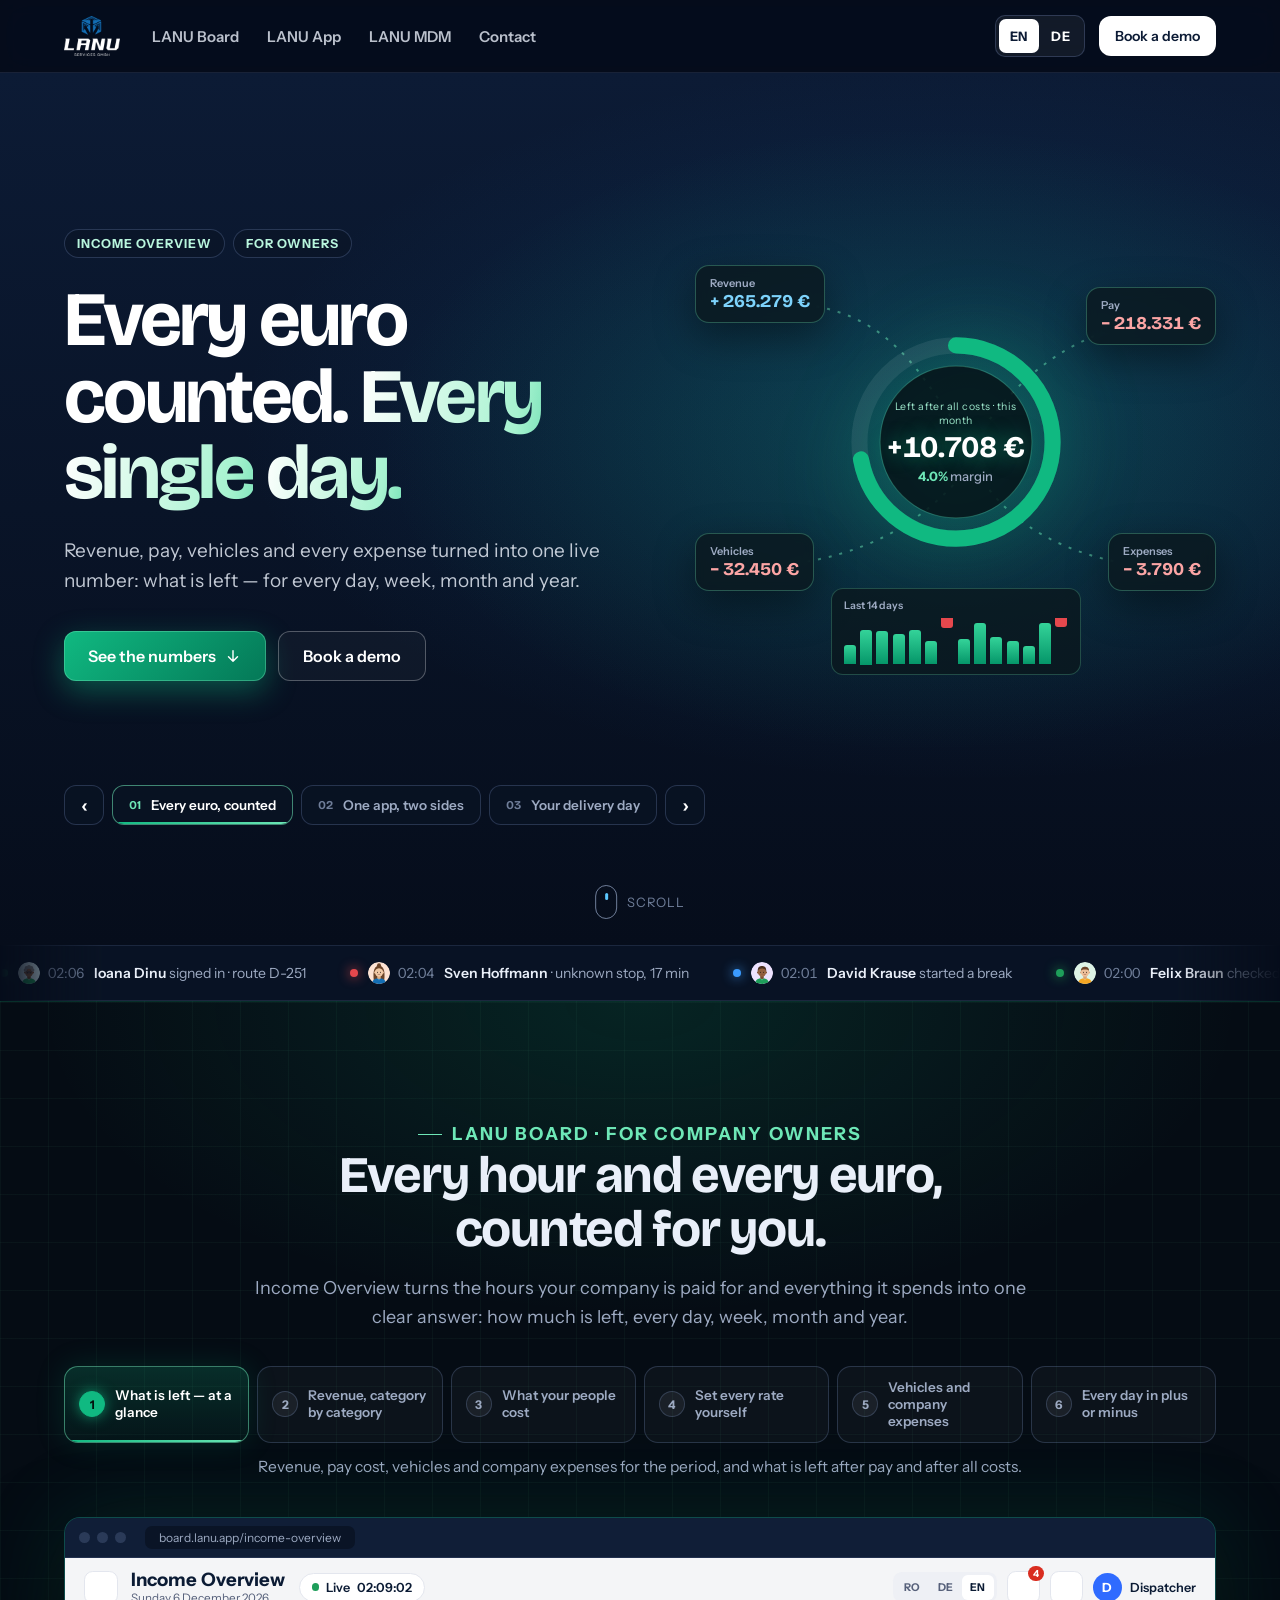
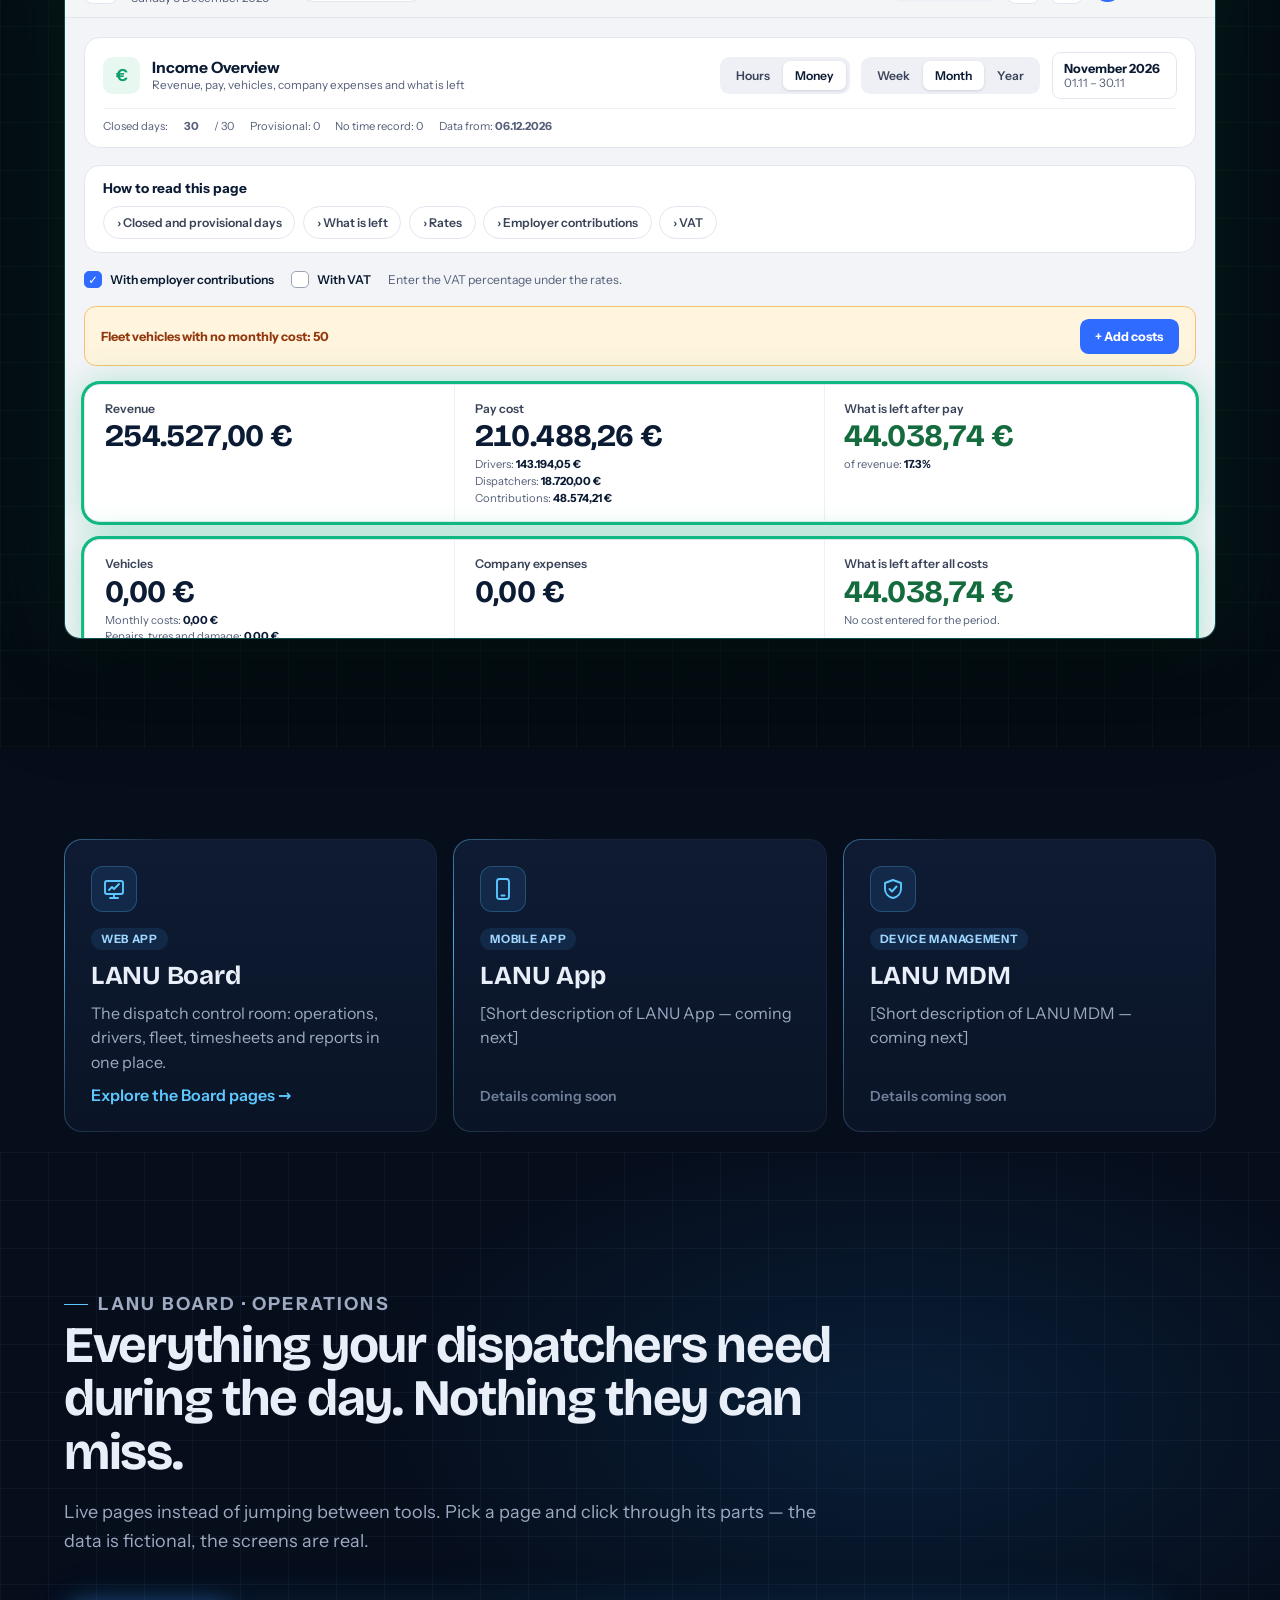
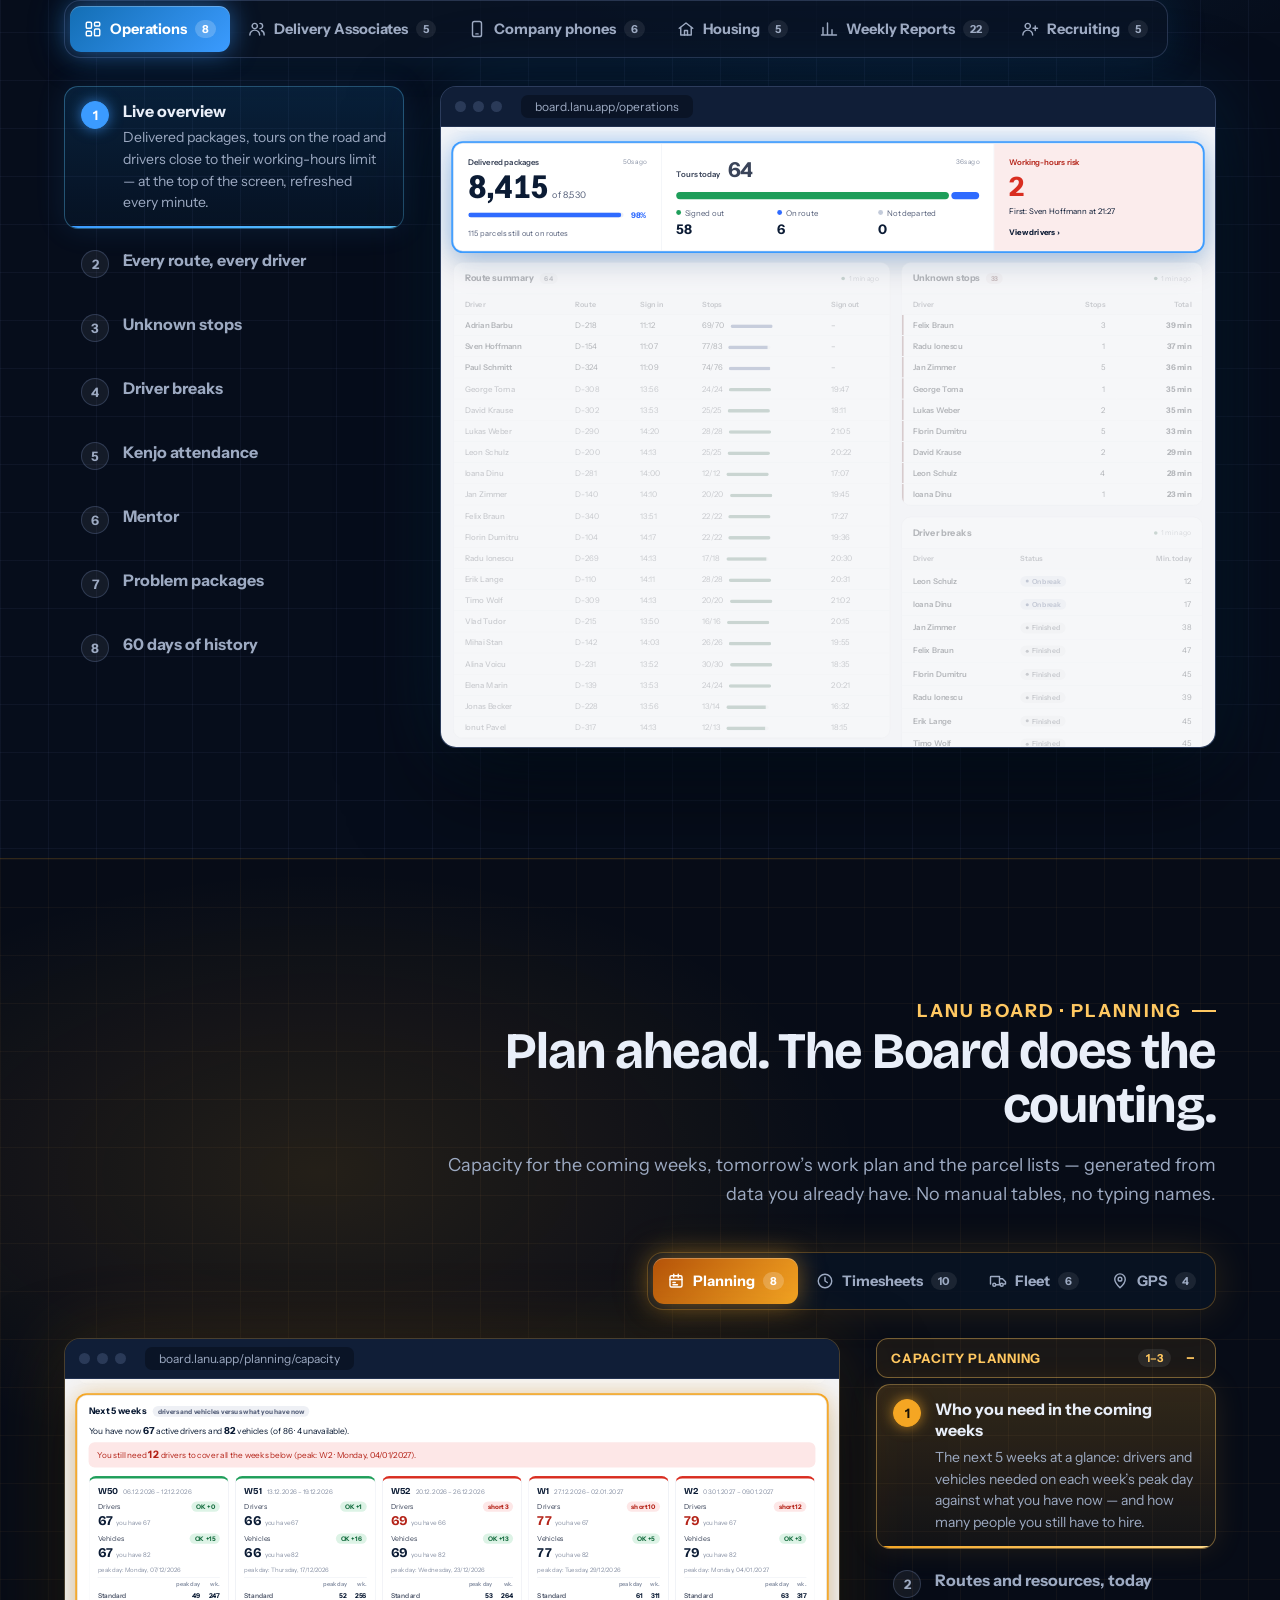
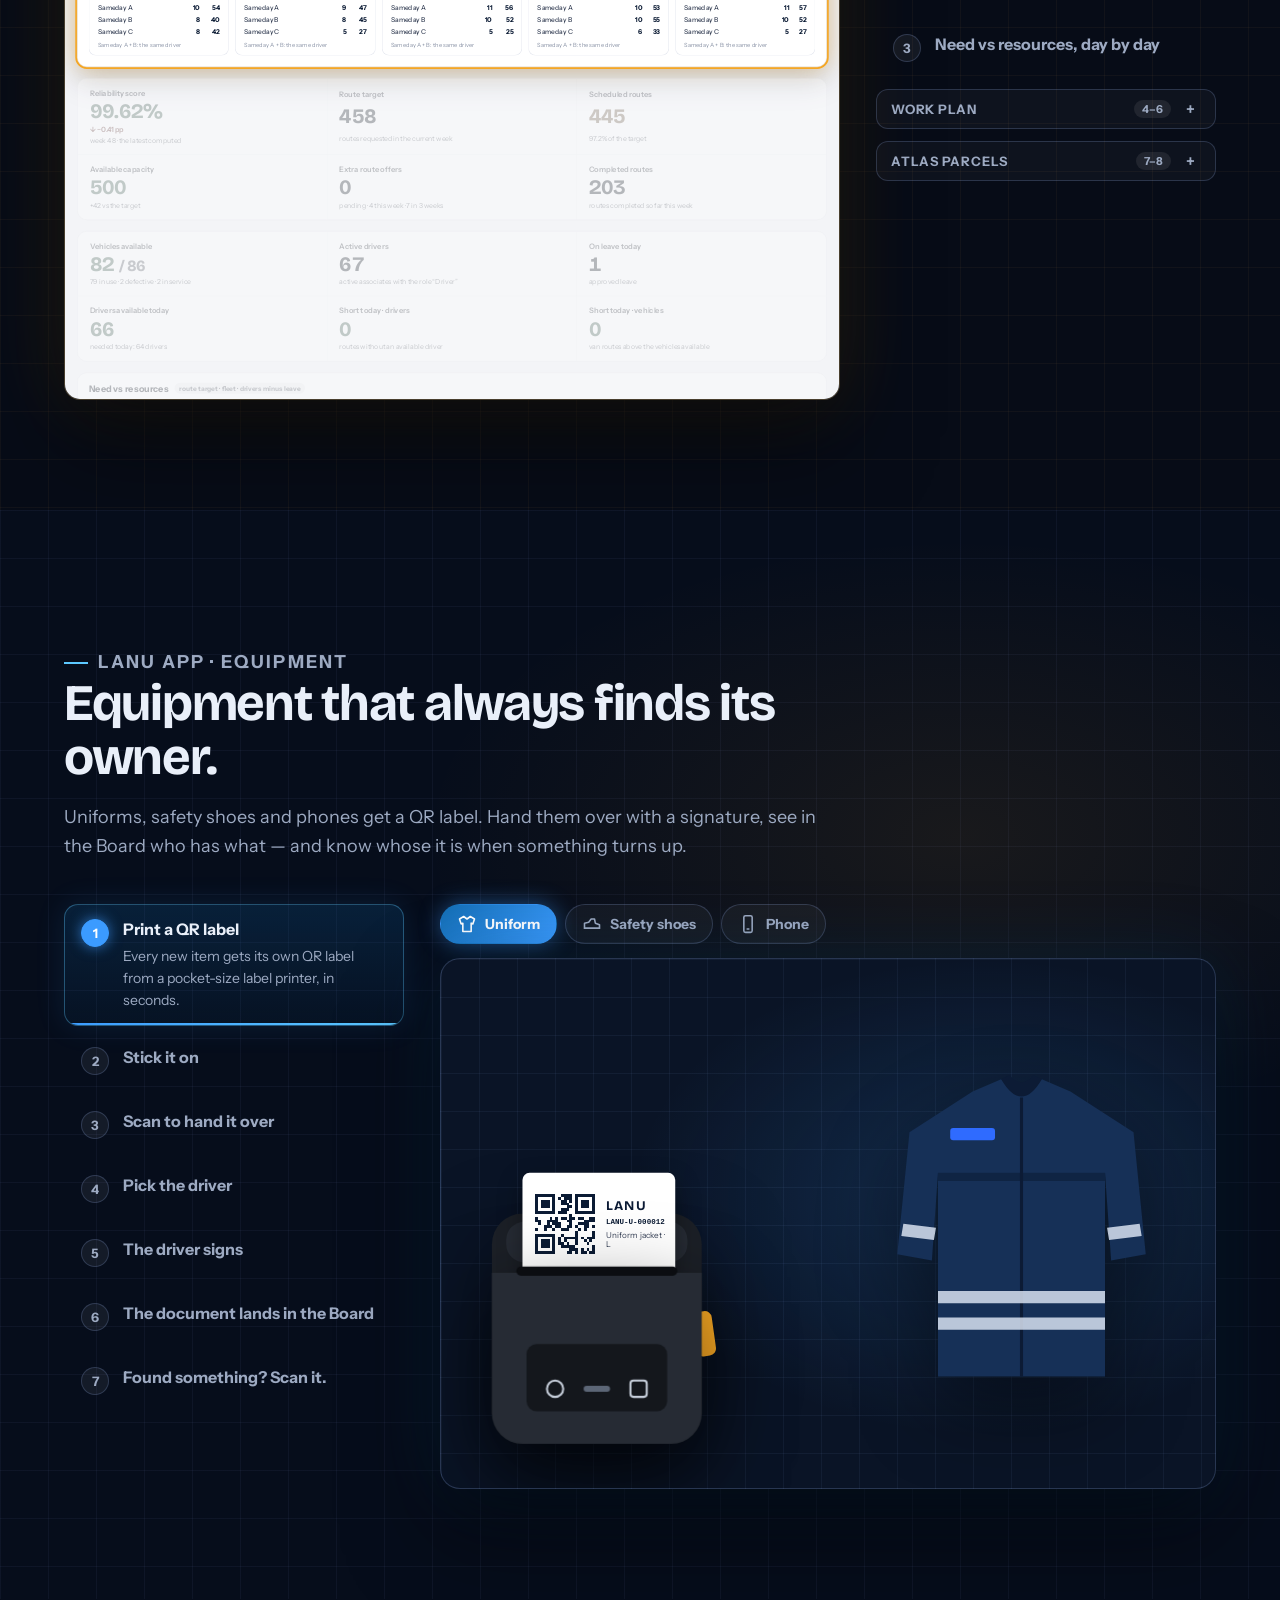
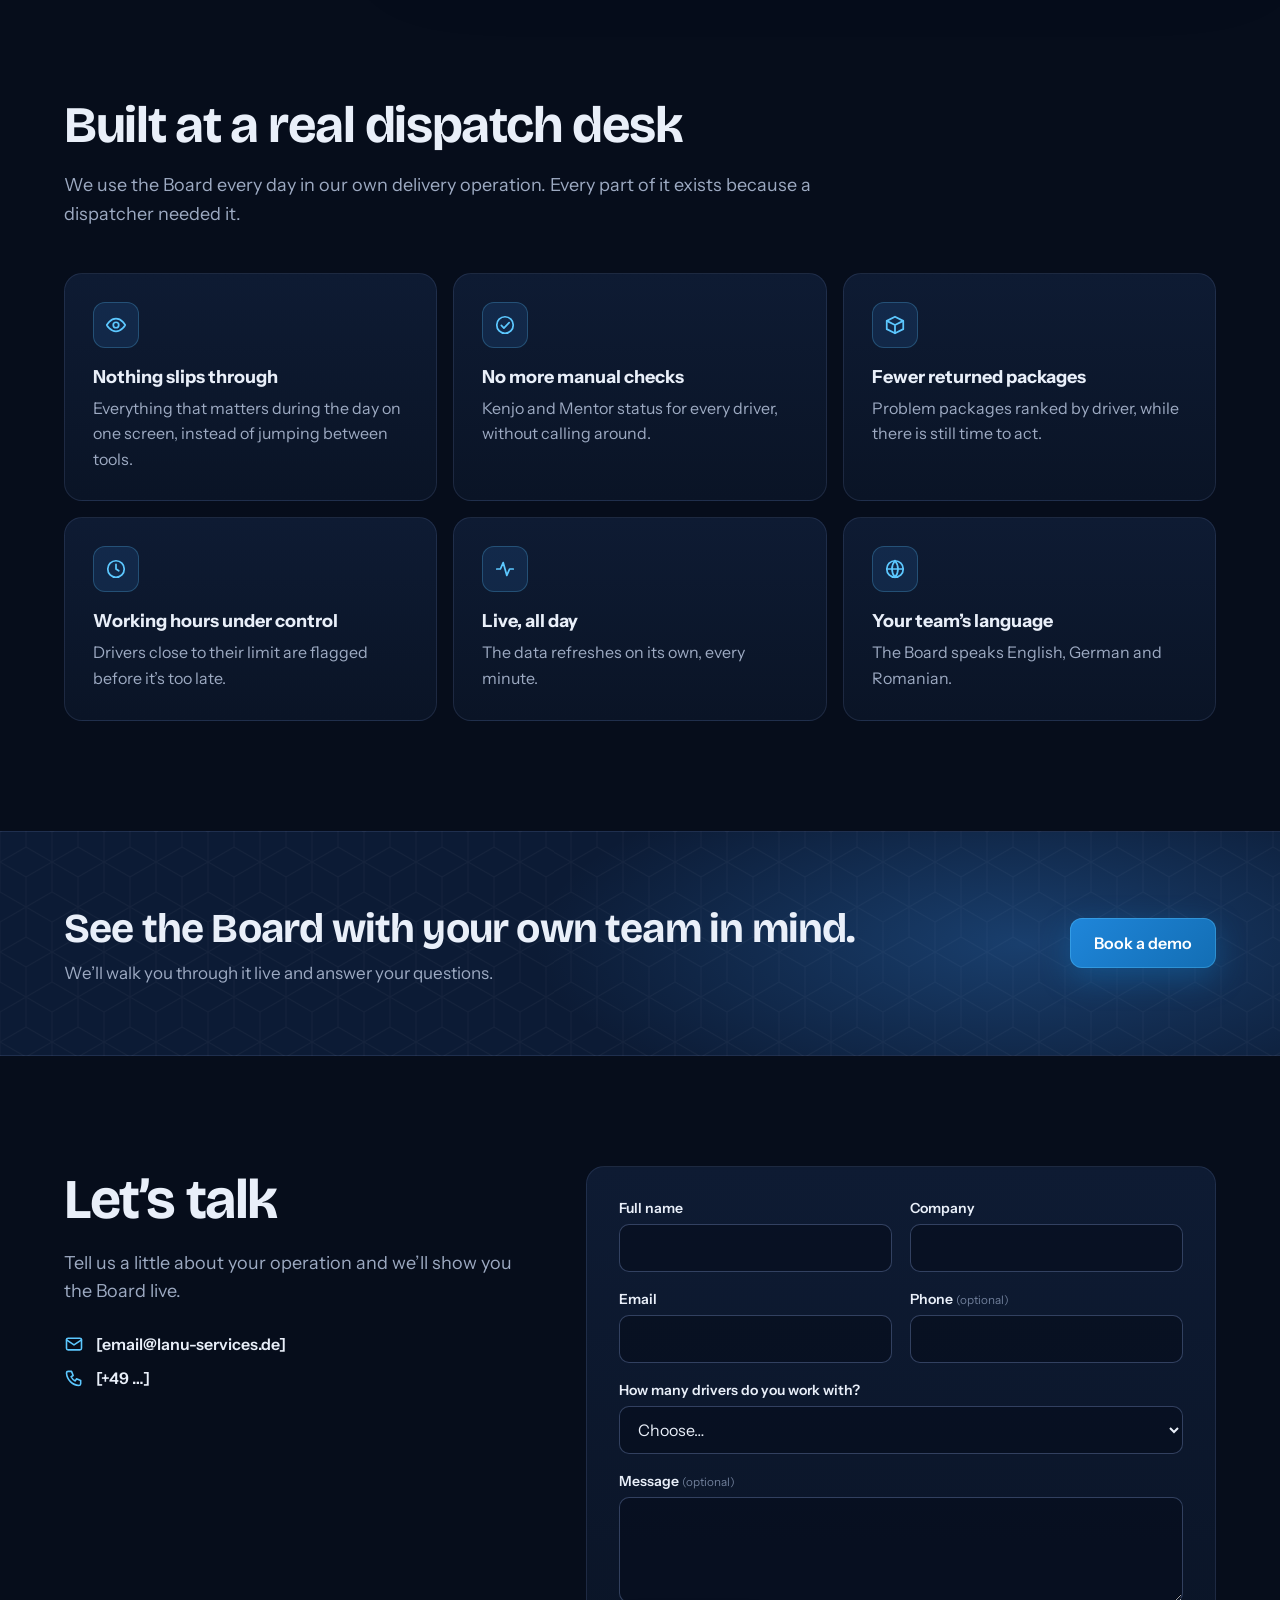
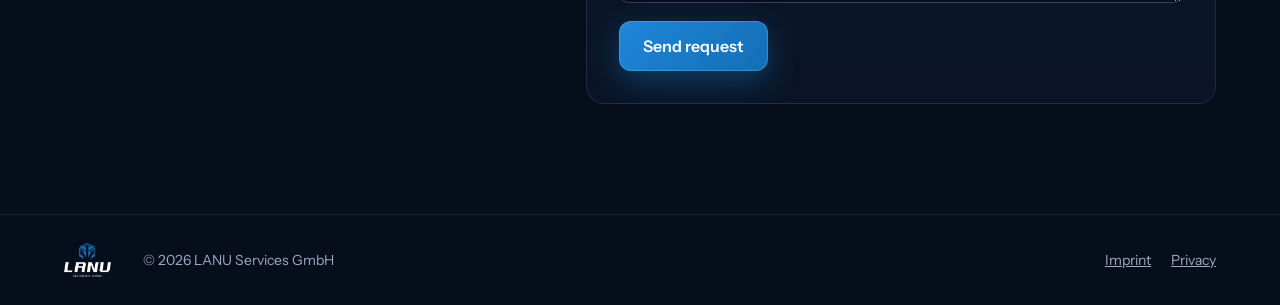
==== website/index.html @ 05e5f286 "Website: reorder hero slides to Income Overview, LANU App, delivery day Slides are now driven by a k" ====
<!doctype html>
<html lang="en">
<head>
<meta charset="utf-8">
<meta name="viewport" content="width=device-width, initial-scale=1">
<title>LANU Board — your whole delivery day on one screen</title>
<meta name="description" content="LANU Board, LANU App and LANU MDM: the software LANU Services GmbH uses to run delivery operations, now for your company.">
<link rel="stylesheet" href="assets/fonts/fonts.css">
<link rel="stylesheet" href="assets/site.css">
</head>
<body>
<a class="skip" href="#main" data-i18n="skip">Skip to content</a>

<header class="nav" id="top">
  <div class="wrap nav-in">
    <a href="#top" class="nav-logo" aria-label="LANU Services GmbH"><img src="assets/img/lanu-logo-on-dark.png" width="640" height="459" alt="LANU Services GmbH"></a>
    <nav class="nav-links" aria-label="Main">
      <a href="#board" data-i18n="navBoard">LANU Board</a>
      <a href="#equipment" data-i18n="navApp">LANU App</a>
      <a href="#products" data-i18n="navMdm">LANU MDM</a>
      <a href="#contact" data-i18n="navContact">Contact</a>
    </nav>
    <div class="nav-right">
      <div class="lang" role="group" aria-label="Language">
        <button type="button" data-lang="en" aria-pressed="true">EN</button>
        <button type="button" data-lang="de" aria-pressed="false">DE</button>
      </div>
      <a href="#contact" class="btn btn-light nav-cta" data-i18n="ctaDemo">Book a demo</a>
    </div>
  </div>
</header>

<main id="main">
<section class="hero money">
  <canvas class="city" id="city" aria-hidden="true"></canvas>
  <div class="wrap hero-in">
   <div class="hero-slides">
    <div class="hero-slide hs-money on" data-hs="0" data-key="money">
    <div class="hero-copy">
      <p class="eyebrow"><span data-i18n-idx="hs2E" data-k="0">Income Overview</span><span data-i18n-idx="hs2E" data-k="1">For owners</span></p>
      <h2 id="hero-title2" class="h1">Every euro counted. Every single day.</h2>
      <p class="hero-sub" data-i18n="hs2Sub"></p>
      <div class="hero-ctas">
        <a href="#owners" class="btn btn-primary btn-emer"><span data-i18n="hs2Cta">See the numbers</span> <svg class="ic" width="18" height="18" viewBox="0 0 24 24" aria-hidden="true"><path d="M12 5v14M6 13l6 6 6-6"/></svg></a>
        <a href="#contact" class="btn btn-ghost-light" data-i18n="ctaDemo">Book a demo</a>
      </div>
    </div>
    <div class="hero-visual hv2" aria-hidden="true">
      <svg class="hv2-flow" viewBox="0 0 520 440"><path d="M110 70 C200 80,230 150,262 190"/><path d="M430 90 C360 110,320 150,290 190"/><path d="M90 330 C170 320,220 290,258 250"/><path d="M440 330 C370 320,320 290,292 252"/></svg>
      <div class="hv2-gauge"><svg viewBox="0 0 200 200"><circle cx="100" cy="100" r="84" class="tr"/><circle cx="100" cy="100" r="84" class="val" id="hv2-arc"/><circle cx="100" cy="100" r="66" class="in"/></svg>
        <div class="hv2-c"><small data-i18n="hv2Left">Left after all costs</small><b id="hv2-left">+0 €</b><span><i id="hv2-pct">0</i>% <em data-i18n="hv2Margin">margin</em></span></div></div>
      <div class="hv2-chip c1"><small data-i18n="hv2Rev">Revenue</small><b data-hv2="265279" data-sg="+">265.279 €</b></div>
      <div class="hv2-chip c2"><small data-i18n="hv2Pay">Pay</small><b data-hv2="218331" data-sg="−">218.331 €</b></div>
      <div class="hv2-chip c3"><small data-i18n="hv2Veh">Vehicles</small><b data-hv2="32450" data-sg="−">32.450 €</b></div>
      <div class="hv2-chip c4"><small data-i18n="hv2Exp">Expenses</small><b data-hv2="3790" data-sg="−">3.790 €</b></div>
      <div class="hv2-days"><small data-i18n="hv2Days">Last 14 days</small><div id="hv2-bars"></div></div>
      <div class="hv2-eur" id="hv2-eur"></div>
    </div>
    </div>
    <div class="hero-slide hs-app" data-hs="1" data-key="app" aria-hidden="true">
    <div class="hero-copy">
      <p class="eyebrow"><span>LANU App</span><span data-i18n-idx="hs3E" data-k="0">For drivers</span><span data-i18n-idx="hs3E" data-k="1">For the office</span></p>
      <h2 id="hero-title3" class="h1">One app for the road and the office.</h2>
      <p class="hero-sub" data-i18n="hs3Sub"></p>
      <div class="hero-ctas">
        <a href="#contact" class="btn btn-primary btn-vio" data-i18n="ctaDemo">Book a demo</a>
        <a href="#equipment" class="btn btn-ghost-light"><span data-i18n="hs3Cta">See the app at work</span> <svg class="ic" width="18" height="18" viewBox="0 0 24 24" aria-hidden="true"><path d="M12 5v14M6 13l6 6 6-6"/></svg></a>
      </div>
    </div>
    <div class="hero-visual hv3" id="hv3" aria-hidden="true"></div>
    </div>
    <div class="hero-slide" data-hs="2" data-key="day" aria-hidden="true">
    <div class="hero-copy">
      <p class="eyebrow"><span>LANU Board</span><span>LANU App</span><span>LANU MDM</span></p>
      <h1 id="hero-title">Your whole delivery day on one screen.</h1>
      <p class="hero-sub" data-i18n="heroSub">The software we built to run our own delivery operations — now for yours. Routes, drivers, breaks and packages live, so your dispatchers never miss a thing.</p>
      <div class="hero-ctas">
        <a href="#contact" class="btn btn-primary" data-i18n="ctaDemo">Book a demo</a>
        <a href="#board" class="btn btn-ghost-light"><span data-i18n="ctaSee">See it in action</span> <svg class="ic" width="18" height="18" viewBox="0 0 24 24" aria-hidden="true"><path d="M12 5v14M6 13l6 6 6-6"/></svg></a>
      </div>
    </div>
    <div class="hero-visual" id="hero-visual" aria-hidden="true">
      <svg class="hv-links" viewBox="0 0 100 100" preserveAspectRatio="none"><path d="M46 22 C62 30,70 44,80 52"/><path d="M24 26 C18 44,14 58,12 72"/><path d="M58 64 C46 70,34 72,22 76"/></svg>
      <div class="hv-card hv-delivered">
        <div class="hv-row"><span class="hv-label" data-i18n="mDelivered">Delivered packages</span><span class="hv-live"><i></i><b id="hv-clock">--:--:--</b></span></div>
        <div class="hv-big"><span id="hv-count">8,412</span><small data-i18n-tpl="mOf" data-n="8,530">of 8,530</small></div>
        <div class="hv-bar"><span id="hv-bar" style="width:98.6%"></span></div>
        <svg class="hv-spark" viewBox="0 0 200 40" preserveAspectRatio="none"><path id="hv-spark-a" d=""/><polyline id="hv-spark" points=""/></svg>
      </div>
      <div class="hv-card hv-tours">
        <div class="hv-row"><span class="hv-label" data-i18n="mToursToday">Tours today</span><b class="hv-num">64</b></div>
        <div class="hv-split"><span style="width:90%"></span><span style="width:10%"></span></div>
        <div class="hv-legend"><span><i class="g"></i><span data-i18n="mSignedOut">Signed out</span> <b>58</b></span><span><i class="b"></i><span data-i18n="mOnRoute">On route</span> <b>6</b></span></div>
      </div>
      <div class="hv-card hv-risk">
        <span class="hv-label" data-i18n="mRisk">Working-hours risk</span>
        <b class="hv-risknum">2</b><i class="hv-ring"></i>
        <span class="hv-small" data-i18n="hvRiskNote">Flagged before it’s too late</span>
      </div>
    </div>
      </div>
   </div>
   <div class="hsl-nav" id="hs-nav">
     <button type="button" class="hs-arr" data-hs-go="-1" data-i18n-aria="hsPrev" aria-label="Previous slide">‹</button>
     <button type="button" class="hs-tab on" data-hs-to="0"><b>01</b><span data-i18n-idx="hsTabs" data-k="1">Every euro, counted</span><i></i></button>
     <button type="button" class="hs-tab" data-hs-to="1"><b>02</b><span data-i18n-idx="hsTabs" data-k="2">One app, two sides</span><i></i></button>
     <button type="button" class="hs-tab" data-hs-to="2"><b>03</b><span data-i18n-idx="hsTabs" data-k="0">Your delivery day</span><i></i></button>
     <button type="button" class="hs-arr" data-hs-go="1" data-i18n-aria="hsNext" aria-label="Next slide">›</button>
   </div>
  </div>
  <div class="hero-scan" id="hero-scan" aria-hidden="true"></div>
  <a href="#owners" class="hero-hint" aria-hidden="true" tabindex="-1"><i></i><span data-i18n="scroll">Scroll</span></a>
</section>

<section class="ticker" aria-label="Live activity (fictional)" data-i18n-aria="tickerLabel">
  <div class="ticker-track" id="ticker"></div>
</section>

<section class="owner" id="owners" aria-labelledby="ow-title">
  <div class="wrap">
    <div class="sec-head" data-reveal>
      <p class="kicker" data-i18n="owKicker">LANU Board · For company owners</p>
      <h2 id="ow-title" data-i18n="owTitle">Every hour and every euro, counted for you.</h2>
      <p data-i18n="owSub"></p>
    </div>
    <ol class="ow-steps" id="ow-steps" data-reveal></ol>
    <div class="ow-frame" data-reveal style="--d:.1s">
      <div class="browser ow-browser">
        <div class="browser-bar" aria-hidden="true"><i></i><i></i><i></i><span>board.lanu.app/income-overview</span></div>
        <div class="ow-scroll" id="ow-scroll"><div class="ow-z" id="ow-z"></div></div>
      </div>
    </div>
  </div>
</section>

<section class="products" id="products" aria-labelledby="products-title">
  <div class="wrap">
    <h2 class="sr" id="products-title" data-i18n="productsTitle">Products</h2>
    <div class="prod-grid">
      <a class="prod glow" href="#board" data-reveal>
        <span class="prod-ico"><svg class="ic" width="24" height="24" viewBox="0 0 24 24" aria-hidden="true"><rect x="3" y="4" width="18" height="13" rx="2"/><path d="M8 21h8M12 17v4M7 13l3-3 2 2 5-5"/></svg></span>
        <span class="prod-tag" data-i18n="prodWeb">Web app</span>
        <h3>LANU Board</h3>
        <p data-i18n="prodBoard">The dispatch control room: operations, drivers, fleet, timesheets and reports in one place.</p>
        <span class="prod-more"><span data-i18n="prodSee">See the Operations page</span> →</span>
      </a>
      <div class="prod glow" data-reveal style="--d:.1s">
        <span class="prod-ico"><svg class="ic" width="24" height="24" viewBox="0 0 24 24" aria-hidden="true"><rect x="6" y="2" width="12" height="20" rx="2.5"/><path d="M10.5 18.5h3"/></svg></span>
        <span class="prod-tag" data-i18n="prodMobile">Mobile app</span>
        <h3>LANU App</h3>
        <p data-i18n="prodApp">[Short description of LANU App — coming next]</p>
        <span class="prod-soon" data-i18n="soon">Details coming soon</span>
      </div>
      <div class="prod glow" data-reveal style="--d:.2s">
        <span class="prod-ico"><svg class="ic" width="24" height="24" viewBox="0 0 24 24" aria-hidden="true"><path d="M12 3l8 3v6c0 4.5-3.4 8-8 9-4.6-1-8-4.5-8-9V6z"/><path d="M8.5 12l2.5 2.5 4.5-5"/></svg></span>
        <span class="prod-tag" data-i18n="prodDevices">Device management</span>
        <h3>LANU MDM</h3>
        <p data-i18n="prodMdm">[Short description of LANU MDM — coming next]</p>
        <span class="prod-soon" data-i18n="soon">Details coming soon</span>
      </div>
    </div>
  </div>
</section>

<section class="tour" id="board" aria-labelledby="tour-title">
  <div class="wrap">
    <div class="sec-head" data-reveal>
      <p class="kicker" id="tour-kicker">LANU Board · Operations</p>
      <h2 id="tour-title" data-i18n="tourTitle">Everything your dispatchers need during the day. Nothing they can miss.</h2>
      <p data-i18n="tourSub">One live page instead of jumping between tools. Click through the parts of the Operations page — the data is fictional, the screen is real.</p>
    </div>
    <div class="pages" role="tablist" data-i18n-aria="pagesLabel" aria-label="Board pages" data-reveal>
      <span class="pages-ind" aria-hidden="true"></span>
      <button type="button" role="tab" data-page="ops" aria-selected="true"><svg class="ic" width="18" height="18" viewBox="0 0 24 24" aria-hidden="true"><rect x="3" y="3" width="7" height="8" rx="1.5"/><rect x="14" y="3" width="7" height="5" rx="1.5"/><rect x="14" y="12" width="7" height="9" rx="1.5"/><rect x="3" y="15" width="7" height="6" rx="1.5"/></svg><span class="pl" data-i18n="pageOps">Operations</span><span class="ps" data-i18n="pageOpsShort">Operations</span><em>8</em></button>
      <button type="button" role="tab" data-page="da" aria-selected="false"><svg class="ic" width="18" height="18" viewBox="0 0 24 24" aria-hidden="true"><circle cx="9" cy="8" r="3.5"/><path d="M2.5 20a6.5 6.5 0 0 1 13 0"/><path d="M16 4.5a3.5 3.5 0 0 1 0 7M18 14a6 6 0 0 1 3.5 6"/></svg><span class="pl" data-i18n="pageDa">Delivery Associates</span><span class="ps" data-i18n="pageDaShort">Associates</span><em>5</em></button>
      <button type="button" role="tab" data-page="cp" aria-selected="false"><svg class="ic" width="18" height="18" viewBox="0 0 24 24" aria-hidden="true"><rect x="6" y="2" width="12" height="20" rx="2.5"/><path d="M10.5 18.5h3"/></svg><span class="pl" data-i18n="pageCp">Company phones</span><span class="ps" data-i18n="pageCpShort">Phones</span><em>6</em></button>
      <button type="button" role="tab" data-page="hs" aria-selected="false"><svg class="ic" width="18" height="18" viewBox="0 0 24 24" aria-hidden="true"><path d="M3 11l9-7 9 7"/><path d="M5 10v10h14V10"/><path d="M10 20v-6h4v6"/></svg><span class="pl" data-i18n="pageHs">Housing</span><span class="ps" data-i18n="pageHsShort">Housing</span><em>5</em></button>
      <button type="button" role="tab" data-page="wr" aria-selected="false"><svg class="ic" width="18" height="18" viewBox="0 0 24 24" aria-hidden="true"><path d="M4 20V10M10 20V4M16 20v-7M22 20H2"/></svg><span class="pl" data-i18n="pageWr">Weekly Reports</span><span class="ps" data-i18n="pageWrShort">Reports</span><em>22</em></button>
      <button type="button" role="tab" data-page="rc" aria-selected="false"><svg class="ic" width="18" height="18" viewBox="0 0 24 24" aria-hidden="true"><circle cx="9" cy="8" r="3.5"/><path d="M2.5 20a6.5 6.5 0 0 1 13 0M19 8v6M16 11h6"/></svg><span class="pl" data-i18n="pageRc">Recruiting</span><span class="ps" data-i18n="pageRcShort">Recruiting</span><em>5</em></button>
    </div>
    <div class="tour-grid" data-reveal style="--d:.1s">
      <ol class="steps" id="steps"></ol>
      <div class="screen-col">
        <div class="browser">
          <div class="browser-bar" aria-hidden="true"><i></i><i></i><i></i><span id="url">board.lanu.app/operations</span></div>
          <div class="screen" id="screen"><div class="m" id="mock"></div><div class="fx" aria-hidden="true"><div class="fx-c"><small data-i18n="pageLoading">Loading page</small><b id="fx-t"></b><span class="fx-bar"><i></i></span></div></div></div>
        </div>
        <div class="step-now" id="step-now" aria-live="polite"></div>
      </div>
    </div>
  </div>
</section>

<section class="tour tour2" id="planning" aria-labelledby="pl-title">
  <div class="wrap">
    <div class="sec-head" data-reveal>
      <p class="kicker" data-i18n="plKicker">LANU Board · Planning</p>
      <h2 id="pl-title" data-i18n="plTitle">Plan ahead. The Board does the counting.</h2>
      <p data-i18n="plSub"></p>
    </div>
    <div class="pages" role="tablist" id="pages2" data-i18n-aria="plPagesLabel" aria-label="Planning pages" data-reveal>
      <span class="pages-ind" id="pages2-ind" aria-hidden="true"></span>
      <button type="button" role="tab" data-page2="pl" aria-selected="true"><svg class="ic" width="18" height="18" viewBox="0 0 24 24" aria-hidden="true"><rect x="4" y="5" width="16" height="15" rx="2"/><path d="M4 10h16M9 3v4M15 3v4M8 14h3M8 17h6"/></svg><span class="pl" data-i18n="pageP">Planning</span><span class="ps" data-i18n="pageP">Planning</span><em>8</em></button>
      <button type="button" role="tab" data-page2="ts" aria-selected="false"><svg class="ic" width="18" height="18" viewBox="0 0 24 24" aria-hidden="true"><circle cx="12" cy="12" r="9"/><path d="M12 7v5l3 2"/></svg><span class="pl" data-i18n="pageTs">Timesheets</span><span class="ps" data-i18n="pageTs">Timesheets</span><em>10</em></button>
      <button type="button" role="tab" data-page2="fl" aria-selected="false"><svg class="ic" width="18" height="18" viewBox="0 0 24 24" aria-hidden="true"><path d="M2 16V7a1 1 0 0 1 1-1h11v10M14 9h4l4 4v3h-2"/><circle cx="7" cy="17" r="2"/><circle cx="17" cy="17" r="2"/><path d="M9 17h6"/></svg><span class="pl" data-i18n="pageFl">Fleet</span><span class="ps" data-i18n="pageFl">Fleet</span><em>6</em></button>
      <button type="button" role="tab" data-page2="gp" aria-selected="false"><svg class="ic" width="18" height="18" viewBox="0 0 24 24" aria-hidden="true"><path d="M12 21s-7-6.2-7-11.5a7 7 0 0 1 14 0C19 14.8 12 21 12 21z"/><circle cx="12" cy="9.5" r="2.5"/></svg><span class="pl" data-i18n="pageGp">GPS</span><span class="ps" data-i18n="pageGp">GPS</span><em>4</em></button>
    </div>
    <div class="tour-grid" data-reveal style="--d:.1s">
      <div class="screen-col">
        <div class="browser">
          <div class="browser-bar" aria-hidden="true"><i></i><i></i><i></i><span id="url2">board.lanu.app/planning/capacity</span></div>
          <div class="screen" id="screen2"><div class="m" id="mock2"></div><div class="fx" aria-hidden="true"><div class="fx-c"><small data-i18n="pageLoading">Loading page</small><b id="fx2-t"></b><span class="fx-bar"><i></i></span></div></div></div>
        </div>
        <div class="step-now" id="step-now2" aria-live="polite"></div>
      </div>
      <ol class="steps" id="steps2"></ol>
    </div>
  </div>
</section>

<section class="tour equip" id="equipment" aria-labelledby="eq-title">
  <div class="wrap">
    <div class="sec-head" data-reveal>
      <p class="kicker" data-i18n="eqKicker">LANU App · Equipment</p>
      <h2 id="eq-title" data-i18n="eqTitle">Equipment that always finds its owner.</h2>
      <p data-i18n="eqSub"></p>
    </div>
    <div class="tour-grid" data-reveal style="--d:.1s">
      <ol class="steps" id="eq-steps"></ol>
      <div class="eq-col">
        <div class="eq-picks" role="group" data-i18n-aria="eqPickLabel" aria-label="Choose an item" id="eq-picks"></div>
        <div class="eq-wrap" id="eq-wrap"><div class="eq-stage s1" id="eq-stage" aria-hidden="true"></div></div>
        <div class="step-now" id="eq-now" aria-live="polite"></div>
      </div>
    </div>
  </div>
</section>

<section class="benefits" aria-labelledby="ben-title">
  <div class="wrap">
    <div class="sec-head" data-reveal>
      <h2 id="ben-title" data-i18n="benTitle">Built at a real dispatch desk</h2>
      <p data-i18n="benSub">We use the Board every day in our own delivery operation. Every part of it exists because a dispatcher needed it.</p>
    </div>
    <div class="ben-grid" id="benefits"></div>
  </div>
</section>

<section class="cta-band">
  <div class="wrap cta-in" data-reveal>
    <div>
      <h2 data-i18n="ctaTitle">See the Board with your own team in mind.</h2>
      <p data-i18n="ctaSub">We’ll walk you through it live and answer your questions.</p>
    </div>
    <a href="#contact" class="btn btn-primary" data-i18n="ctaDemo">Book a demo</a>
  </div>
</section>

<section class="contact" id="contact" aria-labelledby="contact-title">
  <div class="wrap contact-in">
    <div class="contact-copy" data-reveal>
      <h2 id="contact-title" data-i18n="contactTitle">Let’s talk</h2>
      <p data-i18n="contactSub">Tell us a little about your operation and we’ll show you the Board live.</p>
      <ul class="contact-list">
        <li><svg class="ic" width="20" height="20" viewBox="0 0 24 24" aria-hidden="true"><rect x="3" y="5" width="18" height="14" rx="2"/><path d="M3 7l9 6 9-6"/></svg><span>[email@lanu-services.de]</span></li>
        <li><svg class="ic" width="20" height="20" viewBox="0 0 24 24" aria-hidden="true"><path d="M5 4h4l2 5-2.5 1.5a11 11 0 0 0 5 5L15 13l5 2v4a2 2 0 0 1-2 2A16 16 0 0 1 3 6a2 2 0 0 1 2-2"/></svg><span>[+49 …]</span></li>
      </ul>
    </div>
    <form class="form glow" id="form" novalidate data-reveal style="--d:.1s">
      <div class="f2">
        <div class="field"><label for="f-name" data-i18n="fName">Full name</label><input id="f-name" name="name" autocomplete="name" required><span class="err" data-i18n="eName">Please enter your name.</span></div>
        <div class="field"><label for="f-company" data-i18n="fCompany">Company</label><input id="f-company" name="company" autocomplete="organization" required><span class="err" data-i18n="eCompany">Please enter your company.</span></div>
      </div>
      <div class="f2">
        <div class="field"><label for="f-email" data-i18n="fEmail">Email</label><input id="f-email" name="email" type="email" autocomplete="email" required><span class="err" data-i18n="eEmail">Please enter an email address, like name@company.com.</span></div>
        <div class="field"><label for="f-phone"><span data-i18n="fPhone">Phone</span> <small data-i18n="optional">(optional)</small></label><input id="f-phone" name="phone" type="tel" autocomplete="tel"></div>
      </div>
      <div class="field"><label for="f-size" data-i18n="fSize">How many drivers do you work with?</label>
        <select id="f-size" name="size"><option value="" data-i18n="fSizePick">Choose…</option><option>1–20</option><option>21–50</option><option>51–100</option><option>100+</option></select></div>
      <div class="field"><label for="f-msg"><span data-i18n="fMsg">Message</span> <small data-i18n="optional">(optional)</small></label><textarea id="f-msg" name="message" rows="4"></textarea></div>
      <button type="submit" class="btn btn-primary" data-i18n="fSend">Send request</button>
      <p class="form-ok" id="form-ok" role="status" hidden data-i18n="fOk">Thank you! We’ll get back to you shortly.</p>
    </form>
  </div>
</section>
</main>

<footer class="foot">
  <div class="wrap foot-in">
    <img src="assets/img/lanu-logo-on-dark.png" width="640" height="459" alt="LANU Services GmbH">
    <span>© 2026 LANU Services GmbH</span>
    <nav aria-label="Legal"><a href="#" data-i18n="imprint">Imprint</a><a href="#" data-i18n="privacy">Privacy</a></nav>
  </div>
</footer>

<script src="assets/i18n.js"></script>
<script src="assets/site.js"></script>
</body>
</html>
---- website/assets/fonts/fonts.css ----
/* Self-hosted Google Fonts (SIL Open Font License 1.1): Bricolage Grotesque, Instrument Sans.
   Subsets: latin + latin-ext (covers Romanian ă â î ș ț and German ä ö ü ß). */

/* Bricolage Grotesque — latin-ext */
@font-face {
  font-family: 'Bricolage Grotesque';
  font-style: normal;
  font-weight: 600;
  font-stretch: 100%;
  font-display: swap;
  src: url(bricolage-grotesque-latin-ext.woff2) format('woff2');
  unicode-range: U+0100-02BA, U+02BD-02C5, U+02C7-02CC, U+02CE-02D7, U+02DD-02FF, U+0304, U+0308, U+0329, U+1D00-1DBF, U+1E00-1E9F, U+1EF2-1EFF, U+2020, U+20A0-20AB, U+20AD-20C4, U+2113, U+2C60-2C7F, U+A720-A7FF;
}

/* Bricolage Grotesque — latin */
@font-face {
  font-family: 'Bricolage Grotesque';
  font-style: normal;
  font-weight: 600;
  font-stretch: 100%;
  font-display: swap;
  src: url(bricolage-grotesque-latin.woff2) format('woff2');
  unicode-range: U+0000-00FF, U+0131, U+0152-0153, U+02BB-02BC, U+02C6, U+02DA, U+02DC, U+0304, U+0308, U+0329, U+2000-206F, U+20AC, U+2122, U+2191, U+2193, U+2212, U+2215, U+FEFF, U+FFFD;
}

/* Bricolage Grotesque — latin-ext */
@font-face {
  font-family: 'Bricolage Grotesque';
  font-style: normal;
  font-weight: 700;
  font-stretch: 100%;
  font-display: swap;
  src: url(bricolage-grotesque-latin-ext.woff2) format('woff2');
  unicode-range: U+0100-02BA, U+02BD-02C5, U+02C7-02CC, U+02CE-02D7, U+02DD-02FF, U+0304, U+0308, U+0329, U+1D00-1DBF, U+1E00-1E9F, U+1EF2-1EFF, U+2020, U+20A0-20AB, U+20AD-20C4, U+2113, U+2C60-2C7F, U+A720-A7FF;
}

/* Bricolage Grotesque — latin */
@font-face {
  font-family: 'Bricolage Grotesque';
  font-style: normal;
  font-weight: 700;
  font-stretch: 100%;
  font-display: swap;
  src: url(bricolage-grotesque-latin.woff2) format('woff2');
  unicode-range: U+0000-00FF, U+0131, U+0152-0153, U+02BB-02BC, U+02C6, U+02DA, U+02DC, U+0304, U+0308, U+0329, U+2000-206F, U+20AC, U+2122, U+2191, U+2193, U+2212, U+2215, U+FEFF, U+FFFD;
}

/* Instrument Sans — latin-ext */
@font-face {
  font-family: 'Instrument Sans';
  font-style: normal;
  font-weight: 400;
  font-stretch: 100%;
  font-display: swap;
  src: url(instrument-sans-latin-ext.woff2) format('woff2');
  unicode-range: U+0100-02BA, U+02BD-02C5, U+02C7-02CC, U+02CE-02D7, U+02DD-02FF, U+0304, U+0308, U+0329, U+1D00-1DBF, U+1E00-1E9F, U+1EF2-1EFF, U+2020, U+20A0-20AB, U+20AD-20C4, U+2113, U+2C60-2C7F, U+A720-A7FF;
}

/* Instrument Sans — latin */
@font-face {
  font-family: 'Instrument Sans';
  font-style: normal;
  font-weight: 400;
  font-stretch: 100%;
  font-display: swap;
  src: url(instrument-sans-latin.woff2) format('woff2');
  unicode-range: U+0000-00FF, U+0131, U+0152-0153, U+02BB-02BC, U+02C6, U+02DA, U+02DC, U+0304, U+0308, U+0329, U+2000-206F, U+20AC, U+2122, U+2191, U+2193, U+2212, U+2215, U+FEFF, U+FFFD;
}

/* Instrument Sans — latin-ext */
@font-face {
  font-family: 'Instrument Sans';
  font-style: normal;
  font-weight: 500;
  font-stretch: 100%;
  font-display: swap;
  src: url(instrument-sans-latin-ext.woff2) format('woff2');
  unicode-range: U+0100-02BA, U+02BD-02C5, U+02C7-02CC, U+02CE-02D7, U+02DD-02FF, U+0304, U+0308, U+0329, U+1D00-1DBF, U+1E00-1E9F, U+1EF2-1EFF, U+2020, U+20A0-20AB, U+20AD-20C4, U+2113, U+2C60-2C7F, U+A720-A7FF;
}

/* Instrument Sans — latin */
@font-face {
  font-family: 'Instrument Sans';
  font-style: normal;
  font-weight: 500;
  font-stretch: 100%;
  font-display: swap;
  src: url(instrument-sans-latin.woff2) format('woff2');
  unicode-range: U+0000-00FF, U+0131, U+0152-0153, U+02BB-02BC, U+02C6, U+02DA, U+02DC, U+0304, U+0308, U+0329, U+2000-206F, U+20AC, U+2122, U+2191, U+2193, U+2212, U+2215, U+FEFF, U+FFFD;
}

/* Instrument Sans — latin-ext */
@font-face {
  font-family: 'Instrument Sans';
  font-style: normal;
  font-weight: 600;
  font-stretch: 100%;
  font-display: swap;
  src: url(instrument-sans-latin-ext.woff2) format('woff2');
  unicode-range: U+0100-02BA, U+02BD-02C5, U+02C7-02CC, U+02CE-02D7, U+02DD-02FF, U+0304, U+0308, U+0329, U+1D00-1DBF, U+1E00-1E9F, U+1EF2-1EFF, U+2020, U+20A0-20AB, U+20AD-20C4, U+2113, U+2C60-2C7F, U+A720-A7FF;
}

/* Instrument Sans — latin */
@font-face {
  font-family: 'Instrument Sans';
  font-style: normal;
  font-weight: 600;
  font-stretch: 100%;
  font-display: swap;
  src: url(instrument-sans-latin.woff2) format('woff2');
  unicode-range: U+0000-00FF, U+0131, U+0152-0153, U+02BB-02BC, U+02C6, U+02DA, U+02DC, U+0304, U+0308, U+0329, U+2000-206F, U+20AC, U+2122, U+2191, U+2193, U+2212, U+2215, U+FEFF, U+FFFD;
}

/* Instrument Sans — latin-ext */
@font-face {
  font-family: 'Instrument Sans';
  font-style: normal;
  font-weight: 700;
  font-stretch: 100%;
  font-display: swap;
  src: url(instrument-sans-latin-ext.woff2) format('woff2');
  unicode-range: U+0100-02BA, U+02BD-02C5, U+02C7-02CC, U+02CE-02D7, U+02DD-02FF, U+0304, U+0308, U+0329, U+1D00-1DBF, U+1E00-1E9F, U+1EF2-1EFF, U+2020, U+20A0-20AB, U+20AD-20C4, U+2113, U+2C60-2C7F, U+A720-A7FF;
}

/* Instrument Sans — latin */
@font-face {
  font-family: 'Instrument Sans';
  font-style: normal;
  font-weight: 700;
  font-stretch: 100%;
  font-display: swap;
  src: url(instrument-sans-latin.woff2) format('woff2');
  unicode-range: U+0000-00FF, U+0131, U+0152-0153, U+02BB-02BC, U+02C6, U+02DA, U+02DC, U+0304, U+0308, U+0329, U+2000-206F, U+20AC, U+2122, U+2191, U+2193, U+2212, U+2215, U+FEFF, U+FFFD;
}
---- website/assets/site.css ----
/* LANU presentation website — dark, futuristic */
:root{
  --bg:#060D1B; --bg-2:#0A1426; --navy:#0C1B35; --surface:#0E1B33; --surface-2:#122343;
  --line:rgba(160,190,255,.12); --line-2:rgba(160,190,255,.2);
  --text:#E9EFF9; --muted:#9DAAC2; --dim:#6F7E99;
  --blue:#136EB4; --blue-hi:#3B9BFF; --cyan:#5CC8FF; --ink:#0B1B34;
  --display:'Bricolage Grotesque', system-ui, sans-serif; --body:'Instrument Sans', system-ui, sans-serif;
  --ease:cubic-bezier(.2,.8,.2,1);
}
*{box-sizing:border-box}
html{scroll-behavior:smooth;scroll-padding-top:84px}
body{margin:0;font-family:var(--body);color:var(--text);background:var(--bg);-webkit-font-smoothing:antialiased}
img{display:block;max-width:100%}
a{color:var(--blue-hi)}
.wrap{max-width:1200px;margin:0 auto;padding:0 24px}
.sr{position:absolute;width:1px;height:1px;overflow:hidden;clip:rect(0 0 0 0);white-space:nowrap}
.skip{position:absolute;left:16px;top:-60px;z-index:100;background:#fff;color:var(--ink);padding:10px 14px;border-radius:8px}
.skip:focus{top:12px}
.ic{fill:none;stroke:currentColor;stroke-width:1.9;stroke-linecap:round;stroke-linejoin:round}
:focus-visible{outline:2px solid var(--cyan);outline-offset:3px}

/* reveal on scroll */
[data-reveal]{opacity:0;transform:translateY(28px);transition:opacity .8s var(--ease),transform .8s var(--ease);transition-delay:var(--d,0s)}
[data-reveal].in{opacity:1;transform:none}

/* buttons */
.btn{position:relative;display:inline-flex;align-items:center;justify-content:center;gap:8px;min-height:50px;padding:0 24px;border-radius:12px;font:600 16px/1 var(--body);text-decoration:none;border:0;cursor:pointer;transition:transform .15s ease,background-color .2s ease,box-shadow .25s ease}
.btn-primary{background:linear-gradient(135deg,#1F86DA,#136EB4);color:#fff;box-shadow:0 0 0 1px rgba(92,200,255,.35) inset,0 10px 30px rgba(19,110,180,.45)}
.btn-primary:hover{transform:translateY(-2px);box-shadow:0 0 0 1px rgba(92,200,255,.6) inset,0 14px 40px rgba(59,155,255,.55)}
.btn-light{background:#fff;color:var(--navy)}
.btn-light:hover{background:#DCE8F7}
.btn-ghost-light{color:#fff;border:1px solid rgba(255,255,255,.28);background:rgba(255,255,255,.03)}
.btn-ghost-light:hover{background:rgba(255,255,255,.09);border-color:rgba(255,255,255,.5)}

/* nav */
.nav{position:sticky;top:0;z-index:40;background:rgba(6,13,27,.72);backdrop-filter:saturate(1.5) blur(14px);border-bottom:1px solid var(--line)}
.nav-in{display:flex;align-items:center;gap:32px;height:72px}
.nav-logo img{height:40px;width:auto}
.nav-links{display:flex;gap:28px;margin-right:auto}
.nav-links a{position:relative;color:rgba(233,239,249,.8);text-decoration:none;font-weight:600;font-size:15px}
.nav-links a::after{content:"";position:absolute;left:0;right:0;bottom:-6px;height:2px;border-radius:2px;background:var(--cyan);transform:scaleX(0);transition:transform .25s var(--ease)}
.nav-links a:hover{color:#fff}.nav-links a:hover::after{transform:scaleX(1)}
.nav-right{display:flex;align-items:center;gap:14px}
.lang{display:inline-flex;padding:3px;gap:2px;border-radius:10px;background:rgba(255,255,255,.06);border:1px solid var(--line-2)}
.lang button{min-width:40px;height:34px;border:0;border-radius:7px;background:transparent;color:#fff;font:700 13px/1 var(--body);letter-spacing:.04em;cursor:pointer;transition:background-color .2s}
.lang button[aria-pressed=true]{background:#fff;color:var(--navy)}
.nav-cta{min-height:40px;padding:0 16px;font-size:14px}
@media (max-width:900px){.nav-links{display:none}.nav-in{justify-content:space-between}}
@media (max-width:520px){.nav-cta{display:none}}

/* hero */
.hero{position:relative;overflow:hidden;background:radial-gradient(1200px 600px at 75% 40%,rgba(19,110,180,.22),transparent 60%),linear-gradient(180deg,#0C1B35 0%,var(--bg) 100%);color:#fff;min-height:calc(100vh - 72px)}
.city{position:absolute;inset:0;width:100%;height:100%;-webkit-mask-image:linear-gradient(to right,transparent 0%,rgba(0,0,0,.35) 30%,#000 55%);mask-image:linear-gradient(to right,transparent 0%,rgba(0,0,0,.35) 30%,#000 55%)}
.hero-in{position:relative;z-index:1;padding-top:96px;padding-bottom:120px;pointer-events:none}
.hero-slides{display:grid}
.hero-slide{grid-area:1/1;display:grid;grid-template-columns:1.05fr .95fr;gap:56px;align-items:center;opacity:0;visibility:hidden;transform:translateX(40px);filter:blur(8px);transition:opacity .6s ease,transform .8s var(--ease),filter .6s ease,visibility 0s .8s}
.hero-slide.on{opacity:1;visibility:visible;transform:none;filter:none;transition:opacity .7s ease .15s,transform .9s var(--ease) .15s,filter .7s ease .15s,visibility 0s}
.hero-slide.leave{transform:translateX(-50px);filter:blur(10px)}
.hero-in a,.hero-in button{pointer-events:auto}
.eyebrow{display:flex;flex-wrap:wrap;gap:8px;margin:0 0 24px}
.eyebrow span{padding:6px 12px;border-radius:999px;border:1px solid var(--line-2);background:rgba(10,20,38,.6);font-size:12.5px;font-weight:700;letter-spacing:.08em;text-transform:uppercase;color:#CFE3FF}
.hero h1,.hero .h1{margin:0;font-family:var(--display);font-weight:700;font-size:clamp(42px,6vw,80px);line-height:1;letter-spacing:-.035em}
.hero .h1 .w,.hero h1 .w{display:inline-block;opacity:0;transform:translateY(.4em);filter:blur(8px);animation:wordIn .9s var(--ease) forwards;animation-delay:calc(var(--i) * 70ms + 150ms)}
.hero h1 .hl,.hero .h1 .hl{background:linear-gradient(100deg,#fff 0%,#9FD6FF 30%,#3B9BFF 50%,#fff 62%,#9FD6FF 80%,#3B9BFF 100%);background-size:300% 100%;-webkit-background-clip:text;background-clip:text;color:transparent;animation:wordIn .9s var(--ease) forwards,hlShine 5s linear infinite;animation-delay:calc(var(--i) * 70ms + 150ms),1.4s}
@keyframes hlShine{to{background-position:-300% 0}}
.hs-money .h1 .hl{background-image:linear-gradient(100deg,#fff 0%,#A7F3D0 30%,#10B981 50%,#fff 62%,#A7F3D0 80%,#10B981 100%)}
@keyframes wordIn{to{opacity:1;transform:none;filter:none}}
.hero-sub{margin:24px 0 0;max-width:560px;font-size:19px;line-height:1.55;color:rgba(233,239,249,.82)}
.hero-ctas{display:flex;flex-wrap:wrap;gap:12px;margin-top:36px}
.hero-visual{position:relative;height:440px;pointer-events:none;transition:transform .8s var(--ease)}
.hv-card{position:absolute;background:rgba(255,255,255,.97);color:var(--ink);border-radius:18px;padding:22px 24px;box-shadow:0 30px 70px rgba(0,0,0,.5),0 0 0 1px rgba(255,255,255,.4);font-family:var(--body)}
.hv-delivered{left:6%;top:10px;width:min(400px,90%);animation:hvFloat 7s ease-in-out infinite}
.hv-tours{right:0;top:210px;width:min(320px,74%);animation:hvFloat 8s ease-in-out 1s infinite}
.hv-risk{left:0;top:300px;width:190px;background:#FBECEC;animation:hvFloat 6.5s ease-in-out .5s infinite}
.hv-row{display:flex;align-items:center;justify-content:space-between;gap:12px}
.hv-label{font-size:14px;font-weight:600;color:#3A4459}
.hv-live{display:inline-flex;align-items:center;gap:6px;padding:4px 10px;border-radius:999px;border:1px solid #E3E6EE;font-size:12px}
.hv-live i{width:7px;height:7px;border-radius:50%;background:#1E9E5A;animation:hvPulse 1.6s ease-in-out infinite}
.hv-big{display:flex;align-items:baseline;gap:10px;margin:14px 0 16px}
.hv-big span{font-family:var(--display);font-weight:700;font-size:56px;letter-spacing:-.03em;line-height:1}
.hv-big small{font-size:16px;color:#56607A}
.hv-bar{height:8px;border-radius:4px;background:#EEF0F5;overflow:hidden}
.hv-bar span{display:block;height:100%;background:#2F6BFF;border-radius:4px;transition:width .6s var(--ease)}
.hv-num{font-family:var(--display);font-size:34px}
.hv-split{display:flex;gap:4px;height:10px;margin:14px 0 12px}
.hv-split span{border-radius:5px;background:#1E9E5A}.hv-split span+span{background:#2F6BFF}
.hv-legend{display:flex;gap:18px;font-size:13px;color:#56607A}
.hv-legend i{display:inline-block;width:8px;height:8px;border-radius:50%;margin-right:6px}.hv-legend .g{background:#1E9E5A}.hv-legend .b{background:#2F6BFF}
.hv-legend b{color:var(--ink);margin-left:4px}
.hv-risk .hv-label{color:#B42318}
.hv-risknum{display:block;font-family:var(--display);font-size:46px;color:#D92D20;line-height:1.1;margin:6px 0 4px}
.hv-small{font-size:13px;color:#7A2E2A}
.hero-hint{text-decoration:none;position:absolute;left:50%;bottom:26px;z-index:1;transform:translateX(-50%);display:flex;align-items:center;gap:10px;color:var(--dim);font-size:13px;letter-spacing:.06em;text-transform:uppercase}
.hero-hint i{width:22px;height:34px;border:1.5px solid var(--dim);border-radius:12px;position:relative}
.hero-hint i::after{content:"";position:absolute;left:50%;top:7px;width:3px;height:7px;margin-left:-1.5px;border-radius:2px;background:var(--cyan);animation:wheel 1.8s ease-in-out infinite}
@keyframes wheel{0%{opacity:0;transform:translateY(-3px)}40%{opacity:1}100%{opacity:0;transform:translateY(9px)}}
@keyframes hvFloat{0%,100%{transform:translateY(0)}50%{transform:translateY(-10px)}}
@keyframes hvPulse{0%,100%{opacity:1}50%{opacity:.35}}
@media (max-width:960px){.hero{min-height:0}.hero-slide{grid-template-columns:1fr;gap:30px}.hero-in{padding-top:56px;padding-bottom:70px}.hero-visual{height:420px}.city{-webkit-mask-image:linear-gradient(to bottom,rgba(0,0,0,.25),#000 60%);mask-image:linear-gradient(to bottom,rgba(0,0,0,.25),#000 60%)}.hero-hint{display:none}}
@media (max-width:520px){.hero-visual{height:470px}.hv-delivered{left:0}.hv-tours{top:200px}.hv-risk{top:340px;left:0}}

/* hero: extra motion, slide 2 (money analyzer), slider nav, scan line */
.hero::before{content:"";position:absolute;inset:0;background:radial-gradient(900px 520px at 72% 42%,rgba(16,185,129,.2),transparent 60%);opacity:0;transition:opacity 1s ease;pointer-events:none}
.hero.money::before{opacity:1}
.eyebrow span{animation:chipGlow 6s ease-in-out infinite}.eyebrow span:nth-child(2){animation-delay:2s}.eyebrow span:nth-child(3){animation-delay:4s}
@keyframes chipGlow{0%,70%,100%{box-shadow:none;border-color:var(--line-2)}80%{box-shadow:0 0 18px rgba(92,200,255,.45);border-color:rgba(92,200,255,.7)}}
.hs-money .eyebrow span{color:#B8F5DD;animation-name:chipGlowE}
@keyframes chipGlowE{0%,70%,100%{box-shadow:none;border-color:var(--line-2)}80%{box-shadow:0 0 18px rgba(16,185,129,.45);border-color:rgba(110,231,183,.7)}}
.hv-links{position:absolute;inset:0;width:100%;height:100%;overflow:visible}
.hv-links path{fill:none;stroke:rgba(92,200,255,.5);stroke-width:1.6;stroke-dasharray:4 7;vector-effect:non-scaling-stroke;animation:flowDash 1.6s linear infinite}
@keyframes flowDash{to{stroke-dashoffset:-22}}
.hv-spark{display:block;width:100%;height:38px;margin-top:12px;overflow:visible}
.hv-spark polyline{fill:none;stroke:#2F6BFF;stroke-width:2.2;stroke-linejoin:round;vector-effect:non-scaling-stroke}
.hv-spark path{fill:rgba(47,107,255,.12)}
.hv-split span{position:relative;overflow:hidden}.hv-split span::after{content:"";position:absolute;inset:0;background:linear-gradient(90deg,transparent,rgba(255,255,255,.55),transparent);transform:translateX(-100%);animation:shimmer 2.8s ease-in-out infinite}
@keyframes shimmer{60%,100%{transform:translateX(100%)}}
.hv-ring{position:absolute;left:18px;top:40px;width:48px;height:48px;border-radius:50%;border:2px solid #E5484D;opacity:0;animation:ringOut 2.2s ease-out infinite}
@keyframes ringOut{0%{transform:scale(.6);opacity:.8}100%{transform:scale(1.8);opacity:0}}
.btn-emer{background:linear-gradient(135deg,#10B981,#047857);box-shadow:0 0 0 1px rgba(110,231,183,.4) inset,0 10px 30px rgba(16,185,129,.4)}
.btn-emer:hover{box-shadow:0 0 0 1px rgba(110,231,183,.7) inset,0 14px 40px rgba(16,185,129,.55)}
.hv2{height:440px}
.hv2-flow{position:absolute;inset:0;width:100%;height:100%}
.hv2-flow path{fill:none;stroke:rgba(110,231,183,.5);stroke-width:2;stroke-dasharray:3 8;animation:flowDash 1.2s linear infinite}
.hv2-gauge{position:absolute;left:50%;top:50%;width:230px;height:230px;margin:-128px 0 0 -115px;filter:drop-shadow(0 0 40px rgba(16,185,129,.35))}
.hv2-gauge svg{width:100%;height:100%;transform:rotate(-90deg)}
.hv2-gauge .tr{fill:none;stroke:rgba(255,255,255,.08);stroke-width:14}
.hv2-gauge .val{fill:none;stroke:#10B981;stroke-width:14;stroke-linecap:round}
.hv2-gauge .in{fill:rgba(6,18,24,.85);stroke:rgba(110,231,183,.25);stroke-width:1}
.hv2-c{position:absolute;inset:0;display:flex;flex-direction:column;align-items:center;justify-content:center;text-align:center;padding:0 40px}
.hv2-c small{color:#9DE7CB;font-size:10.5px;line-height:1.3;letter-spacing:.04em}
.hv2-c b{font:800 30px/1.1 var(--display);color:#fff;letter-spacing:-.02em;margin:4px 0;font-variant-numeric:tabular-nums;text-shadow:0 0 20px rgba(16,185,129,.6);white-space:nowrap}
.hv2-c span{color:#6EE7B7;font-weight:700;font-size:13px}.hv2-c em,.hv2-c i{font-style:normal}.hv2-c em{color:#9DAAC2;font-weight:500}
.hv2-chip{position:absolute;padding:10px 14px;border-radius:14px;background:rgba(10,24,30,.8);border:1px solid rgba(110,231,183,.3);box-shadow:0 14px 40px rgba(0,0,0,.4);backdrop-filter:blur(6px);animation:hvFloat 7s ease-in-out infinite}
.hv2-chip small{display:block;color:#9DAAC2;font-size:11px;font-weight:600}.hv2-chip b{font:800 18px var(--display);color:#fff;font-variant-numeric:tabular-nums;white-space:nowrap}
.hv2-chip.c1{left:0;top:30px}.hv2-chip.c1 b{color:#7DD3FC}
.hv2-chip.c2{right:0;top:52px;animation-delay:1s}.hv2-chip.c3{left:0;bottom:84px;animation-delay:.5s}.hv2-chip.c4{right:0;bottom:84px;animation-delay:1.5s}
.hv2-chip.c2 b,.hv2-chip.c3 b,.hv2-chip.c4 b{color:#FCA5A5}
.hv2-days{position:absolute;left:50%;bottom:0;width:250px;margin-left:-125px;padding:10px 12px;border-radius:12px;background:rgba(10,24,30,.8);border:1px solid rgba(110,231,183,.25)}
.hv2-days small{display:block;color:#9DAAC2;font-size:10.5px;font-weight:600;margin-bottom:6px}
#hv2-bars{display:flex;align-items:flex-end;gap:4px;height:46px}
#hv2-bars i{flex:1;height:var(--h);border-radius:3px 3px 0 0;transform-origin:50% 100%;animation:barUp .7s var(--ease) both;animation-delay:calc(var(--i) * 60ms + .3s)}
#hv2-bars i.p{background:linear-gradient(180deg,#34D399,#059669)}#hv2-bars i.n{background:#E5484D;align-self:flex-start;border-radius:0 0 3px 3px;transform-origin:50% 0}
.hv2-eur{position:absolute;inset:0;pointer-events:none;overflow:hidden}
.hv2-eur i{position:absolute;left:var(--x);bottom:-30px;font:800 calc(16px * var(--s)) var(--display);font-style:normal;color:rgba(110,231,183,.55);animation:eurUp 6s linear infinite;animation-delay:var(--d)}
@keyframes eurUp{0%{transform:translateY(0);opacity:0}15%{opacity:1}100%{transform:translateY(-480px);opacity:0}}
.hsl-nav{position:relative;display:flex;align-items:center;gap:8px;margin-top:44px;pointer-events:auto}
.hs-arr{width:40px;height:40px;border-radius:12px;border:1px solid var(--line-2);background:rgba(10,20,38,.6);color:#fff;font:600 20px/1 var(--body);cursor:pointer;transition:all .2s}
.hs-arr:hover{border-color:rgba(92,200,255,.6);background:rgba(59,155,255,.15)}
.hs-tab{position:relative;overflow:hidden;display:flex;align-items:center;gap:10px;height:40px;padding:0 16px;border-radius:12px;border:1px solid var(--line-2);background:rgba(10,20,38,.6);color:var(--muted);font:600 13.5px var(--body);cursor:pointer;transition:all .3s}
.hs-tab b{font:800 12px var(--display);color:var(--dim)}
.hs-tab.on{color:#fff;border-color:rgba(92,200,255,.5)}.hs-tab.on b{color:var(--cyan)}
.hero.money .hs-tab.on{border-color:rgba(110,231,183,.55)}.hero.money .hs-tab.on b{color:#6EE7B7}
.hs-tab i{position:absolute;left:0;bottom:0;height:2px;width:0;background:linear-gradient(90deg,#3B9BFF,#5CC8FF)}
.hero.money .hs-tab i{background:linear-gradient(90deg,#10B981,#6EE7B7)}
.hs-tab.run i{animation:prog var(--hs-dur,9s) linear forwards}
.hero-scan{position:absolute;top:0;bottom:0;left:-20%;width:18%;z-index:2;pointer-events:none;background:linear-gradient(90deg,transparent,rgba(92,200,255,.08),rgba(200,240,255,.35),rgba(92,200,255,.08),transparent);opacity:0}
.hero.money .hero-scan{background:linear-gradient(90deg,transparent,rgba(16,185,129,.08),rgba(200,255,230,.35),rgba(16,185,129,.08),transparent)}
.hero-scan.run{animation:heroScan 1s cubic-bezier(.5,0,.3,1)}
@keyframes heroScan{0%{left:-20%;opacity:1}100%{left:105%;opacity:.6}}
@media (max-width:960px){.hs-tab span{display:none}.hv2{height:400px}.hsl-nav{margin-top:28px}}
@media (max-width:520px){.hv2-gauge{transform:scale(.82)}.hv2-chip{padding:8px 10px}.hv2-chip b{font-size:15px}.hv2-chip.c3,.hv2-chip.c4{bottom:96px}}

/* the rest of the page: more motion */
@property --ang{syntax:'<angle>';inherits:false;initial-value:0deg}
.prod.glow{border:1px solid transparent;background:linear-gradient(180deg,var(--surface),var(--bg-2)) padding-box,conic-gradient(from var(--ang),rgba(160,190,255,.12) 0deg,rgba(160,190,255,.12) 220deg,rgba(92,200,255,.85) 285deg,rgba(160,190,255,.12) 330deg) border-box;animation:spinAng 7s linear infinite}
.prod.glow:nth-child(2){animation-delay:-2.3s}.prod.glow:nth-child(3){animation-delay:-4.6s}
@keyframes spinAng{to{--ang:360deg}}
.prod-ico{animation:icoFloat 4s ease-in-out infinite}.prod:nth-child(2) .prod-ico{animation-delay:.6s}.prod:nth-child(3) .prod-ico{animation-delay:1.2s}
@keyframes icoFloat{0%,100%{transform:translateY(0);box-shadow:0 0 0 rgba(92,200,255,0)}50%{transform:translateY(-4px);box-shadow:0 0 22px rgba(92,200,255,.35)}}
.ben .bi{animation:biPulse 6s ease-in-out infinite}.ben:nth-child(2) .bi{animation-delay:1s}.ben:nth-child(3) .bi{animation-delay:2s}.ben:nth-child(4) .bi{animation-delay:3s}.ben:nth-child(5) .bi{animation-delay:4s}.ben:nth-child(6) .bi{animation-delay:5s}
@keyframes biPulse{0%,80%,100%{box-shadow:none;transform:none}88%{box-shadow:0 0 24px rgba(92,200,255,.5);transform:translateY(-3px) rotate(-6deg)}}
.cta-band{animation:cubesPan 40s linear infinite}
@keyframes cubesPan{to{background-position:519.615px 900px}}
.cta-band::before{animation:ctaLight 9s ease-in-out infinite alternate}
@keyframes ctaLight{from{transform:translateX(-30%)}to{transform:translateX(10%)}}
.sec-head[data-reveal] .kicker::before{width:0;transition:width .9s var(--ease) .3s}.sec-head.in .kicker::before{width:24px}
.contact-list .ic{animation:icoFloat 5s ease-in-out infinite;border-radius:6px}

/* live ticker */
.ticker{position:relative;border-top:1px solid var(--line);border-bottom:1px solid var(--line);background:rgba(10,20,38,.85);overflow:hidden;-webkit-mask-image:linear-gradient(to right,transparent,#000 8%,#000 92%,transparent);mask-image:linear-gradient(to right,transparent,#000 8%,#000 92%,transparent)}
.ticker-track{display:flex;gap:44px;width:max-content;padding:16px 0;animation:tick 55s linear infinite}
.ticker:hover .ticker-track{animation-play-state:paused}
.tk{display:inline-flex;align-items:center;gap:10px;white-space:nowrap;font-size:14px;color:var(--muted)}
.tk b{color:var(--text);font-weight:600}
.tk time{font-variant-numeric:tabular-nums;color:var(--dim)}
.tk i{width:8px;height:8px;border-radius:50%;background:var(--c);box-shadow:0 0 12px var(--c)}
@keyframes tick{to{transform:translateX(-50%)}}

/* glow cards (cursor-following highlight) */
.glow{position:relative;background:linear-gradient(180deg,var(--surface),var(--bg-2));border:1px solid var(--line);border-radius:18px;overflow:hidden;isolation:isolate}
.glow::before{content:"";position:absolute;inset:0;z-index:-1;background:radial-gradient(420px circle at var(--mx,50%) var(--my,-20%),rgba(59,155,255,.16),transparent 45%);opacity:0;transition:opacity .3s}
.glow:hover::before{opacity:1}
.glow:hover{border-color:var(--line-2)}

/* products */
.products{padding:90px 0 20px}
.prod-grid{display:grid;grid-template-columns:repeat(3,minmax(0,1fr));gap:16px}
.prod{display:flex;flex-direction:column;gap:10px;padding:26px;color:var(--text);text-decoration:none;transition:transform .3s var(--ease),border-color .3s}
a.prod:hover{transform:translateY(-4px)}
.prod h3{margin:0;font-family:var(--display);font-size:26px;letter-spacing:-.01em}
.prod p{margin:0;color:var(--muted);line-height:1.55}
.prod-ico{width:46px;height:46px;border-radius:12px;display:flex;align-items:center;justify-content:center;background:rgba(59,155,255,.12);color:var(--cyan);border:1px solid rgba(92,200,255,.25);margin-bottom:6px}
.prod-tag{align-self:flex-start;padding:4px 10px;border-radius:999px;background:rgba(59,155,255,.12);color:#9FD6FF;font-size:11.5px;font-weight:700;letter-spacing:.06em;text-transform:uppercase}
.prod-more{margin-top:auto;color:var(--cyan);font-weight:600}
.prod-soon{margin-top:auto;color:var(--dim);font-size:14px;font-weight:600}
@media (max-width:860px){.prod-grid{grid-template-columns:1fr}}

/* section heads */
.sec-head{max-width:780px;margin:0 0 44px}
.kicker{display:inline-flex;align-items:center;gap:10px;margin:0 0 14px;color:var(--cyan);font-weight:700;font-size:13px;letter-spacing:.12em;text-transform:uppercase}
.kicker::before{content:"";width:24px;height:1.5px;background:var(--cyan)}
.sec-head h2{margin:0;font-family:var(--display);font-size:clamp(32px,4vw,52px);line-height:1.05;letter-spacing:-.025em}
.sec-head p{margin:18px 0 0;font-size:18px;line-height:1.6;color:var(--muted)}

/* tour */
.tour{position:relative;padding:120px 0 110px;background:
  radial-gradient(900px 500px at 70% 20%,rgba(19,110,180,.18),transparent 60%),
  linear-gradient(rgba(160,190,255,.05) 1px,transparent 1px) 0 0/48px 48px,
  linear-gradient(90deg,rgba(160,190,255,.05) 1px,transparent 1px) 0 0/48px 48px,var(--bg)}
.tour-grid{display:grid;grid-template-columns:340px minmax(0,1fr);gap:36px;align-items:start}
.steps{list-style:none;margin:0;padding:0;display:flex;flex-direction:column;gap:6px;position:sticky;top:96px}
.step button{width:100%;display:flex;gap:14px;align-items:flex-start;text-align:left;padding:14px 16px;border-radius:14px;border:1px solid transparent;background:transparent;font:inherit;color:var(--muted);cursor:pointer;position:relative;overflow:hidden;transition:background-color .25s,border-color .25s,color .25s}
.step button:hover{background:rgba(255,255,255,.04);color:var(--text)}
.step .n{flex:none;width:28px;height:28px;border-radius:50%;display:flex;align-items:center;justify-content:center;background:rgba(255,255,255,.06);border:1px solid var(--line-2);color:var(--muted);font-weight:700;font-size:13px;transition:all .25s}
.step .t{display:block;font-weight:700;font-size:16px;line-height:1.3}
.step .d{display:none;margin-top:6px;font-size:14px;line-height:1.55;color:var(--muted)}
.step.on button{background:linear-gradient(180deg,rgba(19,110,180,.2),rgba(19,110,180,.06));border-color:rgba(92,200,255,.35);color:var(--text);box-shadow:0 0 30px rgba(59,155,255,.12)}
.step.on .n{background:var(--blue-hi);border-color:var(--blue-hi);color:#fff;box-shadow:0 0 14px rgba(59,155,255,.7)}
.step.on .d{display:block}
.step .prog{position:absolute;left:0;bottom:0;height:2px;width:0;background:linear-gradient(90deg,var(--blue-hi),var(--cyan))}
.step.on.auto .prog{animation:prog var(--dur,7s) linear forwards}
@keyframes prog{to{width:100%}}
.step-grp button{width:100%;display:flex;align-items:center;gap:10px;margin-top:6px;padding:10px 14px;border-radius:12px;border:1px solid var(--line-2);background:rgba(255,255,255,.03);font:700 13px var(--body);letter-spacing:.06em;text-transform:uppercase;color:var(--muted);cursor:pointer;transition:all .25s}
.step-grp:first-child button{margin-top:0}
.step-grp button:hover{color:var(--text);border-color:rgba(92,200,255,.4)}
.step-grp.on button{color:var(--cyan);border-color:rgba(92,200,255,.35);background:rgba(59,155,255,.08)}
.step-grp em{font-style:normal;padding:2px 8px;border-radius:999px;background:rgba(255,255,255,.08);font-size:11px;letter-spacing:0}
.step-grp .g-t{flex:1;text-align:left}
.step-grp .g-c{width:20px;text-align:center;font-size:16px;line-height:1}
@media (max-width:980px){.step-grp{flex:none}.step-grp button{margin-top:0;height:100%;white-space:nowrap}}
.screen-col{perspective:1600px}
.browser{border-radius:16px;background:#0F1C33;border:1px solid var(--line-2);box-shadow:0 40px 90px rgba(0,0,0,.55),0 0 80px rgba(19,110,180,.22);overflow:hidden;transform:rotateX(var(--rx,0deg)) rotateY(var(--ry,0deg));transition:transform .4s var(--ease);transform-style:preserve-3d}
.browser-bar{display:flex;align-items:center;gap:7px;height:40px;padding:0 14px;background:#101E37;border-bottom:1px solid var(--line)}
.browser-bar i{width:11px;height:11px;border-radius:50%;background:#2A3A58}
.browser-bar span{margin-left:12px;padding:4px 14px;border-radius:7px;background:#0A1426;font-size:12px;color:var(--muted)}
.screen{position:relative;height:620px;overflow:hidden;background:#F3F4F7}
.step-now{display:none}
@media (max-width:980px){
  .tour{padding:96px 0 72px}
  .tour-grid{grid-template-columns:1fr}
  .steps{position:static;flex-direction:row;overflow-x:auto;gap:8px;padding-bottom:6px;scrollbar-width:none}
  .step{flex:none}
  .step button{padding:10px 14px;align-items:center;white-space:nowrap}
  .step .d{display:none!important}
  .screen{height:420px}
  .browser{transform:none}
  .step-now{display:block;margin-top:16px;padding:18px 20px;border-radius:14px;background:var(--surface);border:1px solid var(--line)}
  .step-now b{display:block;font-size:17px;margin-bottom:6px}
  .step-now p{margin:0;color:var(--muted);line-height:1.5}
}
@media (max-width:520px){.screen{height:340px}}

/* page menu + switch transition */
.pages{position:relative;display:inline-flex;flex-wrap:wrap;gap:4px;max-width:100%;margin:0 0 28px;padding:5px;border-radius:16px;background:rgba(10,20,38,.75);border:1px solid var(--line-2);box-shadow:0 0 40px rgba(19,110,180,.18);scrollbar-width:none}
.pages::-webkit-scrollbar{display:none}
.pages button{position:relative;z-index:1;display:inline-flex;align-items:center;gap:8px;height:46px;padding:0 14px;border:0;border-radius:11px;background:transparent;color:var(--muted);font:700 14.5px var(--body);cursor:pointer;white-space:nowrap;transition:color .3s}
.pages button:hover{color:var(--text)}
.pages button[aria-selected=true]{color:#fff}
.pages em{font-style:normal;font-size:11px;padding:2px 7px;border-radius:999px;background:rgba(255,255,255,.08);color:var(--muted);transition:all .3s}
.pages button[aria-selected=true] em{background:rgba(255,255,255,.2);color:#fff}
.pages-ind{position:absolute;top:5px;height:46px;left:5px;width:0;border-radius:11px;background:linear-gradient(135deg,#136EB4,#3B9BFF);box-shadow:0 0 26px rgba(59,155,255,.55),inset 0 1px 0 rgba(255,255,255,.25);transition:left .55s var(--ease),width .55s var(--ease),top .55s var(--ease)}
.steps.leave{opacity:0;transform:translateX(-14px);transition:opacity .3s,transform .3s}
.steps.enter .step{animation:stepIn .6s var(--ease) both;animation-delay:calc(var(--i) * 70ms + 100ms)}
@keyframes stepIn{from{opacity:0;transform:translateX(-20px);filter:blur(5px)}}
.screen .fx{position:absolute;inset:0;z-index:5;pointer-events:none;opacity:0;display:flex;align-items:center;justify-content:center;background:radial-gradient(circle at 50% 50%,rgba(19,110,180,.4),transparent 60%),linear-gradient(rgba(92,200,255,.13) 1px,transparent 1px) 0 0/32px 32px,linear-gradient(90deg,rgba(92,200,255,.13) 1px,transparent 1px) 0 0/32px 32px,rgba(6,13,27,.9)}
.screen .fx::after{content:"";position:absolute;left:0;right:0;top:0;height:2px;background:var(--cyan);box-shadow:0 0 22px 5px rgba(92,200,255,.7);opacity:0}
.screen.warp .fx{animation:fxShow 1.3s var(--ease) forwards}
.screen.warp .fx::after{animation:scan 1.1s cubic-bezier(.6,0,.3,1) forwards}
@keyframes fxShow{0%{opacity:0}22%,62%{opacity:1}100%{opacity:0}}
@keyframes scan{0%{top:0;opacity:1}100%{top:100%;opacity:.15}}
.fx-c{display:flex;flex-direction:column;align-items:center;gap:12px;color:#fff;text-align:center}
.screen.warp .fx-c{animation:fxC 1.3s var(--ease) forwards}
@keyframes fxC{0%{transform:scale(.9);opacity:0;filter:blur(6px)}25%,62%{transform:none;opacity:1;filter:none}100%{transform:scale(1.08);opacity:0;filter:blur(4px)}}
.fx-c small{font-size:12px;font-weight:700;letter-spacing:.26em;text-transform:uppercase;color:var(--cyan)}
.fx-c b{font-family:var(--display);font-size:clamp(22px,3vw,34px);letter-spacing:-.01em;text-shadow:0 0 30px rgba(59,155,255,.8)}
.fx-bar{width:200px;height:3px;border-radius:2px;background:rgba(255,255,255,.12);overflow:hidden}
.fx-bar i{display:block;height:100%;width:0;background:linear-gradient(90deg,#3B9BFF,#5CC8FF);box-shadow:0 0 10px #5CC8FF}
.screen.warp .fx-bar i{animation:fxBar .75s .1s var(--ease) forwards}
@keyframes fxBar{to{width:100%}}
.pages .ps{display:none}
@media (max-width:1180px) and (min-width:601px){.pages{display:grid;grid-template-columns:repeat(3,auto)}}
@media (max-width:600px){.pages{display:grid;grid-template-columns:1fr 1fr;width:100%}.pages em,.pages .ic,.pages .pl{display:none}.pages .ps{display:inline}.pages button{justify-content:center;height:44px;padding:0 10px;font-size:14px;gap:8px}}

/* equipment story */
.equip{background:radial-gradient(900px 500px at 75% 30%,rgba(245,166,35,.08),transparent 60%),linear-gradient(rgba(160,190,255,.05) 1px,transparent 1px) 0 0/48px 48px,linear-gradient(90deg,rgba(160,190,255,.05) 1px,transparent 1px) 0 0/48px 48px,var(--bg)}
.eq-col{min-width:0}
.eq-picks{display:flex;flex-wrap:wrap;gap:8px;margin-bottom:14px}
.eq-picks button{display:inline-flex;align-items:center;gap:8px;height:40px;padding:0 16px;border-radius:999px;border:1px solid var(--line-2);background:rgba(255,255,255,.04);color:var(--muted);font:700 14px var(--body);cursor:pointer;transition:all .25s}
.eq-picks button:hover{color:var(--text);border-color:rgba(92,200,255,.4)}
.eq-picks button[aria-pressed=true]{background:linear-gradient(135deg,#136EB4,#3B9BFF);border-color:transparent;color:#fff;box-shadow:0 0 22px rgba(59,155,255,.45)}
.eq-wrap{position:relative;aspect-ratio:760/520;border-radius:20px;overflow:hidden;border:1px solid var(--line-2);background:radial-gradient(500px 340px at 70% 45%,rgba(59,155,255,.18),transparent 70%),linear-gradient(rgba(160,190,255,.06) 1px,transparent 1px) 0 0/38px 38px,linear-gradient(90deg,rgba(160,190,255,.06) 1px,transparent 1px) 0 0/38px 38px,#0A1426;box-shadow:0 40px 90px rgba(0,0,0,.5),0 0 80px rgba(19,110,180,.18)}
.eq-stage{position:absolute;left:0;top:0;width:760px;height:520px;transform-origin:0 0;font-family:var(--body);color:#0B1B34;font-size:11px}
.eq-stage *{box-sizing:border-box}
.eq-stage svg{display:block}
/* printer + label */
.pr{position:absolute;left:40px;top:250px;width:230px;height:230px;transition:transform .8s var(--ease),opacity .6s}
.pr-back,.pr-front{position:absolute;inset:0;width:230px;height:230px;filter:drop-shadow(0 30px 40px rgba(0,0,0,.5))}
.pr-back{z-index:1}.pr-front{z-index:3}
.pr-led{fill:#5C6676}
.s1 .pr-led{animation:led .5s steps(2) 6 .4s}
@keyframes led{50%{fill:#5CC8FF;filter:drop-shadow(0 0 4px #5CC8FF)}}
.lb-fly{position:absolute;left:40px;top:-40px;z-index:2;transform-origin:0 0}
.s1 .lb-fly{animation:printOut 2.2s steps(14) .5s both}
@keyframes printOut{from{transform:translateY(105px)}}
.s2 .lb-fly{z-index:6;transform:translate(calc(350px + var(--tx)),calc(-120px + var(--ty))) rotate(-4deg) scale(.42);animation:stick 1.7s cubic-bezier(.5,0,.2,1) .3s both}
@keyframes stick{0%{transform:none}35%{transform:translate(70px,-70px) rotate(-12deg) scale(.95)}100%{transform:translate(calc(350px + var(--tx)),calc(-120px + var(--ty))) rotate(-4deg) scale(.42)}}
.eq-stage:not(.s1):not(.s2) .lb-fly{opacity:0}
.eq-stage:not(.s1):not(.s2) .pr{transform:translateX(-360px) rotate(-10deg);opacity:0}
.lbl{width:150px;height:100px;display:flex;align-items:center;gap:8px;padding:10px;border-radius:7px;background:#fff;box-shadow:0 10px 24px rgba(0,0,0,.35)}
.lbl-qr{width:64px;height:64px;flex:none}.lbl-qr .qr{width:100%;height:100%}
.lbl-t{display:flex;flex-direction:column;gap:4px;min-width:0}
.lbl-t b{font:800 13px var(--display);letter-spacing:.08em;color:#0C1B35}
.lbl-t code{font:700 7.4px/1.2 ui-monospace,Menlo,monospace;color:#0B1B34;white-space:nowrap}
.lbl-t small{font-size:8px;line-height:1.2;color:#3A4459}
/* item */
.it{position:absolute;left:430px;top:90px;width:280px;height:340px;z-index:2;transition:transform .9s var(--ease)}
.it>svg{width:280px;height:340px;filter:drop-shadow(0 30px 40px rgba(0,0,0,.45))}
.lb-on{position:absolute;left:var(--tx);top:var(--ty);transform-origin:0 0;transform:rotate(-4deg) scale(.42);opacity:0}
.eq-stage:not(.s1):not(.s2) .lb-on{opacity:1}
.lb-on .lbl{box-shadow:0 3px 8px rgba(0,0,0,.3)}
.s3 .lb-on::after,.s7 .lb-on::after{content:"";position:absolute;inset:-18px;border:6px solid #5CC8FF;border-radius:22px;box-shadow:0 0 30px #5CC8FF;opacity:0;animation:ring 1.1s ease-out .6s 3}
.s7 .lb-on::after{animation-delay:1.4s}
@keyframes ring{0%{opacity:1;transform:scale(.9)}100%{opacity:0;transform:scale(1.25)}}
.pop{position:absolute;left:calc(var(--tx) - 8px);top:calc(var(--ty) - 8px);width:79px;height:58px;border:3px solid #5CC8FF;border-radius:12px;opacity:0;pointer-events:none}
.s2 .pop{animation:popRing .7s ease-out 1.95s}
@keyframes popRing{0%{opacity:1;transform:scale(.8)}100%{opacity:0;transform:scale(1.6)}}
.s6 .it{transform:translate(40px,-14px) scale(.8)}
.s7 .it{transform:translate(20px,74px) rotate(14deg) scale(.7)}
.ow{position:absolute;left:520px;top:420px;z-index:4;display:flex;align-items:center;gap:8px;padding:5px 16px 5px 5px;border-radius:999px;background:#fff;box-shadow:0 14px 30px rgba(0,0,0,.4),0 0 0 3px rgba(92,200,255,.5);opacity:0}
.ow small{display:block;color:#56607A;font-size:9.5px}.ow b{font-size:12.5px}
.s6 .ow{opacity:1;animation:owIn 4s var(--ease) both}
@keyframes owIn{0%,82%{opacity:0;transform:translateY(14px) scale(.9)}100%{opacity:1;transform:none}}
/* van (found) */
.van{position:absolute;left:340px;top:0;width:420px;height:520px;opacity:0;transition:opacity .7s;border-left:12px solid #263147;background:repeating-linear-gradient(90deg,rgba(255,255,255,.04) 0 2px,transparent 2px 46px) 0 340px/100% 180px no-repeat,linear-gradient(180deg,#1A2335 0%,#111A2B 62%,#0B111D 100%)}
.s7 .van{opacity:1}
.van-chip{position:absolute;top:18px;right:20px;padding:6px 14px;border-radius:999px;background:#FEF0C7;color:#93370D;font-weight:700;font-size:12px}
/* phone with the LANU App */
.ph{position:absolute;left:40px;top:14px;z-index:5;width:252px;height:492px;padding:10px;border-radius:42px;background:#0E1116;box-shadow:0 40px 80px rgba(0,0,0,.55),inset 0 0 0 2px #2A303A;transform:translateX(-380px);opacity:0;transition:transform .8s var(--ease),opacity .5s}
.s3 .ph,.s4 .ph,.s5 .ph{transform:none;opacity:1}
.s7 .ph{transform:none;opacity:1;transition-delay:.7s}
.ph-scr{position:relative;width:100%;height:100%;border-radius:32px;overflow:hidden;background:#F1F3F7}
.ph-scr .ps{position:absolute;inset:0;display:flex;flex-direction:column;opacity:0;transition:opacity .35s}
.s3 .ps-scan,.s4 .ps-driver,.s5 .ps-sign,.s7 .ps-found{opacity:1}
.ap-h{display:flex;align-items:center;gap:10px;padding:22px 16px 10px}
.ap-h>span{font-size:18px;line-height:1}.ap-h small{display:block;font-size:8.5px;font-weight:700;letter-spacing:.12em;color:#56607A}.ap-h b{font:800 16px var(--display)}
.ap-h i{margin-left:auto;width:16px;height:16px;border:2px solid #0B1B34;border-radius:6px 6px 3px 3px}
.ap-tabs{display:flex;gap:5px;padding:0 14px 10px}
.ap-tabs span{padding:5px 9px;border-radius:999px;background:#fff;font-weight:700;font-size:9.5px;color:#3A4459}
.ap-tabs span.on{background:#0C1B35;color:#fff}.ap-tabs em{font-style:normal;opacity:.6}
.vf{position:relative;margin:0 14px;height:186px;border-radius:16px;background:#05070B;overflow:hidden;flex:none}
.vf.mini{height:120px}
.vf i{position:absolute;width:24px;height:24px;border:3px solid #fff}
.vf .c1{left:28%;top:16%;border-right:0;border-bottom:0;border-radius:8px 0 0 0}.vf .c2{right:28%;top:16%;border-left:0;border-bottom:0;border-radius:0 8px 0 0}
.vf .c3{left:28%;bottom:22%;border-right:0;border-top:0;border-radius:0 0 0 8px}.vf .c4{right:28%;bottom:22%;border-left:0;border-top:0;border-radius:0 0 8px 0}
.vf.mini .c1,.vf.mini .c2{top:12%}.vf.mini .c3,.vf.mini .c4{bottom:12%}
.vf-qr{position:absolute;left:50%;top:44%;width:66px;height:66px;margin:-33px 0 0 -33px;padding:4px;border-radius:4px;background:#fff;transform:rotate(-6deg)}
.vf.mini .vf-qr{top:50%;width:52px;height:52px;margin:-26px 0 0 -26px}
.vf-qr .qr{width:100%;height:100%}
.s3 .vf-qr,.s7 .vf-qr{animation:camIn 1.4s var(--ease) both}
.s7 .vf-qr{animation-delay:1s}
@keyframes camIn{from{transform:translate(30px,40px) rotate(-20deg) scale(.6);opacity:0}}
.vf-line{position:absolute;left:28%;right:28%;top:20%;height:2px;background:#5CC8FF;box-shadow:0 0 12px 2px #5CC8FF;animation:vfScan 1.3s ease-in-out infinite alternate}
@keyframes vfScan{to{top:76%}}
.vf small{position:absolute;left:0;right:0;bottom:10px;text-align:center;color:#fff;font-weight:700;font-size:9.5px}
.ap-found{display:flex;flex-direction:column;align-items:flex-start;gap:8px;margin:12px 14px 0}
.s3 .ap-found{animation:upIn 2.4s var(--ease) both}
@keyframes upIn{0%,70%{opacity:0;transform:translateY(24px)}100%{opacity:1;transform:none}}
.ap-ok{color:#146C3E;font-weight:800;font-size:11px}
.ap-card{position:relative;display:flex;align-items:center;gap:10px;width:100%;padding:10px;border-radius:14px;background:#fff;box-shadow:0 2px 8px rgba(12,27,53,.08)}
.ps-sign .ap-card,.ps-found .ap-card{width:auto;margin:0 14px 8px}
.ap-card b{display:block;font-size:12px}.ap-card small{display:block;color:#56607A;font-size:9.5px}
.ap-ico{flex:none;width:36px;height:36px;border-radius:11px;background:#0E7C66;color:#fff;display:flex;align-items:center;justify-content:center}
.ap-ico.sm{width:28px;height:28px;border-radius:8px}.ap-ico.sm .ic{width:15px;height:15px}
.ap-btn{display:flex;align-items:center;justify-content:center;height:40px;margin:auto 14px 16px;border-radius:12px;background:#2F6BFF;color:#fff;font-weight:800;font-size:12px}
.ap-btn.sm{height:32px;margin:0;flex:1;font-size:11px}.ap-btn.red{background:#FDE7E7;color:#B42318}
.ap-search{margin:0 14px 10px;height:32px;padding:0 12px;display:flex;align-items:center;border-radius:10px;background:#fff;border:1px solid #E3E6EE;color:#8A93A6;font-size:10.5px}
.ap-drv{position:relative;display:flex;align-items:center;gap:10px;margin:0 14px 7px;padding:7px 10px;border-radius:12px;background:#fff;border:2px solid transparent;overflow:hidden}
.ap-drv b{flex:1;font-size:11.5px}
.ap-chk{width:20px;height:20px;border-radius:50%;background:#2F6BFF;color:#fff;font-size:11px;font-weight:800;display:flex;align-items:center;justify-content:center;opacity:0}
.ap-drv.pick{background:#EAF0FF;border-color:#2F6BFF}.ap-drv.pick .ap-chk{opacity:1}
.s4 .ap-drv.pick{animation:pickIn 2.2s both}.s4 .ap-drv.pick .ap-chk{animation:chkIn 2.3s both}
@keyframes pickIn{0%,70%{background:#fff;border-color:transparent}100%{background:#EAF0FF;border-color:#2F6BFF}}
@keyframes chkIn{0%,75%{opacity:0;transform:scale(.4)}100%{opacity:1;transform:none}}
.tap{position:absolute;left:60%;top:50%;width:40px;height:40px;margin:-20px;border-radius:50%;background:rgba(47,107,255,.35);opacity:0}
.s4 .tap{animation:tapR .7s ease-out 1.45s}
@keyframes tapR{0%{opacity:1;transform:scale(.2)}100%{opacity:0;transform:scale(2.4)}}
.ap-txt{margin:2px 14px 6px;font-size:8.8px;line-height:1.4;color:#56607A}
.ap-lb{margin:0 14px 4px;font-size:9.5px;color:#3A4459}
.ap-sig{margin:0 14px 10px;height:84px;border-radius:12px;background:#fff;border:1px solid #E3E6EE;position:relative}
.ap-sig::after{content:"";position:absolute;left:14px;right:14px;bottom:16px;height:1px;background:#D6DCE8}
.ap-sig svg{width:100%;height:100%}
.ap-sig path,.bd-sig path{fill:none;stroke:#0B1B34;stroke-width:2.6;stroke-linecap:round;stroke-linejoin:round;stroke-dasharray:520;stroke-dashoffset:0}
.s5 .ap-sig path{animation:draw 2.4s ease both}
@keyframes draw{0%,25%{stroke-dashoffset:520}100%{stroke-dashoffset:0}}
.ps-sign .ap-btn{margin-top:0}
.s5 .press{animation:press 3.3s both}
@keyframes press{0%,88%{transform:none;box-shadow:none}94%{transform:scale(.95);box-shadow:0 0 0 6px rgba(47,107,255,.25)}100%{transform:none}}
.ap-done{position:absolute;inset:0;display:flex;flex-direction:column;align-items:center;justify-content:center;gap:8px;background:rgba(241,243,247,.97)}
.ap-done span{width:64px;height:64px;border-radius:50%;background:#1E9E5A;color:#fff;font-size:30px;font-weight:800;display:flex;align-items:center;justify-content:center;box-shadow:0 0 0 10px #DDF3E6}
.ap-done b{font:800 15px var(--display)}.ap-done small{color:#56607A}
.s5 .ap-done{animation:doneIn 3.9s var(--ease) both}
@keyframes doneIn{0%,86%{opacity:0;transform:scale(1.04)}100%{opacity:1;transform:none}}
.ap-res{display:flex;flex-direction:column;gap:8px;margin-top:10px}
.s7 .ap-res{animation:upIn 3.4s var(--ease) both}
.ap-big{display:flex;flex-direction:column;align-items:center;gap:3px;margin:0 14px;padding:12px;border-radius:14px;background:#fff}
.ap-big b{font:800 14px var(--display)}.ap-big small{color:#56607A;font-size:9.5px}
.ap-bl{position:absolute;top:-7px;left:10px;padding:1px 7px;border-radius:999px;background:#0C1B35;color:#fff!important;font-size:8.5px!important;font-weight:700}
.ap-acts{display:flex;gap:8px;margin:0 14px}
/* board window */
.bd{position:absolute;left:24px;top:34px;z-index:3;width:470px;height:452px;border-radius:14px;overflow:hidden;background:#fff;box-shadow:0 40px 80px rgba(0,0,0,.5);opacity:0;transform:translateY(30px) scale(.96);transition:transform .8s var(--ease) .15s,opacity .6s .15s}
.s6 .bd{opacity:1;transform:none}
.bd-bar{display:flex;align-items:center;gap:6px;height:30px;padding:0 12px;background:#101E37}
.bd-bar i{width:9px;height:9px;border-radius:50%;background:#2A3A58}.bd-bar span{margin-left:10px;padding:3px 10px;border-radius:6px;background:#0A1426;color:#9DAAC2;font-size:9.5px}
.bd-in{padding:14px 16px}
.bd-t{display:flex;align-items:center;justify-content:space-between}.bd-t b{font:800 17px var(--display)}
.bd-t .m-livepill{font-size:10px;padding:4px 10px}
.bd-k{display:grid;grid-template-columns:repeat(3,1fr);gap:8px;margin:12px 0}
.bd-k div{padding:8px 12px;border-radius:10px;background:#F6F8FB}
.bd-k small{display:block;color:#56607A;font-size:9.5px}
.bd-k b{position:relative;display:block;height:26px;font-size:22px;font-weight:800}
.bd-k s{position:absolute;left:0;top:0;text-decoration:none;opacity:0}
.s6 .bd-k s{animation:oldOut 3s both}.s6 .bd-k b span{display:inline-block;animation:newIn 3.3s var(--ease) both}
@keyframes oldOut{0%,85%{opacity:1}100%{opacity:0;transform:translateY(-10px)}}
@keyframes newIn{0%,88%{opacity:0;transform:translateY(10px)}100%{opacity:1;transform:none}}
.bd-doc{display:flex;align-items:center;gap:10px;padding:10px 12px;border-radius:12px;background:#F3F7FF;border:1px solid #D6E2FF}
.s6 .bd-doc{animation:docIn 1.8s var(--ease) both}
@keyframes docIn{0%,40%{opacity:0;transform:translateX(40px)}75%{box-shadow:0 0 0 6px rgba(47,107,255,.2)}100%{opacity:1;transform:none}}
.bd-di{flex:none;width:34px;height:34px;border-radius:10px;background:#6941C6;color:#fff;display:flex;align-items:center;justify-content:center}
.bd-doc>div{flex:1}.bd-doc b{display:block;font-size:12px}.bd-doc small{color:#56607A;font-size:9.5px}
.bd-sig{width:90px;height:34px}.bd-sig path{stroke-width:4}
.s6 .bd-sig path{animation:draw 2.6s ease both}
.bd-h4{margin:14px 0 4px;color:#56607A;font-size:10px;font-weight:700;letter-spacing:.08em;text-transform:uppercase}
.bd-row{display:flex;align-items:center;gap:10px;padding:8px 6px;border-top:1px solid #EDF0F5;border-radius:8px}
.bd-n{flex:1}.bd-n b{display:block;font-size:11.5px}.bd-n small{color:#8A93A6;font-size:9.5px}
.bd-h{position:relative;display:flex;align-items:center;justify-content:flex-end;gap:6px;min-width:190px}.bd-h b{font-size:11px}
.bd-h .old,.bd-h .new{display:flex;align-items:center;gap:6px}
.bd-h .old{position:absolute;right:0;opacity:0}
.s6 .bd-h .old{animation:oldOut 3.4s both}.s6 .bd-h .new{animation:newIn 3.7s var(--ease) both}
.s6 .bd-row.cur{animation:rowGlow 4.6s ease both}
@keyframes rowGlow{0%,72%{background:transparent}80%{background:#E2EAFF}100%{background:#F3F7FF}}
.bd-row.cur{background:#F3F7FF}

/* Income Overview: owner section, emerald accent, steps on top */
.owner{position:relative;padding:100px 0 110px;--acc:#10B981;--acc2:#6EE7B7;background:radial-gradient(1000px 520px at 50% 0%,rgba(16,185,129,.14),transparent 60%),linear-gradient(rgba(110,231,183,.04) 1px,transparent 1px) 0 0/48px 48px,linear-gradient(90deg,rgba(110,231,183,.04) 1px,transparent 1px) 0 0/48px 48px,#050C14;border-top:1px solid rgba(16,185,129,.2)}
.owner .sec-head{margin:0 auto 34px;text-align:center}.owner .kicker{color:var(--acc2)}.owner .kicker::before{background:var(--acc2)}
.ow-steps{list-style:none;margin:0 0 18px;padding:0;display:grid;grid-template-columns:repeat(6,1fr);gap:8px}
.ow-steps button{position:relative;overflow:hidden;width:100%;height:100%;display:flex;align-items:center;gap:10px;padding:12px 14px;border:1px solid var(--line-2);border-radius:14px;background:rgba(255,255,255,.03);color:var(--muted);font:600 13.5px/1.25 var(--body);text-align:left;cursor:pointer;transition:all .25s}
.ow-steps button:hover{color:var(--text);border-color:rgba(110,231,183,.4)}
.ow-steps .n{flex:none;width:26px;height:26px;border-radius:50%;display:flex;align-items:center;justify-content:center;background:rgba(255,255,255,.06);border:1px solid var(--line-2);font-size:12px;font-weight:800}
.ow-steps li.on button{color:#fff;border-color:rgba(110,231,183,.5);background:linear-gradient(180deg,rgba(16,185,129,.2),rgba(16,185,129,.05));box-shadow:0 0 30px rgba(16,185,129,.15)}
.ow-steps li.on .n{background:var(--acc);border-color:var(--acc);color:#04130D;box-shadow:0 0 14px rgba(16,185,129,.7)}
.ow-steps .prog{position:absolute;left:0;bottom:0;height:2px;width:0;background:linear-gradient(90deg,#10B981,#6EE7B7)}.ow-steps li.on.auto .prog{animation:prog var(--dur,7s) linear forwards}
.ow-steps .ow-desc{grid-column:1/-1;padding:4px 4px 0;color:var(--muted);font-size:15.5px;line-height:1.5;text-align:center;min-height:48px}
.ow-browser{transform:none!important;border-color:rgba(16,185,129,.3);box-shadow:0 40px 90px rgba(0,0,0,.55),0 0 90px rgba(16,185,129,.16)}
.ow-scroll{height:680px;overflow-y:auto;overflow-x:auto;background:#F3F4F7;scrollbar-width:thin}
.ow-z{width:1180px}
.ow-m{position:relative!important;width:1180px!important;transform:none!important}
.ow-m .m-panel{transition:box-shadow .45s,border-color .45s}
.ow-m .ow-on{box-shadow:0 0 0 3px #10B981,0 0 36px rgba(16,185,129,.35)!important;border-radius:16px}
.ow-hd{padding:14px 18px}.ow-hd1{display:flex;align-items:center;gap:12px}.ow-hd1>div{flex:1}.ow-hd1 b{display:block;font-size:16px}.ow-hd1>div>span{color:#56607A;font-size:12px}
.ow-hd .ci{width:38px;height:38px;border-radius:10px;background:#E7F8F1;color:#0E9F6E;display:flex;align-items:center;justify-content:center;font-weight:800;font-size:17px}
.ow-seg{display:inline-flex;gap:2px;padding:4px;border-radius:10px;background:#EEF0F5}.ow-seg button{padding:7px 12px;border:0;border-radius:7px;background:none;font:600 12.5px var(--body);color:#3A4459;cursor:pointer}.ow-seg button.on{background:#fff;color:#0B1B34;box-shadow:0 1px 3px rgba(12,27,53,.14)}
.ow-pd{padding:8px 12px;border:1px solid #E3E6EE;border-radius:9px;color:#56607A;font-size:12px}.ow-pd b{color:#0B1B34;font-size:13px;margin-right:4px}
.ow-hd2{display:flex;gap:16px;margin-top:10px;padding-top:10px;border-top:1px solid #EDF0F5;color:#56607A;font-size:11.5px}
.ow-how{padding:14px 18px}.ow-how h4{margin:0 0 10px;font-size:14px}.ow-how .ts-topics{padding:0}.ow-how .ts-topic{margin:10px 0 0!important}
.ow-chk{display:flex;align-items:center;gap:18px;font-size:12.5px;color:#56607A}
.ow-chk button{display:flex;align-items:center;gap:8px;padding:0;border:0;background:none;font:600 12.5px var(--body);color:#0B1B34;cursor:pointer}
.ow-chk i{width:18px;height:18px;border:2px solid #9AA3B1;border-radius:5px;background:#fff;display:flex;align-items:center;justify-content:center;transition:all .2s}.ow-chk .on i{background:#2F6BFF;border-color:#2F6BFF}.ow-chk .on i::after{content:"✓";color:#fff;font-size:12px;font-weight:800;font-style:normal}
.ow-ban{display:flex;align-items:center;justify-content:space-between;padding:12px 16px;border:1px solid #F5C26B;border-radius:12px;background:#FFF4DE;color:#93370D;font-size:13px}.ow-ban.ok{border-color:#9FDCB8;background:#E9F7EF;color:#146C3E;animation:drawerIn .4s var(--ease) both}
.ow-k{display:grid;grid-template-columns:repeat(3,1fr)}
.ow-k>div{display:flex;flex-direction:column;gap:3px;padding:16px 20px;border-right:1px solid #EDF0F5}.ow-k>div:last-child{border-right:0}
.ow-k small{color:#3A4459;font-weight:600;font-size:12.5px}.ow-k>div>b{font:800 32px/1.15 var(--display);letter-spacing:-.02em;font-variant-numeric:tabular-nums;transition:color .3s;border-radius:6px}
.ow-k>div.g>b{color:#146C3E}.ow-k>div.r>b{color:#B42318}
.ow-k span{color:#56607A;font-size:11.5px}.ow-k span b{color:#0B1B34}
.ow-k span.ow-vat{align-self:flex-start;margin-top:4px;padding:2px 8px;border-radius:999px;background:#E2EAFF;color:#1F54D6;font-weight:700;font-size:10.5px}
.ow-k b.chg{animation:chgFlash 1.1s ease}
@keyframes chgFlash{0%{background:transparent}25%{background:#D1FAE5;box-shadow:0 0 0 6px #D1FAE5}100%{background:transparent;box-shadow:none}}
.ow-note{margin:-6px 4px 0;color:#56607A;font-size:11.5px;line-height:1.5}
.ow-tb{padding:14px 18px}.ow-tb h4{display:flex;align-items:center;gap:8px;margin:0 0 8px;font-size:14px}
.ow-tb table{width:100%;border-collapse:collapse;font-size:12.5px}
.ow-tb th{padding:6px 0;border-bottom:1px solid #EDF0F5;color:#56607A;font-weight:600;font-size:11px;text-align:right}.ow-tb th:first-child{text-align:left}
.ow-tb td{padding:8px 0;border-bottom:1px solid #EDF0F5;text-align:right;font-variant-numeric:tabular-nums}.ow-tb td:first-child{text-align:left;font-weight:600}
.ow-tb tr.tot td{font-weight:800;border-bottom:0}
.ow-tb td.pos{color:#146C3E;font-weight:700}.ow-tb td.neg{color:#B42318;font-weight:700}
.ow-tb tr.sunr td{background:#FCEDED}.ow-tb tr.sunr td:first-child b{color:#B42318}
.ow-two{display:grid;grid-template-columns:1.4fr 1fr;gap:16px;align-items:start}
.ow-btns{margin-left:auto;display:flex;gap:6px}.ow-btns .wr-upbtn{height:30px;padding:0 12px;font-size:12px}
.ow-rates{padding:14px 18px}.ow-rates h4{margin:0 0 10px;font-size:14px}
.ow-rg{display:grid;grid-template-columns:repeat(4,1fr);gap:10px}
.ow-r{padding:10px 12px;border:1px solid #E3E6EE;border-radius:12px;background:#FAFBFC;transition:opacity .3s}.ow-r.off{opacity:.55}
.ow-r small{display:block;color:#56607A;font-size:11px;margin-bottom:6px}
.ow-r span{display:flex;align-items:center;justify-content:space-between;gap:6px}.ow-r b{font-size:15px;font-variant-numeric:tabular-nums}
.ow-r button{width:28px;height:28px;border:1px solid #E3E6EE;border-radius:8px;background:#fff;font:700 15px/1 var(--body);color:#0B1B34;cursor:pointer}.ow-r button:hover{border-color:#10B981;color:#0E9F6E;background:#E7F8F1}
.ow-chp{padding:14px 18px}.ow-chp h4{margin:0 0 8px;font-size:14px}
.ow-ch{display:block;font-size:10.5px;fill:#8A93A6}
.ow-bar{cursor:pointer}.ow-bar.hv rect:not(.hit){filter:brightness(1.1)}.ow-bar.hv .hit{fill:rgba(47,107,255,.06)}
.ow-on .ow-bar{animation:barUp .6s var(--ease) both;animation-delay:calc(var(--i) * 18ms);transform-box:fill-box;transform-origin:50% 50%}
.ow-tip{margin:4px 0 6px;font-size:12px;color:#3A4459;min-height:18px}.ow-tip .pos{color:#146C3E}.ow-tip .neg{color:#B42318}
.ow-tb small.blk{display:block;color:#8A93A6;font-size:10.5px;font-weight:500}
@media (max-width:980px){.ow-steps{display:flex;overflow-x:auto;scrollbar-width:none}.ow-steps li{flex:none}.ow-steps button{white-space:nowrap}.ow-steps .ow-desc{position:absolute;opacity:0;pointer-events:none}.ow-scroll{height:520px}.owner .sec-head{text-align:left}}
@media (max-width:980px){.owner .ow-desc-m{display:block}}

/* benefits */
.benefits{padding:100px 0 110px}
.ben-grid{display:grid;grid-template-columns:repeat(3,minmax(0,1fr));gap:16px}
.ben{padding:28px}
.ben .bi{width:46px;height:46px;border-radius:12px;background:rgba(59,155,255,.12);border:1px solid rgba(92,200,255,.25);color:var(--cyan);display:flex;align-items:center;justify-content:center;margin-bottom:18px}
.ben h3{margin:0 0 8px;font-size:18px}
.ben p{margin:0;color:var(--muted);line-height:1.6}
@media (max-width:900px){.ben-grid{grid-template-columns:1fr 1fr}}
@media (max-width:600px){.ben-grid{grid-template-columns:1fr}}

/* cta band */
.cta-band{position:relative;overflow:hidden;background:#0C1B35 url(img/cubes-on-dark.svg);background-size:51.9615px 90px;border-top:1px solid var(--line);border-bottom:1px solid var(--line)}
.cta-band::before{content:"";position:absolute;inset:0;background:radial-gradient(700px 260px at 80% 50%,rgba(59,155,255,.28),transparent 70%)}
.cta-in{position:relative;display:flex;flex-wrap:wrap;align-items:center;justify-content:space-between;gap:24px;padding-top:72px;padding-bottom:72px}
.cta-in h2{margin:0;font-family:var(--display);font-size:clamp(28px,3.2vw,42px);letter-spacing:-.02em}
.cta-in p{margin:10px 0 0;color:var(--muted);font-size:17px}

/* contact */
.contact{padding:110px 0}
.contact-in{display:grid;grid-template-columns:.85fr 1.15fr;gap:56px;align-items:start}
.contact-copy h2{margin:0;font-family:var(--display);font-size:clamp(34px,4.4vw,56px);letter-spacing:-.025em}
.contact-copy p{margin:16px 0 28px;font-size:18px;line-height:1.6;color:var(--muted)}
.contact-list{list-style:none;margin:0;padding:0;display:flex;flex-direction:column;gap:14px}
.contact-list li{display:flex;align-items:center;gap:12px;font-weight:600}
.contact-list .ic{color:var(--cyan)}
.form{display:flex;flex-direction:column;gap:18px;padding:32px}
.f2{display:grid;grid-template-columns:1fr 1fr;gap:18px}
.field{display:flex;flex-direction:column;gap:7px}
.field label{font-weight:600;font-size:14px}
.field small{font-weight:400;color:var(--dim)}
.field input,.field select,.field textarea{width:100%;min-height:48px;padding:12px 14px;border-radius:10px;border:1px solid rgba(160,190,255,.28);font:16px var(--body);color:var(--text);background:rgba(6,13,27,.6);transition:border-color .2s,box-shadow .2s}
.field select option{color:#0B1B34}
.field textarea{resize:vertical}
.field input:focus,.field select:focus,.field textarea:focus{outline:none;border-color:var(--cyan);box-shadow:0 0 0 3px rgba(92,200,255,.18)}
.field .err{display:none;font-size:13px;color:#FF8A80}
.field.bad input{border-color:#FF8A80}
.field.bad .err{display:block}
.form .btn{align-self:flex-start}
.form-ok{margin:0;padding:12px 14px;border-radius:10px;background:rgba(30,158,90,.16);border:1px solid rgba(30,158,90,.4);color:#8EE2B4;font-weight:600}
@media (max-width:900px){.contact-in{grid-template-columns:1fr}.f2{grid-template-columns:1fr}.form{padding:22px}}

/* footer */
.foot{border-top:1px solid var(--line);color:var(--muted);font-size:14px}
.foot-in{display:flex;flex-wrap:wrap;align-items:center;gap:20px 32px;padding-top:28px;padding-bottom:28px}
.foot img{height:34px;width:auto}
.foot nav{margin-left:auto;display:flex;gap:20px}
.foot a{color:var(--muted)}.foot a:hover{color:#fff}

/* fictional avatars */
.av{flex:none;display:block;border-radius:50%;clip-path:circle(50%)}
.tk .av{margin-right:-2px}

/* ------------------------------------------------ Operations mock (recreated app screen, 1280px wide) */
.m{position:absolute;left:0;top:0;width:1280px;transform-origin:0 0;font-family:var(--body);color:#0B1B34;font-size:13px;transition:transform .9s var(--ease),opacity .4s ease,filter .4s ease;padding-bottom:20px}
.m.nocam{transition:opacity .45s ease,filter .45s ease}
.m.leaving{opacity:0;filter:blur(10px) brightness(1.6) saturate(.4)}
.m *{box-sizing:border-box}
.m-top{display:flex;align-items:center;gap:14px;height:62px;padding:0 20px;background:#F4F5F7;border-bottom:1px solid #E3E6EE}
.m-ham{width:34px;height:34px;border:1px solid #E3E6EE;border-radius:9px;background:#fff}
.m-title b{display:block;font-size:19px;line-height:1.1}.m-title span{font-size:12px;color:#56607A}
.m-livepill{display:inline-flex;align-items:center;gap:7px;padding:6px 12px;border-radius:999px;border:1px solid #E3E6EE;background:#fff;font-weight:600}
.m-livepill i{width:8px;height:8px;border-radius:50%;background:#1E9E5A;animation:hvPulse 1.6s infinite}
.m-topr{margin-left:auto;display:flex;align-items:center;gap:10px}
.m-seg{display:inline-flex;padding:3px;border-radius:9px;background:#EEF0F5;font-size:11px;font-weight:700;color:#56607A}.m-seg span{padding:6px 9px;border-radius:6px}.m-seg .on{background:#fff;color:#0B1B34}
.m-ic{width:34px;height:34px;border:1px solid #E3E6EE;border-radius:9px;background:#fff;position:relative}
.m-ic em{position:absolute;right:-5px;top:-6px;min-width:16px;height:16px;border-radius:8px;background:#D92D20;color:#fff;font:700 10px/16px var(--body);text-align:center;font-style:normal}
.m-user{display:flex;align-items:center;gap:8px;font-weight:600}.m-user i{width:30px;height:30px;border-radius:50%;background:#2F6BFF;color:#fff;font-style:normal;display:flex;align-items:center;justify-content:center;font-weight:700}
.m-body{padding:20px;display:flex;flex-direction:column;gap:18px}
.m-panel{position:relative;overflow:hidden;background:#fff;border:1px solid #E3E6EE;border-radius:16px;transition:opacity .45s ease,box-shadow .45s ease,filter .45s ease}
.m.focus .m-panel{opacity:.28;filter:saturate(.3) blur(.6px)}
.m.focus .m-panel.on{opacity:1;filter:none;box-shadow:0 0 0 3px #3B9BFF,0 0 40px rgba(59,155,255,.45),0 24px 50px rgba(12,27,53,.18)}
.m-panel.sweep::after{content:"";position:absolute;top:0;bottom:0;left:-40%;width:35%;background:linear-gradient(100deg,transparent,rgba(59,155,255,.22),rgba(255,255,255,.55),rgba(59,155,255,.22),transparent);transform:skewX(-18deg);animation:sweep 1.1s var(--ease) forwards;pointer-events:none}
@keyframes sweep{to{left:120%}}
.m-date{display:flex;align-items:center;gap:16px;padding:14px 18px}
.m-date .ci{width:38px;height:38px;border-radius:10px;background:#EAF0FF;color:#2F6BFF;display:flex;align-items:center;justify-content:center}
.m-date b{display:block;font-size:16px}.m-date span{color:#56607A;font-size:12.5px}
.m-dnav{display:flex;align-items:center;gap:8px;margin-left:8px}
.m-dnav button{width:34px;height:34px;border:1px solid #E3E6EE;border-radius:9px;background:#fff;color:#0B1B34;cursor:pointer;font:600 16px var(--body)}
.m-dnav button:hover:not(:disabled){border-color:#2F6BFF;color:#2F6BFF}
.m-dnav button:disabled{opacity:.4;cursor:default}
.m-dnav .dv{min-width:126px;height:34px;display:flex;align-items:center;justify-content:space-between;padding:0 12px;border:1px solid #E3E6EE;border-radius:9px;font-weight:600}
.m-kpis{display:grid;grid-template-columns:1fr 1.6fr 1fr}
.m-kpi{padding:22px 24px;border-right:1px solid #EDF0F5}
.m-kpi:last-child{border-right:0;background:#FBECEC}
.m-kh{display:flex;justify-content:space-between;color:#3A4459;font-weight:600}.m-kh small{color:#8A93A6;font-weight:400}
.m-kbig{display:flex;align-items:baseline;gap:8px;margin:8px 0 12px}.m-kbig b{font-size:52px;font-weight:800;letter-spacing:-.03em;line-height:1;font-variant-numeric:tabular-nums}.m-kbig span{color:#56607A;font-size:15px}
.m-prog{display:flex;align-items:center;gap:12px}.m-prog .tr{flex:1;height:8px;border-radius:4px;background:#EEF0F5;overflow:hidden}.m-prog .tr i{display:block;height:100%;background:#2F6BFF;border-radius:4px;transition:width .9s var(--ease)}
.m-prog b{color:#2F6BFF}
.m-note{margin-top:14px;color:#56607A;font-size:12.5px}
.m-tours{display:flex;align-items:baseline;gap:12px}.m-tours b{font-size:34px;font-weight:800}
.m-split{display:flex;gap:4px;height:12px;margin:16px 0 14px}.m-split i{border-radius:6px;background:#1E9E5A}.m-split i+i{background:#2F6BFF}
.m-leg{display:grid;grid-template-columns:repeat(3,1fr)}.m-leg span{display:flex;align-items:center;gap:6px;color:#56607A}.m-leg span::before{content:"";width:8px;height:8px;border-radius:50%;background:var(--c)}.m-leg b{display:block;margin-top:6px;font-size:22px}
.m-risk{color:#B42318;font-weight:600}.m-risk b{display:block;font-size:44px;color:#D92D20;margin:6px 0}.m-risk p{margin:0 0 18px;color:#0B1B34;font-weight:400}.m-risk a{color:#0B1B34;font-weight:700;text-decoration:none}
.m-grid2{display:grid;grid-template-columns:1.45fr 1fr;gap:18px;align-items:start}
.m-col{display:flex;flex-direction:column;gap:18px}
.m-ph{display:flex;align-items:center;gap:10px;padding:16px 18px}
.m-ph h4{margin:0;font-size:15px}
.m-cnt{padding:2px 8px;border-radius:999px;background:#EEF0F5;font-size:11px;font-weight:700;color:#56607A}
.m-cnt.r{background:#FDE7E7;color:#B42318}.m-cnt.g{background:#DDF3E6;color:#146C3E}
.m-ago{margin-left:auto;color:#8A93A6;font-size:11.5px;display:flex;align-items:center;gap:6px}.m-ago::before{content:"";width:6px;height:6px;border-radius:50%;background:#1E9E5A}
.m-search{margin:0 18px 12px;height:34px;width:260px;border:1px solid #E3E6EE;border-radius:9px;background:#F8F9FB;color:#8A93A6;display:flex;align-items:center;padding:0 12px;font-size:12.5px}
.m-t{width:100%;border-collapse:collapse}
.m-t th{background:#FAFBFC;color:#56607A;font-weight:600;font-size:12px;text-align:left;padding:9px 18px;border-top:1px solid #EDF0F5;border-bottom:1px solid #EDF0F5}
.m-t td{padding:9px 18px;border-bottom:1px solid #EDF0F5;white-space:nowrap}
.m-t .r{text-align:right}.m-t .c{text-align:center}
.m-t td.nm{font-weight:600}
.m-t tr.flag td:first-child{box-shadow:inset 3px 0 0 #E5484D}
.m-t tr.warn td:first-child{box-shadow:inset 3px 0 0 #F5A623}
.m-t tr.dim td{color:#56607A}.m-t tr.dim td.nm{font-weight:500}
.m-bar{display:inline-block;width:70px;height:6px;border-radius:3px;background:#EEF0F5;vertical-align:middle;margin-left:10px;overflow:hidden}.m-bar i{display:block;height:100%;background:var(--c,#1E9E5A)}
.m-pill{display:inline-flex;align-items:center;gap:5px;padding:2px 9px;border-radius:999px;font-size:11.5px;font-weight:600;background:#EEF0F5;color:#56607A}
.m-pill::before{content:"";width:5px;height:5px;border-radius:50%;background:currentColor}
.m-pill.g{background:#DDF3E6;color:#146C3E}.m-pill.r{background:#FDE7E7;color:#B42318}.m-pill.o{background:#FEF0C7;color:#93370D}.m-pill.b{background:#E2EAFF;color:#1F54D6}
.m-dot{display:inline-flex;align-items:center;justify-content:center;gap:4px;padding:1px 8px;border-radius:999px;background:#FDE7E7;color:#B42318;font-weight:700}
.m-flag{color:#E5484D}
/* Delivery Associates mock */
.m-week .m-livepill.sm{margin-left:10px;padding:5px 12px;font-size:12px}
.m-week .m-dnav{margin-left:auto}
.m-dk{display:grid;grid-template-columns:1.1fr 2.5fr 1fr}
.dk{display:flex;flex-direction:column;align-items:flex-start;gap:6px;padding:22px 24px;border-right:1px solid #EDF0F5}
.dk:last-child{border-right:0;background:#FBECEC}
.dk-h{color:#3A4459;font-weight:600;font-size:12.5px}
.dk span{color:#56607A;font-size:12px}
.dk-big{font-size:52px;font-weight:800;letter-spacing:-.03em;line-height:1.05;font-variant-numeric:tabular-nums}
.dk-big.red{color:#D92D20}
.dk-3{display:grid;grid-template-columns:repeat(3,1fr);gap:20px;width:100%;margin-top:4px}
.dk-3>div{display:flex;flex-direction:column;align-items:flex-start;gap:4px}
.dk-mid{font-size:32px;font-weight:800;letter-spacing:-.02em;line-height:1.1;font-variant-numeric:tabular-nums}
.dk-mid.amber{color:#93570D}
.dk .dk-d{font-weight:700;font-size:12px}.dk .dk-d.neg{color:#B42318}.dk .dk-d.pos{color:#146C3E}
.dk-att .dk-h{color:#B42318}
.dk-link{margin-top:6px;padding:0;border:0;background:none;font:700 12.5px var(--body);color:#0B1B34;cursor:pointer}
.dk-link:hover{color:#2F6BFF}
.tp{display:flex;align-items:center;gap:14px;padding:13px 18px;border-top:1px solid #EDF0F5}
.tp-r{width:20px;color:#2F6BFF;font-weight:700;font-size:12px}
.tp-n{flex:1;display:flex;flex-direction:column;gap:7px}
.tp-n b{font-weight:600}
.tp-bar{display:block;width:140px;height:4px;border-radius:2px;background:#EEF0F5;overflow:hidden}
.tp-bar i{display:block;height:100%;background:#2F6BFF;border-radius:2px}
.tp-v{font-size:15px;font-variant-numeric:tabular-nums}
.m-ph .rdot{width:7px;height:7px;border-radius:50%;background:#E5484D;box-shadow:0 0 0 3px #FDE7E7}
.m-t.dense td{padding:7px 18px}
.m-t td.mut{color:#8A93A6}
.da{display:flex;align-items:center;gap:10px}
.da b{display:block;font-weight:600}
.da small{display:block;margin-top:1px;color:#8A93A6;font-size:10.5px;letter-spacing:.03em}
.dn{display:inline-flex;justify-content:center;min-width:22px;padding:1px 7px;border-radius:999px;font-weight:700;font-size:11px}
.dn.r{background:#FDE7E7;color:#B42318}.dn.a{background:#FEF0C7;color:#93370D}.dn0{color:#8A93A6}
.m-t th button{display:inline-flex;align-items:center;gap:5px;padding:0;border:0;background:none;font:inherit;color:inherit;cursor:pointer}
.m-t th button:hover{color:#2F6BFF}
.m-t th button.on{color:#0B1B34}
.m-t th .ar{display:inline-block;color:#2F6BFF;font-weight:800}.m-t th .ar.down{transform:rotate(90deg)}.m-t th .ar.up{transform:rotate(-90deg)}
.m-t tr.row-in{animation:rowIn .45s var(--ease) both;animation-delay:calc(var(--i) * 30ms)}
@keyframes rowIn{from{opacity:0;transform:translateX(-10px)}}
.m-foot{padding:12px 18px;border-top:1px solid #EDF0F5;color:#56607A;font-size:12px}

/* Company phones mock */
.cp-big{display:flex;align-items:baseline;gap:10px}.cp-big>span{font-size:15px}
.dk .m-prog{width:100%;margin-top:8px}
.cp-tools{display:flex;align-items:center;gap:16px;padding:0 18px 14px}
.cp-tools .m-search{margin:0 0 0 auto;width:300px}
.cp-seg{display:inline-flex;gap:2px;padding:4px;border-radius:10px;background:#F1F3F7;border:1px solid #E3E6EE}
.cp-seg button{display:inline-flex;align-items:center;gap:6px;padding:7px 12px;border:0;border-radius:7px;background:none;font:600 12.5px var(--body);color:#3A4459;cursor:pointer;transition:background-color .2s,box-shadow .2s}
.cp-seg button:hover{color:#0B1B34}
.cp-seg button.on{background:#fff;color:#0B1B34;box-shadow:0 1px 3px rgba(12,27,53,.14)}
.cp-seg em{font-style:normal;color:#D92D20;font-weight:700}
.m-t tr[data-cp-act]{cursor:pointer}
.m-t tr[data-cp-act]:hover td,.m-t tr.sel td{background:#F3F7FF}
.cp-r{display:flex;align-items:center;gap:12px;padding:10px 18px;border-top:1px solid #EDF0F5;cursor:pointer}
.cp-r:hover{background:#F3F7FF}
.cp-r .da{flex:1}
.cp-r .ph{display:flex;flex-direction:column;align-items:flex-end;gap:5px}
.cp-drawer{position:absolute;top:0;right:0;bottom:0;z-index:2;width:400px;display:flex;flex-direction:column;gap:16px;padding:20px 22px;background:#fff;border-left:1px solid #E3E6EE;box-shadow:-24px 0 50px rgba(12,27,53,.16);animation:drawerIn .45s var(--ease) both}
@keyframes drawerIn{from{opacity:0;transform:translateX(40px)}}
.cp-dh{display:flex;align-items:center;gap:12px}
.cp-dh b{display:block;font-size:17px}.cp-dh small{color:#8A93A6;font-size:11.5px}
.cp-x{margin-left:auto;width:32px;height:32px;border:1px solid #E3E6EE;border-radius:9px;background:#fff;color:#56607A;font-size:18px;line-height:1;cursor:pointer}
.cp-x:hover{border-color:#2F6BFF;color:#2F6BFF}
.cp-facts{display:grid;grid-template-columns:1fr 1fr;gap:10px}
.cp-facts div{display:flex;flex-direction:column;align-items:flex-start;gap:5px;padding:10px 12px;border-radius:10px;background:#F6F8FB}
.cp-facts span:first-child{color:#56607A;font-size:11.5px}.cp-facts b{font-size:14px}
.cp-h5{margin:4px 0 0;font-size:11.5px;letter-spacing:.08em;text-transform:uppercase;color:#56607A}
.cp-tl{list-style:none;margin:0 0 0 6px;padding:0 0 0 18px;border-left:2px solid #E3E6EE;display:flex;flex-direction:column;gap:16px}
.cp-tl li{position:relative}
.cp-tl li::before{content:"";position:absolute;left:-25px;top:3px;width:12px;height:12px;border-radius:50%;background:#C3CBDA;border:2px solid #fff}
.cp-tl li.cur::before{background:#2F6BFF;box-shadow:0 0 0 3px #E2EAFF}.cp-tl li.miss::before{background:#E5484D;box-shadow:0 0 0 3px #FDE7E7}
.cp-tl b{display:block;font-size:14px}.cp-tl span{color:#56607A;font-size:12px}
.m-tag{margin-left:auto;padding:3px 10px;border-radius:999px;background:#EEF0F5;color:#3A4459;font-size:11.5px;font-weight:600}
.sy-row{display:flex;justify-content:space-between;padding:11px 18px;border-top:1px solid #EDF0F5;color:#56607A}
.sy-row b{color:#0B1B34;font-variant-numeric:tabular-nums}.sy-row b.blue{color:#2F6BFF}
.sy-bar{display:block;height:4px;margin:2px 18px 16px;border-radius:2px;background:#EEF0F5;overflow:hidden}
.sy-bar i{display:block;height:100%;background:linear-gradient(90deg,#2F6BFF,#5CC8FF);transition:width 1s linear}
.cp-col{display:flex;flex-direction:column}.cp-col .m-foot{margin-top:auto}
.cp-btn{margin-left:auto;display:inline-flex;align-items:center;gap:6px;height:32px;padding:0 12px;border:1px solid #E3E6EE;border-radius:9px;background:#fff;font:600 12.5px var(--body);color:#0B1B34;cursor:pointer}
.cp-btn:hover{border-color:#2F6BFF;color:#2F6BFF}
.cp-acts{display:flex;justify-content:flex-end;gap:6px}
.cp-ib{display:flex;align-items:center;justify-content:center;width:30px;height:30px;border:1px solid #E3E6EE;border-radius:8px;background:#fff;color:#3A4459;cursor:pointer}
.cp-ib:hover{border-color:#2F6BFF;color:#2F6BFF}.cp-ib.del:hover{border-color:#E5484D;color:#E5484D}
.cp-empty{margin:0;padding:6px 18px 18px;color:#56607A}
.cp-oi{display:flex;align-items:center;justify-content:center;width:30px;height:30px;border-radius:50%;background:#EAF0FF;color:#2F6BFF}
.m-t tr.add-in td{animation:rowAdd 1.2s var(--ease) both}
@keyframes rowAdd{0%{opacity:0;background:#E2EAFF}30%{opacity:1;background:#E2EAFF}100%{background:transparent}}
.m-t tr.del-out{opacity:0;transform:translateX(24px);transition:opacity .3s,transform .3s}
.m-t tr.ho td{animation:hoFlash 3s ease both}
@keyframes hoFlash{0%,45%{background:#E2EAFF}100%{background:transparent}}
.ho-old{display:block;color:#8A93A6;font-size:11px;text-decoration:line-through}

/* Housing mock */
.hs-nav{display:flex;align-items:center;gap:26px;height:46px;padding:0 20px;border-bottom:1px solid #E3E6EE;background:#F4F5F7}
.hs-nav .dim{color:#8A93A6;font-weight:500}
.hs-nav button{position:relative;height:46px;padding:0;border:0;background:none;font:600 14px var(--body);color:#3A4459;cursor:pointer}
.hs-nav button:hover{color:#0B1B34}
.hs-nav button.on{color:#0B1B34}.hs-nav button.on::after{content:"";position:absolute;left:-4px;right:-4px;bottom:-1px;height:2px;border-radius:2px;background:#2F6BFF}
.hs-k{grid-template-columns:1fr 1fr 1fr}
.hs-k .dk:last-child{background:#fff}
.hs-bal{margin-top:4px;padding:4px 10px;border-radius:999px;font-weight:700}
.dk .hs-bal.pos{background:#DDF3E6;color:#146C3E}.dk .hs-bal.neg{background:#FDE7E7;color:#B42318}
.hs-tools{display:flex;align-items:center;gap:8px}
.hs-tools .m-search{margin:0 8px 0 0;width:360px;height:38px}
.hs-f{height:34px;padding:0 13px;border:1px solid #E3E6EE;border-radius:999px;background:#fff;font:600 12.5px var(--body);color:#3A4459;cursor:pointer}
.hs-f:hover{border-color:#2F6BFF;color:#2F6BFF}.hs-f.on{border-color:#2F6BFF;background:#EAF0FF;color:#1F54D6;box-shadow:0 0 0 2px #E2EAFF}
.hs-new{margin-left:auto;display:inline-flex;align-items:center;gap:7px;height:38px;padding:0 16px;border-radius:9px;background:#2F6BFF;color:#fff;font-weight:700}
.hs-alert{border:1.5px solid #F5A623;padding:16px 18px;display:flex;flex-direction:column;gap:12px;transition:border-color .4s}
.hs-alert.ok{border-color:#9FDCB8}
.hs-at{display:flex;gap:12px;align-items:flex-start}.hs-at b{display:block;font-size:14px}.hs-at span{color:#56607A;font-size:12px}
.hs-ai{color:#B54708;flex:none}.hs-ai.ok{width:26px;height:26px;border-radius:50%;background:#DDF3E6;color:#146C3E;display:flex;align-items:center;justify-content:center}
.hs-arow{display:flex;align-items:center;gap:12px;padding:10px 12px;border-radius:12px;background:#FEF0C7}
.hs-an{flex:1}.hs-an b{display:block}.hs-an span{color:#56607A;font-size:12px}.hs-an em{font-style:normal;color:#B54708;font-weight:700;margin-right:12px}
.hs-yes,.hs-no{display:inline-flex;align-items:center;gap:7px;height:34px;padding:0 12px;border-radius:9px;font:600 12.5px var(--body);cursor:pointer}
.hs-yes{border:1px solid #E3E6EE;background:#fff;color:#0B1B34}.hs-yes:hover{border-color:#1E9E5A;color:#146C3E}
.hs-no{border:0;background:none;color:#B42318}.hs-no:hover{background:#FDE7E7}
.hs-grid{display:grid;grid-template-columns:repeat(4,1fr);gap:16px;align-items:start}
.hs-colm{display:flex;flex-direction:column;gap:16px}
.hs-card{padding:16px;display:flex;flex-direction:column;gap:12px}
.hs-ch{display:flex;align-items:flex-start;gap:12px}.hs-ch>div{flex:1;min-width:0}
.hs-ch b{display:block;font-size:15px;line-height:1.25}
.hs-addr{display:flex;align-items:center;gap:5px;margin-top:3px;color:#56607A;font-size:11.5px}
.hs-ico{flex:none;width:34px;height:34px;border-radius:9px;background:#EAF0FF;color:#2F6BFF;display:flex;align-items:center;justify-content:center}
.hs-chips{display:flex;flex-wrap:wrap;gap:6px}
.hs-chip{display:inline-flex;align-items:center;gap:5px;padding:3px 9px;border-radius:999px;background:#EEF0F5;color:#3A4459;font-size:11px;font-weight:600}
.hs-chip.g{background:#DDF3E6;color:#146C3E}
.hs-occ{display:flex;align-items:center;gap:8px;font-size:11.5px;color:#56607A}.hs-occ b{color:#0B1B34}
.hs-bar{flex:1;height:6px;border-radius:3px;background:#EEF0F5;overflow:hidden}.hs-bar i{display:block;height:100%;border-radius:3px;background:#2F6BFF;transition:width .6s var(--ease)}
.hs-bar.full i{background:#F5A623}
.hs-room{padding:10px 12px;border:1px solid #EDF0F5;border-radius:12px;background:#F8F9FB}
.hs-rh{display:flex;align-items:center;gap:8px;margin-bottom:8px}.hs-rh b{font-size:12.5px}.hs-rh .cp-ib{margin-left:auto;width:24px;height:24px}
.hs-cnt{padding:1px 7px;border-radius:999px;background:#DDF3E6;color:#146C3E;font-size:10.5px;font-weight:700}.hs-cnt.o{background:#FEF0C7;color:#93370D}
.hs-ppl{display:flex;flex-wrap:wrap;gap:6px}
.hs-p{display:inline-flex;align-items:center;gap:7px;padding:3px 10px 3px 3px;border-radius:999px;border:1px solid #E3E6EE;background:#fff;font-weight:600;font-size:11.5px}
.hs-p.warn{background:#FEF0C7;border-color:#F5A623;color:#93370D}.hs-w{display:inline-flex;font-style:normal}.hs-w .ic{width:12px;height:12px}
.hs-p.add-in,.hs-room.add-in{animation:chipIn 1.4s var(--ease) both}
@keyframes chipIn{0%{opacity:0;transform:scale(.85);box-shadow:0 0 0 4px rgba(47,107,255,.35)}35%{opacity:1;transform:none;box-shadow:0 0 0 4px rgba(47,107,255,.25)}100%{box-shadow:0 0 0 0 rgba(47,107,255,0)}}
.hs-slot{display:inline-flex;align-items:center;height:30px;padding:0 12px;border:1px dashed #C3CBDA;border-radius:999px;background:transparent;font:600 11.5px var(--body);color:#8A93A6;cursor:pointer}
.hs-slot:hover{border-color:#2F6BFF;color:#2F6BFF;background:#F3F7FF}
.hs-addroom{margin-left:0;align-self:flex-start}
.hs-empty{padding:28px;color:#56607A;text-align:center}
.hs-note{color:#8A93A6;font-size:12px}
.hs-mrow{cursor:pointer}.hs-mrow:hover td{background:#F3F7FF}.hs-mrow.sel td{background:#EEF3FF}.hs-mrow.sel td:first-child{box-shadow:inset 3px 0 0 #2F6BFF}
.hs-mrow small{color:#56607A;font-weight:600}
.hs-tot td{background:#FAFBFC}
.hs-mnav{display:flex;align-items:center;gap:14px}
.hs-mnav .m-search{margin:0;width:340px;height:36px}
.hs-mnav .m-dnav{margin:0}.hs-mnav .dv{min-width:170px;background:#fff}
.hs-sumtxt{color:#56607A}.hs-sumtxt b{color:#0B1B34}
.hs-rate{margin-left:auto;color:#8A93A6;font-size:12px}
.hs-hist td{vertical-align:middle}
.hs-pm{display:block;white-space:nowrap}.hs-pm small{color:#8A93A6;font-size:10.5px}
.hs-pm.tot{margin-top:4px;padding-top:4px;border-top:1px solid #EDF0F5}
.m-t tr.add-in td{animation:rowAdd 1.2s var(--ease) both}

/* Weekly Reports mock */
.wr-st{color:#56607A;font-weight:600}
.wr-cpl{margin-left:12px}.wr-imp{margin-left:auto;color:#56607A;font-size:11.5px}
.m-week .wr-imp+.m-dnav{margin-left:14px}
.wr-note{margin:-8px 18px 12px;color:#56607A;font-size:12px;line-height:1.45;max-width:640px}
.wr-drop{display:flex;align-items:center;gap:14px;margin:0 18px;padding:14px 16px;border:1px dashed #C9D3E3;border-radius:12px;background:#F8FAFD}
.wr-drop>div{flex:1}.wr-drop b{display:block;font-size:13.5px}.wr-drop small{display:block;margin-top:3px;color:#56607A;font-size:11.5px}
.wr-di{flex:none;width:38px;height:38px;border-radius:10px;background:#EAF0FF;color:#2F6BFF;display:flex;align-items:center;justify-content:center}
.wr-file{display:flex;align-items:center;gap:10px;margin-top:8px;color:#3A4459;font-size:12px}
.wr-ch-btn{padding:6px 12px;border:1px solid #E3E6EE;border-radius:8px;background:#fff;font-weight:600;color:#0B1B34}
.wr-up-row{display:flex;align-items:center;gap:16px;padding:14px 18px}
.wr-upbtn{display:inline-flex;align-items:center;gap:7px;height:36px;padding:0 16px;border:0;border-radius:9px;background:#2F6BFF;color:#fff;font:700 13px var(--body);cursor:pointer;flex:none}
.wr-upbtn:hover{background:#1F54D6}
.wr-prog{flex:1;display:flex;align-items:center;gap:10px}
.wr-prog b{font-size:12px;white-space:nowrap}.wr-prog .tr{flex:1;height:6px;border-radius:3px;background:#EEF0F5;overflow:hidden}.wr-prog .tr i{display:block;height:100%;background:linear-gradient(90deg,#2F6BFF,#5CC8FF);transition:width .8s var(--ease)}
.wr-spin{width:16px;height:16px;border:2.5px solid #D6E2FF;border-top-color:#2F6BFF;border-radius:50%;animation:spin .8s linear infinite}
@keyframes spin{to{transform:rotate(360deg)}}
.wr-wait{padding:30px!important;text-align:center;color:#56607A}
.wr-dl{display:flex;align-items:center;gap:12px;width:calc(100% - 36px);margin:0 18px 10px;padding:12px 14px;border:1px solid #E3E6EE;border-radius:12px;background:#fff;text-align:left;font:inherit;color:inherit;cursor:pointer;transition:border-color .2s,box-shadow .2s}
.wr-dl:hover,.wr-dl.on{border-color:#2F6BFF;box-shadow:0 0 0 3px #E2EAFF}
.wr-dl b{display:block;font-size:13px}.wr-dl small{color:#56607A;font-size:11.5px}
.wr-prev{margin:2px 18px 14px;display:flex;align-items:center;gap:14px;animation:drawerIn .45s var(--ease) both}
.wr-pi{width:200px;padding:10px;border-radius:10px;background:#0C1B35;color:#fff;box-shadow:0 10px 24px rgba(12,27,53,.25)}
.wr-pi b{display:block;margin-bottom:6px;font-size:11px}
.wr-pi span{display:flex;align-items:center;gap:6px;padding:3px 0;border-top:1px solid rgba(255,255,255,.1);font-size:9.5px}
.wr-pi span i{width:14px;font-style:normal;color:#5CC8FF}.wr-pi span em{margin-left:auto;font-style:normal;color:#8EE2B4}
.wr-pi small{display:block;margin-top:6px;color:#9DAAC2;font-size:8px}
.wr-pages{position:relative;width:90px;height:110px}
.wr-pages span{position:absolute;width:76px;height:100px;border-radius:6px;background:#fff;border:1px solid #D6DCE8;box-shadow:0 6px 14px rgba(12,27,53,.12)}
.wr-pages span:nth-child(1){left:0;top:10px}.wr-pages span:nth-child(2){left:7px;top:5px}.wr-pages span:nth-child(3){left:14px;top:0;background:linear-gradient(#E5484D 0 14px,#fff 14px) ,#fff}
.wr-saved{color:#146C3E;font-weight:700;font-size:12px}
.wr-s{display:inline-flex;padding:3px 10px;border-radius:999px;font-weight:700;font-size:11.5px}
.wr-s.fp{background:#DDF3E6;color:#146C3E}.wr-s.fa{background:#E6F6EC;color:#1E9E5A}.wr-s.gr{background:#E2EAFF;color:#1F54D6}.wr-s.fr{background:#FEF0C7;color:#93370D}.wr-s.po{background:#FDE7E7;color:#B42318}
.m-t td.gr,.m-t .gr{color:#146C3E;font-weight:600}.m-t td.bad{color:#B42318;font-weight:700}
.wr-tot{color:#146C3E;font-size:14px}
.wr-up2{padding:14px 0}
.wr-up2 .wr-drop{border-style:dashed}
.wr-k{display:grid;grid-template-columns:repeat(4,1fr)}
.wr-k>div{display:grid;grid-template-columns:auto 1fr;align-items:center;column-gap:10px;row-gap:4px;padding:16px 20px;border-right:1px solid #EDF0F5;border-bottom:1px solid #EDF0F5}
.wr-k>div:nth-child(4n){border-right:0}.wr-k>div:nth-child(n+5){border-bottom:0}
.wr-k span{grid-column:1/-1;color:#3A4459;font-weight:600;font-size:12.5px}.wr-k small{grid-column:1/-1}
.wr-k b{font:800 34px/1.1 var(--display);letter-spacing:-.02em;font-variant-numeric:tabular-nums}
.wr-k b.neg{color:#B42318}.wr-k b.amb{color:#93570D}
.wr-k small{color:#56607A;font-size:11.5px}
.wr-d{font-weight:700;font-size:12px}.wr-k .wr-d{font-size:12px}
.wr-d.pos{color:#146C3E}.wr-d.neg{color:#B42318}
.wr-chp{padding-bottom:10px}
.wr-ch{display:block;margin:0 auto;font-size:11px;fill:#8A93A6;max-width:100%}
.wr-ch text.tg{font-weight:800;font-size:12px}
.wr-ch .ln{fill:none;stroke-width:2.6;stroke-linejoin:round;stroke-dasharray:1400;stroke-dashoffset:0}
.m-panel.on .wr-ch .ln{animation:lnDraw 1.6s ease both}
.m-panel.on .wr-ch .pt{animation:ptIn .4s ease both;animation-delay:calc(var(--i) * 110ms + .2s)}
@keyframes lnDraw{from{stroke-dashoffset:1400}}
@keyframes ptIn{from{opacity:0;transform:scale(.2)}}
.wr-ch .pt{transform-box:fill-box;transform-origin:center}
.wr-leg{display:flex;gap:18px;padding:4px 18px 4px;color:#56607A;font-size:11.5px}
.wr-leg span{display:flex;align-items:center;gap:6px}.wr-leg span::before{content:"";width:16px;height:3px;border-radius:2px;background:var(--c)}
.wr-leg .sys::before{width:12px;height:10px;background:#FDEFD5}
.wr-ins{margin:0;padding:0 18px 16px 36px;display:flex;flex-direction:column;gap:7px;font-size:12.5px;line-height:1.45}
.m-panel.on .wr-ins li{animation:insIn .5s var(--ease) both;animation-delay:calc(var(--i) * 120ms + .15s)}
@keyframes insIn{from{opacity:0;transform:translateX(-12px)}}
.wr-bar{display:grid;grid-template-columns:18px 170px 1fr 110px;align-items:center;gap:10px;width:100%;padding:9px 18px;border:0;background:none;font:inherit;color:inherit;text-align:left;cursor:pointer}
.wr-bar:hover,.wr-bar.on{background:#F3F7FF}
.wr-bar>b{font-size:13px}.wr-bl{font-size:12.5px}.wr-bl small{color:#8A93A6;font-size:10px;margin-left:4px}
.wr-bt{height:10px;border-radius:5px;background:#EEF0F5;overflow:hidden}.wr-bt i{display:block;height:100%;border-radius:5px;transition:width .8s var(--ease)}
.m-panel.on .wr-bt i{animation:barIn 1s var(--ease) both}
@keyframes barIn{from{width:0!important}}
.wr-bv{text-align:right;font-weight:800;font-size:12.5px}.wr-bv small{color:#8A93A6;font-weight:500;font-size:10.5px}
.wr-reas{display:flex;flex-direction:column;gap:6px;margin:0 18px 8px 46px;padding:10px 12px;border-radius:10px;background:#F6F8FB;animation:drawerIn .35s var(--ease) both}
.wr-reas span{display:flex;align-items:center;gap:8px;font-size:12px}.wr-reas i{width:8px;height:8px;border-radius:2px}.wr-reas b{margin-left:auto}
.wr-hm{border-collapse:separate;border-spacing:3px;margin:0 12px 14px;font-size:11px}
.wr-hm th{font-weight:600;color:#3A4459;font-size:10px;line-height:1.2;padding:2px 4px;text-align:center;vertical-align:bottom}
.wr-hm tbody th{text-align:left;font-size:10.5px;line-height:1.25;max-width:150px;padding-right:6px}.wr-hm tbody th small{display:block;color:#8A93A6;font-size:9px;font-weight:600}
.wr-hm td{min-width:44px;height:34px;border-radius:6px;text-align:center;font-weight:700;color:#1F2A44;background:rgba(47,107,255,var(--a))}
.wr-hm td.dk2{color:#fff}.wr-hm td.tot{background:none;color:#0B1B34}
.m-panel.on .wr-hm td{animation:cellIn .5s ease both;animation-delay:calc(var(--i) * 25ms)}
@keyframes cellIn{from{opacity:0;transform:scale(.7)}}
.wr-fil{display:flex;align-items:center;gap:6px;padding:0 18px 12px}
.wr-fil .m-search{margin:0 8px 0 0;width:260px;height:34px}
.hs-f.sq{min-width:34px;padding:0 10px}
.wr-sep{width:1px;height:22px;margin:0 6px;background:#E3E6EE}
.wr-dt{font-size:11.5px}.wr-dt th{font-size:10.5px}.wr-dt td,.wr-dt th{padding-left:5px;padding-right:5px}.wr-dt td.mono{font-size:10.5px!important}.wr-dt .da{gap:7px}.wr-dt td:first-child,.wr-dt th:first-child{padding-left:18px}.wr-dt td.mono{font:600 11px ui-monospace,Menlo,monospace;color:#3A4459}
.wr-dt td.red{color:#B42318;font-weight:700}
.wr-t{display:inline-flex;padding:2px 8px;border-radius:999px;font-size:10px;font-weight:800;letter-spacing:.03em}
.wr-t.ok{background:#DDF3E6;color:#146C3E}.wr-t.watch{background:#FEF0C7;color:#93370D}.wr-t.critical{background:#FDE7E7;color:#B42318}
.wr-f{display:inline-flex;margin-left:3px;padding:1px 5px;border-radius:5px;color:#fff;font-size:9.5px;font-weight:800}
.wr-f.a{background:#2F6BFF}.wr-f.c{background:#F5A623}.wr-f.d{background:#12B76A}.wr-f.e{background:#06AED4}
.wr-sc{display:inline-flex;min-width:30px;justify-content:center;padding:2px 7px;border-radius:7px;background:#FDE7E7;color:#B42318;font-weight:800}

/* Concessions mock */
.cn-rev{margin-left:10px;padding:3px 10px;border-radius:999px;background:#FEF0C7;color:#93370D;font-weight:700;font-size:11px}
.m-week .cn-rev+.cn-rev{margin-left:6px}
.cn-tg{margin-left:auto;display:flex;align-items:center;gap:6px}
.cn-link{grid-column:1/-1;justify-self:start;padding:0;border:0;background:none;font:600 12px var(--body);color:#2F6BFF;cursor:pointer}
.cn-link:hover{text-decoration:underline}
.cn-zip{display:grid;grid-template-columns:70px 1fr 74px;align-items:center;gap:12px;width:100%;padding:6px 18px;border:0;background:none;font:inherit;color:inherit;cursor:pointer;text-align:left}
.cn-zip:hover,.cn-zip.on{background:#F3F7FF}.cn-zip>b{font-size:12.5px}
.cn-zip .wr-bt{height:9px}
.m-panel.on .cn-zip .wr-bt i{animation:barIn 1s var(--ease) both}
.wr-ch .bar{transform-box:fill-box;transform-origin:50% 100%}
.m-panel.on .wr-ch .bar{animation:barUp .7s var(--ease) both;animation-delay:calc(var(--i) * 30ms)}
@keyframes barUp{from{transform:scaleY(0)}}
.wr-leg.wrap{flex-wrap:wrap;row-gap:6px}.wr-leg b{color:#0B1B34}
.wr-leg .sq::before{width:12px;height:10px;border-radius:2px}.wr-leg .dot::before{width:10px;height:10px;border-radius:50%}
.cn-spark{display:inline-flex;align-items:flex-end;gap:2px;height:18px}.cn-spark i{width:5px;border-radius:1px}
.cn-dom{display:inline-flex;padding:2px 7px;border-radius:6px;color:#fff;font-weight:800;font-size:10.5px}
.cn-fl{display:inline-flex;margin:1px 3px 1px 0;padding:2px 7px;border-radius:6px;background:#EEF0F5;color:#3A4459;font-weight:600;font-size:10px;white-space:nowrap}
.cn-fl.red{background:#FDE7E7;color:#B42318}.cn-fl.ret{background:#0C1B35;color:#fff;white-space:normal}
.cn-app{display:inline-flex;padding:1px 6px;border-radius:5px;background:#FEF0C7;color:#93370D;font-weight:700;font-size:9.5px}
.cn-chip{height:30px;padding:0 12px;border:0;border-radius:999px;background:#0C1B35;color:#fff;font:700 12px var(--body);cursor:pointer}
.wr-dt td.wrp{white-space:normal}.wr-dt td.fl{min-width:96px;max-width:140px}.wr-dt td:first-child{white-space:normal}.wr-dt .da b{max-width:130px;line-height:1.25}.wr-dt td.sg{max-width:170px}.cn-dnr td.wrp:nth-child(3){max-width:84px}.cn-dnr td.lnk{max-width:120px}.cn-dnr{font-size:11px}.cn-dnr th{font-size:10px}.cn-dnr td.lnk{color:#2F6BFF;font-weight:600}
.cn-dnr tr.ret td{color:#8A93A6;background:#FAFBFC}.cn-dnr tr.ret td.lnk{color:#8A93A6;text-decoration:line-through}

/* Contact Compliance + POD Quality mock */
.wr-k3{grid-template-columns:repeat(3,1fr)}
.wr-k3>div:nth-child(4n){border-right:1px solid #EDF0F5}.wr-k3>div:nth-child(3n){border-right:0}
.wr-k3>div:nth-child(n+4){border-bottom:0}.wr-k3>div:nth-child(-n+3){border-bottom:1px solid #EDF0F5}
.wr-k b.pos{color:#146C3E}.wr-k b em{font-style:normal;font-size:26px;color:#56607A}
.tl-r{display:grid;grid-template-columns:170px 1fr 70px;align-items:center;gap:12px;padding:7px 18px}
.m-panel.on .tl-r{animation:insIn .45s var(--ease) both;animation-delay:calc(var(--i) * 60ms)}
.tl-n b{display:block;font-size:12px;white-space:nowrap;overflow:hidden;text-overflow:ellipsis}.tl-n small{color:#8A93A6;font-size:10px}
.tl-b{height:11px;background:#EEF0F5}.tl-s{display:flex;height:100%;border-radius:5px;overflow:hidden}.tl-s i{display:block;height:100%}
.m-panel.on .tl-s{animation:barIn 1s var(--ease) both}
.cc-r{display:grid;grid-template-columns:30px 150px 1fr 70px;align-items:center;gap:10px;width:100%;padding:8px 18px;border:0;background:none;font:inherit;color:inherit;text-align:left;cursor:pointer}
.cc-r:hover,.cc-r.on{background:#F3F7FF}.cc-r.on{box-shadow:inset 3px 0 0 #2F6BFF}
.cc-code{display:inline-flex;justify-content:center;padding:2px 0;border-radius:6px;color:#fff;font-weight:800;font-size:10.5px}
.cc-nm{font-size:12.5px}
.cc-r .wr-bt{height:10px}
.m-panel.on .cc-r .wr-bt i{animation:barIn 1s var(--ease) both}
.wr-sc.amb{background:#FEF0C7;color:#93370D}
.cn-fl.amb{background:#FEF0C7;color:#93370D}
.wr-ch .stk{transform-box:fill-box;transform-origin:50% 100%}
.m-panel.on .wr-ch .stk{animation:barUp .8s var(--ease) both;animation-delay:calc(var(--i) * 90ms)}

/* Recruiting mock */
.rc-head{display:flex;align-items:flex-end;justify-content:space-between}
.rc-head b{display:block;font:800 26px var(--display);letter-spacing:-.01em}.rc-head span{color:#56607A;font-size:13px}
.rc-newb{height:40px;padding:0 18px;font-size:13.5px}
.rc-k{display:grid;grid-template-columns:repeat(5,1fr);gap:12px}
.rc-k .m-panel{padding:16px 18px}
.rc-k small{display:block;color:#3A4459;font-weight:600;font-size:12px}
.rc-k b{display:block;margin-top:4px;font:800 30px/1.1 var(--display)}.rc-k b.amb{color:#93570D}.rc-k b.pos{color:#146C3E}
.rc-who{grid-template-columns:220px 1fr 40px}.rc-who .da b{font-size:12.5px}
.rc-tools{display:flex;align-items:flex-end;gap:14px;padding:0 18px 14px}
.rc-tools label{display:flex;flex-direction:column;gap:5px}.rc-tools small{color:#3A4459;font-weight:600;font-size:11.5px}
.rc-tools .m-search{margin:0;width:300px;height:36px}
.rc-sel{display:flex;align-items:center;justify-content:space-between;gap:20px;height:36px;min-width:150px;padding:0 12px;border:1px solid #E3E6EE;border-radius:9px;background:#fff;font-size:12.5px}
.rc-chips span{display:flex;flex-wrap:wrap;gap:6px}.rc-chips .hs-f b{margin-left:3px}
.rc-t td{vertical-align:middle}
.rc-nm{display:flex;align-items:center;gap:10px;padding:0;border:0;background:none;font:inherit;color:inherit;text-align:left;cursor:pointer}
.rc-nm b{display:block;font-weight:700}.rc-nm small{color:#8A93A6;font-size:11px}.rc-nm:hover b{color:#2F6BFF}
.rc-st{display:inline-flex;align-items:center;gap:6px;padding:3px 10px;border-radius:999px;border:1px solid color-mix(in srgb,var(--c) 30%,transparent);background:color-mix(in srgb,var(--c) 10%,#fff);color:var(--c);font:700 11.5px var(--body);cursor:pointer;transition:transform .15s}
.rc-st::before{content:"";width:6px;height:6px;border-radius:50%;background:currentColor}
.rc-st:hover{transform:scale(1.05);box-shadow:0 0 0 3px color-mix(in srgb,var(--c) 15%,transparent)}
.rc-pp{display:inline-flex;align-items:center;gap:3px}.rc-pp i{width:8px;height:8px;border-radius:2px;background:#E3E6EE}.rc-pp i.on{background:#1E9E5A}.rc-pp b{margin-left:6px;font-size:11.5px}
.rc-tr{display:inline-flex;padding:1px 7px;border-radius:999px;background:#FEF0C7;color:#93370D;font-weight:700;font-size:10.5px}.rc-tr.ok{background:#DDF3E6;color:#146C3E}
.rc-back{position:absolute;inset:0;background:rgba(12,27,53,.28);animation:fadeBack .3s both}
@keyframes fadeBack{from{opacity:0}}
.rc-dr{position:absolute;top:20px;right:20px;width:580px;padding:16px 20px 14px;display:flex;flex-direction:column;gap:10px;box-shadow:-20px 30px 70px rgba(12,27,53,.3)!important;animation:drawerIn .45s var(--ease) both;opacity:1!important;filter:none!important}
.rc-dh{display:flex;align-items:flex-start;gap:12px}.rc-dh>div{flex:1}.rc-dh b{display:block;font:800 19px var(--display)}.rc-dh small{color:#56607A;font-size:12px}
.rc-sec{padding-top:10px;border-top:1px solid #EDF0F5}
.rc-sec h5{display:flex;align-items:center;gap:8px;margin:0 0 6px;color:#8A93A6;font-size:11px;letter-spacing:.08em;text-transform:uppercase}
.rc-how{display:block;color:#2F6BFF;font-weight:700;font-size:11.5px;margin-bottom:6px}
.rc-hint{margin:0 0 10px;padding:9px 12px;border-radius:10px;background:#EEF3FF;color:#3A4459;font-size:11.5px;line-height:1.45}
.rc-g2{display:grid;grid-template-columns:1fr 1fr;gap:10px}
.rc-fl{display:flex;flex-direction:column;gap:4px;margin-bottom:8px}.rc-fl small{color:#3A4459;font-weight:600;font-size:11.5px}
.rc-in{display:flex;align-items:center;min-height:34px;padding:0 12px;border:1px solid #E3E6EE;border-radius:9px;background:#F8F9FB;font-size:12.5px}
.rc-fl.focus .rc-in{border-color:#2F6BFF;box-shadow:0 0 0 3px #E2EAFF;background:#fff}
.rc-fl.area .rc-in{min-height:52px;align-items:flex-start;padding:8px 12px;line-height:1.4}
.rc-in.typing::after{content:"";width:1.5px;height:15px;margin-left:1px;background:#2F6BFF;animation:caret .7s steps(1) infinite}
@keyframes caret{50%{opacity:0}}
.rc-fl.iban{margin-bottom:2px}.rc-fl.iban .rc-in{font-family:ui-monospace,Menlo,monospace}
.rc-ok{display:block;margin-bottom:8px;color:#146C3E;font-weight:700;font-size:11px;opacity:0;transition:opacity .4s}.rc-ok.on{opacity:1}
.rc-yn{display:flex;gap:6px}.rc-yn i{padding:6px 14px;border:1px solid #E3E6EE;border-radius:999px;font-style:normal;font-weight:800;font-size:11px}.rc-yn i.on{background:#0C1B35;border-color:#0C1B35;color:#fff}
.rc-act{display:flex;justify-content:flex-end;gap:8px;padding-top:10px;border-top:1px solid #EDF0F5}.rc-act .hs-f{height:36px}
.rc-fh{display:flex;align-items:center;gap:12px}.rc-fh span{display:block;color:#56607A;font-size:11.5px}
.rc-facts{display:grid;grid-template-columns:1fr 1fr 1.4fr;gap:8px}
.rc-facts div{padding:9px 12px;border-radius:10px;background:#F6F8FB}.rc-facts small{display:block;color:#56607A;font-size:10.5px}.rc-facts b{font-size:12.5px}.rc-facts .mono{font-family:ui-monospace,Menlo,monospace;font-size:11px}
.rc-cnt{padding:1px 8px;border-radius:999px;background:#FEF0C7;color:#93370D;letter-spacing:0;text-transform:none;font-size:10.5px}.rc-cnt.ok{background:#DDF3E6;color:#146C3E}
.rc-chk{display:grid;grid-template-columns:1fr 1fr 1fr;gap:6px}
.rc-chk span{padding:6px 9px;border-radius:8px;background:#FDF3E1;color:#93370D;font-size:11.5px;font-weight:600}.rc-chk span.ok{background:#E9F7EF;color:#146C3E}
.rc-docs{display:flex;flex-wrap:wrap;gap:8px}
.rc-doc{display:inline-flex;align-items:center;gap:8px;padding:6px 10px 6px 6px;border:1px solid #E3E6EE;border-radius:10px;font-size:11.5px;font-weight:600;animation:chipIn .9s var(--ease) both;animation-delay:calc(var(--i) * 80ms)}
.rc-doc i{display:flex;align-items:center;justify-content:center;width:30px;height:34px;border-radius:5px;background:#FDE7E7;color:#B42318;font-style:normal;font-size:8.5px;font-weight:800}
.rc-doc:nth-child(even) i{background:#E2EAFF;color:#1F54D6}
.rc-doc.add{border-style:dashed;color:#2F6BFF;padding:6px 12px;animation:none}
.rc-trl{margin:0;font-size:12.5px}
.rc-tl{margin-left:6px}
.rc-note{display:block;margin-top:10px;padding:9px 12px;border:1px solid #E3E6EE;border-radius:9px;color:#8A93A6;font-size:12px}

/* Planning: second tour, mirrored and amber */
.tour2{--acc:#F5A623;--acc2:#FFC861;background:radial-gradient(900px 500px at 25% 25%,rgba(245,166,35,.12),transparent 60%),linear-gradient(rgba(255,200,97,.045) 1px,transparent 1px) 0 0/48px 48px,linear-gradient(90deg,rgba(255,200,97,.045) 1px,transparent 1px) 0 0/48px 48px,#070C17;border-top:1px solid rgba(245,166,35,.18)}
.tour2 .sec-head{margin-left:auto;text-align:right}
.tour2 .kicker{color:var(--acc2);flex-direction:row-reverse}.tour2 .kicker::before{background:var(--acc2)}
.tour2 .pages{display:flex;width:max-content;margin-left:auto;border-color:rgba(245,166,35,.3);box-shadow:0 0 40px rgba(245,166,35,.15)}
.tour2 .pages-ind{background:linear-gradient(135deg,#B45309,#F5A623);box-shadow:0 0 26px rgba(245,166,35,.5),inset 0 1px 0 rgba(255,255,255,.25)}
.tour2 .tour-grid{grid-template-columns:minmax(0,1fr) 340px}
.tour2 .step.on button{background:linear-gradient(180deg,rgba(245,166,35,.18),rgba(245,166,35,.05));border-color:rgba(255,200,97,.4);box-shadow:0 0 30px rgba(245,166,35,.12)}
.tour2 .step.on .n{background:var(--acc);border-color:var(--acc);color:#1A1205;box-shadow:0 0 14px rgba(245,166,35,.7)}
.tour2 .step .prog{background:linear-gradient(90deg,#F5A623,#FFD98A)}
.tour2 .step-grp.on button{color:var(--acc2);border-color:rgba(255,200,97,.4);background:rgba(245,166,35,.08)}
.tour2 .step-grp button:hover{border-color:rgba(255,200,97,.45)}
.tour2 .browser{box-shadow:0 40px 90px rgba(0,0,0,.55),0 0 80px rgba(245,166,35,.16);border-color:rgba(245,166,35,.25)}
.tour2 .m.focus .m-panel.on{box-shadow:0 0 0 3px #F5A623,0 0 40px rgba(245,166,35,.45),0 24px 50px rgba(12,27,53,.18)}
.tour2 .m-panel.sweep::after{background:linear-gradient(100deg,transparent,rgba(245,166,35,.2),rgba(255,255,255,.55),rgba(245,166,35,.2),transparent)}
.tour2 .screen .fx-c small{color:var(--acc2)}.tour2 .screen .fx::after{background:var(--acc);box-shadow:0 0 22px 5px rgba(245,166,35,.7)}
.tour2 .fx-bar i{background:linear-gradient(90deg,#F5A623,#FFD98A);box-shadow:0 0 10px #F5A623}
@media (max-width:980px){.tour2 .tour-grid{grid-template-columns:1fr}.tour2 .steps{order:-1}.tour2 .sec-head{text-align:left;margin-left:0}.tour2 .kicker{flex-direction:row}.tour2 .pages{margin-left:0}.tour2 .step-now{border-color:rgba(245,166,35,.25)}}
/* capacity planning mock */
.pl-note{margin-left:auto;max-width:400px;text-align:right;color:#56607A;font-size:11px;line-height:1.45}
.pl-have{margin:-4px 18px 10px;font-size:14px}.pl-have b{font-size:16px}
.pl-ban{margin:0 18px 14px;padding:11px 14px;border-radius:10px;background:#FDE7E7;color:#B42318;font-size:13.5px}.pl-ban b{font-size:17px}
.pl-wks{display:grid;grid-template-columns:repeat(5,1fr);gap:10px;padding:0 18px 18px}
.pl-wk{padding:12px 14px;border:1px solid #E3E6EE;border-top:4px solid #1E9E5A;border-radius:12px;background:#fff}
.pl-wk.bad{border-top-color:#D92D20}
.m-panel.on .pl-wk{animation:upIn .7s var(--ease) both;animation-delay:calc(var(--i) * 80ms)}
.pl-wh{display:flex;align-items:baseline;gap:8px;margin-bottom:8px}.pl-wh b{font:800 15px var(--display)}.pl-wh small{color:#8A93A6;font-size:10.5px}
.pl-l{display:flex;align-items:center;justify-content:space-between;font-size:11.5px;color:#3A4459}
.pl-p{padding:2px 8px;border-radius:999px;font-weight:700;font-size:10.5px}.pl-p.g{background:#DDF3E6;color:#146C3E}.pl-p.r{background:#FDE7E7;color:#B42318}
.pl-v{display:flex;align-items:baseline;gap:6px;margin:2px 0 8px}.pl-v b{font:800 22px var(--display)}.pl-v b.neg{color:#B42318}.pl-v small{color:#8A93A6;font-size:10.5px}
.pl-pk{display:block;color:#8A93A6;font-size:10px;margin-bottom:6px}
.pl-tt{width:100%;border-collapse:collapse;font-size:11px;border-top:1px solid #EDF0F5}
.pl-tt th{color:#8A93A6;font-weight:600;font-size:9.5px;text-align:right;padding:5px 0 3px}.pl-tt td{padding:3px 0;text-align:right;font-weight:700}.pl-tt td:first-child{text-align:left;font-weight:500;color:#3A4459}
.pl-rule{display:block;margin-top:6px;color:#8A93A6;font-size:9.5px}
.pl-sub{margin:4px 18px 8px;font-weight:700;font-size:12.5px}
.pl-days td small{display:block;color:#8A93A6;font-size:10px}.pl-days td b+small{display:inline}
.pl-days tr.today td{background:#FFF7E8}.pl-days tr.dim td{color:#8A93A6}
.pl-days td.pos{color:#146C3E}.pl-days td.neg{color:#B42318}.pl-days td.mut{color:#8A93A6}
/* work plan mock */
.wp-sum{display:grid;grid-template-columns:200px 1fr 1fr}
.wp-sum>div{padding:16px 20px;border-right:1px solid #EDF0F5}.wp-sum>div:last-child{border-right:0}
.wp-sum small{display:block;color:#3A4459;font-weight:600;font-size:12px;margin-bottom:8px}
.wp-tot b{font:800 54px/1 var(--display);letter-spacing:-.03em}
.wp-chips{display:flex;gap:8px}
.wp-chip{display:flex;align-items:center;gap:10px;padding:8px 12px;border:1px solid #E3E6EE;border-radius:12px;background:#fff;font:inherit;color:inherit;cursor:pointer;transition:border-color .2s,box-shadow .2s}
.wp-chip:hover{border-color:#F5A623;box-shadow:0 0 0 3px #FEF0C7}
.wp-chip i{width:26px;height:26px;border-radius:8px;border:1px solid rgba(0,0,0,.1);transition:background-color .35s}
.wp-chip span{display:flex;flex-direction:column;line-height:1.1;font-size:11px;color:#56607A}.wp-chip b{font-size:18px;color:#0B1B34}
.wp-hint{display:block;margin-top:8px;color:#8A93A6;font-size:11px}
.wp-sd>div{display:flex;gap:26px}.wp-sd span{display:flex;flex-direction:column;color:#56607A;font-size:11px}.wp-sd b{font:800 22px var(--display);color:#0B1B34}
.wp-btns{margin-left:auto;display:flex;align-items:center;gap:8px}.wp-btns .cp-btn{margin-left:0}
.wp-plan{display:flex;justify-content:center;gap:18px;margin:0 18px 18px;padding:16px;border:1px solid #EDF0F5;border-radius:12px}
.wp-t{width:470px;border-collapse:collapse;border:2px solid #0C1B35;font-size:12.5px;font-weight:700;align-self:flex-start}
.wp-t th{background:#0C1B35;color:#fff;text-align:left;padding:8px 12px;font-size:11px;letter-spacing:.06em}
.wp-t td{padding:7px 12px;border-bottom:1px solid rgba(12,27,53,.35);transition:background-color .35s}.wp-t td+td,.wp-t th+th{border-left:3px solid #0C1B35;width:140px}
.wp-t tr{transition:background-color .4s}
.wp-sbf{display:flex;gap:8px;padding:0 18px 12px}.wp-sbf .rc-in{width:280px}.wp-sbf .rc-in.sm{width:150px}
.wp-sbl{display:flex;flex-wrap:wrap;gap:6px;padding:0 18px 16px}
.wp-x{margin-left:4px;border:0;background:none;color:#8A93A6;font-size:14px;cursor:pointer}.wp-x:hover{color:#B42318}
.wp-sdg{display:grid;grid-template-columns:repeat(3,1fr);gap:14px;margin:0 18px 18px;padding:14px;border:1px solid #EDF0F5;border-radius:12px}
.wp-sdt{border-collapse:collapse;border:2px solid #2F6BFF;font-size:12.5px;font-weight:600}
.wp-sdt th{background:#2F6BFF;color:#fff;text-align:left;padding:8px 12px;font-size:11px;letter-spacing:.06em}
.wp-sdt td{height:32px;padding:0 12px;border-bottom:1px solid #2F6BFF}.wp-sdt td+td{border-left:2px solid #2F6BFF;width:70px}
/* atlas parcels mock */
.at-ta{margin:0 18px 4px;min-height:150px;padding:12px 14px;border:1px solid #E3E6EE;border-radius:12px;background:#F8F9FB;font:12px/1.65 ui-monospace,Menlo,monospace;color:#0B1B34}
.at-ta.ph{color:#8A93A6}
.at-clr{border:0;background:none;color:#B42318;font:700 13px var(--body);cursor:pointer}
.at-bar{width:0;transition:width 1s var(--ease)!important}
.at-sub{color:#56607A;font-size:12px}.at-sub b{color:#93570D}
.at-copy{margin-left:auto}.at-copy:disabled{opacity:.45;cursor:default}
.at-t td{padding:8px 18px}.at-t td.mono{font:600 11px ui-monospace,Menlo,monospace}
.at-drv{padding:0;border:0;border-bottom:1.5px dashed #9AA6BC;background:none;font:inherit;color:inherit;cursor:pointer}.at-drv:hover{color:#2F6BFF;border-color:#2F6BFF}
.at-ch{padding:2px 8px;border-radius:999px;background:#EEF0F5;color:#56607A;font-weight:700;font-size:10.5px}
.at-unk{padding:2px 8px;border-radius:999px;background:#FEF0C7;color:#93370D;font-weight:700;font-size:11px}
.at-t tr.warn td:first-child{box-shadow:inset 3px 0 0 #F5A623}
.at-wait{padding:24px 18px 30px!important;text-align:center}

/* Timesheets mock */
.ts-mon{display:flex;align-items:center;gap:6px;margin-left:18px}
.ts-mon button{width:32px;height:32px;border:1px solid #E3E6EE;border-radius:9px;background:#fff;color:#0B1B34;font:600 15px var(--body)}
.ts-mon .dv{display:flex;align-items:center;gap:10px;height:32px;padding:0 12px;border:1px solid #E3E6EE;border-radius:9px;font-weight:600;background:#F8F9FB}
.m-week .ts-mon+.cp-btn{margin-left:auto}
.cp-btn.ts-blue,.ts-sync{background:#2F6BFF;border-color:#2F6BFF;color:#fff}
.ts-sync{margin-left:auto;display:inline-flex;align-items:center;gap:8px}
.ts-sm{color:#56607A;font-size:12px}
.m-ph .m-livepill.sm{margin-left:auto;padding:4px 10px;font-size:11px}
.ts-g{width:100%;border-collapse:collapse;table-layout:fixed;font-size:11.5px}
.ts-g th{height:40px;padding:2px 0;border-top:1px solid #EDF0F5;border-bottom:1px solid #EDF0F5;background:#FAFBFC;font-weight:700;font-size:11px;text-align:center;color:#3A4459}
.ts-g th small{display:block;font-size:8.5px;color:#8A93A6;font-weight:600}
.ts-g th.nm,.ts-g td.nm{width:200px;padding-left:16px;text-align:left}
.ts-g th.tot,.ts-g td.tot{width:58px;text-align:center;font-weight:800;border-left:1px solid #EDF0F5}
.ts-g td{height:30px;border-bottom:1px solid #EDF0F5;border-left:1px solid #F2F4F8;text-align:center;white-space:nowrap;overflow:hidden}
.ts-g td.nm{font-weight:600;text-overflow:ellipsis}
.ts-g .sun{background:#FCEDED}.ts-g th.sun{color:#B42318}
.ts-g .td{background:#EEF3FF}.ts-g th.td{background:#2F6BFF;color:#fff}.ts-g th.td small{color:#DCE6FF}
.ts-dot{display:inline-block;width:14px;height:14px;border-radius:4px;background:#1E9E5A}
.m-panel.on .ts-dot{animation:chipIn .5s var(--ease) both;animation-delay:calc(var(--i) * 12ms)}
.ts-dot.live{animation:hvPulse 1.4s ease-in-out infinite!important;box-shadow:0 0 0 3px rgba(30,158,90,.2)}
.ts-n{display:inline-flex;justify-content:center;min-width:22px;padding:1px 4px;border-radius:6px;background:#E2EAFF;color:#1F54D6;font-weight:800;font-size:10.5px}
.ts-sort{padding:0;border:0;background:none;font:inherit;color:inherit;cursor:pointer}.ts-sort:hover,.ts-sort.on{color:#2F6BFF}
.ts-rule{max-width:780px;margin-top:14px!important}
.ts-dp td,.ts-ws td{vertical-align:top}.m-t small.blk,.m-t .blk{display:block;color:#8A93A6;font-size:10.5px;font-weight:500}
.ts-dp td small{color:#8A93A6;font-size:10.5px}
.m-t td.mut{color:#8A93A6}.m-t td.neg{color:#B42318;font-weight:700}.m-t td.pos{color:#146C3E;font-weight:700}
.m-t tr.sunr td{background:#FCEDED}.m-t tr.sunr td:first-child b{color:#B42318}
.m-t tr.sel td{background:#FFF7E8}
.ts-flag{padding:3px 10px;border:0;border-radius:999px;background:#FEF0C7;color:#93370D;font:700 11.5px var(--body);cursor:pointer}.ts-flag:hover{box-shadow:0 0 0 3px #FDE3A7}
.ts-det td{background:#FFFBF2!important;padding:10px 18px!important}
.ts-det td{display:table-cell}.ts-det td>*{margin-right:16px;vertical-align:middle}.ts-det .da{display:inline-flex}
.ts-why{color:#56607A;font-size:11.5px}
.ts-topics{display:flex;flex-wrap:wrap;gap:8px;padding:0 18px 14px}.ts-topics .hs-f{height:34px}
.ts-topic{margin:0 18px 16px!important;animation:drawerIn .35s var(--ease) both}
.ts-wtabs{display:flex;gap:8px}
.ts-wt{display:inline-flex;align-items:center;gap:8px;height:38px;padding:0 16px;border:1px solid #E3E6EE;border-radius:999px;background:#fff;font:600 13px var(--body);color:#0B1B34;cursor:pointer}
.ts-wt em{font-style:normal;padding:1px 8px;border-radius:999px;background:#EEF0F5;font-size:11px;font-weight:700}
.ts-wt.on{background:#2F6BFF;border-color:#2F6BFF;color:#fff}.ts-wt.on em{background:rgba(255,255,255,.25)}
.ts-cx{display:inline-flex;justify-content:center;min-width:24px;padding:2px 6px;border-radius:999px;background:#FEF0C7;color:#93370D;font-weight:800;font-size:11px}
.ts-s0{margin:0!important;width:260px}
.ts-ap{table-layout:fixed;font-size:11px}.ts-ap th{font-size:10.5px;white-space:normal}.ts-ap td{padding:7px 6px;vertical-align:top;white-space:normal}
.ts-ap th:first-child,.ts-ap td:first-child{width:160px;padding-left:16px}.ts-ap th:nth-child(2){width:62px}.ts-ap th:nth-child(10){width:150px}
.ts-fill{display:block;min-height:24px;padding:4px 8px;border-radius:6px;background:#FFF7E8;font-weight:600;color:#0B1B34}
.ts-fill.typing-cell{background:#fff;box-shadow:0 0 0 2px #F5A623}
.ts-fill.typing-cell::after{content:"";display:inline-block;width:1.5px;height:12px;margin-left:1px;background:#F5A623;animation:caret .7s steps(1) infinite;vertical-align:middle}
.ts-saved{display:block;color:#146C3E;font-weight:700;font-size:10px;transition:opacity .3s}
.ts-cell{display:block;width:100%;min-height:24px;border:1px dashed transparent;border-radius:6px;background:transparent;cursor:text}
.ts-cell:hover{border-color:#F5A623;background:#FFFBF2}
.ts-tr{color:#0B1B34;font-size:10.5px}
.ts-af td{vertical-align:top}.ts-af .wr-s{margin-top:3px;font-size:10px;padding:1px 8px}.ts-af .wr-s.blk{display:inline-flex}
.ts-af td.r .wr-s{float:right;clear:right}
.ts-avg b{font-size:13px}
.ts-kks{display:grid;grid-template-columns:repeat(4,1fr);gap:12px}
.ts-kk{display:flex;flex-direction:column;align-items:flex-start;gap:2px;padding:14px 18px;border:1px solid #E3E6EE;border-radius:14px;background:#fff;font:inherit;color:inherit;text-align:left;cursor:pointer;transition:all .2s}
.ts-kk small{color:#3A4459;font-weight:600;font-size:12px}.ts-kk b{font:800 30px/1.1 var(--display)}
.ts-kk b.pos{color:#146C3E}.ts-kk b.amb{color:#93570D}.ts-kk b.neg{color:#B42318}
.ts-kk:hover{border-color:#2F6BFF}.ts-kk.on{border-color:#2F6BFF;background:#EEF3FF;box-shadow:0 0 0 2px #C9D8FF}
.ts-ks{font-size:11.5px}.ts-ks td.ts-why{white-space:normal;font-size:11px}
.ts-ks tr.skp td{background:#FFF7E8}.ts-ks td,.ts-ks th{border-right:1px solid #EDF0F5;vertical-align:top}.ts-ks td.ts-why{text-align:right;color:#3A4459;min-width:300px}.ts-ks th:last-child{text-align:left}
.ts-i{display:inline-flex;align-items:center;justify-content:center;width:13px;height:13px;margin-left:4px;border:1px solid #8A93A6;border-radius:50%;font:700 8.5px var(--body);font-style:normal;color:#8A93A6;vertical-align:middle}.ts-ks tr.pend td{color:#8A93A6}
.wr-spin.sm{display:inline-block;width:12px;height:12px;border-width:2px;vertical-align:middle}.wr-spin.w{border-color:rgba(255,255,255,.4);border-top-color:#fff}

/* Fleet mock */
.fl-kk{display:grid;grid-template-columns:repeat(7,1fr);gap:10px}
.fl-kk .ts-kk small{display:flex;align-items:center;gap:6px}.fl-kk .ts-kk small i{width:7px;height:7px;border-radius:50%}
.ts-kk.dash{border-style:dashed}
.fl-t{font-size:12px}.fl-t td{vertical-align:middle}
.fl-pl{font:800 13px var(--display);letter-spacing:.02em;white-space:nowrap}
.fl-st{display:inline-flex;align-items:center;gap:6px;padding:4px 10px;border-radius:999px;background:color-mix(in srgb,var(--c) 12%,#fff);color:color-mix(in srgb,var(--c) 70%,#0B1B34);font-weight:700;font-size:11.5px;white-space:nowrap}
.fl-st i{width:7px;height:7px;border-radius:50%;background:var(--c)}.fl-st small{opacity:.6}
.fl-qr{display:inline-flex;align-items:center;justify-content:center;width:22px;height:22px;margin-left:4px;border:1px solid #E3E6EE;border-radius:6px;color:#8A93A6;vertical-align:middle}
.fl-add{padding:0;border:0;background:none;color:#8A93A6;font:500 12px var(--body);cursor:pointer}button.fl-add:hover{color:#2F6BFF;text-decoration:underline}
.fl-iss{color:#0B1B34;font-weight:500}.fl-iss.typing-cell::after{content:"";display:inline-block;width:1.5px;height:12px;margin-left:1px;background:#F5A623;animation:caret .7s steps(1) infinite;vertical-align:middle}
.fl-key{width:22px;height:22px;border:2px solid #9AA3B1;border-radius:6px;background:#fff;color:#fff;font-weight:800;font-size:12px;cursor:pointer;line-height:1}.fl-key.on{background:#1E9E5A;border-color:#1E9E5A}
.fl-com{padding:3px 8px;border:0;border-radius:8px;background:none;font:600 12px var(--body);color:#0B1B34;cursor:pointer;white-space:nowrap}.fl-com:hover{background:#EEF3FF;color:#2F6BFF}
.fl-dr{width:520px}
.fl-mini{display:block;width:80px;flex:none}.fl-mini svg{width:100%;height:auto}
.fl-drove{display:grid;grid-template-columns:1fr 1fr;gap:6px}
.fl-drove span{display:flex;align-items:center;gap:8px;padding:6px 8px;border-radius:9px;background:#F6F8FB;font-size:11.5px;animation:upIn .6s var(--ease) both;animation-delay:calc(var(--i) * 60ms)}
.fl-drove small{width:62px;color:#56607A;font-size:10.5px}
.fl-wr{display:block;width:100%;text-align:left;cursor:pointer;font:inherit}
.fl-fill{display:inline-flex;margin-top:3px;padding:1px 8px;border:1px dashed #F5A623;border-radius:999px;color:#93370D;font-weight:700;font-size:10.5px}
.fl-back{display:flex;align-items:center;gap:6px;margin-top:4px;padding:5px 10px;border:1px solid #E3E6EE;border-radius:8px;background:#fff;font:600 11.5px var(--body);color:#0B1B34;cursor:pointer}.fl-back:hover{border-color:#1E9E5A;color:#146C3E}
.m-pill.blk2{display:inline-flex;margin-top:4px}
.fl-toast{padding:10px 14px;border-radius:10px;background:#DDF3E6;color:#146C3E;font-weight:700;animation:drawerIn .35s var(--ease) both}
.fl-pre{padding:2px 7px;border-radius:999px;background:#EEF0F5;color:#56607A;font-size:10px;font-weight:700}
.fl-vw{margin-left:0;white-space:nowrap}
.fl-modal{position:absolute;top:30px;left:110px;width:900px;padding:18px 20px;display:flex;flex-direction:column;gap:12px;box-shadow:0 30px 80px rgba(12,27,53,.35)!important;animation:drawerIn .45s var(--ease) both;opacity:1!important;filter:none!important}
.fl-modal .rc-dh .cp-btn{margin-left:auto}
.fl-mf{display:flex;align-items:flex-end;gap:12px}.fl-mf span{display:flex;flex-direction:column;gap:4px}.fl-mf small{color:#3A4459;font-weight:600;font-size:11px}.fl-mf .rc-in{width:160px;font-style:normal;color:#56607A}.fl-mf>b{margin-left:auto;color:#3A4459;font-size:12px}
.fl-mb{display:grid;grid-template-columns:600px 1fr;gap:18px;padding:14px;border:1px solid #EDF0F5;border-radius:14px}
.fl-grid{display:grid;grid-template-columns:repeat(3,1fr);gap:6px}
.fl-tile{position:relative;height:126px;border-radius:9px;overflow:hidden;animation:chipIn .7s var(--ease) both;animation-delay:calc(var(--i) * 70ms)}
.fl-tile.miss{background:repeating-linear-gradient(45deg,#F6F8FB 0 8px,#EEF1F5 8px 16px);border:1px dashed #C3CBDA}
.fl-tile .lb{position:absolute;left:4px;bottom:4px;padding:3px 8px;border-radius:5px;background:#16233A;color:#fff;font-size:10px;font-weight:700}
.fl-tile .tm{position:absolute;right:4px;top:4px;padding:2px 7px;border-radius:5px;background:#16233A;color:#fff;font-size:9.5px;font-weight:700}
.fl-top{display:flex;align-items:center;justify-content:center;border:1px solid #E3E6EE;border-radius:9px;background:#F8F9FB}
.fl-shot{position:absolute;inset:0;background:#C9D6E4}.fl-shot img{width:100%;height:100%;object-fit:cover;display:block}
.fl-tile .lb,.fl-tile .tm{z-index:1}
.fl-appvan{display:block;width:100%;height:auto;mix-blend-mode:multiply}
.fl-v{width:84%;margin-bottom:8%;transform-origin:50% 80%}.fl-v svg{width:100%;height:auto;display:block}
.fl-v.flip svg{transform:scaleX(-1)}
.fl-v.ang-l{transform:rotateY(32deg) scale(.92)}.fl-v.ang-r{transform:rotateY(-32deg) scale(.92)}.fl-v.ang-r2{transform:rotateY(38deg) scale(.88)}.fl-v.ang-l2{transform:rotateY(-38deg) scale(.88)}
.fl-day{display:flex;flex-direction:column;align-items:flex-start;gap:8px}.fl-day b{font-size:14px}.fl-day>span:nth-child(3){color:#3A4459;font-size:12px}
/* LANU App overlay: driver takes the vehicle photos */
.fa-wrap{position:absolute;top:24px;left:50%;width:820px;margin-left:-410px;display:flex;align-items:center;gap:40px;animation:fadeBack .4s both}
.fa-ph{flex:none;width:280px;height:560px;padding:10px;border-radius:42px;background:#0E1116;box-shadow:0 40px 80px rgba(0,0,0,.5),inset 0 0 0 2px #2A303A}
.fa-scr{position:relative;width:100%;height:100%;border-radius:32px;overflow:hidden;background:#F4F6FA;font-size:11px}
.fa-scr>div{position:absolute;inset:0;padding:16px 14px;display:flex;flex-direction:column;gap:10px;opacity:0;transition:opacity .35s,transform .45s var(--ease);transform:translateX(30px);pointer-events:none}
.fa-scr.st-home .fa-home,.fa-scr.st-my .fa-my,.fa-scr.st-done .fa-done{opacity:1;transform:none}
.fa-top{display:flex;align-items:center;gap:8px}.fa-top b{font:800 14px var(--display);letter-spacing:.12em}.fa-top small{color:#56607A}.fa-top i{margin-left:auto;width:14px;height:14px;border:2px solid #0B1B34;border-radius:5px 5px 3px 3px}
.fa-req{display:flex;align-items:center;gap:8px;padding:9px 10px;border-radius:12px;background:#0C1B35;color:#5CC8FF;font-weight:800}.fa-req b{display:block;color:#fff;font-size:11px}.fa-req small{color:#9DAAC2;font-size:9.5px}
.fa-hi{display:flex;align-items:center;gap:10px}.fa-hi small{display:block;color:#56607A;font-size:10px}.fa-hi b{font:800 19px var(--display)}
.fa-score{padding:12px;border-radius:14px;background:#0C1B35;color:#fff}.fa-score small{display:block;color:#9DAAC2;font-size:9.5px}.fa-score b{font:800 32px var(--display)}.fa-score span{float:right;margin-top:14px;color:#5CC8FF;font-weight:800}
.fa-two{display:grid;grid-template-columns:1fr 1fr;gap:8px}.fa-two span{padding:10px;border-radius:12px;background:#fff}.fa-two small{display:block;color:#56607A;font-size:9.5px}.fa-two b{font:800 18px var(--display)}
.fa-veh{position:relative;display:flex;align-items:center;gap:10px;padding:8px 10px;border-radius:12px;background:#fff;font-size:16px;color:#8A93A6;overflow:hidden}.fa-veh .fl-appvan{width:76px;flex:none}.fa-veh span{flex:1}.fa-veh small{display:block;color:#56607A;font-size:9.5px}.fa-veh b{color:#0B1B34;font-size:13px}
.tap{position:absolute;left:50%;top:50%;width:46px;height:46px;margin:-23px;border-radius:50%;background:rgba(47,107,255,.35);opacity:0;pointer-events:none}
.fa-scr.tap1 .fa-veh .tap,.fa-scr.tap2 .fa-btn .tap,.fa-scr.snap .fa-sb .tap{animation:tapR .6s ease-out}
.fa-my h4{margin:2px 0 0;font:800 20px var(--display)}.fa-as{color:#56607A;font-size:10px;margin-top:-6px}
.fa-card{display:flex;flex-direction:column;align-items:center;gap:5px;padding:10px;border-radius:14px;background:#fff;border:1px solid #E3E6EE;transition:all .4s}
.fa-card .fl-appvan{width:170px}.fa-card b{font:800 14px var(--display)}.fa-card small{color:#56607A;font-size:9.5px}.fa-card u{color:#56607A;font-size:9.5px;font-weight:700}
.fa-btn{position:relative;overflow:hidden;padding:12px;border-radius:12px;background:#2F6BFF;color:#fff;font-weight:800;font-size:12px;text-align:center;box-shadow:0 0 0 2px #F5A623}
.fa-stepc{position:relative;display:flex;flex-direction:column;gap:8px;padding:10px;border-radius:14px;background:#fff;border:1px solid #E3E6EE;opacity:0;transform:translateY(16px);transition:all .45s var(--ease);overflow:hidden}
.fa-scr.steps .fa-stepc{opacity:1;transform:none}.fa-scr.steps .fa-card{display:none}
.fa-view{height:120px;border-radius:10px;overflow:hidden;background:#C9D6E4}.fa-view img{width:100%;height:100%;object-fit:cover;display:block;animation:fadeBack .3s both}.fa-view .fl-v{width:62%;margin:0}.fa-view>svg{width:120px}
.fa-stepc p{margin:0;color:#3A4459;font-size:10.5px;line-height:1.4}
.fa-sb{display:flex;align-items:center;justify-content:space-between}.fa-sb span{padding:0 12px;color:#56607A;font-weight:700}.fa-sb b{position:relative;overflow:hidden;padding:9px 16px;border-radius:10px;background:#2F6BFF;color:#fff;font-size:11px}
.fa-flash{position:absolute;inset:0;background:#fff;opacity:0;pointer-events:none}.fa-scr.snap .fa-flash{animation:flash .45s ease-out}
@keyframes flash{0%{opacity:.95}100%{opacity:0}}
.fa-done{align-items:center;justify-content:center;text-align:center}.fa-done>span{width:64px;height:64px;border-radius:50%;background:#1E9E5A;color:#fff;font-size:30px;font-weight:800;display:flex;align-items:center;justify-content:center;box-shadow:0 0 0 10px #DDF3E6}
.fa-done b{font:800 15px var(--display)}.fa-done small{color:#56607A}
.fa-th{display:grid;grid-template-columns:repeat(4,1fr);gap:5px;width:100%;margin-top:6px}.fa-th i{display:block;height:42px;border-radius:7px;overflow:hidden;background:#C9D6E4;animation:chipIn .6s var(--ease) both;animation-delay:calc(var(--i) * 70ms)}.fa-th img{width:100%;height:100%;object-fit:cover;display:block}
.fa-cap{flex:1;padding:22px 24px;border-radius:18px;background:#0C1B35;color:#fff;box-shadow:0 30px 60px rgba(0,0,0,.35)}
.fa-cap small{display:block;color:#FFC861;font-weight:800;font-size:11px;letter-spacing:.12em;text-transform:uppercase}.fa-cap b{display:block;margin:6px 0 14px;font:800 24px var(--display)}
.fa-cap ol{margin:0;padding:0;list-style:none;counter-reset:s;display:flex;flex-direction:column;gap:10px}
.fa-cap li{counter-increment:s;display:flex;gap:10px;align-items:center;color:#9DAAC2;font-size:13px;transition:color .3s}
.fa-cap li::before{content:counter(s);flex:none;width:24px;height:24px;border-radius:50%;border:1px solid rgba(255,255,255,.25);display:flex;align-items:center;justify-content:center;font-weight:800;font-size:11px;transition:all .3s}
.fa-cap li.on{color:#fff}.fa-cap li.on::before{background:#F5A623;border-color:#F5A623;color:#1A1205}

/* GPS mock */
.gp-k{display:grid;grid-template-columns:repeat(4,1fr);gap:12px}
.gp-k .ts-kk small{display:flex;flex-wrap:wrap;align-items:center;gap:0 7px}.gp-k .ts-kk small i{width:9px;height:9px;border-radius:50%}.gp-k .ts-kk em{flex-basis:100%;margin-left:16px;font-style:normal;font-weight:400;color:#8A93A6;font-size:10.5px}
.gp-grid{display:grid;grid-template-columns:884px 1fr;gap:14px;align-items:start}
.gp-mapw{position:relative;padding:0;overflow:hidden;line-height:0}
.gp-map{display:block}
.gp-pl{font:600 11px var(--body);fill:#6B7487;font-style:italic}
.gp-line{fill:none;stroke-width:4;stroke-linejoin:round;stroke-linecap:round;opacity:.9}
.gp-line.draw{stroke-dasharray:3000;animation:gpDraw 2.2s ease-out both}
@keyframes gpDraw{from{stroke-dashoffset:3000}to{stroke-dashoffset:0}}
.gp-m{cursor:pointer;transition:transform .25s linear}
.gp-pulse{opacity:.35;animation:gpPulse 1.6s ease-out infinite;transform-box:fill-box;transform-origin:center}
@keyframes gpPulse{0%{transform:scale(1);opacity:.45}100%{transform:scale(2.6);opacity:0}}
.gp-tag rect{filter:drop-shadow(0 2px 4px rgba(12,27,53,.25))}.gp-tag text{font:700 11px var(--body);fill:#0B1B34}
.gp-refit{position:absolute;top:12px;right:12px;padding:7px 12px;border-radius:9px;background:#fff;box-shadow:0 2px 8px rgba(12,27,53,.15);font:600 12px/1 var(--body)}
.gp-zoom{position:absolute;top:52px;right:12px;display:flex;flex-direction:column;border-radius:9px;background:#fff;box-shadow:0 2px 8px rgba(12,27,53,.15);overflow:hidden}.gp-zoom i{width:34px;height:32px;display:flex;align-items:center;justify-content:center;font:600 16px/1 var(--body);font-style:normal}.gp-zoom i+i{border-top:1px solid #EDF0F5}
.gp-leg{position:absolute;left:12px;bottom:12px;display:flex;gap:14px;padding:7px 12px;border-radius:9px;background:#fff;box-shadow:0 2px 8px rgba(12,27,53,.15);font:500 11px/1 var(--body)}
.gp-leg span{display:flex;align-items:center;gap:6px}.gp-leg i{width:8px;height:8px;border-radius:50%}
.gp-card{position:absolute;top:12px;left:12px;width:300px;padding:14px;display:flex;flex-direction:column;gap:10px;border-radius:14px;background:#fff;box-shadow:0 10px 30px rgba(12,27,53,.22);line-height:1.3;animation:drawerIn .4s var(--ease) both}
.gp-card .rc-dh b{font-size:14px}.gp-card .rc-dh small{display:block;color:#56607A;font-size:11px}
.gp-date{display:flex;align-items:center;gap:8px}.gp-date span{width:30px;height:30px;border:1px solid #E3E6EE;border-radius:8px;display:flex;align-items:center;justify-content:center}.gp-date b{flex:1;height:30px;display:flex;align-items:center;justify-content:center;border:1px solid #E3E6EE;border-radius:8px;background:#F8F9FB;font-weight:600}
.gp-hide{justify-content:center;width:100%}
.gp-st{display:grid;grid-template-columns:.8fr 1.3fr 1fr;border:1px solid #E3E6EE;border-radius:10px}.gp-st span{padding:8px 10px}.gp-st span+span{border-left:1px solid #E3E6EE}.gp-st small{display:block;color:#8A93A6;font-size:9.5px;font-weight:700;text-transform:uppercase;letter-spacing:.05em}.gp-st b{font-size:13px}
.gp-lg{display:flex;gap:14px;font-size:11px;font-weight:600;color:#3A4459}.gp-lg span{display:flex;align-items:center;gap:6px}.gp-lg i{width:10px;height:10px;border-radius:50%;border:2.5px solid #1E9E5A}.gp-lg i.l{border-color:#F5A623}
.gp-chips{display:flex;flex-wrap:wrap;gap:6px}.gp-chips span{display:flex;align-items:center;gap:6px;padding:4px 10px;border-radius:999px;background:#F6F8FB;font-weight:600;font-size:11.5px}.gp-chips i{width:14px;height:4px;border-radius:2px;background:var(--tc)}
.gp-card .hs-f{align-self:flex-start}
.gp-list .m-search{margin:0 14px 10px;width:auto}
.gp-row{display:flex;align-items:center;gap:10px;width:100%;padding:10px 14px;border:0;border-top:1px solid #EDF0F5;background:none;font:inherit;color:inherit;text-align:left;cursor:pointer;transition:background .2s}
.gp-row:hover{background:#F6F8FB}.gp-row.on{background:#F3F7FF;box-shadow:inset 4px 0 0 var(--tc)}
.gp-av{position:relative;flex:none}.gp-av i{position:absolute;right:-1px;bottom:-1px;width:10px;height:10px;border-radius:50%;border:2px solid #fff}
.gp-nm{flex:1;min-width:0}.gp-nm b{display:block;font-size:12.5px;white-space:nowrap;overflow:hidden;text-overflow:ellipsis}.gp-nm small{display:block;font-size:10.5px;font-weight:700}.gp-nm small.g{color:#146C3E}.gp-nm small.o{color:#93570D}.gp-nm small.r{color:#B42318}.gp-nm small.gp-mv{color:#8A93A6;font-weight:500}

@media (prefers-reduced-motion:reduce){.hero-slide{transform:none!important;filter:none!important}*,*::before,*::after{animation:none!important;transition:none!important}html{scroll-behavior:auto}[data-reveal]{opacity:1;transform:none}.hero .h1 .w,.hero h1 .w{opacity:1;transform:none;filter:none}.ticker-track{flex-wrap:wrap;width:auto}}

/* hero slide 3: LANU App — driver phone and office phone (violet accent) */
.hero::after{content:"";position:absolute;inset:0;background:radial-gradient(900px 520px at 72% 42%,rgba(139,92,246,.2),transparent 60%);opacity:0;transition:opacity 1s ease;pointer-events:none}
.hero.app::after{opacity:1}
.hs-app .h1 .hl{background-image:linear-gradient(100deg,#fff 0%,#DDD6FE 30%,#8B5CF6 50%,#fff 62%,#DDD6FE 80%,#8B5CF6 100%)}
.hs-app .eyebrow span{color:#E4DCFF;animation-name:chipGlowV}
@keyframes chipGlowV{0%,70%,100%{box-shadow:none;border-color:var(--line-2)}80%{box-shadow:0 0 18px rgba(139,92,246,.5);border-color:rgba(167,139,250,.75)}}
.btn-vio{background:linear-gradient(135deg,#8B5CF6,#5B3FD6);box-shadow:0 0 0 1px rgba(196,181,253,.4) inset,0 10px 30px rgba(139,92,246,.4)}
.btn-vio:hover{box-shadow:0 0 0 1px rgba(196,181,253,.7) inset,0 14px 40px rgba(139,92,246,.55)}
.hero.app .hs-tab.on{border-color:rgba(167,139,250,.6)}.hero.app .hs-tab.on b{color:#C4B5FD}
.hero.app .hs-tab i{background:linear-gradient(90deg,#8B5CF6,#C4B5FD)}
.hero.app .hero-scan{background:linear-gradient(90deg,transparent,rgba(139,92,246,.08),rgba(225,215,255,.35),rgba(139,92,246,.08),transparent)}
.hv3{--s:.55;--pw:calc(316px * var(--s));--bs:.69;--bw:calc(680px * var(--bs));--ov:26px;height:572px}
.ha-link{position:absolute;inset:0;width:100%;height:100%;overflow:visible}
.ha-link path{fill:none;stroke:rgba(167,139,250,.55);stroke-width:2;stroke-dasharray:3 8;vector-effect:non-scaling-stroke;animation:flowDash 1.2s linear infinite}
.ha-ph{position:absolute;top:0;width:316px;transform-origin:0 0;transform:scale(var(--s)) rotate(var(--r));animation:haFloat 7s ease-in-out infinite}
.ha-d{left:calc(50% - var(--bw) / 2 - var(--ov));top:226px;--r:-4deg;z-index:1}
.ha-o{left:calc(50% + var(--bw) / 2 + var(--ov) - var(--pw));top:206px;--r:4deg;z-index:2;animation-delay:-3.5s}
@keyframes haFloat{0%,100%{transform:scale(var(--s)) rotate(var(--r)) translateY(0)}50%{transform:scale(var(--s)) rotate(var(--r)) translateY(-12px)}}
.ha-lbl{position:absolute;left:50%;top:-20px;transform:translateX(-50%);z-index:3;display:inline-flex;align-items:center;gap:8px;white-space:nowrap;padding:7px 15px;border-radius:999px;background:rgba(18,14,40,.92);border:1px solid rgba(167,139,250,.5);color:#EDE9FE;font:700 21px var(--body);box-shadow:0 8px 24px rgba(0,0,0,.4)}
.ha-lbl i{width:8px;height:8px;border-radius:50%;background:#A78BFA;box-shadow:0 0 10px #A78BFA}
.ha-o .ha-lbl i{background:#5CC8FF;box-shadow:0 0 10px #5CC8FF}
.ha-fr{position:relative;width:316px;height:626px;padding:8px;border-radius:46px;background:linear-gradient(150deg,#2A2F45,#0B0E1A 55%,#2A2F45);box-shadow:0 0 0 1.5px rgba(167,139,250,.35),0 30px 70px rgba(0,0,0,.55),0 0 60px rgba(139,92,246,.25)}
.ha-notch{position:absolute;left:50%;top:16px;width:84px;height:22px;margin-left:-42px;border-radius:12px;background:#05060B;z-index:5}
.ha-scr{position:relative;height:100%;overflow:hidden;border-radius:38px;background:#F2F4F8;color:#0B1B34;font-family:var(--body)}
.ha-feed{padding:44px 12px 70px;transition:transform 1.8s cubic-bezier(.45,.05,.25,1)}
.ha-ic{width:16px;height:16px;fill:none;stroke:currentColor;stroke-width:1.9;stroke-linecap:round;stroke-linejoin:round;flex:none}
.ha-top{position:relative;display:flex;align-items:center;justify-content:space-between;margin-bottom:12px}
.ha-logo{display:flex;align-items:center;gap:6px;font:800 13px var(--display);letter-spacing:.06em}
.ha-logo svg{width:22px;height:22px;padding:3px;border-radius:6px;background:#0B1B34;fill:none;stroke:#fff;stroke-width:1.6;stroke-linejoin:round}
.ha-bell{width:18px;height:18px}
.ha-bdg{position:absolute;right:-2px;top:-3px;width:9px;height:9px;border-radius:50%;background:#E5484D;border:2px solid #F2F4F8;transform:scale(0);transition:transform .3s var(--ease)}
.ha-hi{display:flex;align-items:center;gap:10px;margin-bottom:12px}
.ha-hi .av{border-radius:50%;box-shadow:0 0 0 2px #fff,0 0 0 3.5px #2F6BFF;flex:none}
.ha-hi small{display:block;font-size:10px;color:#5B6B85}
.ha-hi b{font:800 19px/1.15 var(--display);letter-spacing:-.01em}
.ha-hi em{margin-left:6px;padding:2px 7px;border-radius:7px;background:#E4E8F0;color:#3B4A61;font:600 9px var(--body);font-style:normal;vertical-align:4px}
.ha-sc{padding:13px 13px 12px;border-radius:18px;background:#0B1B34;color:#fff;box-shadow:0 12px 26px rgba(11,27,52,.25);margin-bottom:9px}
.ha-sc-h{display:flex;align-items:center;justify-content:space-between;font-size:9.5px;color:#AAB6CC}
.ha-sc-h i{display:grid;place-items:center;width:22px;height:22px;border-radius:50%;background:#1C2D4D;color:#fff}.ha-sc-h .ha-ic{width:12px;height:12px}
.ha-sc-m{display:flex;align-items:center;justify-content:space-between;margin:6px 0 9px}
.ha-scn{font:800 44px/1 var(--display);letter-spacing:-.03em;font-variant-numeric:tabular-nums}
.ha-of{margin-left:4px;color:#AAB6CC;font-weight:600;font-size:13px}
.ha-great{display:table;margin-top:7px;padding:3px 9px;border-radius:7px;background:#D7F5E5;color:#0E7A4A;font:700 10px var(--body);font-style:normal}
.ha-rank{position:relative;width:76px;height:76px}
.ha-rank svg{width:100%;height:100%;transform:rotate(-90deg)}
.ha-rank .tr{fill:none;stroke:#1C2D4D;stroke-width:8}.ha-rank .val{fill:none;stroke:#2F6BFF;stroke-width:8;stroke-linecap:round}
.ha-rank span{position:absolute;inset:0;display:flex;flex-direction:column;align-items:center;justify-content:center}
.ha-rank small{font-size:8.5px;color:#AAB6CC}.ha-rank b{font:800 18px var(--display)}
.ha-sc-f{display:flex;align-items:center;gap:8px;padding:7px 9px;border-radius:11px;background:#16284A;font-size:10.5px;font-weight:700}
.ha-sc-f i{display:grid;place-items:center;width:22px;height:22px;border-radius:50%;background:#1E4D3A;color:#4ADE80}.ha-sc-f .ha-ic{width:12px;height:12px}
.ha-sc-f span{flex:1}.ha-sc-f b{color:#4ADE80}
.ha-c{padding:10px;border-radius:14px;background:#fff;box-shadow:0 2px 8px rgba(11,27,52,.05)}
.ha-c small{display:block;font-size:9px;color:#5B6B85}
.ha-c>b{display:block;font:800 19px var(--display);margin:4px 0}
.ha-g2{display:grid;grid-template-columns:1fr 1fr;gap:8px;margin-bottom:8px}
.ha-dots{display:flex;gap:3px;margin-bottom:6px}.ha-dots i{width:10px;height:4px;border-radius:3px;background:#0F7B6C}
.ha-resc{display:block;width:100%;margin:-4px 0 2px}
.ha-veh{display:flex;align-items:center;gap:10px;margin-bottom:4px}
.ha-veh img{width:72px;border-radius:9px}.ha-veh div{flex:1}.ha-veh b{font:800 14px var(--display)}.ha-veh .ha-ic{color:#98A2B3}
.ha-feed h5{display:flex;justify-content:space-between;align-items:baseline;margin:12px 2px 6px;font:800 12px var(--display);color:#0B1B34}
.ha-feed h5 small{font:600 9px var(--body);color:#5B6B85}
.ha-acts{display:grid;grid-template-columns:repeat(4,1fr);gap:6px}
.ha-act{display:flex;flex-direction:column;align-items:center;gap:6px;padding:9px 2px 8px;border-radius:13px;background:#fff;font-size:9px;font-weight:600;box-shadow:0 2px 8px rgba(11,27,52,.05)}
.ha-act span{position:relative;display:grid;place-items:center;width:30px;height:30px;border-radius:10px;background:#2F6BFF;color:#fff}
.ha-act span.k2{background:#6D4AE8}.ha-act span b{position:absolute;right:-3px;top:-3px;width:8px;height:8px;border-radius:50%;background:#E5484D;border:1.5px solid #fff}
.ha-act span::after{content:"";position:absolute;inset:-4px;border-radius:13px;border:2px solid #8B5CF6;opacity:0}
.s-tap .ha-to span::after{animation:haTap .7s ease-out 2}
.s-tap .ha-to{animation:haPress .3s ease}
@keyframes haTap{0%{transform:scale(.8);opacity:1}100%{transform:scale(1.6);opacity:0}}
@keyframes haPress{50%{transform:scale(.92)}}
.ha-list{padding:6px 10px}
.ha-list div{display:flex;align-items:center;gap:8px;padding:5px 0;font-size:10px;font-weight:600}
.ha-list span{flex:1}.ha-list b{font-size:10px}
.ha-list i{display:grid;place-items:center;width:15px;height:15px;border-radius:50%;background:#C7D7F5;color:#1B3A7A;font:800 8px var(--body);font-style:normal}
.ha-list i.m0{background:#F7C948;color:#7A5200}.ha-list i.m1{background:#D3D9E2;color:#3B4A61}.ha-list i.m2{background:#E7A26B;color:#6B3410}
.ha-live{display:flex;align-items:center;gap:5px;padding:2px 7px 2px 3px;border-radius:999px;background:#163A2E;color:#4ADE80;font:700 9px var(--body);font-style:normal}
.ha-live i{width:9px;height:9px;border-radius:50%;background:#4ADE80;animation:haPulse 1.6s ease infinite}
@keyframes haPulse{50%{box-shadow:0 0 0 4px rgba(74,222,128,.25)}}
.ha-need{display:flex;align-items:flex-end;justify-content:space-between;margin:6px 0 8px}
.ha-need b{font:800 52px/1 var(--display);display:inline-block}
.ha-need span{width:90px;text-align:left;color:#AAB6CC;font-size:13px;line-height:1.25}
.ha-bar{height:5px;border-radius:3px;background:#1C2D4D;margin-bottom:10px;overflow:hidden}.ha-bar i{display:block;height:100%;width:100%;background:#2F6BFF}
.ha-g3{display:grid;grid-template-columns:repeat(3,1fr);gap:6px}
.ha-g3 div{padding:8px;border-radius:12px;background:#16284A}
.ha-g3 span{display:grid;place-items:center;width:24px;height:24px;border-radius:7px;background:#2F6BFF;margin-bottom:6px}
.ha-g3 .k1 span{background:#B4540A}.ha-g3 .k2 span{background:#6D4AE8}
.ha-g3 .ha-ic{width:13px;height:13px}
.ha-g3 b{display:block;font:800 16px var(--display)}.ha-g3 small{font-size:8.5px;color:#AAB6CC}
.ha-res{display:grid;grid-template-columns:1fr 1fr;gap:6px;padding:6px}
.ha-res div{display:grid;grid-template-columns:28px 1fr;column-gap:7px;align-items:center;padding:7px;border-radius:11px;background:#fff;box-shadow:0 1px 5px rgba(11,27,52,.07)}
.ha-res span{grid-row:span 2;display:grid;place-items:center;width:26px;height:26px;border-radius:8px;background:#2F6BFF;color:#fff}
.ha-res .r1{background:#B4540A}.ha-res .r2{background:#6D4AE8}.ha-res .r3{background:#0F7B6C}
.ha-res .ha-ic{width:14px;height:14px}.ha-res b{font:800 14px var(--display)}.ha-res small{font-size:8px;line-height:1.2}
.ha-pend{display:grid;grid-template-columns:repeat(3,1fr);gap:6px}
.ha-pend div{position:relative;padding:8px 9px;border-radius:12px;background:#fff;box-shadow:0 2px 8px rgba(11,27,52,.05);transition:box-shadow .4s,background .4s}
.ha-pend b{display:block;font:800 15px var(--display)}.ha-pend small{font-size:8.5px;color:#5B6B85}
.ha-pend em{position:absolute;right:7px;top:7px;display:grid;place-items:center;width:15px;height:15px;border-radius:50%;background:#E5484D;color:#fff;font:700 8px var(--body);font-style:normal}
.ha-pend em.nw{transform:scale(0);transition:transform .35s var(--ease)}
.ha-fl{display:grid;grid-template-columns:1fr 1fr;gap:7px}
.ha-fl div{position:relative;padding:8px 9px 10px;border-radius:14px;background:#fff;box-shadow:0 2px 8px rgba(11,27,52,.05)}
.ha-fl div.dk{background:#0B1B34;color:#fff}
.ha-fl img{display:block;width:70%;margin-bottom:4px}.ha-fl b{font:800 10.5px var(--display)}
.ha-fl i{position:absolute;right:8px;top:8px;display:grid;place-items:center;width:17px;height:17px;border-radius:50%;background:#2F6BFF;color:#fff;font:700 10px var(--body);font-style:normal}
.ha-fl .dk i{background:#4ADE80;color:#0B1B34}
.ha-task{display:flex;align-items:center;gap:9px;font-size:10px;font-weight:600}
.ha-task>i{width:15px;height:15px;border-radius:50%;border:1.5px solid #98A2B3;flex:none}.ha-task span{flex:1}.ha-task .av{border-radius:50%}
.ha-nav{position:absolute;left:0;right:0;bottom:0;display:grid;grid-template-columns:repeat(4,1fr);padding:8px 6px 16px;background:#fff;border-top:1px solid #E4E8F0;z-index:4}
.ha-nav span{position:relative;display:flex;flex-direction:column;align-items:center;gap:3px;font-size:8.5px;font-weight:600;color:#5B6B85}
.ha-nav span.on{color:#2F6BFF}.ha-nav .ha-ic{width:17px;height:17px}
.ha-nav b{position:absolute;left:calc(50% + 3px);top:-5px;display:grid;place-items:center;width:13px;height:13px;border-radius:50%;background:#E5484D;color:#fff;font:700 7.5px var(--body)}
.ha-toast{position:absolute;left:10px;right:10px;top:42px;z-index:6;display:flex;align-items:center;gap:9px;padding:9px 10px;border-radius:15px;background:rgba(255,255,255,.97);box-shadow:0 14px 34px rgba(11,27,52,.28),0 0 0 1.5px #8B5CF6;transform:translateY(-170%);opacity:0;transition:transform .55s cubic-bezier(.2,.9,.25,1.15),opacity .3s}
.ha-toast>i{display:grid;place-items:center;width:28px;height:28px;border-radius:9px;background:#2F6BFF;color:#fff;flex:none}
.ha-toast.g>i{background:#1E9E5A}.ha-toast.g{box-shadow:0 14px 34px rgba(11,27,52,.28),0 0 0 1.5px #1E9E5A}
.ha-toast div{flex:1;min-width:0}.ha-toast b{display:block;font:800 11px var(--display)}.ha-toast small{display:block;font-size:9px;color:#5B6B85;white-space:nowrap;overflow:hidden;text-overflow:ellipsis}
.ha-toast button{padding:6px 9px;border:0;border-radius:9px;background:#2F6BFF;color:#fff;font:700 9.5px var(--body);transition:background .3s,transform .2s}
.s-new .ha-o .ha-toast,.s-recv .ha-d .ha-toast{transform:none;opacity:1}
.s-ohide .ha-o .ha-toast,.s-dhide .ha-d .ha-toast{transform:translateY(-170%);opacity:0}
.s-new .ha-o .ha-bdg{transform:scale(1)}.s-done .ha-o .ha-bdg{transform:scale(0)}
.s-new #ha-vac{background:#F3EEFF;box-shadow:0 0 0 1.5px #8B5CF6}.s-new #ha-vac em.nw{transform:scale(1)}
.s-done #ha-vac{background:#fff;box-shadow:0 2px 8px rgba(11,27,52,.05)}.s-done #ha-vac em.nw{transform:scale(0)}
.s-ok .ha-o .ha-toast button{transform:scale(.9)}.s-done .ha-o .ha-toast button{background:#1E9E5A;transform:none}
.s-done .ha-o .ha-toast{box-shadow:0 14px 34px rgba(11,27,52,.28),0 0 0 1.5px #1E9E5A}
.ha-scr .bump{animation:haBump .6s var(--ease)}
@keyframes haBump{40%{transform:scale(1.25);color:#A78BFA}}
.ha-fly{position:absolute;left:0;top:0;z-index:7;display:flex;align-items:center;gap:7px;padding:7px 12px;border-radius:999px;background:linear-gradient(135deg,#8B5CF6,#5B3FD6);color:#fff;font:700 12px var(--body);white-space:nowrap;box-shadow:0 0 0 1px rgba(221,214,254,.5) inset,0 10px 30px rgba(139,92,246,.6);opacity:0;pointer-events:none;transform:translate(-50%,-50%)}
.ha-fly .ha-ic{width:15px;height:15px}
.s-fly .ha-fly{animation:haGo .95s cubic-bezier(.5,0,.3,1) forwards}
.hv3.s-back .ha-fly{background:linear-gradient(135deg,#22C55E,#15803D);box-shadow:0 0 0 1px rgba(187,247,208,.5) inset,0 10px 30px rgba(34,197,94,.55);animation:haGo2 .95s cubic-bezier(.5,0,.3,1) forwards}
@keyframes haGo{0%{left:var(--x0);top:var(--y0);opacity:0;transform:translate(-50%,-50%) scale(.5)}15%{opacity:1;transform:translate(-50%,-50%) scale(1)}55%{top:calc(var(--y1) - 40px)}85%{opacity:1}100%{left:var(--x1);top:var(--y1);opacity:0;transform:translate(-50%,-50%) scale(.7)}}
@keyframes haGo2{0%{left:var(--x0);top:var(--y0);opacity:0;transform:translate(-50%,-50%) scale(.5)}15%{opacity:1;transform:translate(-50%,-50%) scale(1)}50%{top:calc(var(--y0) - 50px)}85%{opacity:1}100%{left:var(--x1);top:var(--y1);opacity:0;transform:translate(-50%,-50%) scale(.7)}}
@media (max-width:520px){.hv3{--s:.4;--bs:.5;--ov:2px;height:410px}.ha-d{top:150px}.ha-o{top:134px}.ha-lbl{font-size:24px;top:-28px}.hb .ha-lbl{font-size:20px}.ha-fly{font-size:11px}}

/* LANU Board "App admin" window behind the phones: receives what the app sends and sends things back */
.hb{position:absolute;top:10px;left:calc(50% - var(--bw) / 2);width:680px;transform-origin:0 0;transform:scale(var(--bs));z-index:0}
.hb .ha-lbl{top:-17px}.hb .ha-lbl i{background:#5CC8FF;box-shadow:0 0 10px #5CC8FF}
.hb-scr{height:400px;border-radius:14px;overflow:hidden;background:#F3F5F9;color:#0B1B34;font-family:var(--body);box-shadow:0 0 0 1.5px rgba(92,200,255,.35),0 30px 70px rgba(0,0,0,.5),0 0 60px rgba(59,155,255,.18);transition:box-shadow .5s}
.s-bin .hb-scr{box-shadow:0 0 0 2px rgba(167,139,250,.9),0 30px 70px rgba(0,0,0,.5),0 0 70px rgba(139,92,246,.45)}
.s-ohide .hb-scr{box-shadow:0 0 0 1.5px rgba(92,200,255,.35),0 30px 70px rgba(0,0,0,.5),0 0 60px rgba(59,155,255,.18)}
.hb-bar{display:flex;align-items:center;gap:6px;height:30px;padding:0 12px;background:#0E1A30}
.hb-bar i{width:9px;height:9px;border-radius:50%;background:#2A3A58}
.hb-bar span{margin-left:10px;padding:3px 12px;border-radius:7px;background:#1A2944;color:#9DB0CF;font-size:10px}
.hb-in{padding:12px 16px}
.hb-h{display:flex;align-items:flex-start;justify-content:space-between}
.hb-h b{display:block;font:800 19px var(--display);letter-spacing:-.01em}.hb-h small{font-size:10px;color:#5B6B85}
.hb-sync{display:flex;align-items:center;gap:6px;padding:4px 10px;border-radius:999px;background:#E6F7EE;color:#0E7A4A;font:700 10px var(--body)}
.hb-sync i{width:7px;height:7px;border-radius:50%;background:#1E9E5A;animation:haPulse 1.6s ease infinite}
.hb-tabs{display:flex;gap:16px;margin:10px 0 10px;padding-bottom:7px;border-bottom:1px solid #E4E8F0;font-size:10.5px;font-weight:600;color:#3B4A61}
.hb-tabs span{position:relative;display:flex;align-items:center;gap:5px}
.hb-tabs span.on{color:#0B1B34}.hb-tabs span.on::after{content:"";position:absolute;left:0;right:0;bottom:-8px;height:2px;background:#2F6BFF}
.hb-tabs em{display:grid;place-items:center;min-width:14px;height:14px;border-radius:7px;background:#E5484D;color:#fff;font:700 8px var(--body);font-style:normal}
.hb-warn{display:flex;align-items:center;gap:7px;padding:7px 11px;border-radius:9px;background:#FDF0D5;color:#8A5300;font-size:10.5px;margin-bottom:10px}
.hb-warn .ha-ic{width:13px;height:13px}.hb-warn b{font-weight:700}
.hb-g{display:grid;grid-template-columns:1.2fr 1fr;gap:10px}
.hb-card{padding:10px 12px;border-radius:12px;background:#fff;box-shadow:0 2px 8px rgba(11,27,52,.05)}
.hb-card h6{display:flex;align-items:center;gap:7px;margin:0 0 6px;font:800 12px var(--display)}
.hb-card h6 em{padding:1px 7px;border-radius:7px;background:#EEF1F5;font:700 9.5px var(--body);font-style:normal;display:inline-block}
.hb-row{display:flex;align-items:center;gap:9px;padding:7px 6px;border-bottom:1px solid #EEF1F5;border-radius:8px;transition:background .5s}
.hb-row:last-child{border:0}
.hb-row>span{display:grid;place-items:center;width:26px;height:26px;border-radius:8px;background:#EEF2FA;color:#3B4A61;flex:none}.hb-row .ha-ic{width:14px;height:14px}
.hb-row>div{flex:1;min-width:0}.hb-row b{display:block;font:700 10.5px var(--body)}.hb-row small{font-size:9px;color:#5B6B85}
.hb-row>em{font:700 9px var(--body);font-style:normal;color:#3B4A61}
.hb-nw{max-height:0;opacity:0;padding-top:0;padding-bottom:0;overflow:hidden;border-width:0;transition:max-height .6s var(--ease),opacity .4s,padding .6s,background .5s}
.s-bin .hb-nw{max-height:50px;opacity:1;padding-top:7px;padding-bottom:7px;border-bottom-width:1px;background:#F3EEFF}
.s-bin .hb-nw>span{background:#8B5CF6;color:#fff}
.s-done .hb-nw{background:#EAF8F0}.s-done .hb-nw>span{background:#1E9E5A}
.s-done #hb-vtag,.s-dok #ha-dvtag{background:#D7F5E5;color:#0E7A4A}
.ha-tag{display:inline-block;margin-left:5px;padding:1px 6px;border-radius:6px;font:700 8px var(--body);font-style:normal;vertical-align:1px}
.ha-tag.s{background:#E4E8F0;color:#3B4A61}.ha-tag.ok{background:#D7F5E5;color:#0E7A4A}
.s-bin .hb-nw .ha-tag.s{background:#8B5CF6;color:#fff}
.hb-pay{display:flex;align-items:baseline;gap:8px;margin-top:4px}.hb-pay b{font:800 22px var(--display)}.hb-pay span{flex:1;font-size:10px;font-weight:600}.hb-pay i{font:700 10px var(--body);font-style:normal}
.hb-pbar{height:5px;border-radius:3px;background:#EEF1F5;margin:6px 0 9px;overflow:hidden}.hb-pbar i{display:block;height:100%;background:#1E9E5A;transition:width 1s var(--ease)}
.hb-miss{font-size:9.5px;font-weight:700;color:#C2410C}
.hb-chips{display:flex;flex-wrap:wrap;gap:5px;margin:5px 0 10px}
.hb-chips span{display:flex;align-items:center;gap:5px;max-width:160px;padding:3px 8px 3px 3px;border-radius:999px;border:1px solid #E4E8F0;font-size:9px;font-weight:600;white-space:nowrap;overflow:hidden;transition:max-width .5s,opacity .4s,padding .5s,margin .5s,border-width .5s}
.hb-chips span .av{border-radius:50%}.hb-chips span:last-child{padding-left:8px}
.s-slip #hb-chip{max-width:0;opacity:0;padding:0;margin-right:-5px;border-width:0}
.hb-up{position:relative;display:inline-flex;align-items:center;gap:6px;padding:7px 12px;border-radius:9px;background:#2F6BFF;color:#fff;font:700 10px var(--body)}
.hb-up .ha-ic{width:12px;height:12px}
.hb-up::after{content:"";position:absolute;inset:-4px;border-radius:12px;border:2px solid #8B5CF6;opacity:0}
.s-upl .hb-up{animation:haPress .3s ease}.s-upl .hb-up::after{animation:haTap .7s ease-out 2}
.s-p1 .ha-o .ha-fr{box-shadow:0 0 0 2.5px rgba(167,139,250,.9),0 30px 70px rgba(0,0,0,.55),0 0 70px rgba(139,92,246,.5)}
.s-send .ha-fly{animation:haGo .95s cubic-bezier(.5,0,.3,1) forwards}
/* lower parts of the phones (shown while they scroll) */
.ha-rows{padding:0 10px}
.ha-row{display:flex;align-items:center;gap:9px;padding:8px 4px;margin:0 -4px;border-bottom:1px solid #EEF1F5;border-radius:8px;transition:background .5s}
.ha-row:last-child{border-bottom:0}
.ha-ri{position:relative;display:grid;place-items:center;width:28px;height:28px;border-radius:9px;color:#fff;flex:none}
.ha-ri.b{background:#2F6BFF}.ha-ri.v{background:#6D4AE8}.ha-ri.g{background:#0F7B6C}.ha-ri.o{background:#C2410C}.ha-ri .ha-ic{width:15px;height:15px}
.ha-row>div{flex:1;min-width:0}.ha-row b{display:block;font:700 10.5px var(--body)}
.ha-row small{display:block;font-size:8.5px;color:#5B6B85;white-space:nowrap;overflow:hidden;text-overflow:ellipsis}
.ha-row>em{display:grid;place-items:center;width:15px;height:15px;border-radius:50%;background:#E5484D;color:#fff;font:700 8px var(--body);font-style:normal;flex:none}
.ha-chv{width:12px;height:12px;color:#98A2B3}
.ha-row.nwb>em{transform:scale(0);transition:transform .35s var(--ease)}
.s-doc .ha-d .nwb>em,.s-dmg #ha-dmg>em{transform:scale(1)}
.s-dmg #ha-dmg{background:#FFF1F1}
.s-dok #ha-dvac{background:#EAF8F0}
.ha-ri::after{content:"";position:absolute;inset:-4px;border-radius:12px;border:2px solid #8B5CF6;opacity:0}
.s-ann #ha-ann .ha-ri{animation:haPress .3s ease}.s-ann #ha-ann .ha-ri::after{animation:haTap .7s ease-out 2}
.ha-tasks{padding:0 10px}.ha-tasks .ha-task{padding:9px 0;border-bottom:1px solid #EEF1F5}
.ha-t2{max-height:0;opacity:0;overflow:hidden;padding:0!important;border-bottom-width:0!important;transition:max-height .6s var(--ease),opacity .4s,padding .6s,background .6s}
.s-t2 .ha-t2{max-height:50px;opacity:1;padding:9px 4px!important;margin:0 -4px;border-radius:8px;border-bottom-width:1px!important;background:#F3EEFF}
.ha-new{display:flex;align-items:center;gap:8px;padding:9px 0;color:#2F6BFF;font:700 10.5px var(--body)}
.ha-new span{position:relative;display:grid;place-items:center;width:20px;height:20px;border-radius:50%;background:#E8EFFF}.ha-new .ha-ic{width:12px;height:12px}
.ha-new span::after{content:"";position:absolute;inset:-4px;border-radius:50%;border:2px solid #8B5CF6;opacity:0}
.s-tnew .ha-new span{animation:haPress .3s ease}.s-tnew .ha-new span::after{animation:haTap .7s ease-out 2}
.ha-upd{display:flex;align-items:center;gap:9px;transition:box-shadow .5s,background .5s}
.ha-upd>span{display:grid;place-items:center;width:28px;height:28px;border-radius:50%;background:#E8EFFF;color:#2F6BFF;flex:none}
.ha-upd>div{flex:1}.ha-upd b{display:block;font:700 10.5px var(--body)}
.ha-upd button{border:0;background:none;color:#2F6BFF;font:700 10px var(--body);transition:opacity .4s}
.s-slip #ha-upd{background:#F7F4FF;box-shadow:0 0 0 1.5px #8B5CF6}.s-read #ha-upd button{opacity:.35}
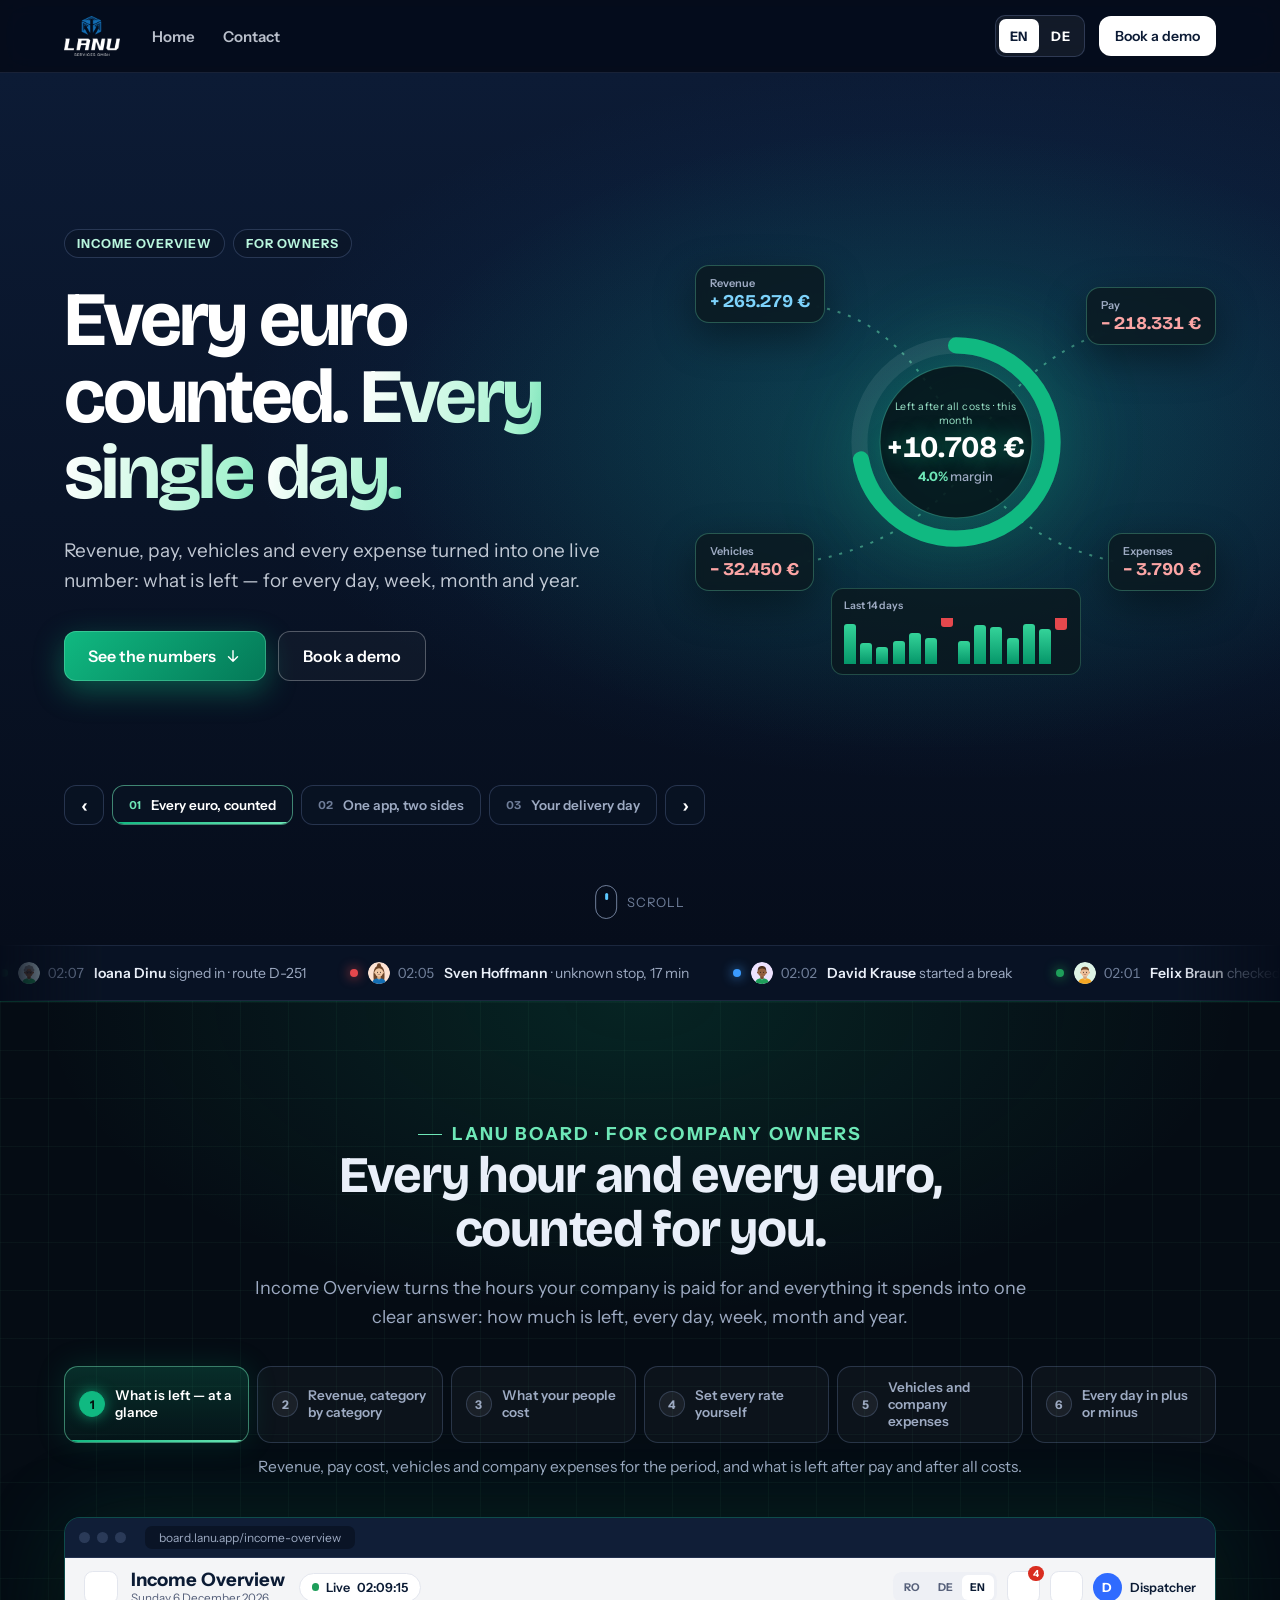
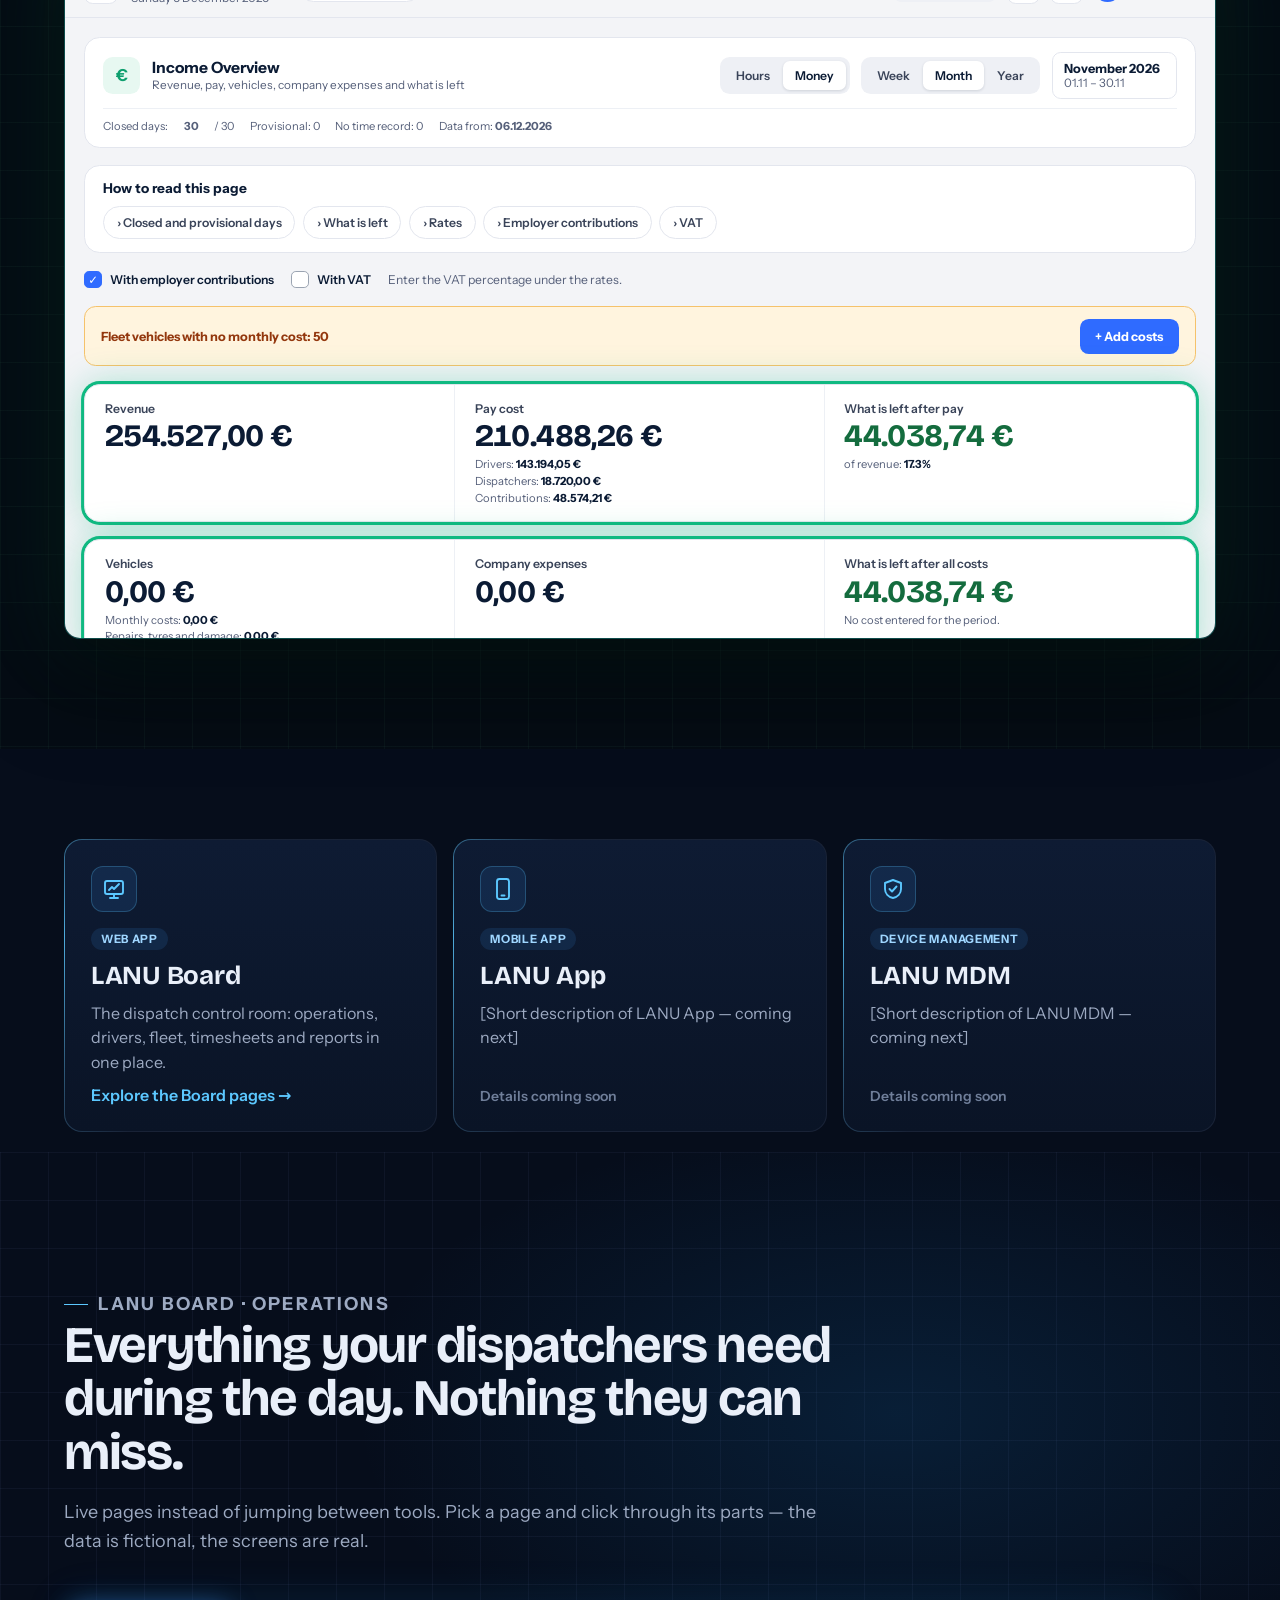
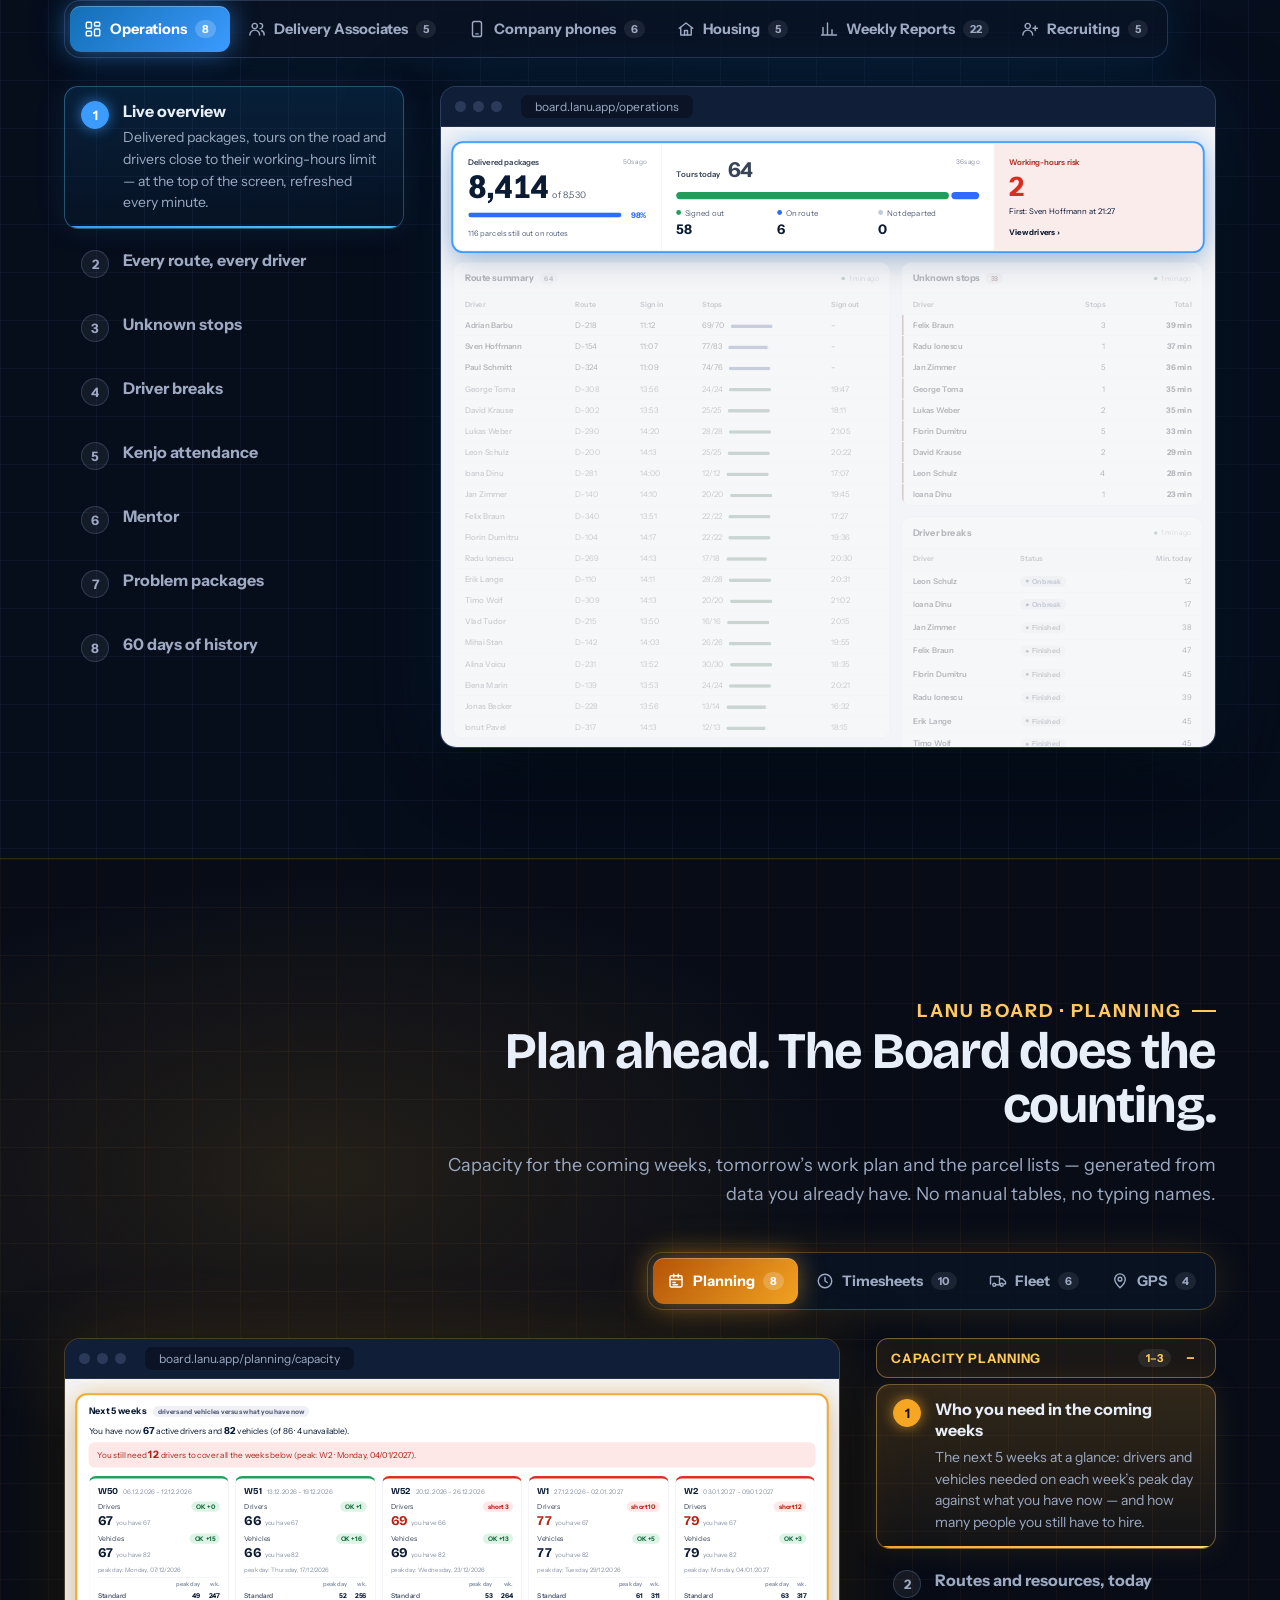
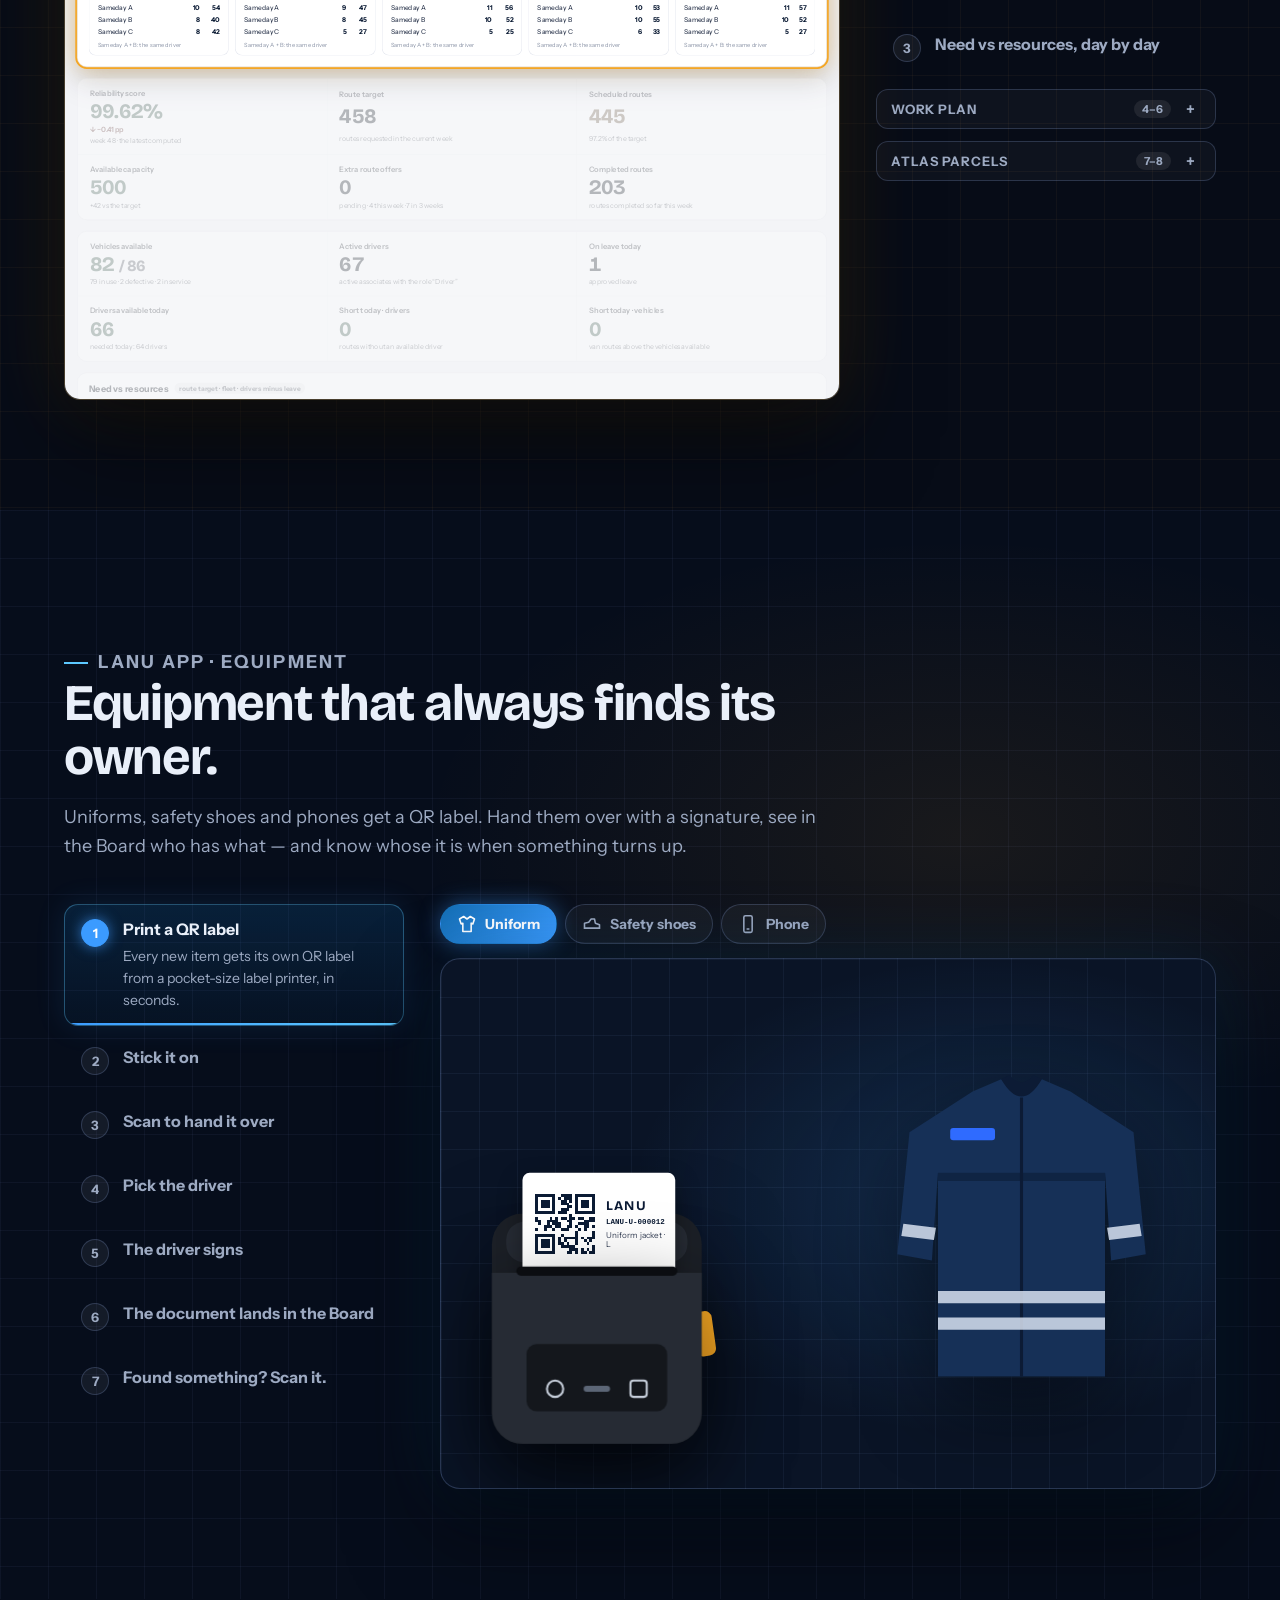
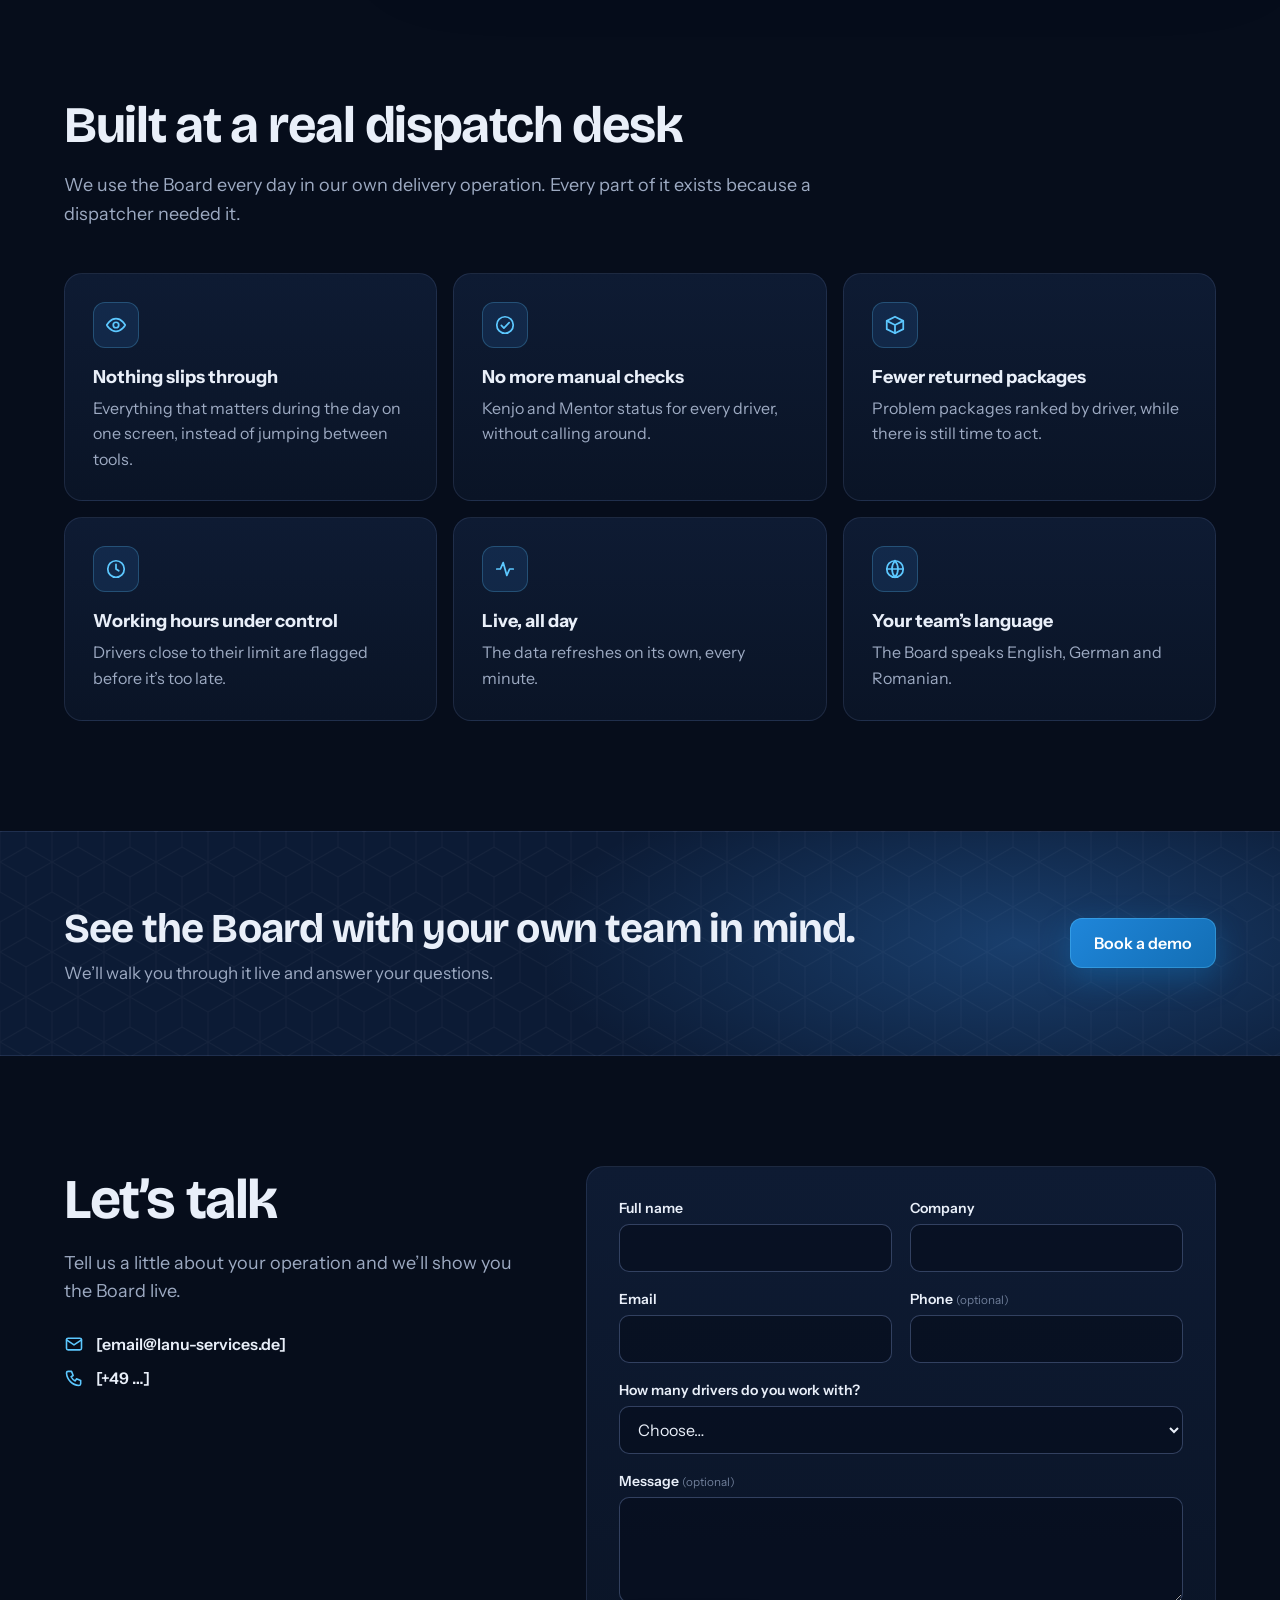
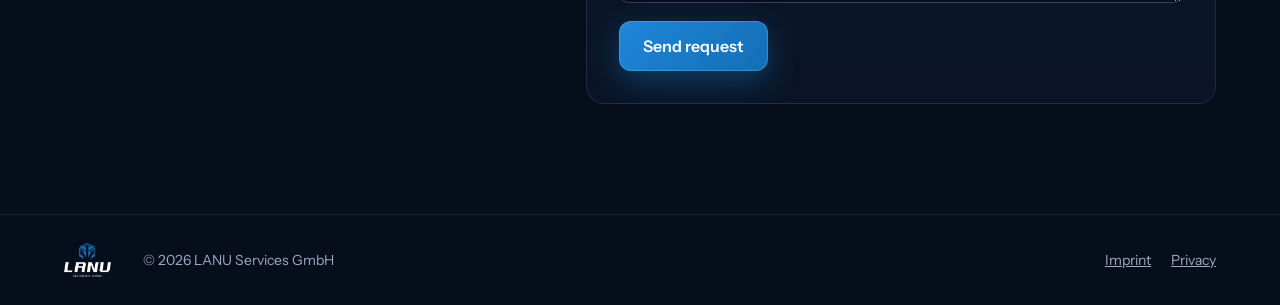
==== commit 19d989fd: "Website: keep only Home and Contact in the header menu Drop the LANU Board, LANU App and LANU MDM li" ====
--- a/website/index.html
+++ b/website/index.html
@@ -8,16 +8,14 @@
 <link rel="stylesheet" href="assets/fonts/fonts.css">
 <link rel="stylesheet" href="assets/site.css">
 </head>
-<body>
+<body id="top">
 <a class="skip" href="#main" data-i18n="skip">Skip to content</a>
 
-<header class="nav" id="top">
+<header class="nav">
   <div class="wrap nav-in">
     <a href="#top" class="nav-logo" aria-label="LANU Services GmbH"><img src="assets/img/lanu-logo-on-dark.png" width="640" height="459" alt="LANU Services GmbH"></a>
     <nav class="nav-links" aria-label="Main">
-      <a href="#board" data-i18n="navBoard">LANU Board</a>
-      <a href="#equipment" data-i18n="navApp">LANU App</a>
-      <a href="#products" data-i18n="navMdm">LANU MDM</a>
+      <a href="#top" data-i18n="navHome">Home</a>
       <a href="#contact" data-i18n="navContact">Contact</a>
     </nav>
     <div class="nav-right">
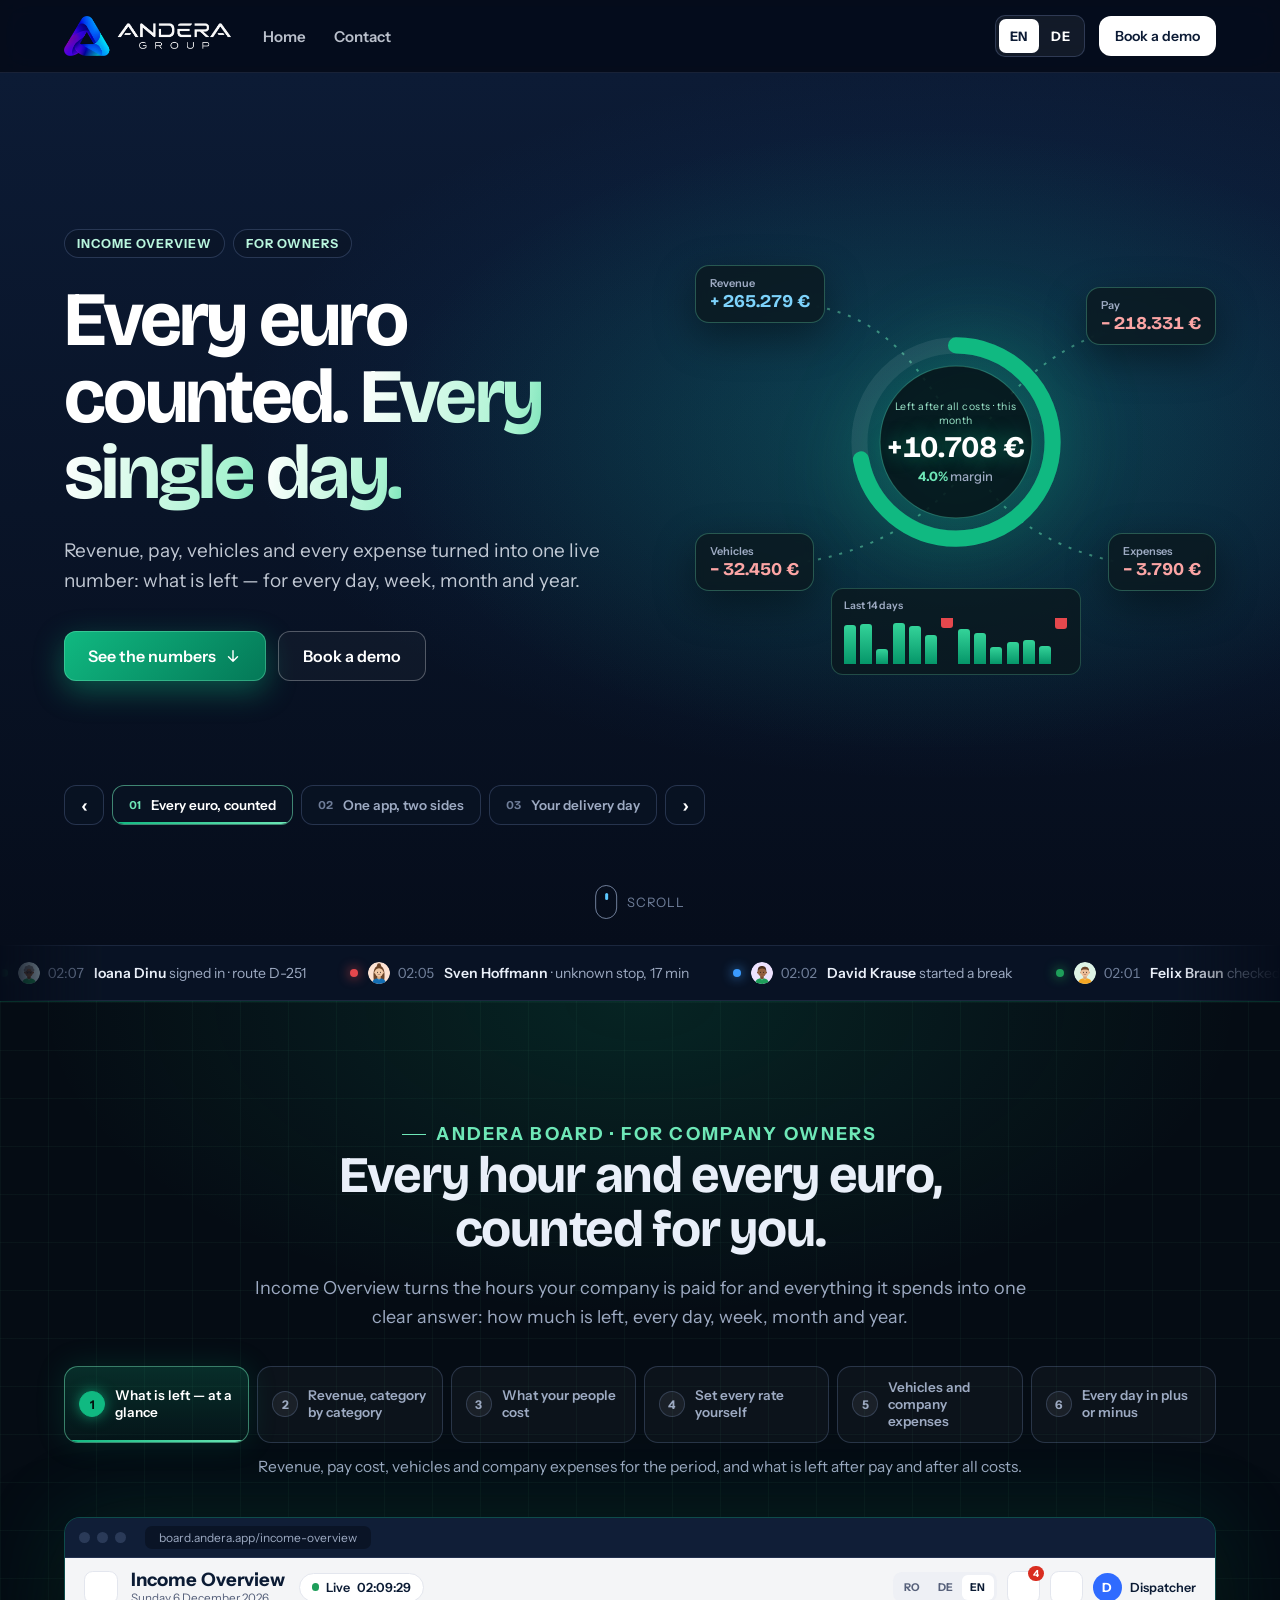
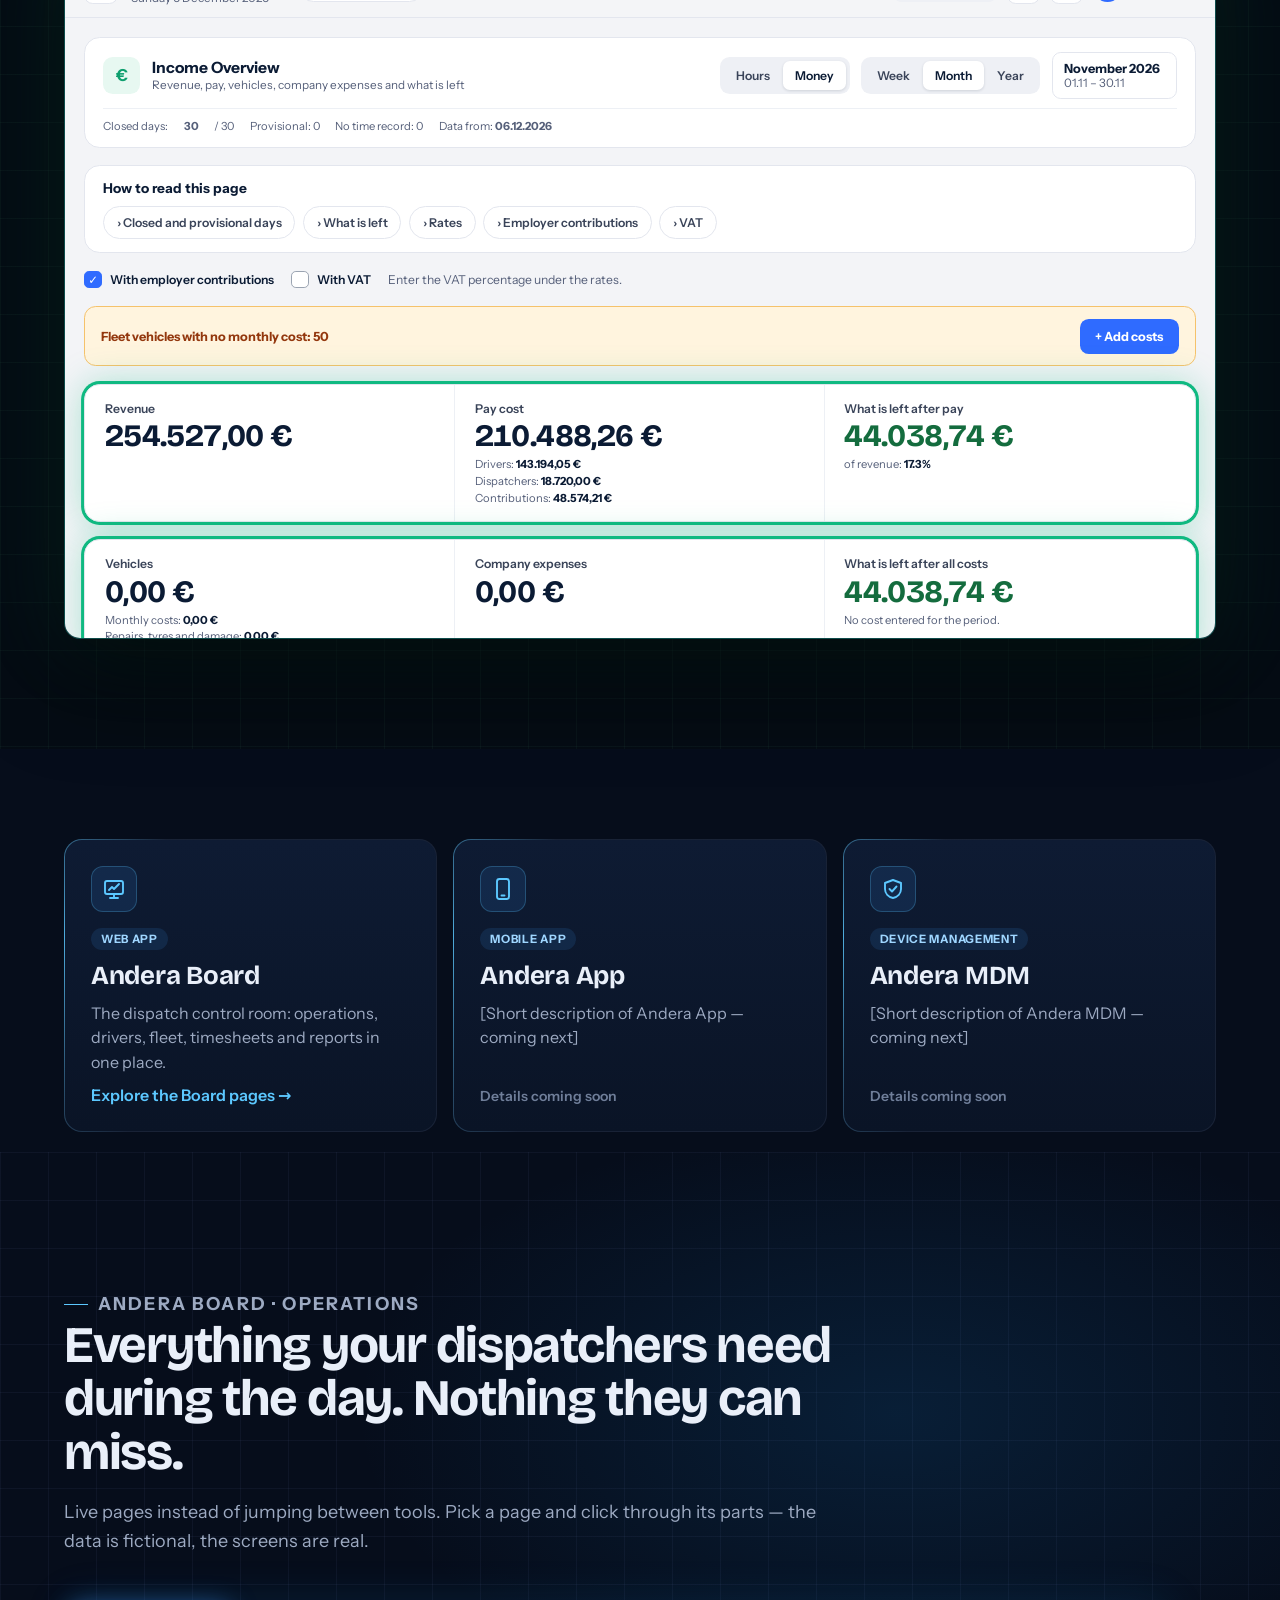
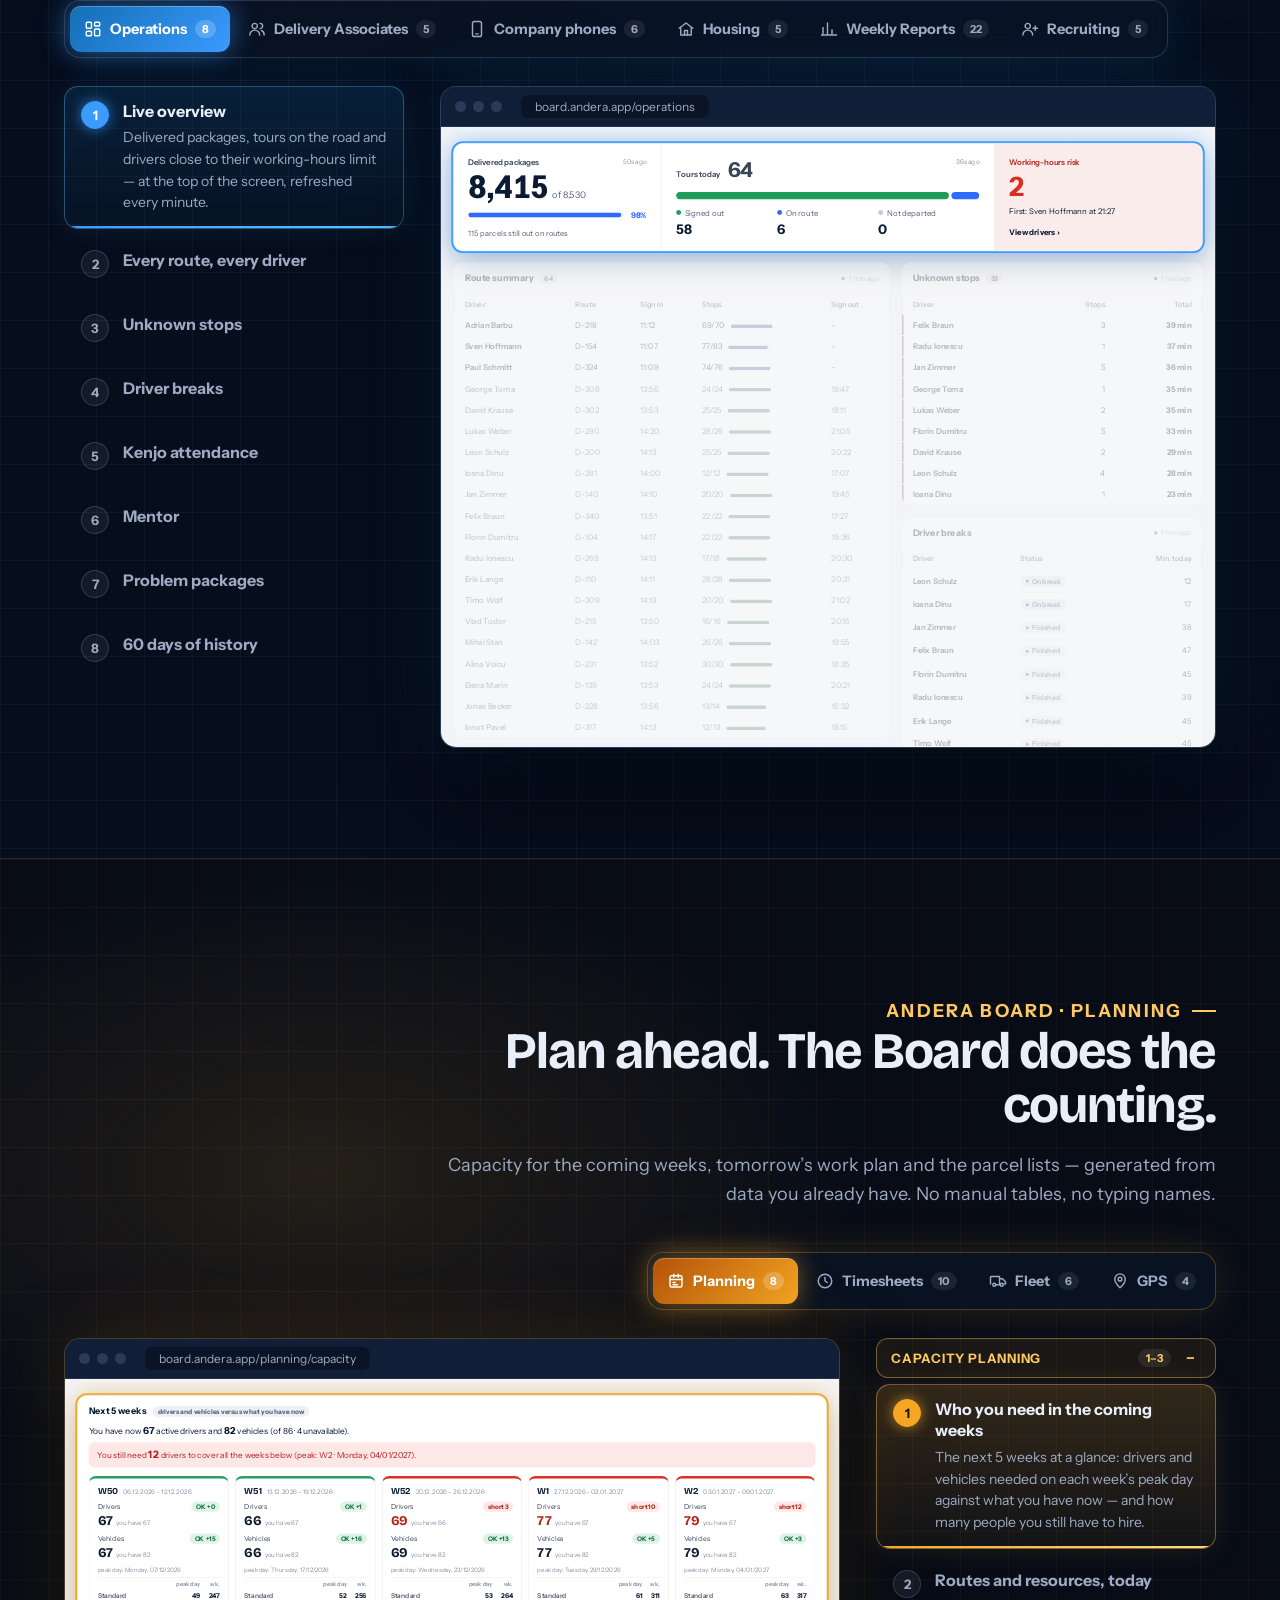
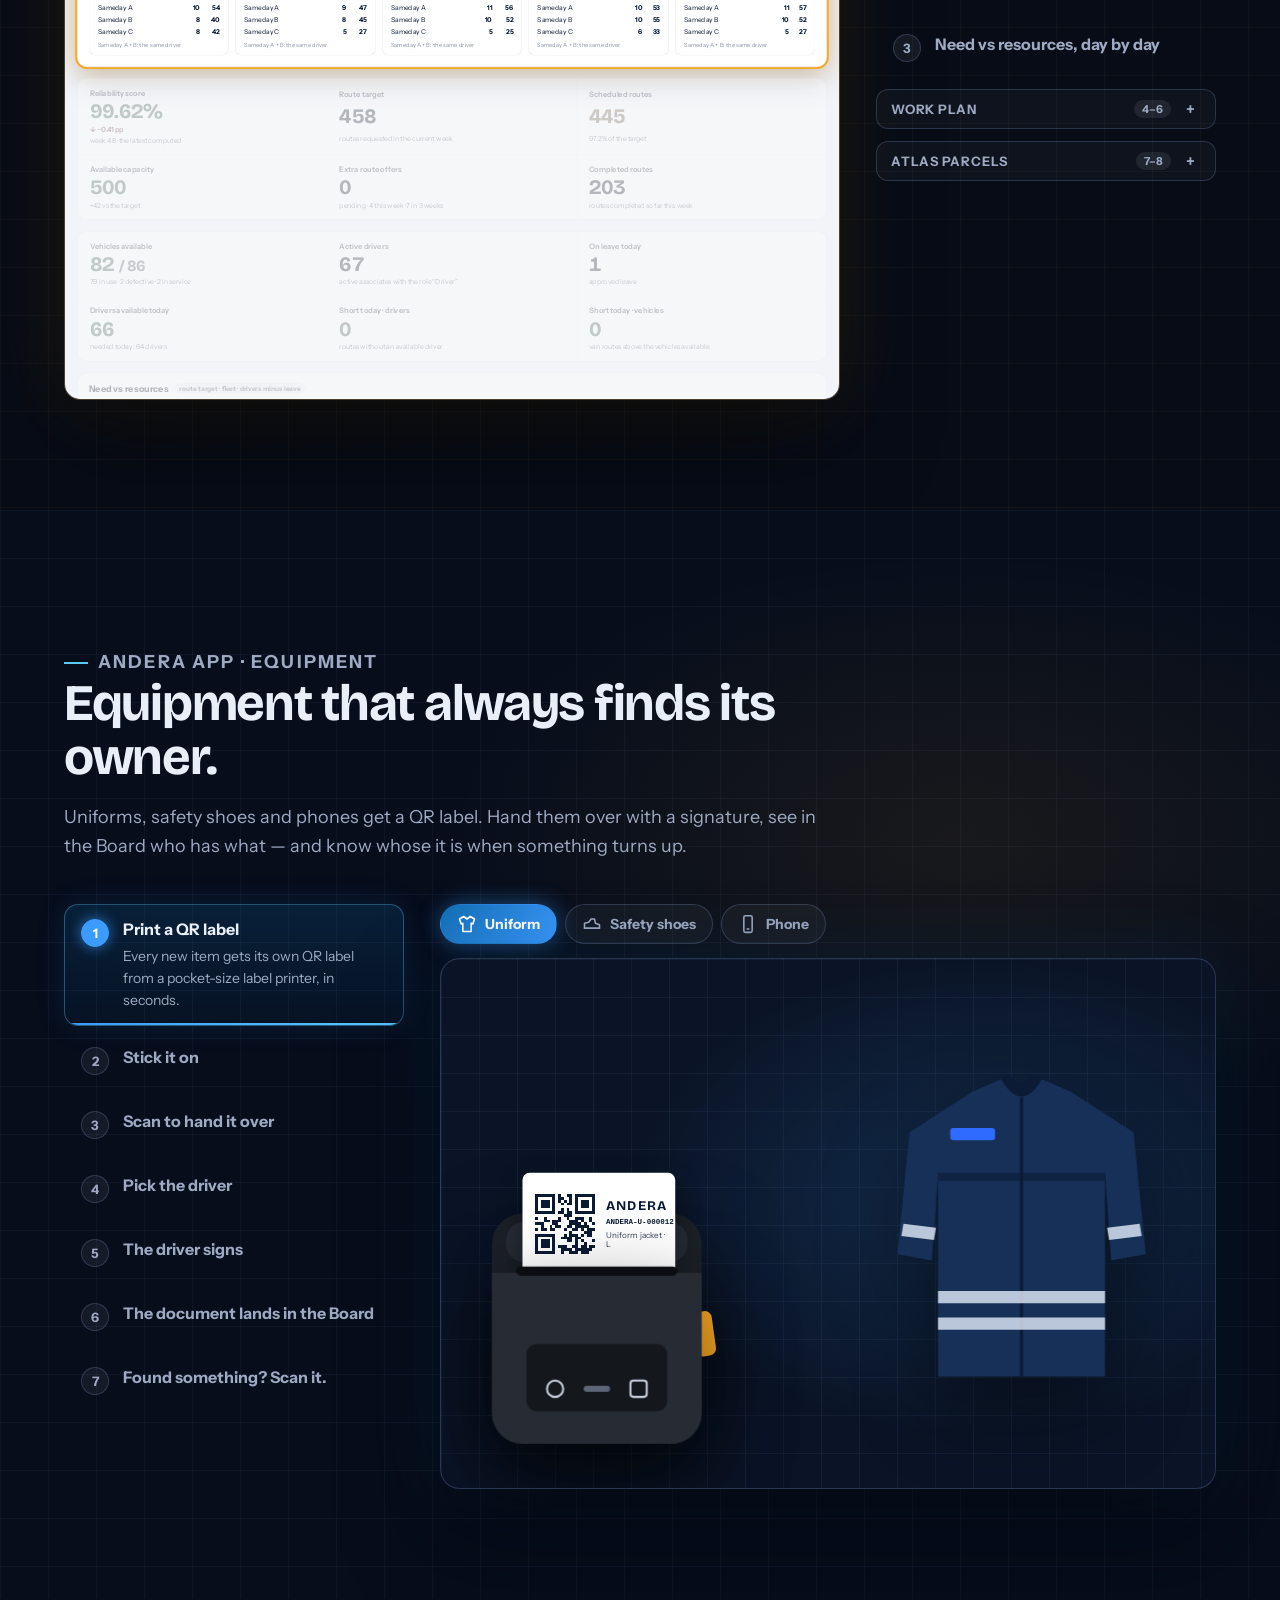
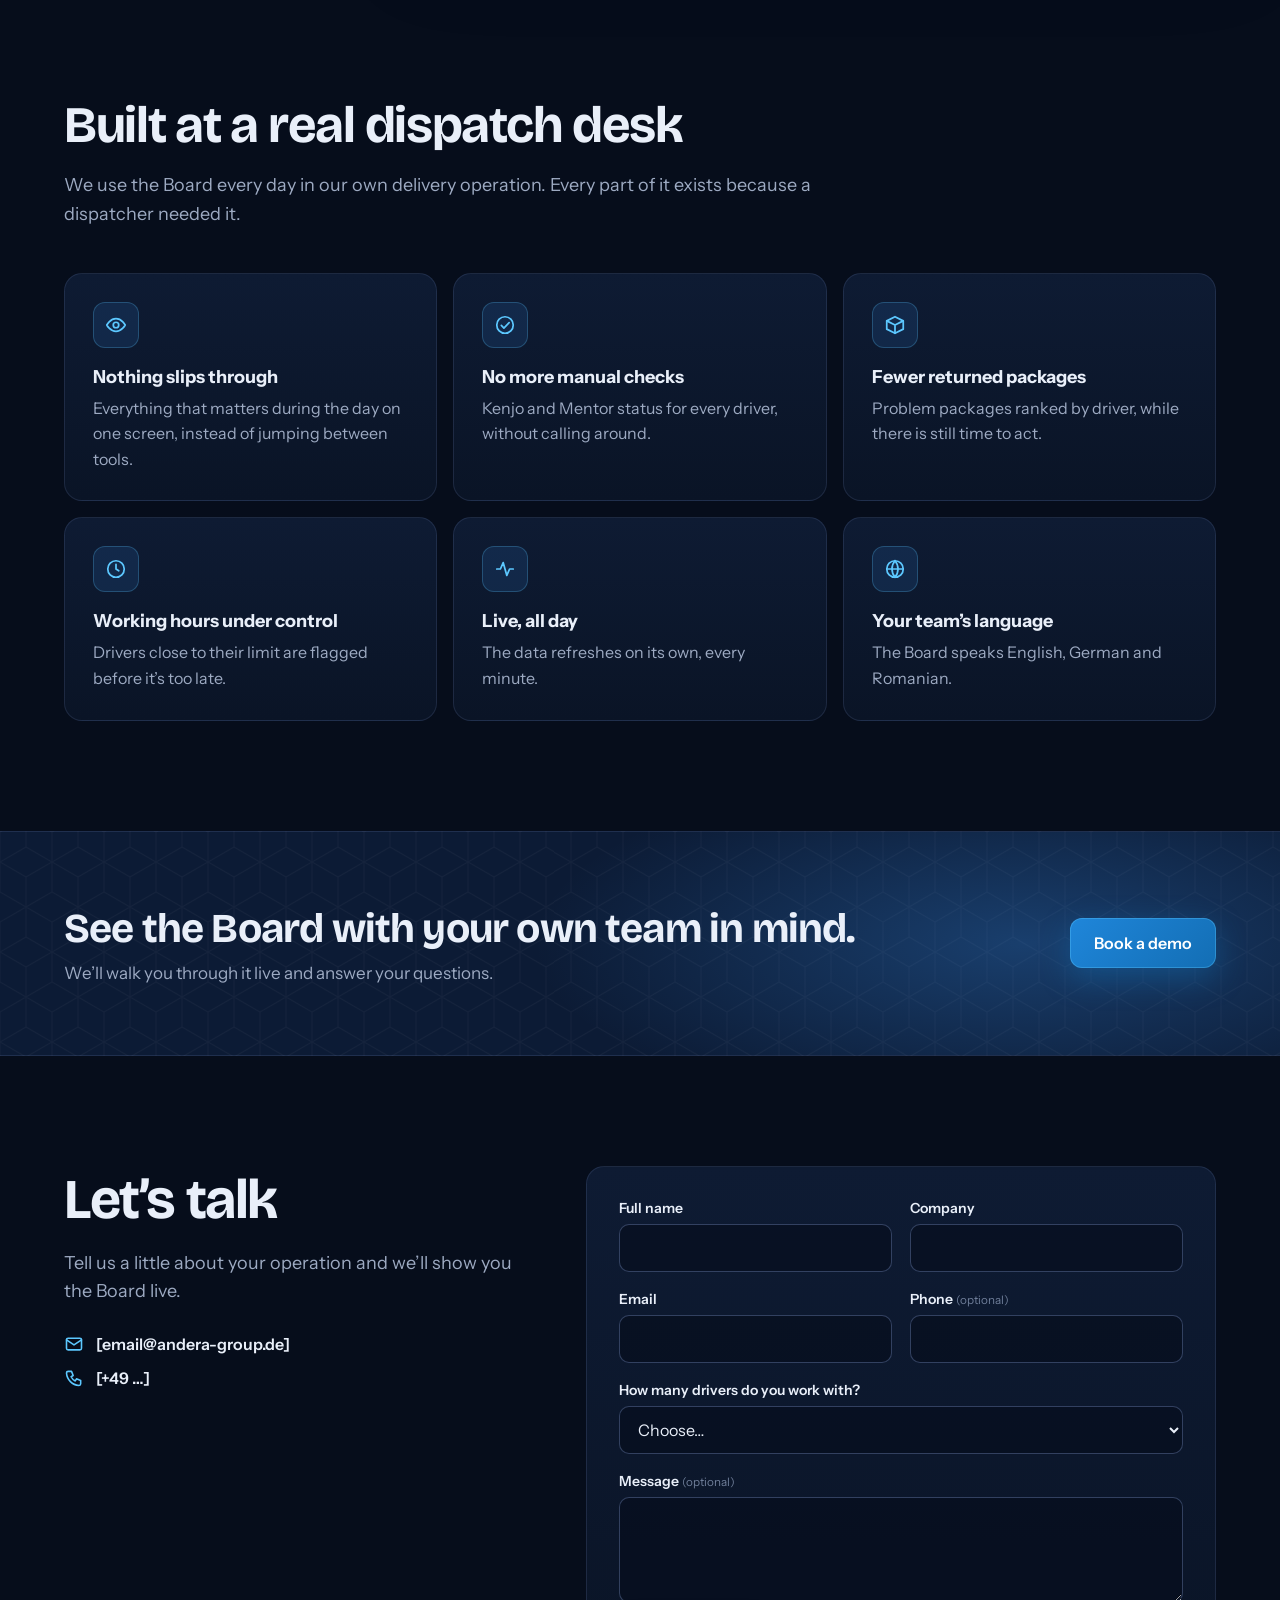
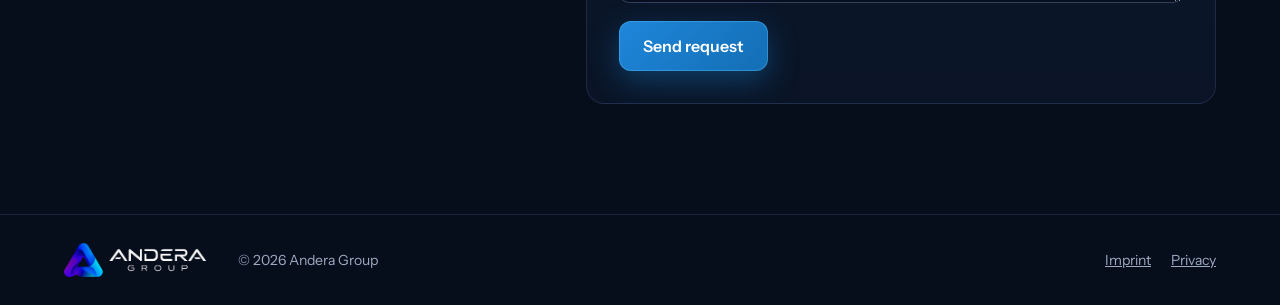
==== commit 16a36942: "Website: rebrand from LANU to Andera Group New Andera Group logo (cut out from the supplied artwork," ====
--- a/website/index.html
+++ b/website/index.html
@@ -3,8 +3,9 @@
 <head>
 <meta charset="utf-8">
 <meta name="viewport" content="width=device-width, initial-scale=1">
-<title>LANU Board — your whole delivery day on one screen</title>
-<meta name="description" content="LANU Board, LANU App and LANU MDM: the software LANU Services GmbH uses to run delivery operations, now for your company.">
+<title>Andera Board — your whole delivery day on one screen</title>
+<meta name="description" content="Andera Board, Andera App and Andera MDM: the software Andera Group uses to run delivery operations, now for your company.">
+<link rel="icon" type="image/png" href="assets/img/andera-favicon.png">
 <link rel="stylesheet" href="assets/fonts/fonts.css">
 <link rel="stylesheet" href="assets/site.css">
 </head>
@@ -13,7 +14,7 @@
 
 <header class="nav">
   <div class="wrap nav-in">
-    <a href="#top" class="nav-logo" aria-label="LANU Services GmbH"><img src="assets/img/lanu-logo-on-dark.png" width="640" height="459" alt="LANU Services GmbH"></a>
+    <a href="#top" class="nav-logo" aria-label="Andera Group"><img src="assets/img/andera-logo-on-dark.png" width="627" height="150" alt="Andera Group"></a>
     <nav class="nav-links" aria-label="Main">
       <a href="#top" data-i18n="navHome">Home</a>
       <a href="#contact" data-i18n="navContact">Contact</a>
@@ -57,7 +58,7 @@
     </div>
     <div class="hero-slide hs-app" data-hs="1" data-key="app" aria-hidden="true">
     <div class="hero-copy">
-      <p class="eyebrow"><span>LANU App</span><span data-i18n-idx="hs3E" data-k="0">For drivers</span><span data-i18n-idx="hs3E" data-k="1">For the office</span></p>
+      <p class="eyebrow"><span>Andera App</span><span data-i18n-idx="hs3E" data-k="0">For drivers</span><span data-i18n-idx="hs3E" data-k="1">For the office</span></p>
       <h2 id="hero-title3" class="h1">One app for the road and the office.</h2>
       <p class="hero-sub" data-i18n="hs3Sub"></p>
       <div class="hero-ctas">
@@ -69,7 +70,7 @@
     </div>
     <div class="hero-slide" data-hs="2" data-key="day" aria-hidden="true">
     <div class="hero-copy">
-      <p class="eyebrow"><span>LANU Board</span><span>LANU App</span><span>LANU MDM</span></p>
+      <p class="eyebrow"><span>Andera Board</span><span>Andera App</span><span>Andera MDM</span></p>
       <h1 id="hero-title">Your whole delivery day on one screen.</h1>
       <p class="hero-sub" data-i18n="heroSub">The software we built to run our own delivery operations — now for yours. Routes, drivers, breaks and packages live, so your dispatchers never miss a thing.</p>
       <div class="hero-ctas">
@@ -117,14 +118,14 @@
 <section class="owner" id="owners" aria-labelledby="ow-title">
   <div class="wrap">
     <div class="sec-head" data-reveal>
-      <p class="kicker" data-i18n="owKicker">LANU Board · For company owners</p>
+      <p class="kicker" data-i18n="owKicker">Andera Board · For company owners</p>
       <h2 id="ow-title" data-i18n="owTitle">Every hour and every euro, counted for you.</h2>
       <p data-i18n="owSub"></p>
     </div>
     <ol class="ow-steps" id="ow-steps" data-reveal></ol>
     <div class="ow-frame" data-reveal style="--d:.1s">
       <div class="browser ow-browser">
-        <div class="browser-bar" aria-hidden="true"><i></i><i></i><i></i><span>board.lanu.app/income-overview</span></div>
+        <div class="browser-bar" aria-hidden="true"><i></i><i></i><i></i><span>board.andera.app/income-overview</span></div>
         <div class="ow-scroll" id="ow-scroll"><div class="ow-z" id="ow-z"></div></div>
       </div>
     </div>
@@ -138,22 +139,22 @@
       <a class="prod glow" href="#board" data-reveal>
         <span class="prod-ico"><svg class="ic" width="24" height="24" viewBox="0 0 24 24" aria-hidden="true"><rect x="3" y="4" width="18" height="13" rx="2"/><path d="M8 21h8M12 17v4M7 13l3-3 2 2 5-5"/></svg></span>
         <span class="prod-tag" data-i18n="prodWeb">Web app</span>
-        <h3>LANU Board</h3>
+        <h3>Andera Board</h3>
         <p data-i18n="prodBoard">The dispatch control room: operations, drivers, fleet, timesheets and reports in one place.</p>
         <span class="prod-more"><span data-i18n="prodSee">See the Operations page</span> →</span>
       </a>
       <div class="prod glow" data-reveal style="--d:.1s">
         <span class="prod-ico"><svg class="ic" width="24" height="24" viewBox="0 0 24 24" aria-hidden="true"><rect x="6" y="2" width="12" height="20" rx="2.5"/><path d="M10.5 18.5h3"/></svg></span>
         <span class="prod-tag" data-i18n="prodMobile">Mobile app</span>
-        <h3>LANU App</h3>
-        <p data-i18n="prodApp">[Short description of LANU App — coming next]</p>
+        <h3>Andera App</h3>
+        <p data-i18n="prodApp">[Short description of Andera App — coming next]</p>
         <span class="prod-soon" data-i18n="soon">Details coming soon</span>
       </div>
       <div class="prod glow" data-reveal style="--d:.2s">
         <span class="prod-ico"><svg class="ic" width="24" height="24" viewBox="0 0 24 24" aria-hidden="true"><path d="M12 3l8 3v6c0 4.5-3.4 8-8 9-4.6-1-8-4.5-8-9V6z"/><path d="M8.5 12l2.5 2.5 4.5-5"/></svg></span>
         <span class="prod-tag" data-i18n="prodDevices">Device management</span>
-        <h3>LANU MDM</h3>
-        <p data-i18n="prodMdm">[Short description of LANU MDM — coming next]</p>
+        <h3>Andera MDM</h3>
+        <p data-i18n="prodMdm">[Short description of Andera MDM — coming next]</p>
         <span class="prod-soon" data-i18n="soon">Details coming soon</span>
       </div>
     </div>
@@ -163,7 +164,7 @@
 <section class="tour" id="board" aria-labelledby="tour-title">
   <div class="wrap">
     <div class="sec-head" data-reveal>
-      <p class="kicker" id="tour-kicker">LANU Board · Operations</p>
+      <p class="kicker" id="tour-kicker">Andera Board · Operations</p>
       <h2 id="tour-title" data-i18n="tourTitle">Everything your dispatchers need during the day. Nothing they can miss.</h2>
       <p data-i18n="tourSub">One live page instead of jumping between tools. Click through the parts of the Operations page — the data is fictional, the screen is real.</p>
     </div>
@@ -180,7 +181,7 @@
       <ol class="steps" id="steps"></ol>
       <div class="screen-col">
         <div class="browser">
-          <div class="browser-bar" aria-hidden="true"><i></i><i></i><i></i><span id="url">board.lanu.app/operations</span></div>
+          <div class="browser-bar" aria-hidden="true"><i></i><i></i><i></i><span id="url">board.andera.app/operations</span></div>
           <div class="screen" id="screen"><div class="m" id="mock"></div><div class="fx" aria-hidden="true"><div class="fx-c"><small data-i18n="pageLoading">Loading page</small><b id="fx-t"></b><span class="fx-bar"><i></i></span></div></div></div>
         </div>
         <div class="step-now" id="step-now" aria-live="polite"></div>
@@ -192,7 +193,7 @@
 <section class="tour tour2" id="planning" aria-labelledby="pl-title">
   <div class="wrap">
     <div class="sec-head" data-reveal>
-      <p class="kicker" data-i18n="plKicker">LANU Board · Planning</p>
+      <p class="kicker" data-i18n="plKicker">Andera Board · Planning</p>
       <h2 id="pl-title" data-i18n="plTitle">Plan ahead. The Board does the counting.</h2>
       <p data-i18n="plSub"></p>
     </div>
@@ -206,7 +207,7 @@
     <div class="tour-grid" data-reveal style="--d:.1s">
       <div class="screen-col">
         <div class="browser">
-          <div class="browser-bar" aria-hidden="true"><i></i><i></i><i></i><span id="url2">board.lanu.app/planning/capacity</span></div>
+          <div class="browser-bar" aria-hidden="true"><i></i><i></i><i></i><span id="url2">board.andera.app/planning/capacity</span></div>
           <div class="screen" id="screen2"><div class="m" id="mock2"></div><div class="fx" aria-hidden="true"><div class="fx-c"><small data-i18n="pageLoading">Loading page</small><b id="fx2-t"></b><span class="fx-bar"><i></i></span></div></div></div>
         </div>
         <div class="step-now" id="step-now2" aria-live="polite"></div>
@@ -219,7 +220,7 @@
 <section class="tour equip" id="equipment" aria-labelledby="eq-title">
   <div class="wrap">
     <div class="sec-head" data-reveal>
-      <p class="kicker" data-i18n="eqKicker">LANU App · Equipment</p>
+      <p class="kicker" data-i18n="eqKicker">Andera App · Equipment</p>
       <h2 id="eq-title" data-i18n="eqTitle">Equipment that always finds its owner.</h2>
       <p data-i18n="eqSub"></p>
     </div>
@@ -260,7 +261,7 @@
       <h2 id="contact-title" data-i18n="contactTitle">Let’s talk</h2>
       <p data-i18n="contactSub">Tell us a little about your operation and we’ll show you the Board live.</p>
       <ul class="contact-list">
-        <li><svg class="ic" width="20" height="20" viewBox="0 0 24 24" aria-hidden="true"><rect x="3" y="5" width="18" height="14" rx="2"/><path d="M3 7l9 6 9-6"/></svg><span>[email@lanu-services.de]</span></li>
+        <li><svg class="ic" width="20" height="20" viewBox="0 0 24 24" aria-hidden="true"><rect x="3" y="5" width="18" height="14" rx="2"/><path d="M3 7l9 6 9-6"/></svg><span>[email@andera-group.de]</span></li>
         <li><svg class="ic" width="20" height="20" viewBox="0 0 24 24" aria-hidden="true"><path d="M5 4h4l2 5-2.5 1.5a11 11 0 0 0 5 5L15 13l5 2v4a2 2 0 0 1-2 2A16 16 0 0 1 3 6a2 2 0 0 1 2-2"/></svg><span>[+49 …]</span></li>
       </ul>
     </div>
@@ -285,8 +286,8 @@
 
 <footer class="foot">
   <div class="wrap foot-in">
-    <img src="assets/img/lanu-logo-on-dark.png" width="640" height="459" alt="LANU Services GmbH">
-    <span>© 2026 LANU Services GmbH</span>
+    <img src="assets/img/andera-logo-on-dark.png" width="627" height="150" alt="Andera Group">
+    <span>© 2026 Andera Group</span>
     <nav aria-label="Legal"><a href="#" data-i18n="imprint">Imprint</a><a href="#" data-i18n="privacy">Privacy</a></nav>
   </div>
 </footer>
--- a/website/assets/site.css
+++ b/website/assets/site.css
@@ -1,4 +1,4 @@
-/* LANU presentation website — dark, futuristic */
+/* Andera presentation website — dark, futuristic */
 :root{
   --bg:#060D1B; --bg-2:#0A1426; --navy:#0C1B35; --surface:#0E1B33; --surface-2:#122343;
   --line:rgba(160,190,255,.12); --line-2:rgba(160,190,255,.2);
@@ -344,7 +344,7 @@
 .van{position:absolute;left:340px;top:0;width:420px;height:520px;opacity:0;transition:opacity .7s;border-left:12px solid #263147;background:repeating-linear-gradient(90deg,rgba(255,255,255,.04) 0 2px,transparent 2px 46px) 0 340px/100% 180px no-repeat,linear-gradient(180deg,#1A2335 0%,#111A2B 62%,#0B111D 100%)}
 .s7 .van{opacity:1}
 .van-chip{position:absolute;top:18px;right:20px;padding:6px 14px;border-radius:999px;background:#FEF0C7;color:#93370D;font-weight:700;font-size:12px}
-/* phone with the LANU App */
+/* phone with the Andera App */
 .ph{position:absolute;left:40px;top:14px;z-index:5;width:252px;height:492px;padding:10px;border-radius:42px;background:#0E1116;box-shadow:0 40px 80px rgba(0,0,0,.55),inset 0 0 0 2px #2A303A;transform:translateX(-380px);opacity:0;transition:transform .8s var(--ease),opacity .5s}
 .s3 .ph,.s4 .ph,.s5 .ph{transform:none;opacity:1}
 .s7 .ph{transform:none;opacity:1;transition-delay:.7s}
@@ -1152,7 +1152,7 @@
 .fl-v.flip svg{transform:scaleX(-1)}
 .fl-v.ang-l{transform:rotateY(32deg) scale(.92)}.fl-v.ang-r{transform:rotateY(-32deg) scale(.92)}.fl-v.ang-r2{transform:rotateY(38deg) scale(.88)}.fl-v.ang-l2{transform:rotateY(-38deg) scale(.88)}
 .fl-day{display:flex;flex-direction:column;align-items:flex-start;gap:8px}.fl-day b{font-size:14px}.fl-day>span:nth-child(3){color:#3A4459;font-size:12px}
-/* LANU App overlay: driver takes the vehicle photos */
+/* Andera App overlay: driver takes the vehicle photos */
 .fa-wrap{position:absolute;top:24px;left:50%;width:820px;margin-left:-410px;display:flex;align-items:center;gap:40px;animation:fadeBack .4s both}
 .fa-ph{flex:none;width:280px;height:560px;padding:10px;border-radius:42px;background:#0E1116;box-shadow:0 40px 80px rgba(0,0,0,.5),inset 0 0 0 2px #2A303A}
 .fa-scr{position:relative;width:100%;height:100%;border-radius:32px;overflow:hidden;background:#F4F6FA;font-size:11px}
@@ -1221,7 +1221,7 @@
 
 @media (prefers-reduced-motion:reduce){.hero-slide{transform:none!important;filter:none!important}*,*::before,*::after{animation:none!important;transition:none!important}html{scroll-behavior:auto}[data-reveal]{opacity:1;transform:none}.hero .h1 .w,.hero h1 .w{opacity:1;transform:none;filter:none}.ticker-track{flex-wrap:wrap;width:auto}}
 
-/* hero slide 3: LANU App — driver phone and office phone (violet accent) */
+/* hero slide 3: Andera App — driver phone and office phone (violet accent) */
 .hero::after{content:"";position:absolute;inset:0;background:radial-gradient(900px 520px at 72% 42%,rgba(139,92,246,.2),transparent 60%);opacity:0;transition:opacity 1s ease;pointer-events:none}
 .hero.app::after{opacity:1}
 .hs-app .h1 .hl{background-image:linear-gradient(100deg,#fff 0%,#DDD6FE 30%,#8B5CF6 50%,#fff 62%,#DDD6FE 80%,#8B5CF6 100%)}
@@ -1249,7 +1249,7 @@
 .ha-ic{width:16px;height:16px;fill:none;stroke:currentColor;stroke-width:1.9;stroke-linecap:round;stroke-linejoin:round;flex:none}
 .ha-top{position:relative;display:flex;align-items:center;justify-content:space-between;margin-bottom:12px}
 .ha-logo{display:flex;align-items:center;gap:6px;font:800 13px var(--display);letter-spacing:.06em}
-.ha-logo svg{width:22px;height:22px;padding:3px;border-radius:6px;background:#0B1B34;fill:none;stroke:#fff;stroke-width:1.6;stroke-linejoin:round}
+.ha-logo img{width:24px;height:auto}
 .ha-bell{width:18px;height:18px}
 .ha-bdg{position:absolute;right:-2px;top:-3px;width:9px;height:9px;border-radius:50%;background:#E5484D;border:2px solid #F2F4F8;transform:scale(0);transition:transform .3s var(--ease)}
 .ha-hi{display:flex;align-items:center;gap:10px;margin-bottom:12px}
@@ -1353,7 +1353,7 @@
 @keyframes haGo2{0%{left:var(--x0);top:var(--y0);opacity:0;transform:translate(-50%,-50%) scale(.5)}15%{opacity:1;transform:translate(-50%,-50%) scale(1)}50%{top:calc(var(--y0) - 50px)}85%{opacity:1}100%{left:var(--x1);top:var(--y1);opacity:0;transform:translate(-50%,-50%) scale(.7)}}
 @media (max-width:520px){.hv3{--s:.4;--bs:.5;--ov:2px;height:410px}.ha-d{top:150px}.ha-o{top:134px}.ha-lbl{font-size:24px;top:-28px}.hb .ha-lbl{font-size:20px}.ha-fly{font-size:11px}}
 
-/* LANU Board "App admin" window behind the phones: receives what the app sends and sends things back */
+/* Andera Board "App admin" window behind the phones: receives what the app sends and sends things back */
 .hb{position:absolute;top:10px;left:calc(50% - var(--bw) / 2);width:680px;transform-origin:0 0;transform:scale(var(--bs));z-index:0}
 .hb .ha-lbl{top:-17px}.hb .ha-lbl i{background:#5CC8FF;box-shadow:0 0 10px #5CC8FF}
 .hb-scr{height:400px;border-radius:14px;overflow:hidden;background:#F3F5F9;color:#0B1B34;font-family:var(--body);box-shadow:0 0 0 1.5px rgba(92,200,255,.35),0 30px 70px rgba(0,0,0,.5),0 0 60px rgba(59,155,255,.18);transition:box-shadow .5s}
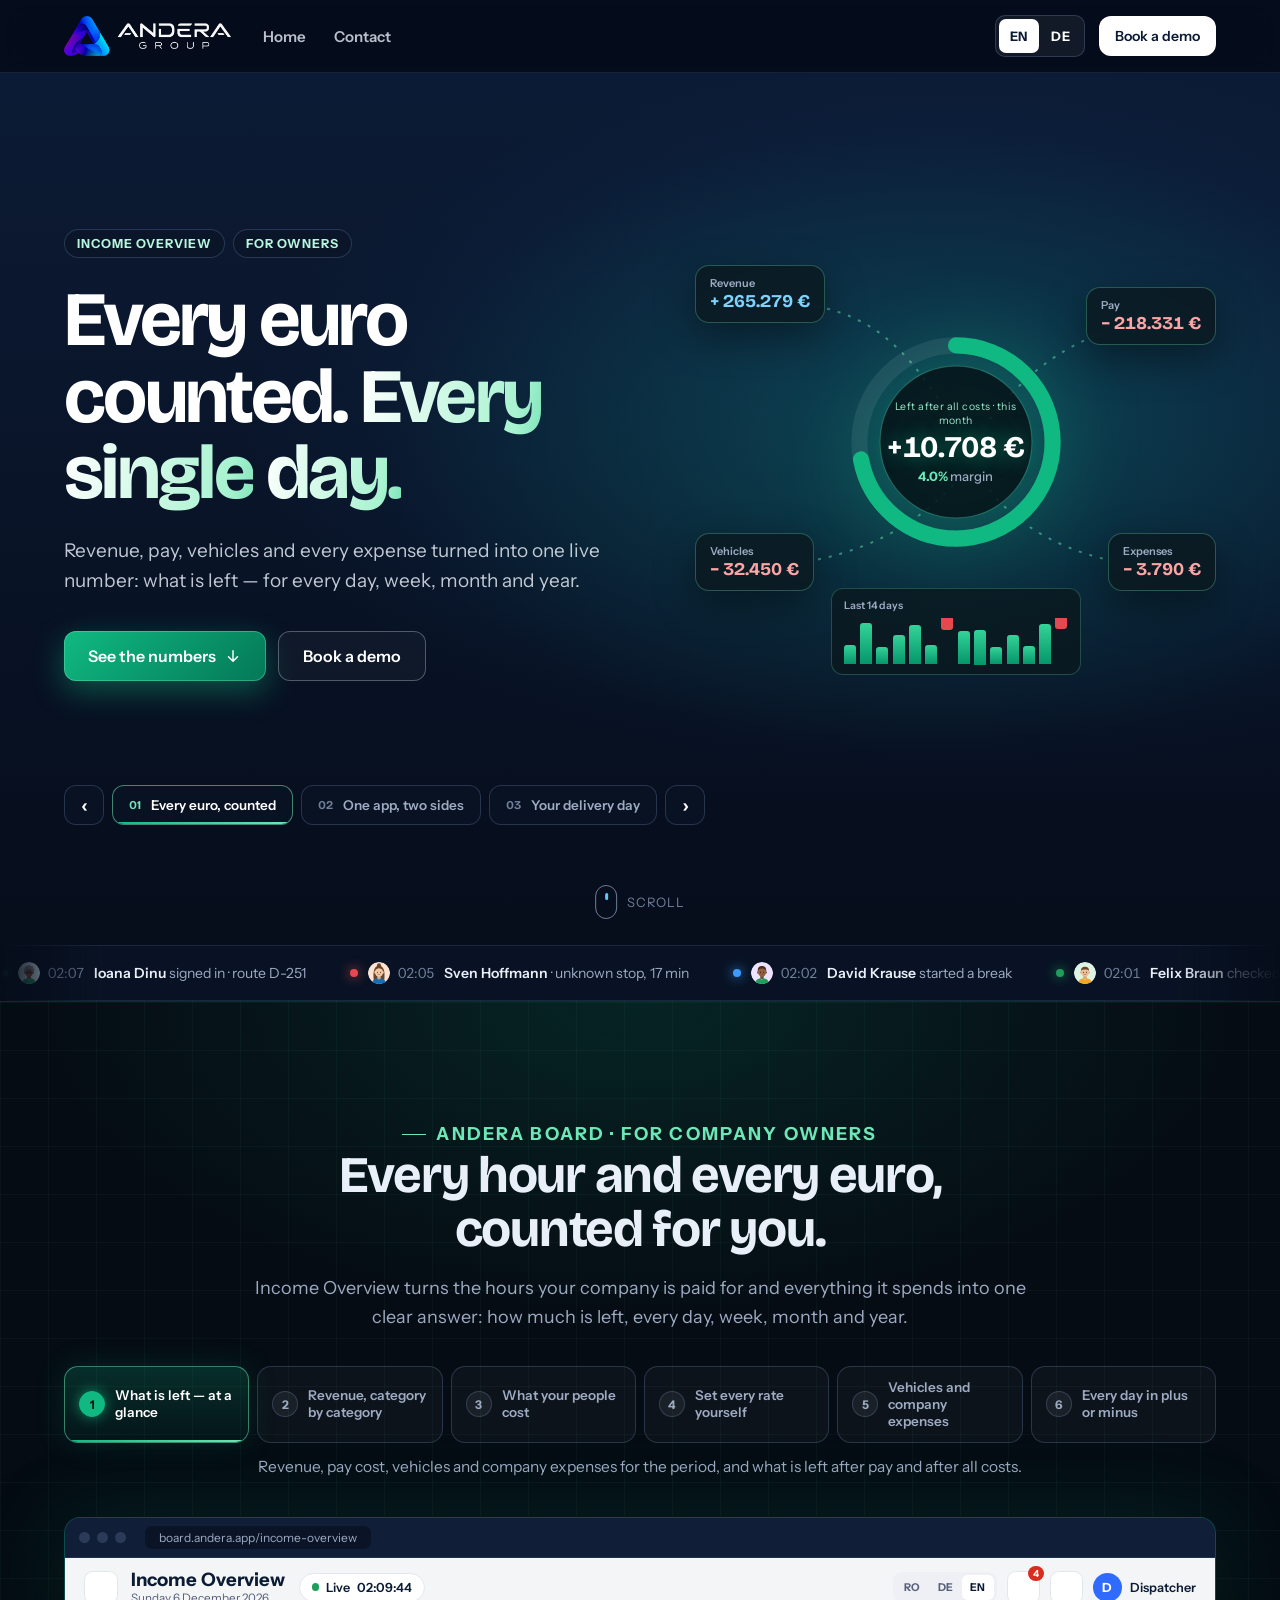
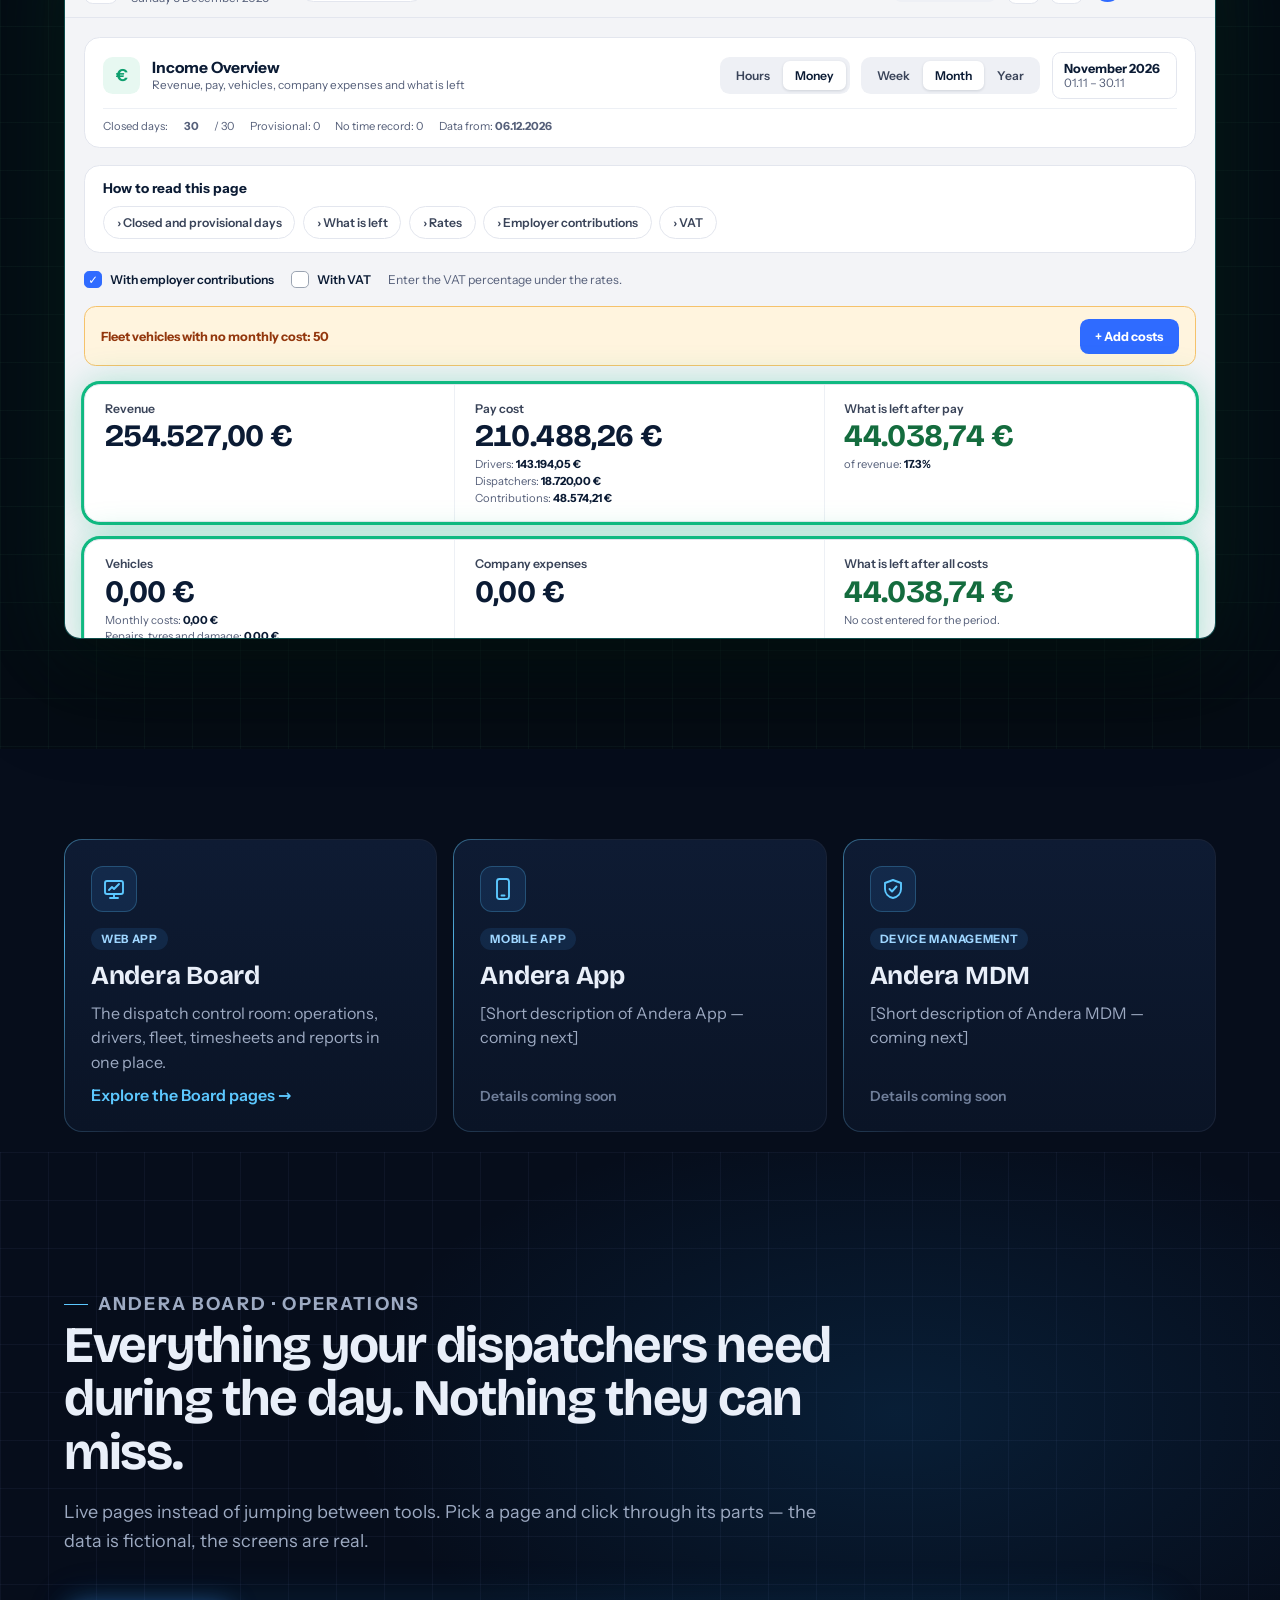
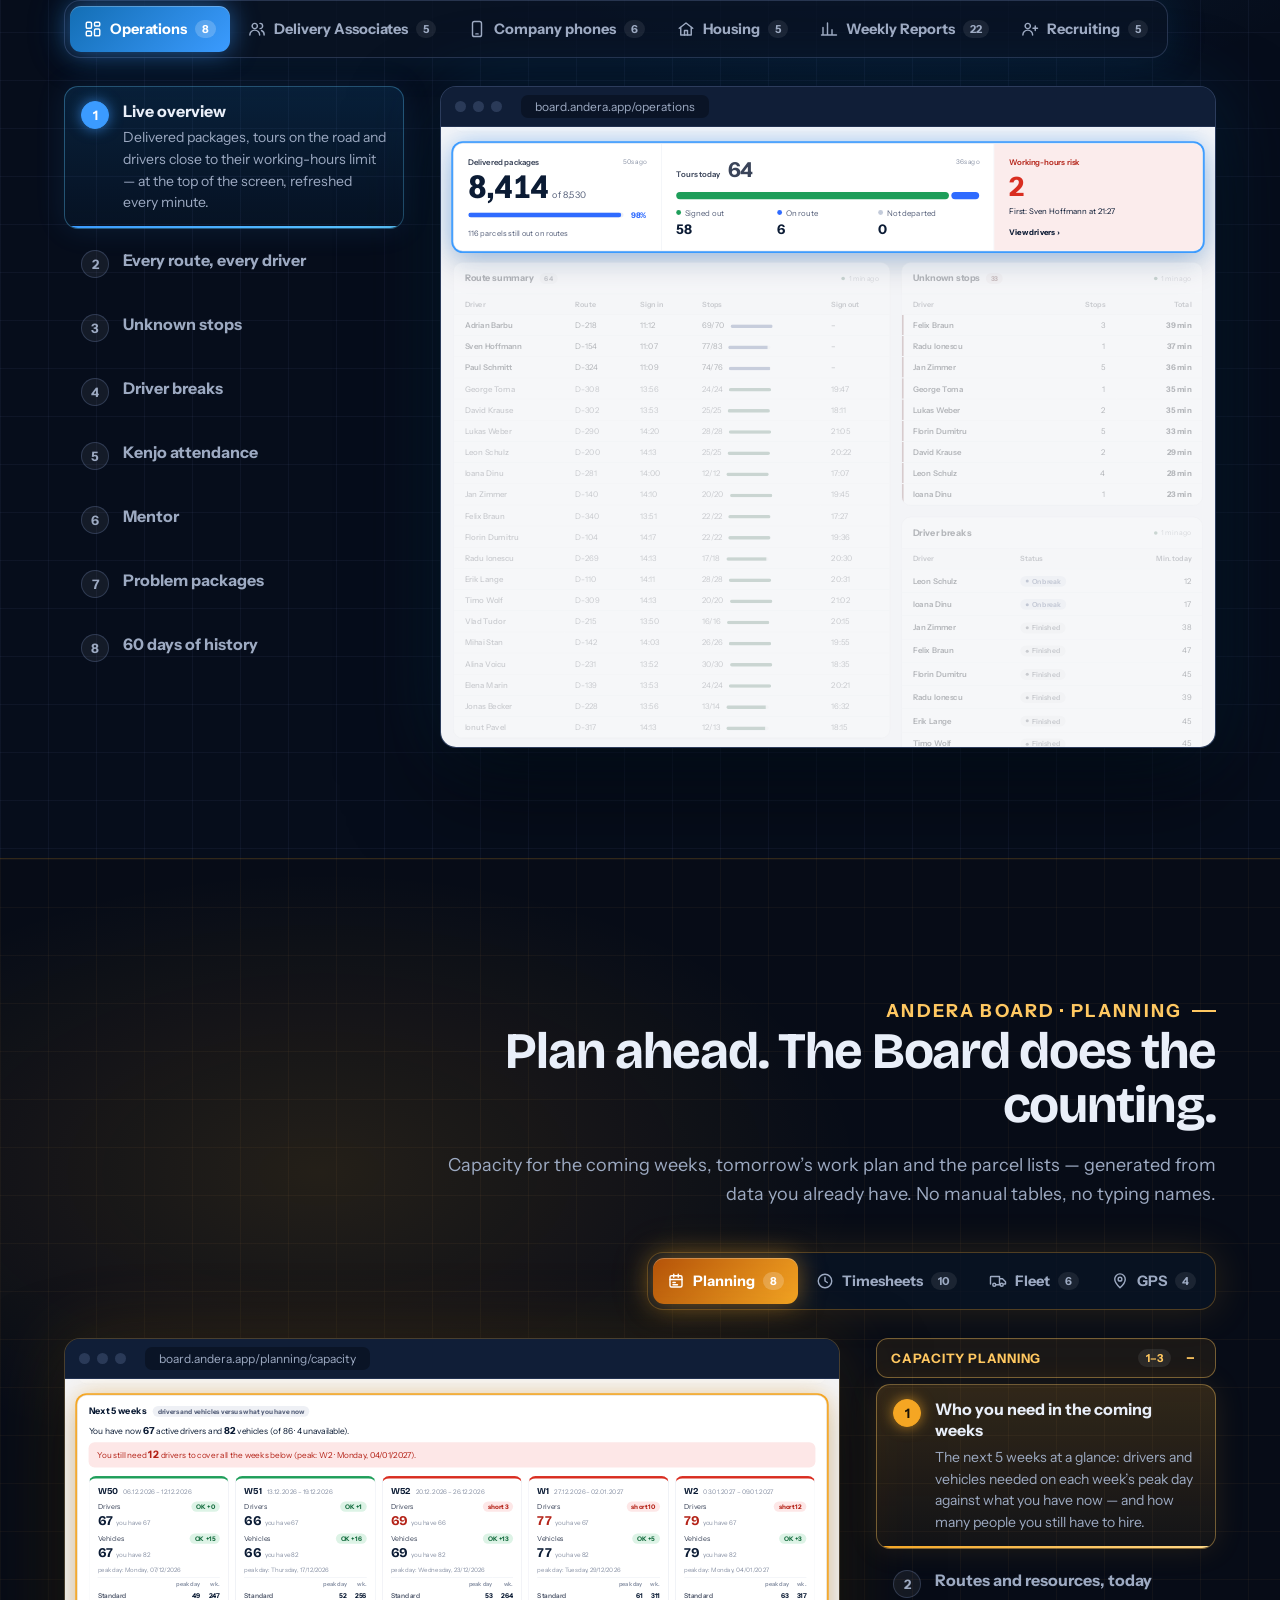
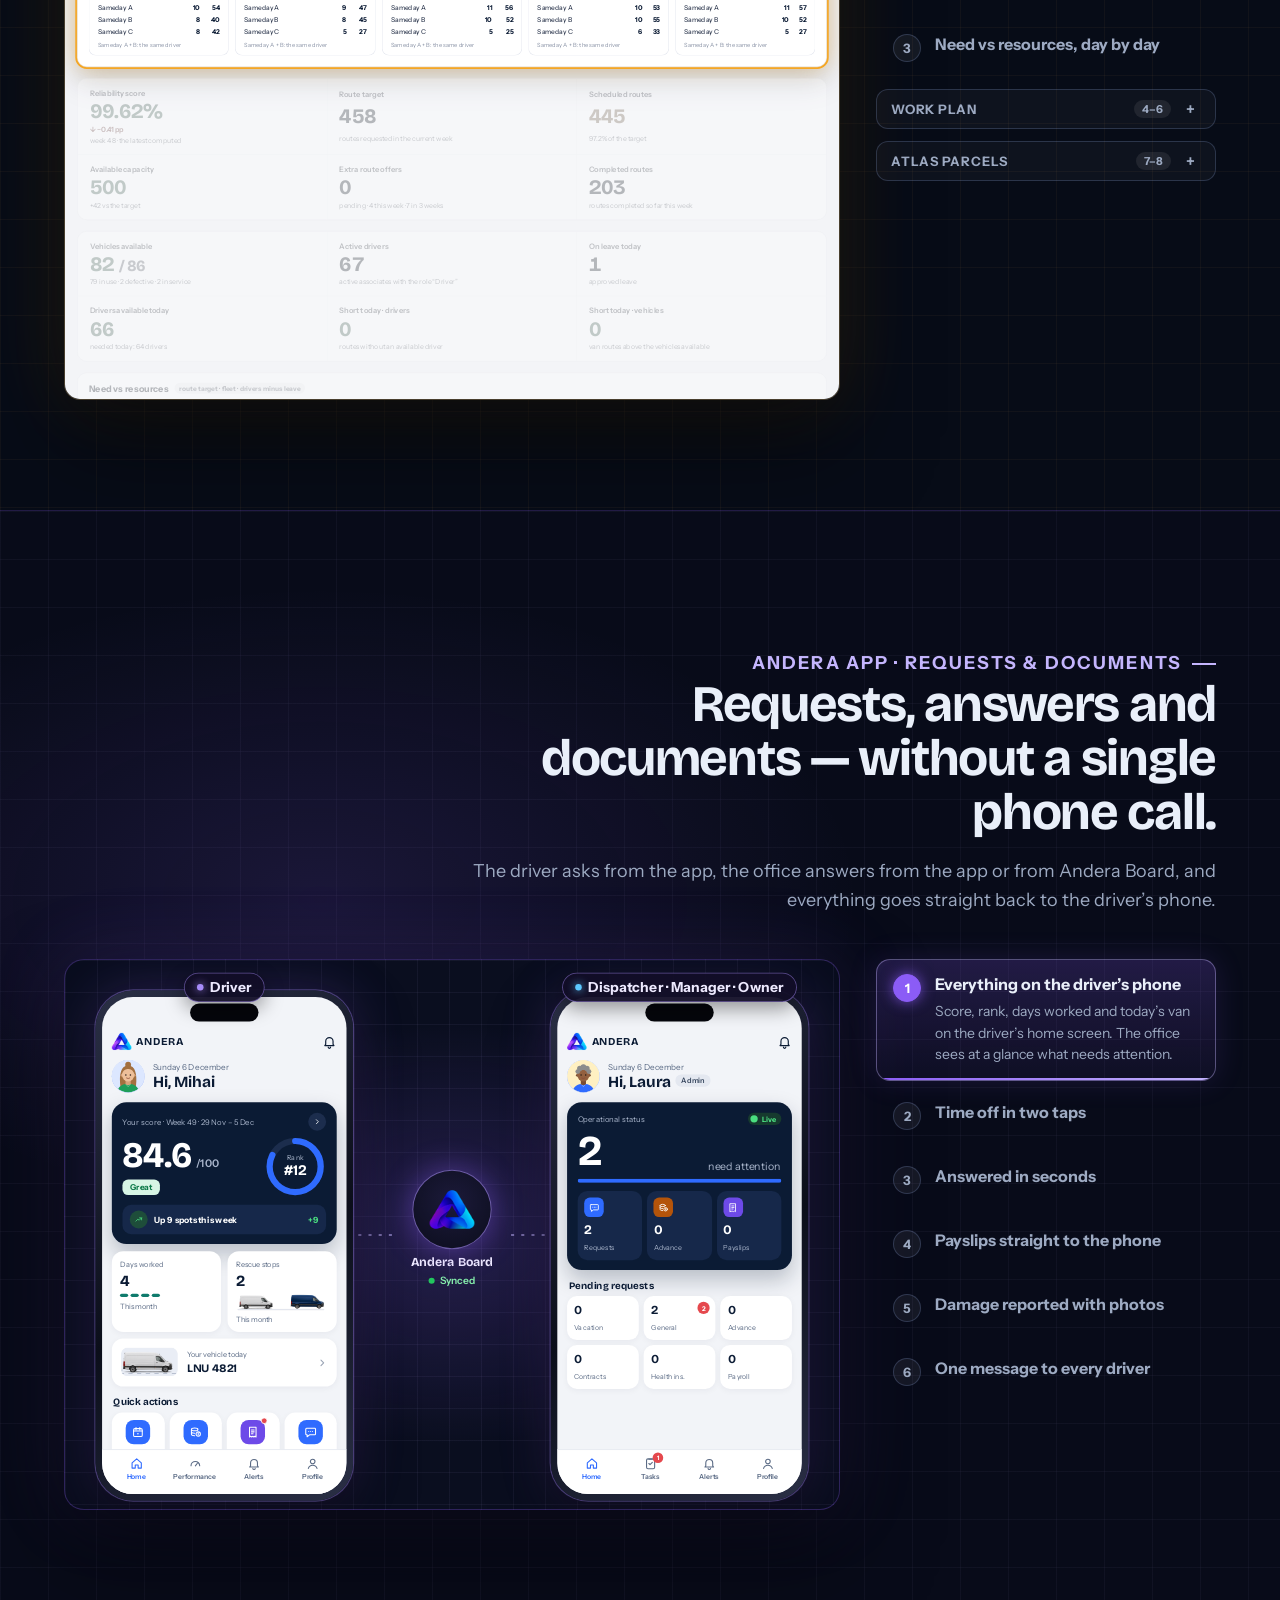
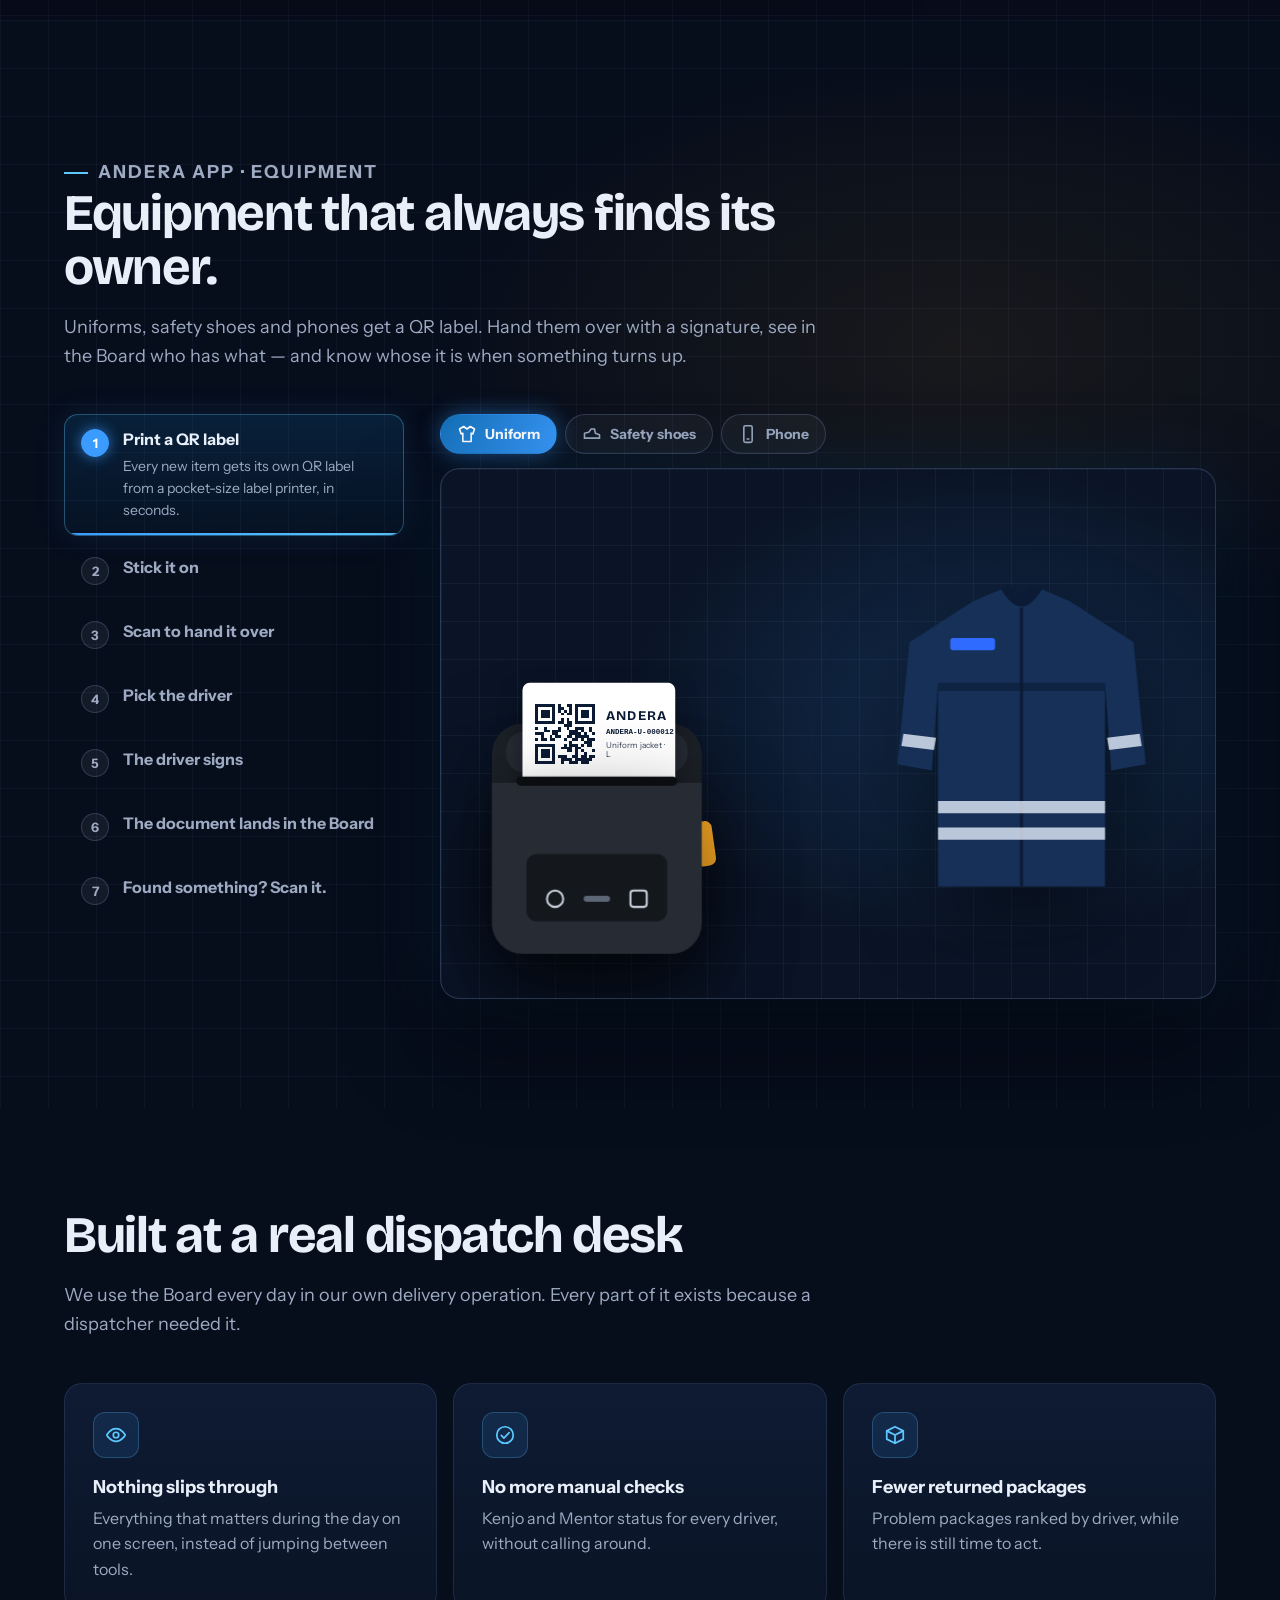
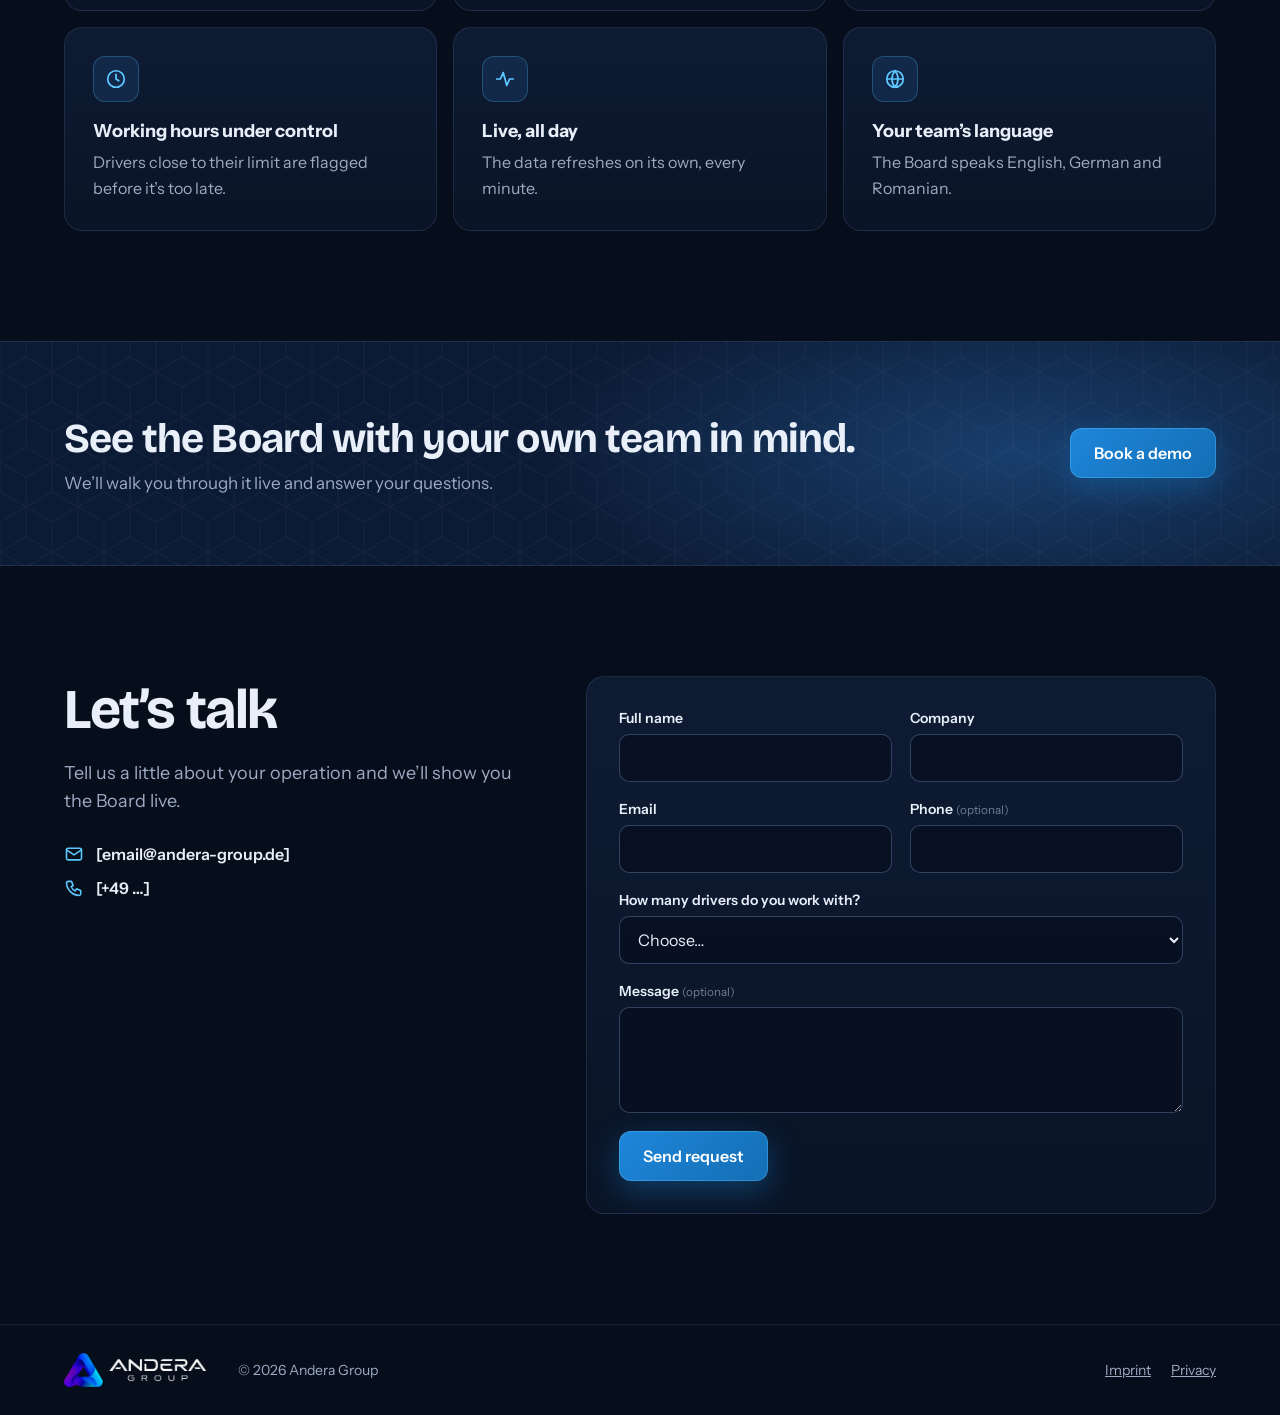
==== commit d1ecfc70: "Website: add an animated Andera App section above Equipment Six steps with the driver phone, Andera " ====
--- a/website/index.html
+++ b/website/index.html
@@ -217,6 +217,23 @@
   </div>
 </section>
 
+<section class="tour af" id="app" aria-labelledby="af-title">
+  <div class="wrap">
+    <div class="sec-head" data-reveal>
+      <p class="kicker" data-i18n="afKicker">Andera App · Requests &amp; documents</p>
+      <h2 id="af-title" data-i18n="afTitle">Requests, answers and documents — without a single phone call.</h2>
+      <p data-i18n="afSub"></p>
+    </div>
+    <div class="tour-grid" data-reveal style="--d:.1s">
+      <div class="af-col">
+        <div class="af-wrap" id="af-wrap"><div class="af-stage" id="af-stage" aria-hidden="true"></div></div>
+        <div class="step-now" id="af-now" aria-live="polite"></div>
+      </div>
+      <ol class="steps" id="af-steps"></ol>
+    </div>
+  </div>
+</section>
+
 <section class="tour equip" id="equipment" aria-labelledby="eq-title">
   <div class="wrap">
     <div class="sec-head" data-reveal>
--- a/website/assets/site.css
+++ b/website/assets/site.css
@@ -1431,3 +1431,109 @@
 .ha-upd>div{flex:1}.ha-upd b{display:block;font:700 10.5px var(--body)}
 .ha-upd button{border:0;background:none;color:#2F6BFF;font:700 10px var(--body);transition:opacity .4s}
 .s-slip #ha-upd{background:#F7F4FF;box-shadow:0 0 0 1.5px #8B5CF6}.s-read #ha-upd button{opacity:.35}
+
+/* Andera App: requests & documents (above Equipment) — violet accent, stage left, steps right */
+.af{--acc:#8B5CF6;--acc2:#C4B5FD;background:radial-gradient(900px 520px at 25% 35%,rgba(139,92,246,.14),transparent 60%),linear-gradient(rgba(196,181,253,.045) 1px,transparent 1px) 0 0/48px 48px,linear-gradient(90deg,rgba(196,181,253,.045) 1px,transparent 1px) 0 0/48px 48px,#080B19;border-top:1px solid rgba(139,92,246,.2)}
+.af .sec-head{margin-left:auto;text-align:right}
+.af .kicker{color:var(--acc2);flex-direction:row-reverse}.af .kicker::before{background:var(--acc2)}
+.af .tour-grid{grid-template-columns:minmax(0,1fr) 340px}
+.af .step.on button{background:linear-gradient(180deg,rgba(139,92,246,.2),rgba(139,92,246,.05));border-color:rgba(196,181,253,.4);box-shadow:0 0 30px rgba(139,92,246,.14)}
+.af .step.on .n{background:var(--acc);border-color:var(--acc);color:#fff;box-shadow:0 0 14px rgba(139,92,246,.75)}
+.af .step .prog{background:linear-gradient(90deg,#8B5CF6,#C4B5FD)}
+.af-col{min-width:0}
+.af-wrap{position:relative;aspect-ratio:760/540;border-radius:20px;overflow:hidden;border:1px solid rgba(139,92,246,.28);background:radial-gradient(420px 300px at 50% 50%,rgba(139,92,246,.22),transparent 70%),linear-gradient(rgba(196,181,253,.06) 1px,transparent 1px) 0 0/32px 32px,linear-gradient(90deg,rgba(196,181,253,.06) 1px,transparent 1px) 0 0/32px 32px,#0A0E1F;box-shadow:0 40px 90px rgba(0,0,0,.5),0 0 80px rgba(139,92,246,.14)}
+.af-stage{position:absolute;left:0;top:0;width:760px;height:540px;transform-origin:0 0;font-family:var(--body);color:#0B1B34}
+.af-lines{position:absolute;inset:0;width:100%;height:100%}
+.af-lines path{fill:none;stroke:rgba(196,181,253,.55);stroke-width:2;stroke-dasharray:3 7;animation:flowDash 1.2s linear infinite}
+.af-ph{position:absolute;top:30px;width:316px;transform-origin:0 0;transform:scale(.8)}
+.af-d{left:30px}.af-o{left:477px}
+.af-lbl{position:absolute;left:50%;top:-22px;transform:translateX(-50%);z-index:6;display:inline-flex;align-items:center;gap:8px;white-space:nowrap;padding:7px 15px;border-radius:999px;background:rgba(18,14,40,.95);border:1px solid rgba(167,139,250,.5);color:#EDE9FE;font:700 17px var(--body);box-shadow:0 8px 24px rgba(0,0,0,.4)}
+.af-lbl i{width:8px;height:8px;border-radius:50%;background:#A78BFA;box-shadow:0 0 10px #A78BFA}.af-o .af-lbl i{background:#5CC8FF;box-shadow:0 0 10px #5CC8FF}
+.af-hub{position:absolute;left:316px;top:206px;width:128px;display:flex;flex-direction:column;align-items:center;gap:5px;text-align:center;color:#EDE9FE}
+.af-hc{position:relative;display:grid;place-items:center;width:78px;height:78px;border-radius:50%;background:radial-gradient(circle at 50% 40%,#1C1A3A,#0B0D1C);border:1.5px solid rgba(167,139,250,.6);box-shadow:0 0 30px rgba(139,92,246,.45)}
+.af-hc img{width:44px}
+.af-hc::after{content:"";position:absolute;inset:-2px;border-radius:50%;border:2px solid #A78BFA;opacity:0}
+.af-hub.hit .af-hc::after{animation:afHit .9s ease-out}
+.af-hub.hit .af-hc{animation:afPress .4s ease}
+@keyframes afHit{0%{transform:scale(1);opacity:1}100%{transform:scale(1.8);opacity:0}}
+.af-hub b{font:800 12px var(--display);white-space:nowrap}
+.af-hub small{display:flex;align-items:center;gap:5px;font:600 10px var(--body);color:#86EFAC}.af-hub small i{width:6px;height:6px;border-radius:50%;background:#22C55E;animation:haPulse 1.6s ease infinite}
+.af-pill{position:absolute;left:0;top:0;z-index:8;display:flex;align-items:center;gap:7px;padding:8px 14px;border-radius:999px;background:linear-gradient(135deg,#8B5CF6,#5B3FD6);color:#fff;font:700 12.5px var(--body);white-space:nowrap;box-shadow:0 0 0 1px rgba(221,214,254,.5) inset,0 10px 30px rgba(139,92,246,.6);opacity:0;pointer-events:none}
+.af-pill.g{background:linear-gradient(135deg,#22C55E,#15803D);box-shadow:0 0 0 1px rgba(187,247,208,.5) inset,0 10px 30px rgba(34,197,94,.55)}
+.af-pill .ha-ic{width:15px;height:15px}
+.af-sc{position:absolute;inset:0;overflow:hidden}
+.af-sc.in{animation:afIn .55s var(--ease)}
+@keyframes afIn{from{transform:translateX(30%);opacity:0}to{transform:none;opacity:1}}
+.af-sc .ha-toast.on{transform:none;opacity:1}
+.af-hd{display:flex;align-items:center;gap:10px;margin:0 0 12px}
+.af-hd i{display:grid;place-items:center;width:28px;height:28px;border-radius:50%;background:#fff;box-shadow:0 2px 6px rgba(11,27,52,.08)}.af-hd i .ha-ic{transform:rotate(180deg);width:13px;height:13px}
+.af-hd b{font:800 17px var(--display)}
+.af-lb{display:block;margin:10px 2px 6px;font:700 9px var(--body);letter-spacing:.06em;text-transform:uppercase;color:#5B6B85}
+.af-chips{display:flex;gap:6px}
+.af-chips span{padding:6px 11px;border-radius:999px;background:#fff;font:600 10px var(--body);box-shadow:0 1px 4px rgba(11,27,52,.06)}.af-chips span.on{background:#2F6BFF;color:#fff}
+.af-cal{padding:10px;border-radius:14px;background:#fff;box-shadow:0 2px 8px rgba(11,27,52,.05)}
+.af-cm{display:flex;justify-content:space-between;margin-bottom:6px;font-size:11px}.af-cm span{color:#98A2B3;letter-spacing:4px}
+.af-cg{display:grid;grid-template-columns:repeat(7,1fr);gap:3px;text-align:center}
+.af-cg i{display:grid;place-items:center;height:22px;border-radius:7px;font:600 9.5px var(--body);font-style:normal;transition:background .3s,color .3s,transform .3s}
+.af-cg i.h{color:#98A2B3;font-size:8.5px}.af-cg i.ps{color:#C0C7D3}.af-cg i.td{box-shadow:inset 0 0 0 1.5px #2F6BFF;color:#2F6BFF}
+.af-cg i.on{background:#2F6BFF;color:#fff;transform:scale(1.08)}
+.af-sum{display:flex;align-items:center;gap:8px;max-height:0;opacity:0;overflow:hidden;margin-top:0;padding:0 10px;border-radius:11px;background:#E8EFFF;color:#1E4FD8;font-size:10.5px;transition:max-height .4s,opacity .4s,margin .4s,padding .4s}
+.af-sum.on{max-height:40px;opacity:1;margin-top:8px;padding:8px 10px}.af-sum .ha-ic{width:14px;height:14px}
+.af-in{display:flex;align-items:center;gap:8px;padding:10px 12px;border-radius:12px;background:#fff;font-size:10.5px;color:#3B4A61;box-shadow:0 1px 4px rgba(11,27,52,.06)}
+.af-in .ha-ic{width:14px;height:14px;color:#2F6BFF}
+.af-in.area{align-items:flex-start;min-height:92px;font-size:11.5px;line-height:1.45;color:#0B1B34}
+.af-cur{display:inline-block;width:1.5px;height:14px;background:#2F6BFF;margin-left:1px;animation:afBlink 1s steps(1) infinite}
+@keyframes afBlink{50%{opacity:0}}
+.af-btn{position:relative;display:flex;align-items:center;justify-content:center;gap:7px;margin-top:14px;padding:12px;border-radius:13px;background:#2F6BFF;color:#fff;font:700 12px var(--body);box-shadow:0 8px 18px rgba(47,107,255,.3)}
+.af-btn .ha-ic{width:14px;height:14px}
+.af-btn.g{background:#1E9E5A;box-shadow:0 8px 18px rgba(30,158,90,.3)}.af-btn.ghost{background:#fff;color:#3B4A61;box-shadow:inset 0 0 0 1.5px #E4E8F0}
+.af-2b{display:grid;grid-template-columns:1fr 1fr;gap:8px}.af-2b .af-btn{margin-top:14px}
+.af-tp{animation:afPress .35s ease,afRing .9s ease-out}
+@keyframes afPress{50%{transform:scale(.93)}}
+@keyframes afRing{0%{box-shadow:0 0 0 0 rgba(139,92,246,.75)}100%{box-shadow:0 0 0 16px rgba(139,92,246,0)}}
+.af-done{display:flex;align-items:center;gap:8px;max-height:0;opacity:0;overflow:hidden;margin-top:0;padding:0 12px;border-radius:12px;background:#E6F7EE;color:#0E7A4A;font:700 10.5px var(--body);transition:max-height .45s,opacity .4s,margin .45s,padding .45s}
+.af-done.on{max-height:50px;opacity:1;margin-top:10px;padding:10px 12px}
+.af-done span{display:grid;place-items:center;width:20px;height:20px;border-radius:50%;background:#1E9E5A;color:#fff;flex:none}
+.ha-tag.okk{background:#D7F5E5;color:#0E7A4A}.ha-tag.nw{background:#EDE7FF;color:#6D4AE8}
+.af-sc .ha-row.hot{background:#EAF8F0}
+.af-new{max-height:0;opacity:0;padding-top:0!important;padding-bottom:0!important;border-bottom-width:0!important;overflow:hidden;transition:max-height .5s var(--ease),opacity .4s,padding .5s,background .6s}
+.af-new.show{max-height:60px;opacity:1;padding-top:8px!important;padding-bottom:8px!important;border-bottom-width:1px!important;background:#F3EEFF}
+.af-pdf{position:absolute;left:0;right:0;bottom:0;height:80%;z-index:7;padding:14px;border-radius:24px 24px 0 0;background:#fff;box-shadow:0 -14px 40px rgba(11,27,52,.25);transform:translateY(105%);transition:transform .6s var(--ease)}
+.af-pdf.on{transform:none}
+.af-pdf-h{display:flex;justify-content:space-between;align-items:center;margin-bottom:10px;font-size:12px}.af-pdf-h span{color:#98A2B3}
+.af-doc{padding:14px;border-radius:12px;border:1px solid #E4E8F0;background:#FBFCFE}
+.af-doc-t{display:flex;align-items:center;gap:9px;padding-bottom:10px;margin-bottom:8px;border-bottom:1px solid #E4E8F0}.af-doc-t img{width:26px}.af-doc-t b{display:block;font:800 11px var(--display)}.af-doc-t small{font-size:9px;color:#5B6B85}
+.af-dl{display:flex;justify-content:space-between;padding:5px 0;font-size:10px;color:#3B4A61}.af-dl b{color:#0B1B34}
+.af-dl.net{margin-top:6px;padding:9px 10px;border-radius:9px;background:#E6F7EE;color:#0E7A4A;font-weight:700}.af-dl.net b{color:#0E7A4A;font:800 13px var(--display)}
+.af-bl{display:block;height:6px;margin-top:12px;border-radius:3px;background:#EEF1F5}.af-bl.s{width:60%;margin-top:6px}
+.af-ok{display:grid;place-items:center;width:20px;height:20px;border-radius:50%;background:#1E9E5A;color:#fff;font-size:11px}
+.af-pl{display:grid;grid-template-columns:1fr 1fr;gap:6px}
+.af-pl span{padding:9px;border-radius:11px;background:#fff;text-align:center;font:600 10.5px var(--body);box-shadow:0 1px 4px rgba(11,27,52,.06);transition:background .3s,color .3s}
+.af-pl span.on{background:#8B5CF6;color:#fff}
+.af-ph3{display:grid;grid-template-columns:repeat(4,1fr);gap:6px}
+.af-ph3 i{aspect-ratio:1;border-radius:10px;background:#E4E8F0 center/cover;opacity:0;transform:scale(.6);transition:opacity .35s,transform .45s var(--ease)}
+.af-ph3 i.on{opacity:1;transform:none}
+.af-ph3 i.add{display:grid;place-items:center;opacity:1;transform:none;background:#fff;border:1.5px dashed #B9C1CC;color:#98A2B3;font:400 20px var(--body);font-style:normal}
+.af-sc #af-ovac.hot{background:#F3EEFF;box-shadow:0 0 0 1.5px #8B5CF6}
+.af-who{display:flex;align-items:center;gap:10px}.af-who .av{border-radius:50%}.af-who div{flex:1}.af-who b{display:block;font:800 13px var(--display)}.af-who small{font-size:9.5px;color:#5B6B85}
+.af-kv{display:grid;grid-template-columns:1fr 1fr;gap:10px;margin-top:8px}.af-kv small{display:block;font-size:9px;color:#5B6B85}.af-kv b{font:700 11.5px var(--body)}
+.af-pn{display:flex;align-items:baseline;gap:8px}.af-pn b{font:800 26px var(--display);font-variant-numeric:tabular-nums}.af-pn span{flex:1;font-size:10px;font-weight:600}.af-pn i{font:700 11px var(--body);font-style:normal}
+.af-pb{height:6px;border-radius:3px;background:#EEF1F5;margin:8px 0 10px;overflow:hidden}.af-pb i{display:block;height:100%;width:81%;background:#1E9E5A;transition:width 1.6s linear}.af-pb.go i{width:100%}
+.af-pc{margin-bottom:8px}
+.af-mr .av{border-radius:50%;flex:none}
+.af-ck{display:grid;place-items:center;width:18px;height:18px;border-radius:50%;background:#EEF1F5;color:transparent;font-size:10px;transition:background .3s,color .3s,transform .3s}
+.af-mr.ok .af-ck{background:#1E9E5A;color:#fff;transform:scale(1.1)}
+.af-dm{display:flex;gap:10px;align-items:flex-start;padding:10px;margin-bottom:8px;border-radius:14px;background:#fff;box-shadow:0 2px 8px rgba(11,27,52,.05)}
+.af-dm>i{width:66px;height:50px;border-radius:9px;background:#E4E8F0 center/cover;flex:none}
+.af-dm b{display:block;font:700 10.5px var(--body)}.af-dm small{display:block;font-size:9px;color:#5B6B85;margin-top:2px}
+.af-thumbs{display:flex;gap:4px;margin-top:6px}.af-thumbs i{width:26px;height:20px;border-radius:5px;background:center/cover}.af-thumbs em{font:700 9px var(--body);font-style:normal;color:#5B6B85;align-self:center}
+.af-dm.n{max-height:0;opacity:0;padding-top:0;padding-bottom:0;margin-bottom:0;overflow:hidden;transition:max-height .6s var(--ease),opacity .4s,padding .6s,margin .6s,box-shadow .6s}
+.af-dm.n.show{max-height:120px;opacity:1;padding-top:10px;padding-bottom:10px;margin-bottom:8px;box-shadow:0 0 0 1.5px #8B5CF6,0 10px 24px rgba(139,92,246,.2)}
+.af-ann{padding:4px 10px}
+.af-an{display:flex;gap:9px;align-items:center;padding:8px 0;border-bottom:1px solid #EEF1F5}.af-an:last-child{border:0}
+.af-an>span{display:grid;place-items:center;width:28px;height:28px;border-radius:50%;background:#FFF1E6;color:#C2410C;flex:none}.af-an .ha-ic{width:14px;height:14px}
+.af-an b{display:block;font:700 10px/1.3 var(--body)}.af-an small{font-size:8.5px;color:#5B6B85}
+.af-an.n{max-height:0;opacity:0;padding:0;overflow:hidden;transition:max-height .5s,opacity .4s,padding .5s}
+.af-ann.show .af-an.n{max-height:70px;opacity:1;padding:8px 0}
+.af-sc #af-need.af-tp{display:inline-block}
+@media (max-width:980px){.af .tour-grid{grid-template-columns:1fr}.af .steps{order:-1}.af .sec-head{text-align:left;margin-left:0}.af .kicker{flex-direction:row}.af .step-now{border-color:rgba(139,92,246,.3)}}
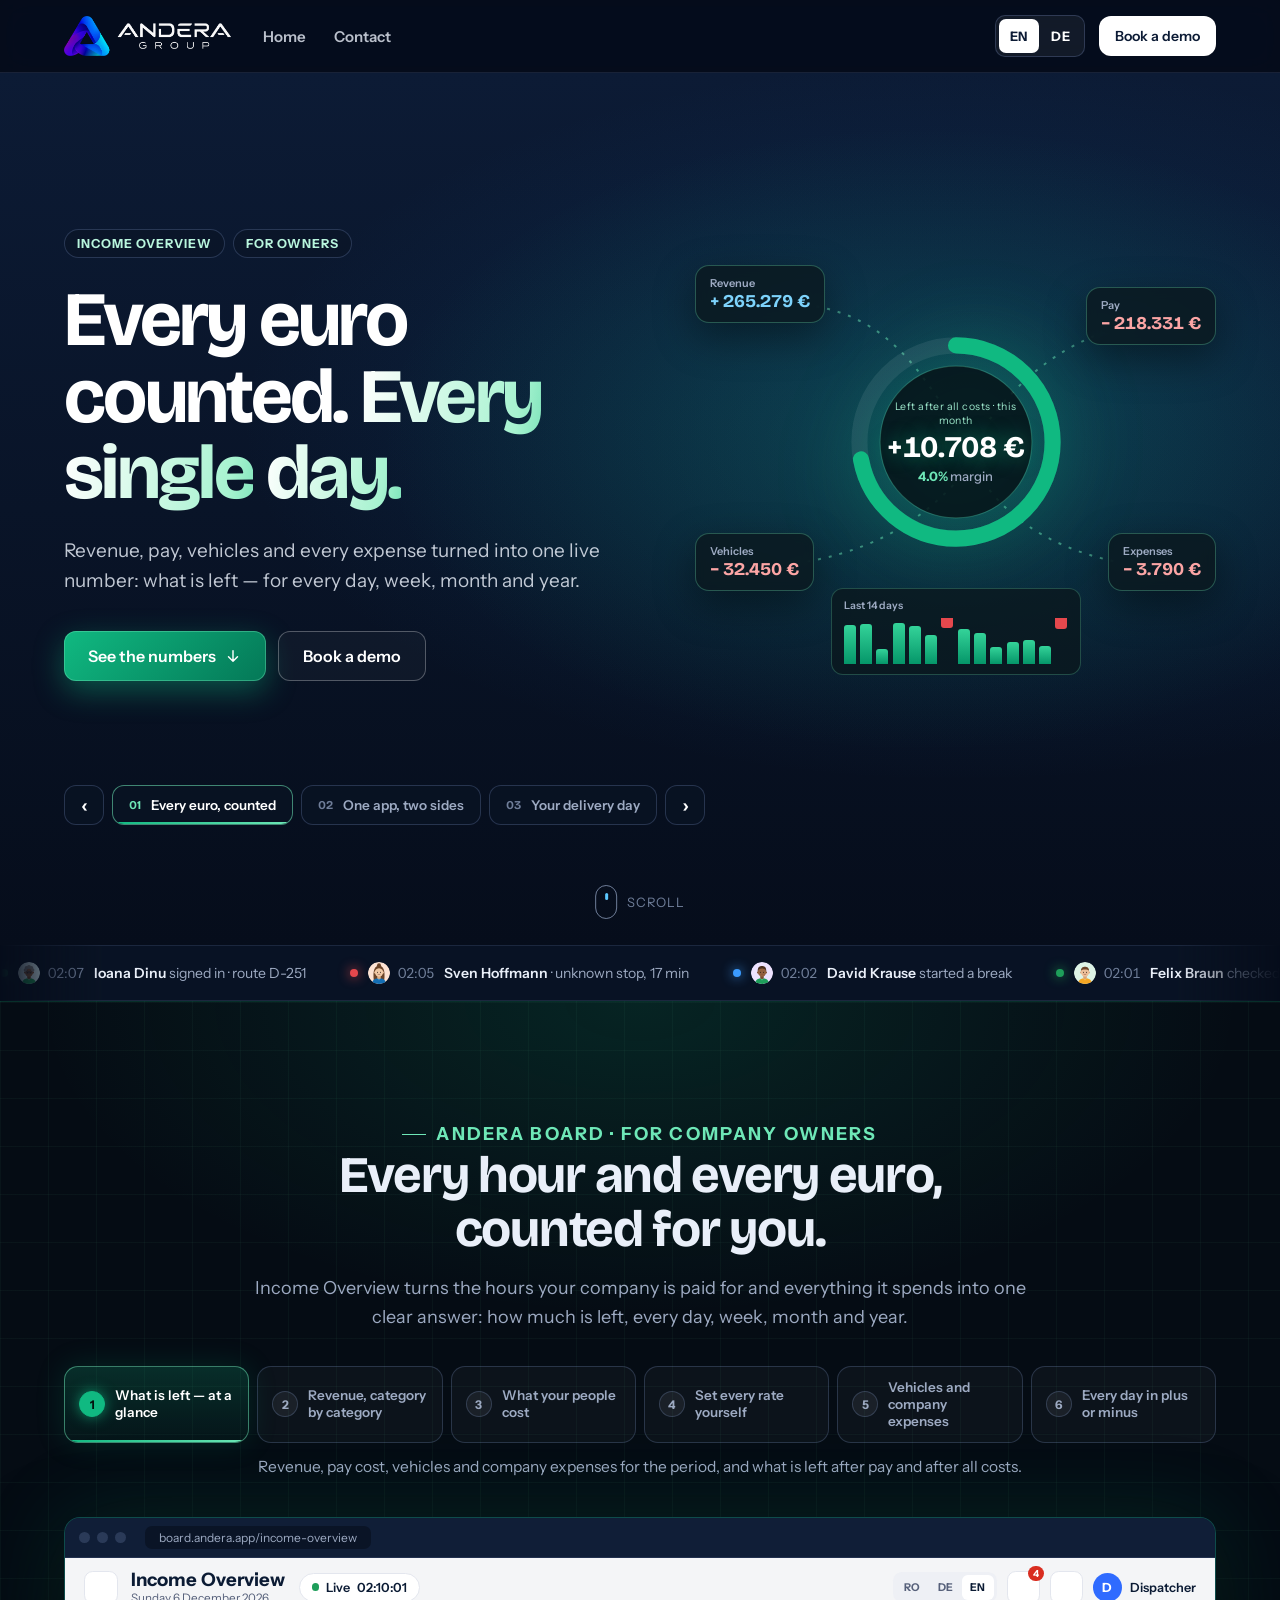
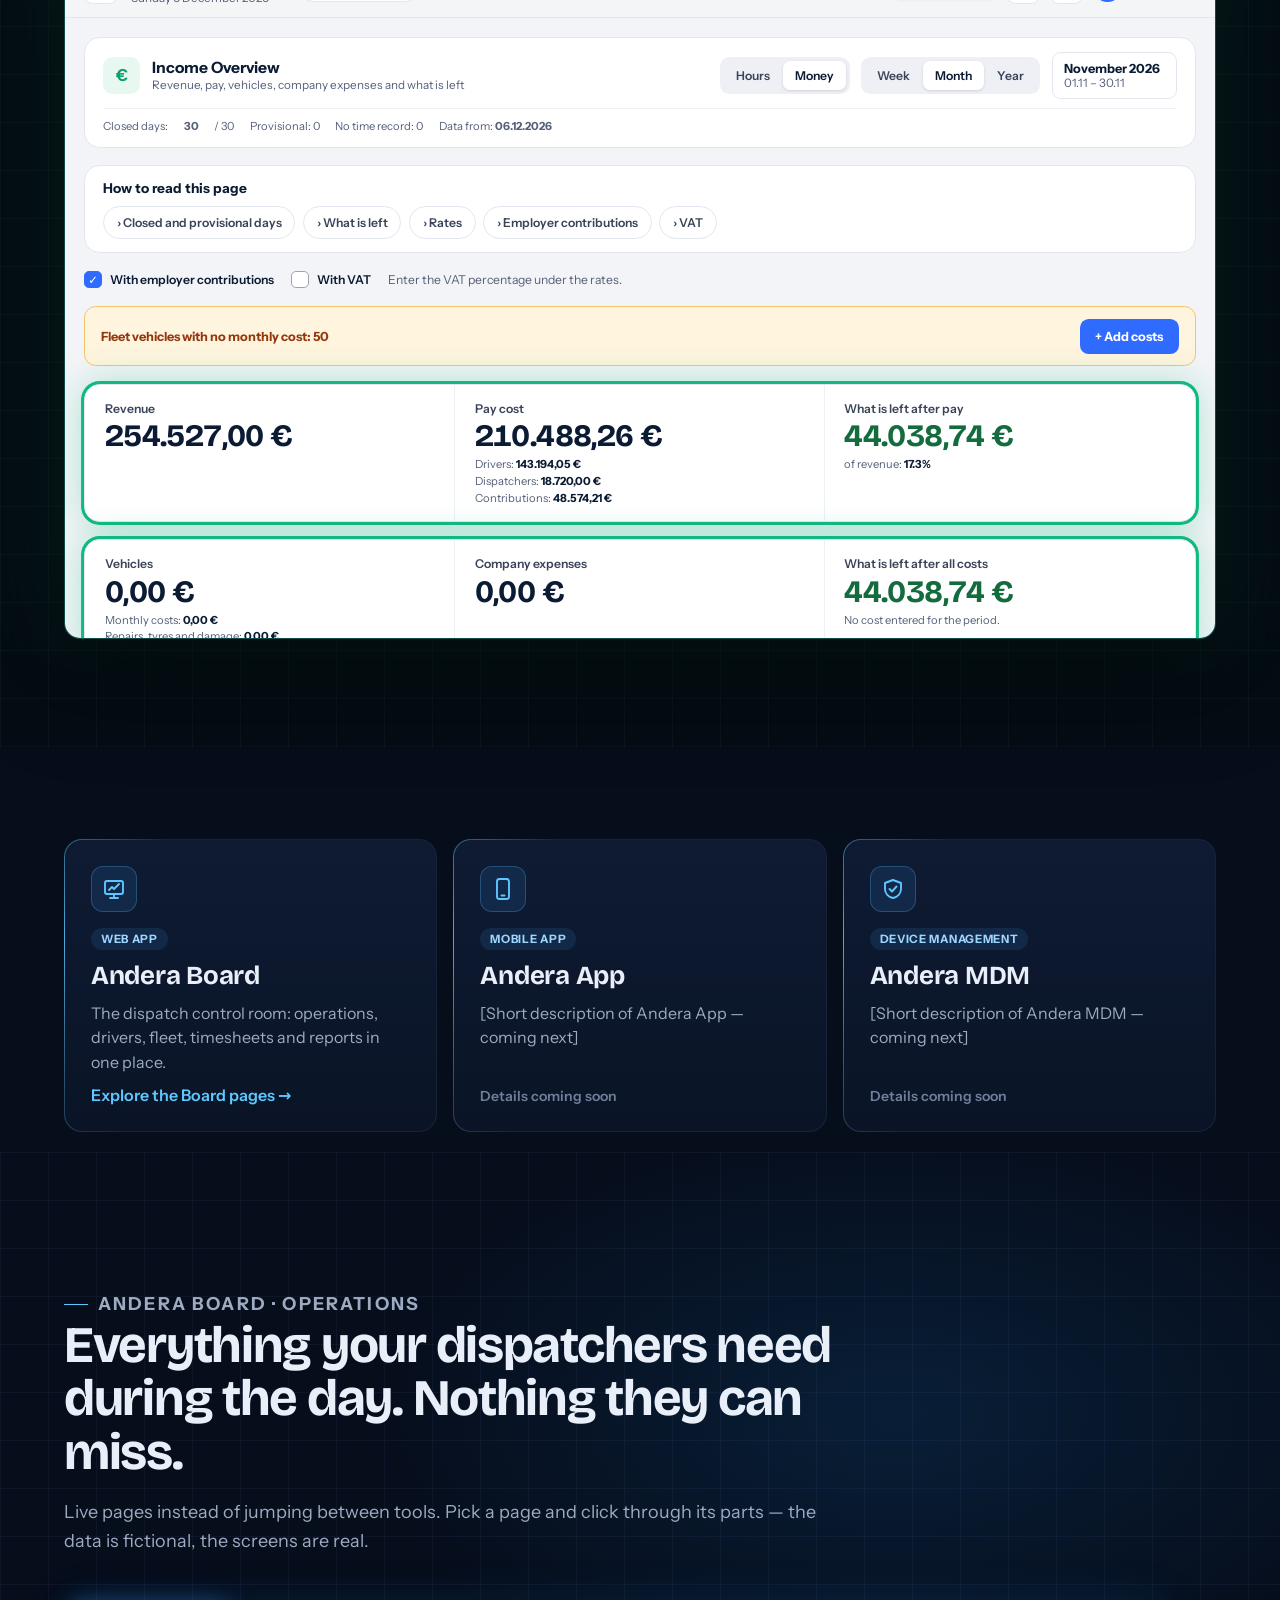
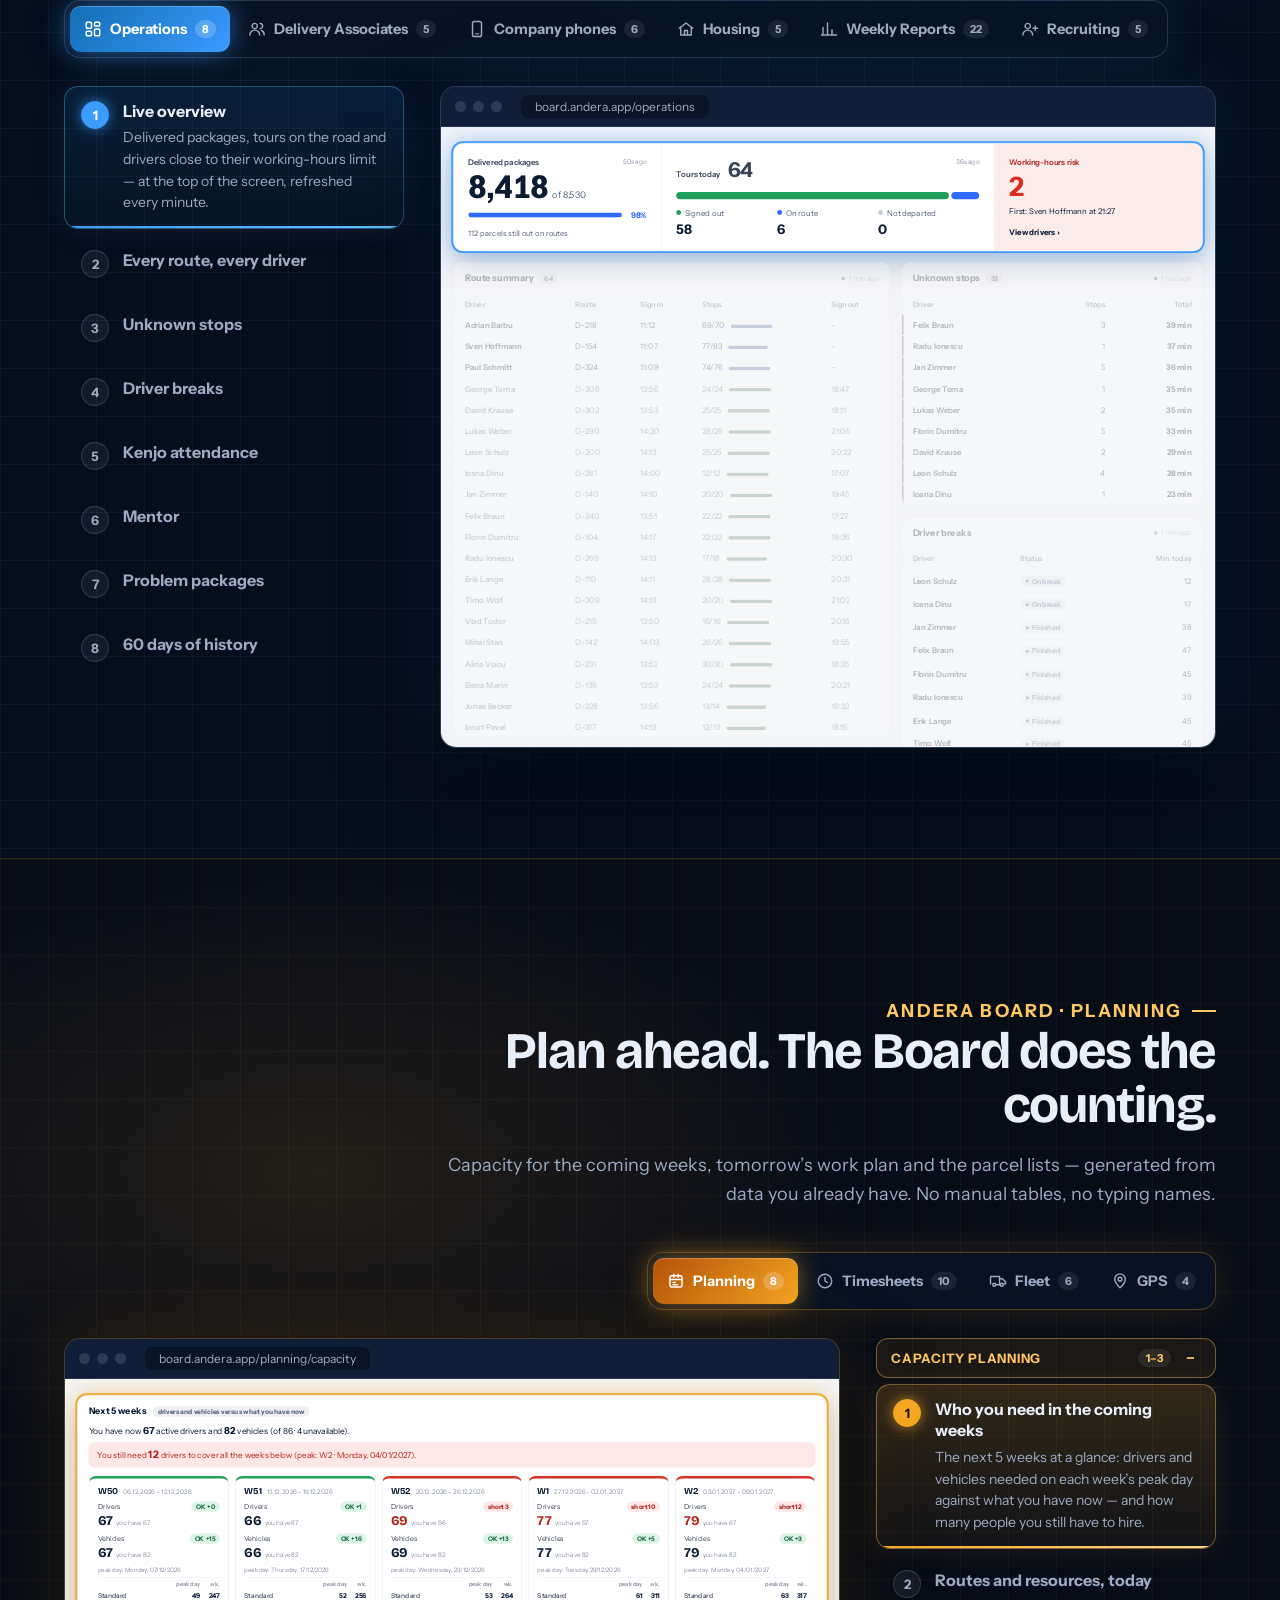
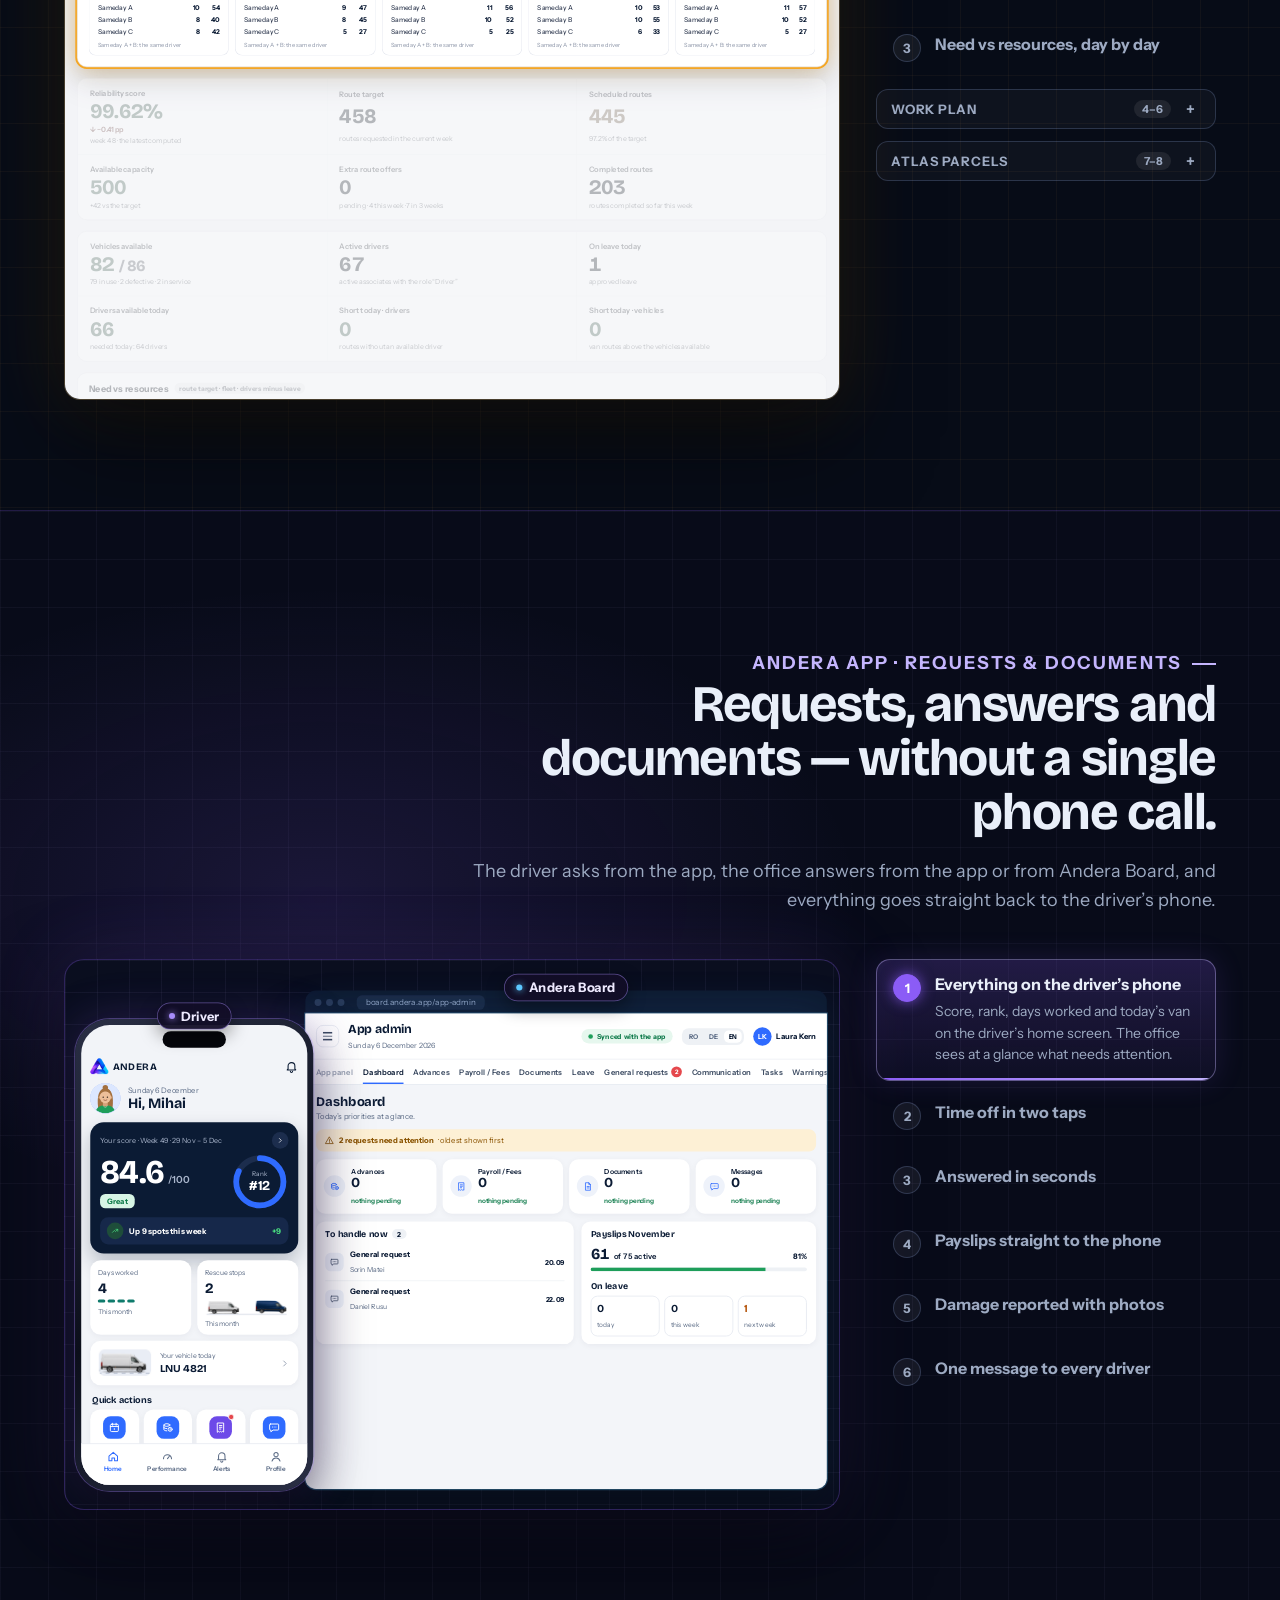
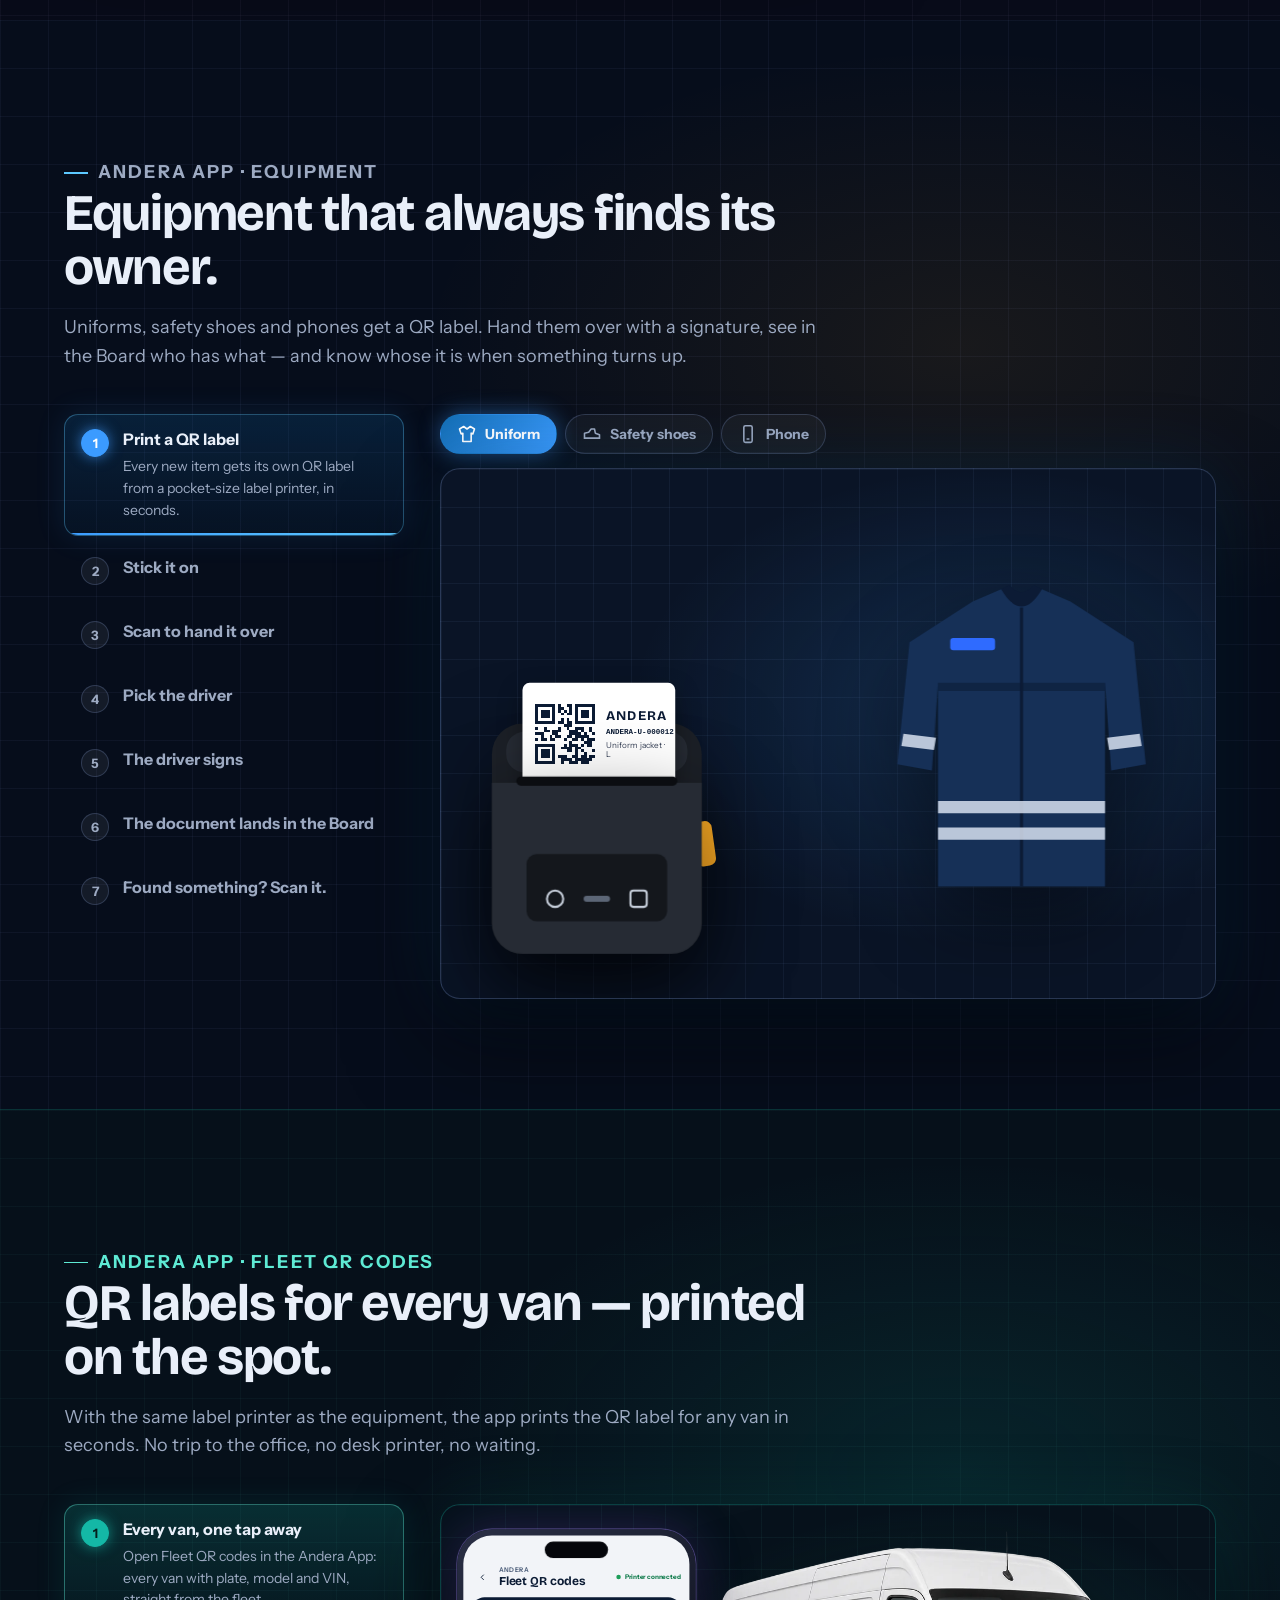
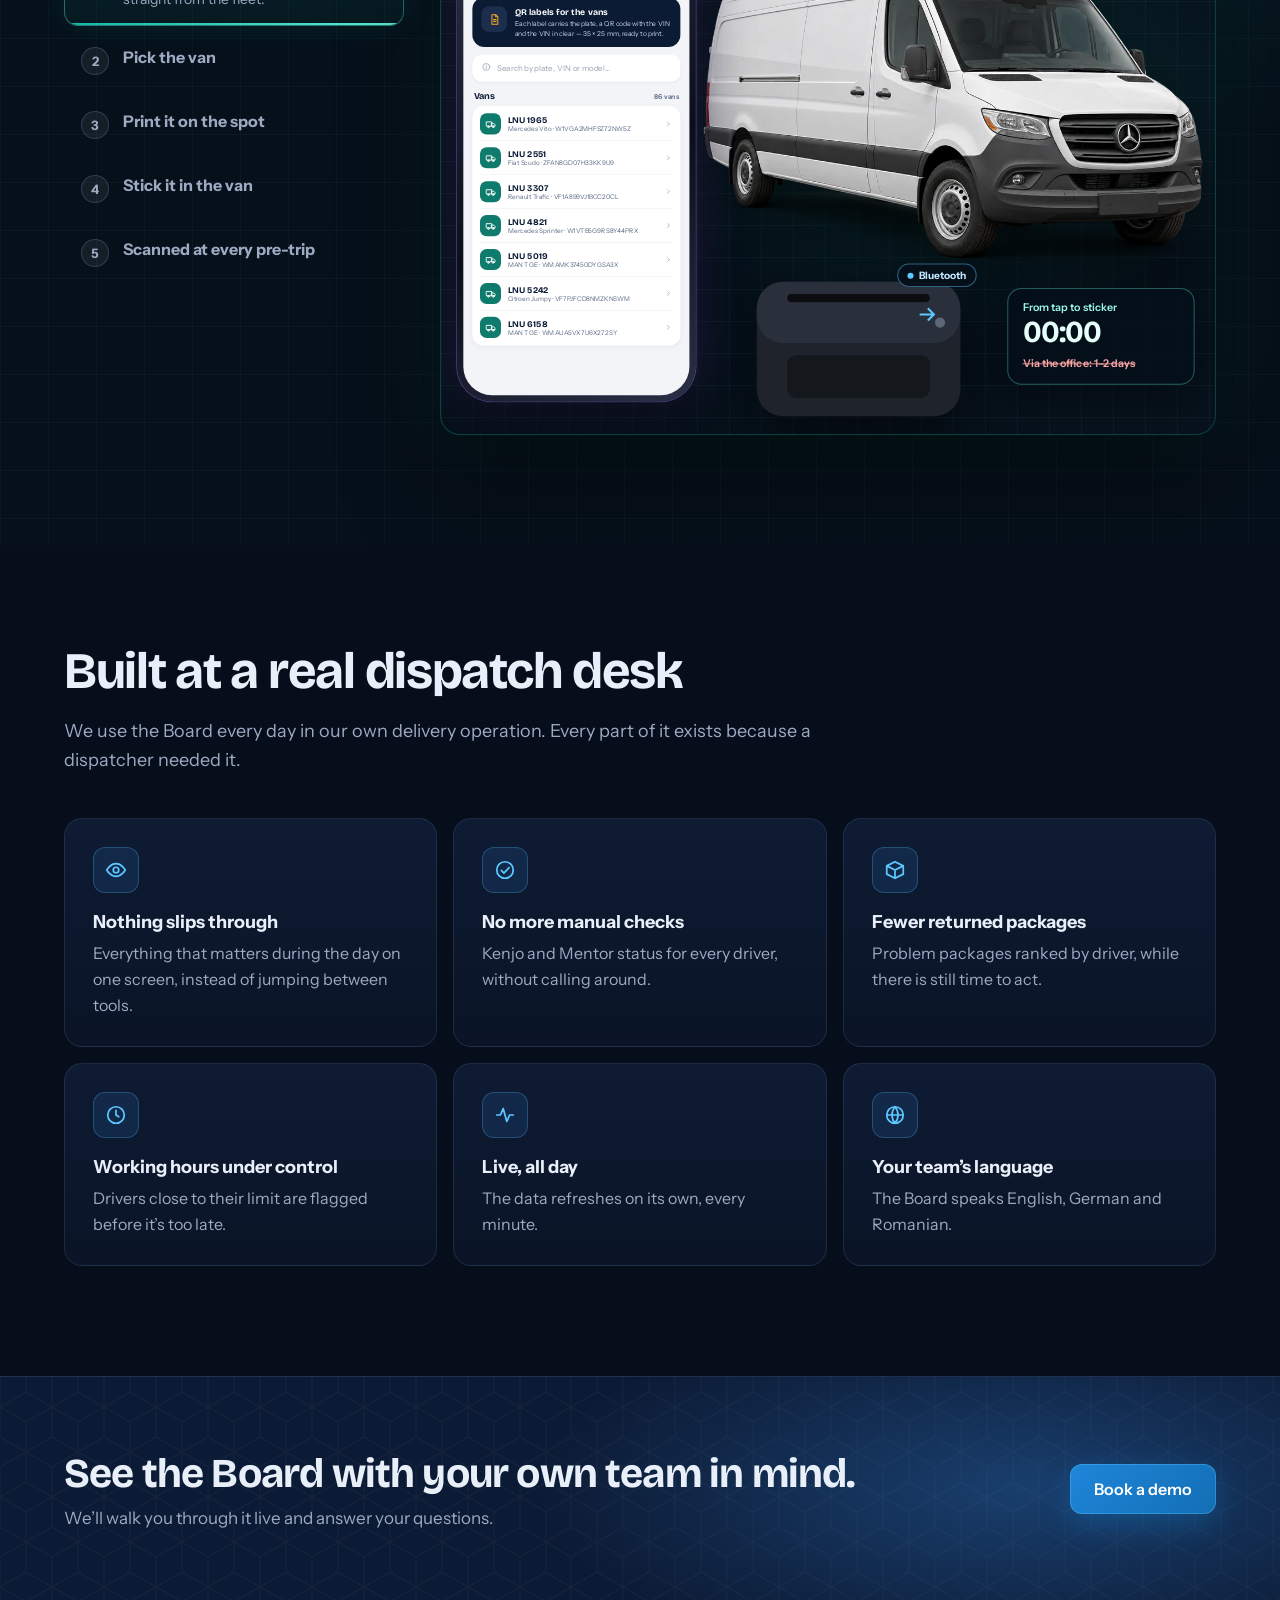
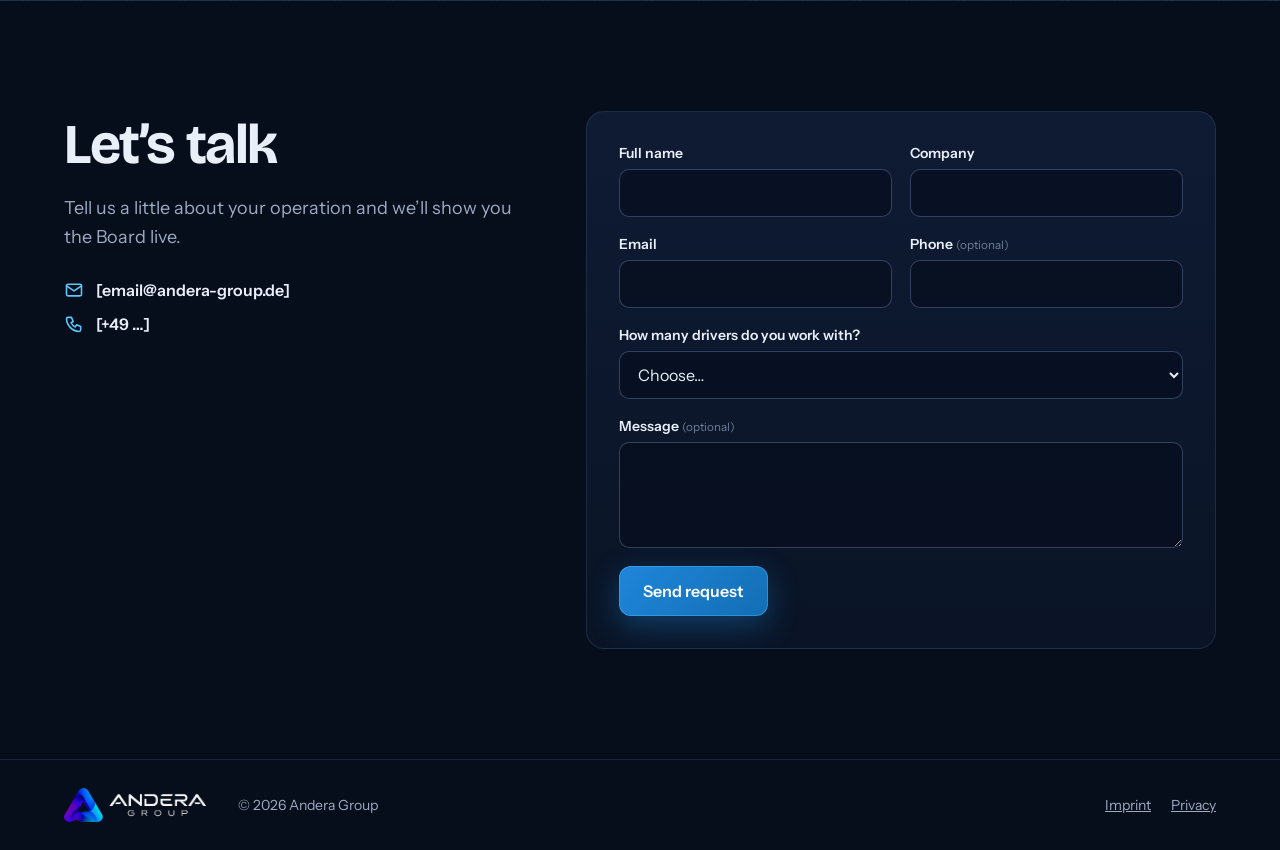
==== commit 5b47c965: "Website: add a Fleet QR labels section below Equipment The app picks a van, prints its 35 × 25 mm QR" ====
--- a/website/index.html
+++ b/website/index.html
@@ -252,6 +252,23 @@
   </div>
 </section>
 
+<section class="tour qrs" id="fleet-qr" aria-labelledby="qr-title">
+  <div class="wrap">
+    <div class="sec-head" data-reveal>
+      <p class="kicker" data-i18n="qrKicker">Andera App · Fleet QR codes</p>
+      <h2 id="qr-title" data-i18n="qrTitle">QR labels for every van — printed on the spot.</h2>
+      <p data-i18n="qrSub"></p>
+    </div>
+    <div class="tour-grid" data-reveal style="--d:.1s">
+      <ol class="steps" id="qr-steps"></ol>
+      <div class="qr-col">
+        <div class="qr-wrap" id="qr-wrap"><div class="qr-stage" id="qr-stage" aria-hidden="true"></div></div>
+        <div class="step-now" id="qr-now" aria-live="polite"></div>
+      </div>
+    </div>
+  </div>
+</section>
+
 <section class="benefits" aria-labelledby="ben-title">
   <div class="wrap">
     <div class="sec-head" data-reveal>
--- a/website/assets/site.css
+++ b/website/assets/site.css
@@ -1445,8 +1445,6 @@
 .af-stage{position:absolute;left:0;top:0;width:760px;height:540px;transform-origin:0 0;font-family:var(--body);color:#0B1B34}
 .af-lines{position:absolute;inset:0;width:100%;height:100%}
 .af-lines path{fill:none;stroke:rgba(196,181,253,.55);stroke-width:2;stroke-dasharray:3 7;animation:flowDash 1.2s linear infinite}
-.af-ph{position:absolute;top:30px;width:316px;transform-origin:0 0;transform:scale(.8)}
-.af-d{left:30px}.af-o{left:477px}
 .af-lbl{position:absolute;left:50%;top:-22px;transform:translateX(-50%);z-index:6;display:inline-flex;align-items:center;gap:8px;white-space:nowrap;padding:7px 15px;border-radius:999px;background:rgba(18,14,40,.95);border:1px solid rgba(167,139,250,.5);color:#EDE9FE;font:700 17px var(--body);box-shadow:0 8px 24px rgba(0,0,0,.4)}
 .af-lbl i{width:8px;height:8px;border-radius:50%;background:#A78BFA;box-shadow:0 0 10px #A78BFA}.af-o .af-lbl i{background:#5CC8FF;box-shadow:0 0 10px #5CC8FF}
 .af-hub{position:absolute;left:316px;top:206px;width:128px;display:flex;flex-direction:column;align-items:center;gap:5px;text-align:center;color:#EDE9FE}
@@ -1537,3 +1535,210 @@
 .af-ann.show .af-an.n{max-height:70px;opacity:1;padding:8px 0}
 .af-sc #af-need.af-tp{display:inline-block}
 @media (max-width:980px){.af .tour-grid{grid-template-columns:1fr}.af .steps{order:-1}.af .sec-head{text-align:left;margin-left:0}.af .kicker{flex-direction:row}.af .step-now{border-color:rgba(139,92,246,.3)}}
+
+/* Andera App section: Board window (right), driver phone (left), office phone rising from the corner */
+.af-ph{position:absolute;width:316px;transform-origin:0 0}
+.af-d{left:10px;top:58px;transform:scale(.74);z-index:3}
+.af-o{left:566px;top:150px;transform:scale(.58) translateY(760px);z-index:4;transition:transform .7s var(--ease)}
+.af-o.up{transform:scale(.58) translateY(0)}
+.af-o .ha-fr{box-shadow:0 0 0 1.5px rgba(92,200,255,.45),0 30px 70px rgba(0,0,0,.6),0 0 60px rgba(59,155,255,.3)}
+.ab{position:absolute;left:236px;top:30px;width:680px;transform-origin:0 0;transform:scale(.753);z-index:1}
+.ab .af-lbl{top:-22px}.ab .af-lbl i{background:#5CC8FF;box-shadow:0 0 10px #5CC8FF}
+.ab-bar{display:flex;align-items:center;gap:6px;height:30px;padding:0 12px;border-radius:14px 14px 0 0;background:#0E1A30}
+.ab-bar i{width:9px;height:9px;border-radius:50%;background:#2A3A58}
+.ab-bar span{margin-left:10px;padding:3px 12px;border-radius:7px;background:#1A2944;color:#9DB0CF;font-size:10.5px}
+.ab-body{position:relative;height:620px;overflow:hidden;border-radius:0 0 14px 14px;background:#F3F5F9;color:#0B1B34;font-family:var(--body);box-shadow:0 0 0 1.5px rgba(92,200,255,.3),0 30px 70px rgba(0,0,0,.5),0 0 60px rgba(59,155,255,.16)}
+.ab-pgw.in{animation:abIn .55s var(--ease)}
+@keyframes abIn{from{opacity:0;transform:translateY(14px)}to{opacity:1;transform:none}}
+.ab-top{display:flex;align-items:center;gap:12px;padding:10px 14px;background:#fff;border-bottom:1px solid #E4E8F0}
+.ab-burg{display:flex;flex-direction:column;gap:3px;padding:8px;border-radius:9px;border:1px solid #E4E8F0}.ab-burg i{width:12px;height:1.5px;background:#3B4A61}
+.ab-tt{flex:1}.ab-tt b{display:block;font:800 16px var(--display)}.ab-tt small{font-size:9.5px;color:#5B6B85}
+.ab-sync{display:flex;align-items:center;gap:5px;padding:4px 9px;border-radius:999px;background:#E6F7EE;color:#0E7A4A;font:700 9px var(--body)}.ab-sync i{width:6px;height:6px;border-radius:50%;background:#1E9E5A;animation:haPulse 1.6s ease infinite}
+.ab-lang{display:flex;gap:2px;padding:3px;border-radius:9px;background:#EEF1F5}.ab-lang i{padding:3px 6px;border-radius:6px;font:700 8.5px var(--body);font-style:normal;color:#5B6B85}.ab-lang i.on{background:#fff;color:#0B1B34}
+.ab-me{display:flex;align-items:center;gap:6px;font:700 10px var(--body)}.ab-me i{display:grid;place-items:center;width:24px;height:24px;border-radius:50%;background:#2F6BFF;color:#fff;font:700 9px var(--body);font-style:normal}
+.ab-tabs{display:flex;gap:13px;padding:0 14px;background:#fff;border-bottom:1px solid #E4E8F0;font:600 10px var(--body);color:#3B4A61;white-space:nowrap;overflow:hidden}
+.ab-tabs span{position:relative;display:flex;align-items:center;gap:4px;padding:9px 0}.ab-tabs span.mu{color:#98A2B3}
+.ab-tabs span.on{color:#0B1B34}.ab-tabs span.on::after{content:"";position:absolute;left:0;right:0;bottom:0;height:2px;background:#2F6BFF}
+.ab-tabs em{display:grid;place-items:center;min-width:14px;height:14px;border-radius:7px;background:#E5484D;color:#fff;font:700 8px var(--body);font-style:normal}
+.ab-pg{padding:12px 14px;transition:transform .9s var(--ease)}
+.ab-pg h3{margin:0;font:800 17px var(--display)}.ab-sub{margin:2px 0 10px;font-size:10px;color:#5B6B85}
+.ab-warn{display:flex;align-items:center;gap:6px;padding:8px 11px;border-radius:9px;background:#FDF0D5;color:#8A5300;font-size:10px;margin-bottom:10px}.ab-warn .ha-ic{width:13px;height:13px}
+.ab-k4{display:grid;grid-template-columns:repeat(4,1fr);gap:8px;margin-bottom:10px}
+.ab-k4>div{display:flex;align-items:center;gap:8px;padding:10px;border-radius:12px;background:#fff;box-shadow:0 2px 8px rgba(11,27,52,.05)}
+.ab-k4 span{display:grid;place-items:center;width:28px;height:28px;border-radius:50%;background:#EEF2FA;color:#2F6BFF;flex:none}.ab-k4 .ha-ic{width:13px;height:13px}
+.ab-k4 small{display:block;font-size:9px;font-weight:600}.ab-k4 b{display:block;font:800 18px/1.1 var(--display)}.ab-k4 em{font:600 8.5px var(--body);font-style:normal;color:#0E7A4A}
+.ab-k4 b.am{color:#B45309}.ab-k4 b.rd{color:#E5484D}.ab-k4 b.vi{color:#6D4AE8}
+.ab-g2{display:grid;grid-template-columns:1.1fr 1fr;gap:10px}
+.ab-card{position:relative;padding:10px 12px;border-radius:12px;background:#fff;box-shadow:0 2px 8px rgba(11,27,52,.05);margin-bottom:10px}
+.ab-card h4{display:flex;align-items:center;gap:6px;margin:0 0 6px;font:800 11.5px var(--display)}.ab-card h4.mt{margin-top:12px}
+.ab-card h4 em{padding:1px 7px;border-radius:7px;background:#EEF1F5;font:700 9px var(--body);font-style:normal}.ab-card h4 small{margin-left:auto;font:500 9px var(--body);color:#98A2B3}
+.ab-row{display:flex;align-items:center;gap:8px;padding:7px 0;border-bottom:1px solid #EEF1F5}.ab-row:last-child{border:0}
+.ab-ri{display:grid;place-items:center;width:24px;height:24px;border-radius:7px;background:#EEF2FA;color:#3B4A61}.ab-ri .ha-ic{width:12px;height:12px}
+.ab-row div{flex:1}.ab-row b{display:block;font:700 10px var(--body)}.ab-row small{font-size:9px;color:#5B6B85}.ab-row em{font:700 9px var(--body);font-style:normal}
+.ab-pn{display:flex;align-items:baseline;gap:6px;font-size:10px;font-weight:600}.ab-pn b{font:800 20px var(--display);font-variant-numeric:tabular-nums}.ab-pn i{margin-left:auto;font-style:normal;font-weight:700}
+.ab-pb{height:5px;border-radius:3px;background:#EEF1F5;margin:6px 0 8px;overflow:hidden}.ab-pb i{display:block;height:100%;background:#1E9E5A;transition:width 1.8s linear}
+.ab-k3{display:grid;grid-template-columns:repeat(3,1fr);gap:6px}.ab-k3 div{padding:7px;border-radius:9px;border:1px solid #E4E8F0}.ab-k3 b{display:block;font:800 14px var(--display)}.ab-k3 b.am{color:#B45309}.ab-k3 small{font-size:8.5px;color:#5B6B85}
+/* leave */
+.ab-cal{padding:8px 10px 6px;border-radius:12px;background:#fff;box-shadow:0 2px 8px rgba(11,27,52,.05);margin-bottom:10px}
+.ab-ch{display:flex;align-items:center;gap:8px;margin-bottom:6px}.ab-ch b{flex:1;font:800 11px var(--display)}.ab-ch span{padding:3px 9px;border-radius:7px;border:1px solid #E4E8F0;font-size:9px}
+.ab-cg{display:grid;grid-template-columns:repeat(7,1fr);gap:3px}
+.ab-cg i{height:31px;padding:3px 4px;border-radius:6px;border:1px solid #E4E8F0;font-style:normal;overflow:hidden}
+.ab-cg i.h{height:auto;border:0;padding:0 2px;font:700 8px var(--body);color:#98A2B3}
+.ab-cg i b{display:block;font:700 8px var(--body)}.ab-cg i.ot{border-style:dashed;color:#B9C1CC;background:transparent}.ab-cg i.we{background:#F3F5F9}
+.ab-cg i.td{border:1.5px solid #2F6BFF}.ab-cg i.td b{display:inline-grid;place-items:center;width:13px;height:13px;border-radius:50%;background:#2F6BFF;color:#fff}
+.ab-cg u{display:block;margin-top:2px;padding:1px 3px;border-radius:4px;font:600 7px var(--body);text-decoration:none;white-space:nowrap}
+.ab-cg u.ap{background:#E8EFFF;color:#2F6BFF}
+.ab-cg u.me{background:#FDF0D5;color:#B45309;opacity:0;transform:scale(.6);transition:opacity .4s,transform .4s var(--ease),background .4s,color .4s}
+.ab-cg u.me.on{opacity:1;transform:none}.ab-cg u.me.ok{background:#E8EFFF;color:#2F6BFF}
+.ab-lg{display:flex;gap:12px;margin-top:5px;font-size:8.5px;color:#5B6B85}.ab-lg span{display:flex;align-items:center;gap:4px}.ab-lg i{width:9px;height:9px;border-radius:3px}.ab-lg i.ap{background:#E8EFFF}.ab-lg i.pe{background:#FDF0D5}.ab-lg i.ov{background:#FDE2E2}
+.ab-g2.lv{grid-template-columns:1fr 1fr}
+.ab-lr{display:flex;align-items:center;gap:8px;padding:7px 6px;border-bottom:1px solid #EEF1F5;transition:background .4s,box-shadow .4s}
+.ab-lr.me{max-height:0;opacity:0;padding-top:0;padding-bottom:0;overflow:hidden;border-width:0;transition:max-height .5s var(--ease),opacity .4s,padding .5s,background .4s}
+.ab-lr.me.shown{max-height:50px;opacity:1;padding-top:7px;padding-bottom:7px;border-bottom-width:1px}
+.ab-lr.sel{background:#EEF3FF;box-shadow:inset 3px 0 0 #2F6BFF}
+.ab-av{display:grid;place-items:center;width:26px;height:26px;border-radius:50%;background:#E3EEF6;color:#1E6A8C;font:700 8.5px var(--body);flex:none}.ab-av.lg{width:36px;height:36px;font-size:11px}
+.ab-lr>div{flex:1;min-width:0}.ab-lr b{display:block;font:700 10px var(--body)}.ab-lr small{display:block;font-size:8.5px;color:#5B6B85;white-space:nowrap;overflow:hidden;text-overflow:ellipsis}
+.ab-rt{display:flex;flex-direction:column;align-items:flex-end;gap:3px}.ab-rt em{font:700 8.5px var(--body);font-style:normal;color:#5B6B85}
+.ab-st{display:inline-flex;align-items:center;gap:4px;padding:2px 7px;border-radius:999px;font:700 8.5px var(--body);font-style:normal;transition:background .4s,color .4s}
+.ab-st::before{content:"";width:5px;height:5px;border-radius:50%;background:currentColor}
+.ab-st.pe{background:#FDF0D5;color:#B45309}.ab-st.ok{background:#E6F7EE;color:#0E7A4A}
+.ab-who{display:flex;align-items:center;gap:9px;margin-bottom:8px}.ab-who b{display:block;font:800 12px var(--display)}.ab-who small{font-size:8.5px;color:#5B6B85}
+.ab-kv{display:grid;grid-template-columns:1fr 1fr;border:1px solid #E4E8F0;border-radius:9px;overflow:hidden}
+.ab-kv div{padding:6px 8px;border-bottom:1px solid #E4E8F0}.ab-kv div:nth-child(odd){border-right:1px solid #E4E8F0}.ab-kv div:nth-child(n+3){border-bottom:0}
+.ab-kv small{display:block;font:700 7.5px var(--body);letter-spacing:.06em;text-transform:uppercase;color:#5B6B85}.ab-kv b{font:800 11px var(--display)}
+.ab-lb{display:block;margin:8px 0 5px;font:700 7.5px var(--body);letter-spacing:.06em;text-transform:uppercase;color:#5B6B85}.ab-lb.rd{color:#5B6B85}.ab-lb em{padding:1px 6px;border-radius:6px;background:#FDE2E2;color:#C42B2B;font-style:normal}
+.ab-pills{display:flex;gap:5px}
+.ab-pills span{display:flex;align-items:center;gap:4px;padding:4px 9px;border-radius:999px;border:1px solid #E4E8F0;font:600 9px var(--body);transition:all .3s}
+.ab-pills i{width:6px;height:6px;border-radius:50%}.ab-pills .p0 i{background:#F5A623}.ab-pills .p1 i{background:#1E9E5A}.ab-pills .p2 i{background:#E5484D}
+.ab-pills .p0.on{border-color:#F5A623;background:#FDF0D5;color:#B45309;box-shadow:0 0 0 2px rgba(245,166,35,.2)}
+.ab-pills .p1.on{border-color:#1E9E5A;background:#E6F7EE;color:#0E7A4A;box-shadow:0 0 0 2px rgba(30,158,90,.2)}
+.ab-sv{display:flex;align-items:center;justify-content:space-between;gap:8px;margin-top:9px}.ab-sv small{font-size:8.5px;color:#5B6B85}
+.ab-btn{position:relative;display:inline-flex;align-items:center;gap:5px;padding:7px 12px;border-radius:9px;background:#2F6BFF;color:#fff;font:700 9.5px var(--body);white-space:nowrap}
+.ab-btn .ha-ic{width:12px;height:12px}.ab-btn.sm{margin-left:auto;padding:5px 9px;font-size:8.5px}
+/* payroll */
+.ab-hrow{display:flex;align-items:flex-start;justify-content:space-between}
+.ab-g2.py{grid-template-columns:1.4fr 1fr}
+.ab-pr{display:flex;align-items:center;gap:7px;padding:5px 0;border-bottom:1px solid #EEF1F5;font-size:9.5px}.ab-pr>b{flex:1;font-weight:700}.ab-pr div{flex:1}.ab-pr div b{display:block}.ab-pr small{font-size:8px;color:#5B6B85}
+.ab-mb{display:inline-flex;align-items:center;gap:3px;padding:3px 7px;border-radius:7px;border:1px solid #E4E8F0;font:600 8.5px var(--body);white-space:nowrap}
+.ab-mb.b{display:none;border-color:#BFE8D0;background:#E6F7EE;color:#0E7A4A}
+.ab-pr.ok{background:linear-gradient(90deg,rgba(30,158,90,.08),transparent);animation:abFlash .6s ease}.ab-pr.ok .ab-mb.a{display:none}.ab-pr.ok .ab-mb.b{display:inline-flex}
+@keyframes abFlash{0%{background:rgba(30,158,90,.25)}}
+.ab-fn{padding-left:10px;border-left:1px solid #EEF1F5}.ab-fn>b{display:block;font:800 10.5px var(--display)}.ab-fn>small{display:block;font-size:8.5px;color:#5B6B85;margin:3px 0 6px}
+/* accidents */
+.ab-k4.ac>div{padding:10px 12px}
+.ab-tb{width:100%;border-collapse:collapse;font-size:8.5px}
+.ab-tb th{padding:6px 5px;text-align:left;font:600 8.5px var(--body);color:#5B6B85;border-bottom:1px solid #E4E8F0}
+.ab-tb td{padding:7px 5px;border-bottom:1px solid #EEF1F5;white-space:nowrap}.ab-tb td b{font-weight:700}.ab-tb td small{color:#98A2B3;font-size:7.5px}
+.ab-y{padding:1px 6px;border-radius:6px;background:#FDF0D5;color:#B45309;font-style:normal;font-weight:700}
+.ab-src{padding:2px 7px;border-radius:6px;background:#EEF1F5;color:#3B4A61;font-style:normal;font-weight:700}.ab-src.app{background:#EDE7FF;color:#6D4AE8}
+.ab-tb tr.ab-new{display:none}.ab-tb tr.ab-new.show{display:table-row;animation:abRow 1.4s ease}
+@keyframes abRow{0%{background:rgba(139,92,246,.3);opacity:0}30%{opacity:1}100%{background:rgba(139,92,246,.06)}}
+.ab-tb tr.ab-new.show td{background:rgba(139,92,246,.06)}
+.ab-pop{position:absolute;left:150px;top:96px;width:250px;padding:10px;border-radius:12px;background:#fff;box-shadow:0 18px 40px rgba(11,27,52,.25),0 0 0 1.5px #8B5CF6;opacity:0;transform:translateY(8px) scale(.96);transition:opacity .4s,transform .4s var(--ease)}
+.ab-pop.on{opacity:1;transform:none}.ab-pop b{display:block;font:800 10.5px var(--display)}.ab-pop small{font-size:8.5px;color:#5B6B85}
+.ab-pop div{display:grid;grid-template-columns:repeat(3,1fr);gap:5px;margin-top:7px}.ab-pop i{aspect-ratio:4/3;border-radius:7px;background:center/cover}
+/* communication */
+.ab-seg{display:inline-flex;gap:2px;padding:3px;border-radius:9px;background:#E9EDF3;margin-bottom:10px}.ab-seg span{padding:4px 10px;border-radius:7px;font:600 9.5px var(--body)}.ab-seg span.on{background:#fff;box-shadow:0 1px 3px rgba(11,27,52,.1)}
+.ab-in{min-height:26px;padding:7px 10px;border-radius:8px;background:#F3F5F9;border:1px solid #E4E8F0;font-size:10px}.ab-in.area{min-height:52px}
+.ab-chips{display:flex;flex-wrap:wrap;gap:5px}.ab-chips span{padding:4px 10px;border-radius:999px;border:1px solid #E4E8F0;font:600 9px var(--body);transition:all .3s}
+.ab-chips span.on{border-color:#2F6BFF;background:#EEF3FF;color:#2F6BFF;box-shadow:0 0 0 2px rgba(47,107,255,.15)}
+.ab-card>.ab-btn{margin-top:10px}
+.ab-an{padding:7px 0;border-bottom:1px solid #EEF1F5}.ab-an:last-child{border:0}.ab-an b{font:800 10.5px var(--display)}.ab-an p{margin:2px 0;font-size:9.5px}.ab-an small{font-size:8.5px;color:#5B6B85}
+.ab-an.n{max-height:0;opacity:0;padding:0;overflow:hidden;transition:max-height .5s,opacity .4s,padding .5s}.ab-an.n.show{max-height:80px;opacity:1;padding:7px 6px;background:#F3EEFF;border-radius:8px}
+.ab .af-tp,.af-stage .af-tp{animation:afPress .35s ease,afRing .9s ease-out}
+@media (max-width:980px){.af-o{left:556px}}
+.ab-top,.ab-tabs{position:relative;z-index:2}
+
+/* Andera App: Fleet QR labels (below Equipment) — teal accent */
+.qrs{--acc:#14B8A6;--acc2:#5EEAD4;background:radial-gradient(900px 520px at 75% 35%,rgba(20,184,166,.12),transparent 60%),linear-gradient(rgba(94,234,212,.04) 1px,transparent 1px) 0 0/48px 48px,linear-gradient(90deg,rgba(94,234,212,.04) 1px,transparent 1px) 0 0/48px 48px,#06101A;border-top:1px solid rgba(20,184,166,.2)}
+.qrs .kicker{color:var(--acc2)}.qrs .kicker::before{background:var(--acc2)}
+.qrs .step.on button{background:linear-gradient(180deg,rgba(20,184,166,.18),rgba(20,184,166,.05));border-color:rgba(94,234,212,.4);box-shadow:0 0 30px rgba(20,184,166,.12)}
+.qrs .step.on .n{background:var(--acc);border-color:var(--acc);color:#04201C;box-shadow:0 0 14px rgba(20,184,166,.7)}
+.qrs .step .prog{background:linear-gradient(90deg,#14B8A6,#5EEAD4)}
+.qrs .step-now{border-color:rgba(20,184,166,.28)}
+.qr-col{min-width:0}
+.qr-wrap{position:relative;aspect-ratio:760/520;border-radius:20px;overflow:hidden;border:1px solid rgba(20,184,166,.28);background:radial-gradient(460px 300px at 66% 40%,rgba(20,184,166,.2),transparent 70%),linear-gradient(rgba(94,234,212,.05) 1px,transparent 1px) 0 0/32px 32px,linear-gradient(90deg,rgba(94,234,212,.05) 1px,transparent 1px) 0 0/32px 32px,#07121C;box-shadow:0 40px 90px rgba(0,0,0,.5),0 0 80px rgba(20,184,166,.12)}
+.qr-stage{position:absolute;left:0;top:0;width:760px;height:520px;transform-origin:0 0;font-family:var(--body);color:#0B1B34}
+/* the label itself (35 × 25 mm) */
+.ql{position:relative;width:168px;height:120px;padding:9px;border-radius:7px;background:#fff;box-shadow:0 0 0 1px #DDE3EA;transform-origin:0 0;display:grid;grid-template-columns:78px 1fr;grid-template-rows:1fr auto;column-gap:8px;align-items:center}
+.ql-q{width:78px;height:78px}.ql-q .qr{width:100%;height:100%;display:block}
+.ql-p{font:900 15px/1 Arial,sans-serif;color:#000;letter-spacing:-.01em;white-space:nowrap}
+.ql-v{grid-column:1/3;margin-top:4px;font:500 11.5px/1 'Courier New',monospace;color:#000;letter-spacing:.02em;text-align:center}
+/* van */
+.q-van{position:absolute;left:258px;top:26px;width:490px}
+.q-van img{display:block;width:100%;filter:drop-shadow(0 30px 40px rgba(0,0,0,.55))}
+.q-spot{position:absolute;left:236px;top:104px;width:34px;height:24.3px;overflow:hidden;border-radius:2px;opacity:0;transform:rotate(1deg) skewY(-3deg);box-shadow:0 1px 3px rgba(0,0,0,.4);transition:opacity .3s}
+.q-spot .ql{transform:scale(.2024)}
+.q-spot.on{opacity:1;animation:qStick .5s ease}
+@keyframes qStick{0%{transform:rotate(1deg) skewY(-3deg) scale(1.3)}60%{transform:rotate(1deg) skewY(-3deg) scale(.94)}100%{transform:rotate(1deg) skewY(-3deg)}}
+.q-ring{position:absolute;left:226px;top:94px;width:54px;height:44px;border-radius:10px;border:2px solid #5EEAD4;opacity:0}
+.q-ring.on{animation:qRing 1.2s ease-out 2}
+@keyframes qRing{0%{opacity:1;transform:scale(.8)}100%{opacity:0;transform:scale(1.8)}}
+.q-vtag{position:absolute;left:150px;top:30px;display:flex;align-items:center;gap:7px;padding:6px 12px 6px 6px;border-radius:999px;background:rgba(6,16,26,.9);border:1px solid rgba(94,234,212,.5);color:#CCFBF1;font:700 12px var(--body);white-space:nowrap;opacity:0;transform:translateY(8px);transition:opacity .4s,transform .4s var(--ease)}
+.q-vtag.on,.qr-stage.s5 .q-vtag{opacity:1;transform:none}
+/* printer */
+.q-pr{position:absolute;left:300px;top:330px;width:220px;height:180px;z-index:4}
+.q-prsv{position:absolute;inset:0;width:220px;height:180px;z-index:2;filter:drop-shadow(0 26px 34px rgba(0,0,0,.55))}
+.q-led{fill:#5C6676}.qr-stage.s3 .q-led{animation:qLed .4s steps(1) 6 1s;fill:#22C55E}
+@keyframes qLed{50%{fill:#5C6676}}
+.q-out{position:absolute;left:47px;top:-40px;width:126px;height:94px;overflow:hidden;z-index:1}
+.q-out .ql{transform:scale(.75) translateY(135%)}
+.qr-stage.s3 .q-out .ql{transform:scale(.75) translateY(0);transition:transform 2.2s linear 1.05s}
+.qr-stage.s4 .q-out .ql{transform:scale(.75);opacity:0;transition:opacity .1s .5s}
+.q-bt2{position:absolute;right:-6px;top:22px;z-index:3;display:flex;align-items:center;gap:5px;padding:4px 9px;border-radius:999px;background:rgba(6,16,26,.92);border:1px solid rgba(92,200,255,.45);color:#BFE6FF;font:700 10px var(--body)}
+.q-bt2 i{width:6px;height:6px;border-radius:50%;background:#5CC8FF;animation:haPulse 1.6s ease infinite}
+.q-fly{position:absolute;left:0;top:0;width:126px;height:94px;z-index:9;opacity:0;transform-origin:0 0;pointer-events:none;filter:drop-shadow(0 14px 22px rgba(0,0,0,.45))}
+.q-fly .ql{transform:scale(.75)}
+/* timer */
+.q-timer{position:absolute;left:556px;top:376px;width:184px;padding:12px 14px;border-radius:14px;background:rgba(6,16,26,.9);border:1px solid rgba(94,234,212,.35);color:#E6FFFB;box-shadow:0 14px 40px rgba(0,0,0,.4)}
+.q-timer small{display:block;font:600 10.5px var(--body);color:#99F6E4}
+.q-timer b{display:block;margin:2px 0 4px;font:800 30px/1 var(--display);font-variant-numeric:tabular-nums;letter-spacing:-.01em}
+.q-timer s{font:600 10.5px var(--body);color:#FCA5A5;text-decoration-color:rgba(252,165,165,.8)}
+/* phone */
+.q-ph{left:16px;top:24px;transform:scale(.74);z-index:5}
+.q-feed{padding-top:40px}
+.q-hd{display:flex;align-items:center;gap:9px;margin-bottom:12px}
+.q-hd>i{display:grid;place-items:center;width:26px;height:26px}.q-hd>i .ha-ic{transform:rotate(180deg);width:15px;height:15px}
+.q-hd div{flex:1}.q-hd small{display:block;font:800 8.5px var(--body);letter-spacing:.12em;color:#5B6B85}.q-hd b{font:800 16px var(--display)}
+.q-bt{display:flex;align-items:center;gap:5px;font:700 8.5px var(--body);color:#0E7A4A}.q-bt i{width:6px;height:6px;border-radius:50%;background:#1E9E5A;animation:haPulse 1.6s ease infinite}
+.q-ban{display:flex;gap:10px;padding:12px;border-radius:16px;background:#0B1B34;color:#fff;margin-bottom:10px}
+.q-ban>span{display:grid;place-items:center;width:34px;height:34px;border-radius:10px;background:#1C2D4D;color:#F5A623;flex:none}.q-ban .ha-ic{width:17px;height:17px}
+.q-ban b{display:block;font:800 11.5px var(--display)}.q-ban small{display:block;margin-top:3px;font-size:9px;line-height:1.4;color:#C9D3E3}
+.q-srch{display:flex;align-items:center;gap:8px;padding:10px 12px;border-radius:12px;background:#fff;box-shadow:0 1px 4px rgba(11,27,52,.06);font-size:10.5px;color:#98A2B3}
+.q-srch i .ha-ic{width:13px;height:13px}.q-srch span.typed{color:#0B1B34;font-weight:700}
+.q-list{padding:2px 10px}
+.q-row{display:flex;align-items:center;gap:9px;padding:8px 0;border-bottom:1px solid #EEF1F5;max-height:60px;overflow:hidden;animation:qRow .45s var(--ease) both;animation-delay:calc(var(--i) * 70ms);transition:max-height .5s var(--ease),opacity .35s,padding .5s,background .4s}
+.q-row:last-child{border:0}
+@keyframes qRow{from{opacity:0;transform:translateX(16px)}}
+.q-row>div{flex:1;min-width:0}.q-row b{display:block;font:800 11.5px var(--display)}.q-row small{display:block;font-size:8.5px;color:#5B6B85;white-space:nowrap;overflow:hidden;text-overflow:ellipsis}
+.q-row .ha-ri.g{background:#0F7B6C}
+.flt .q-row:not(.me){max-height:0;opacity:0;padding:0;border-width:0}
+.q-row.me.af-tp{background:#E6FAF6;border-radius:9px}
+.q-dk{padding:12px 14px;border-radius:16px;background:#0B1B34;color:#fff}.q-dk b{display:block;font:800 15px var(--display)}.q-dk small{font-size:9px;color:#C9D3E3}
+.q-prev{display:flex;flex-direction:column;align-items:center;padding:12px}
+.q-prev .ql.big{transform:scale(1.42);margin-bottom:53px;margin-right:71px;animation:qDraw .8s var(--ease)}
+@keyframes qDraw{from{opacity:0;filter:blur(4px)}}
+.q-prev small{font-size:8.5px;color:#5B6B85}
+.q-print{overflow:hidden;font-size:12.5px;padding:13px}.q-pi .ha-ic{width:15px;height:15px}
+.q-prog{position:absolute;left:0;bottom:0;height:3px;width:0;background:#5EEAD4}
+.q-print.busy{background:#1E4FD8}.q-print.busy .q-prog{animation:qProg 2.2s linear forwards}
+@keyframes qProg{to{width:100%}}
+.q-2{display:flex;align-items:center;gap:12px}.q-2 .af-btn{margin-top:10px;padding:10px 14px;font-size:10.5px}.q-sendp{margin-top:10px;font:700 10.5px var(--body)}
+.af-sc .ha-toast.on{transform:none;opacity:1}
+/* pre-trip scan */
+.q-cam{position:absolute;inset:0;padding:40px 14px 14px;background:radial-gradient(120% 70% at 50% 35%,#2A3142,#0B0F17);color:#fff}
+.q-camhd{display:flex;align-items:center;gap:8px;margin-bottom:16px}.q-camhd i .ha-ic{transform:rotate(180deg);width:15px;height:15px}.q-camhd b{font:800 15px var(--display)}
+.q-vf{position:relative;width:240px;height:200px;margin:0 auto;display:grid;place-items:center}
+.q-vf>i{position:absolute;width:30px;height:30px;border:3.5px solid #5EEAD4}
+.q-vf .c1{left:0;top:0;border-right:0;border-bottom:0;border-radius:10px 0 0 0}.q-vf .c2{right:0;top:0;border-left:0;border-bottom:0;border-radius:0 10px 0 0}
+.q-vf .c3{left:0;bottom:0;border-right:0;border-top:0;border-radius:0 0 0 10px}.q-vf .c4{right:0;bottom:0;border-left:0;border-top:0;border-radius:0 0 10px 0}
+.q-vf .ql.cam{transform:scale(1.15) rotate(-3deg);transform-origin:50% 50%}
+.q-line{position:absolute;left:14px;right:14px;top:20px;height:2px;background:#5EEAD4;box-shadow:0 0 14px 3px rgba(94,234,212,.7);animation:qScan 1.6s ease-in-out infinite alternate}
+@keyframes qScan{to{top:180px}}
+.q-hint{margin:14px 0;text-align:center;font-size:10.5px;color:#C9D3E3}
+.q-found,.q-today{display:flex;align-items:center;gap:10px;padding:10px 12px;border-radius:14px;background:#fff;color:#0B1B34;margin-top:8px;opacity:0;transform:translateY(16px);transition:opacity .4s,transform .5s var(--ease)}
+.q-found.on,.q-today.on{opacity:1;transform:none}
+.q-found div,.q-today div{flex:1}.q-found small,.q-today small{display:block;font-size:9px;color:#5B6B85}.q-found b,.q-today b{display:block;font:800 13px var(--display)}
+.q-today img{width:64px;border-radius:8px}
+.qr-stage.s5 .q-pr{opacity:.35}
+@media (max-width:980px){.qrs .tour-grid{grid-template-columns:1fr}}
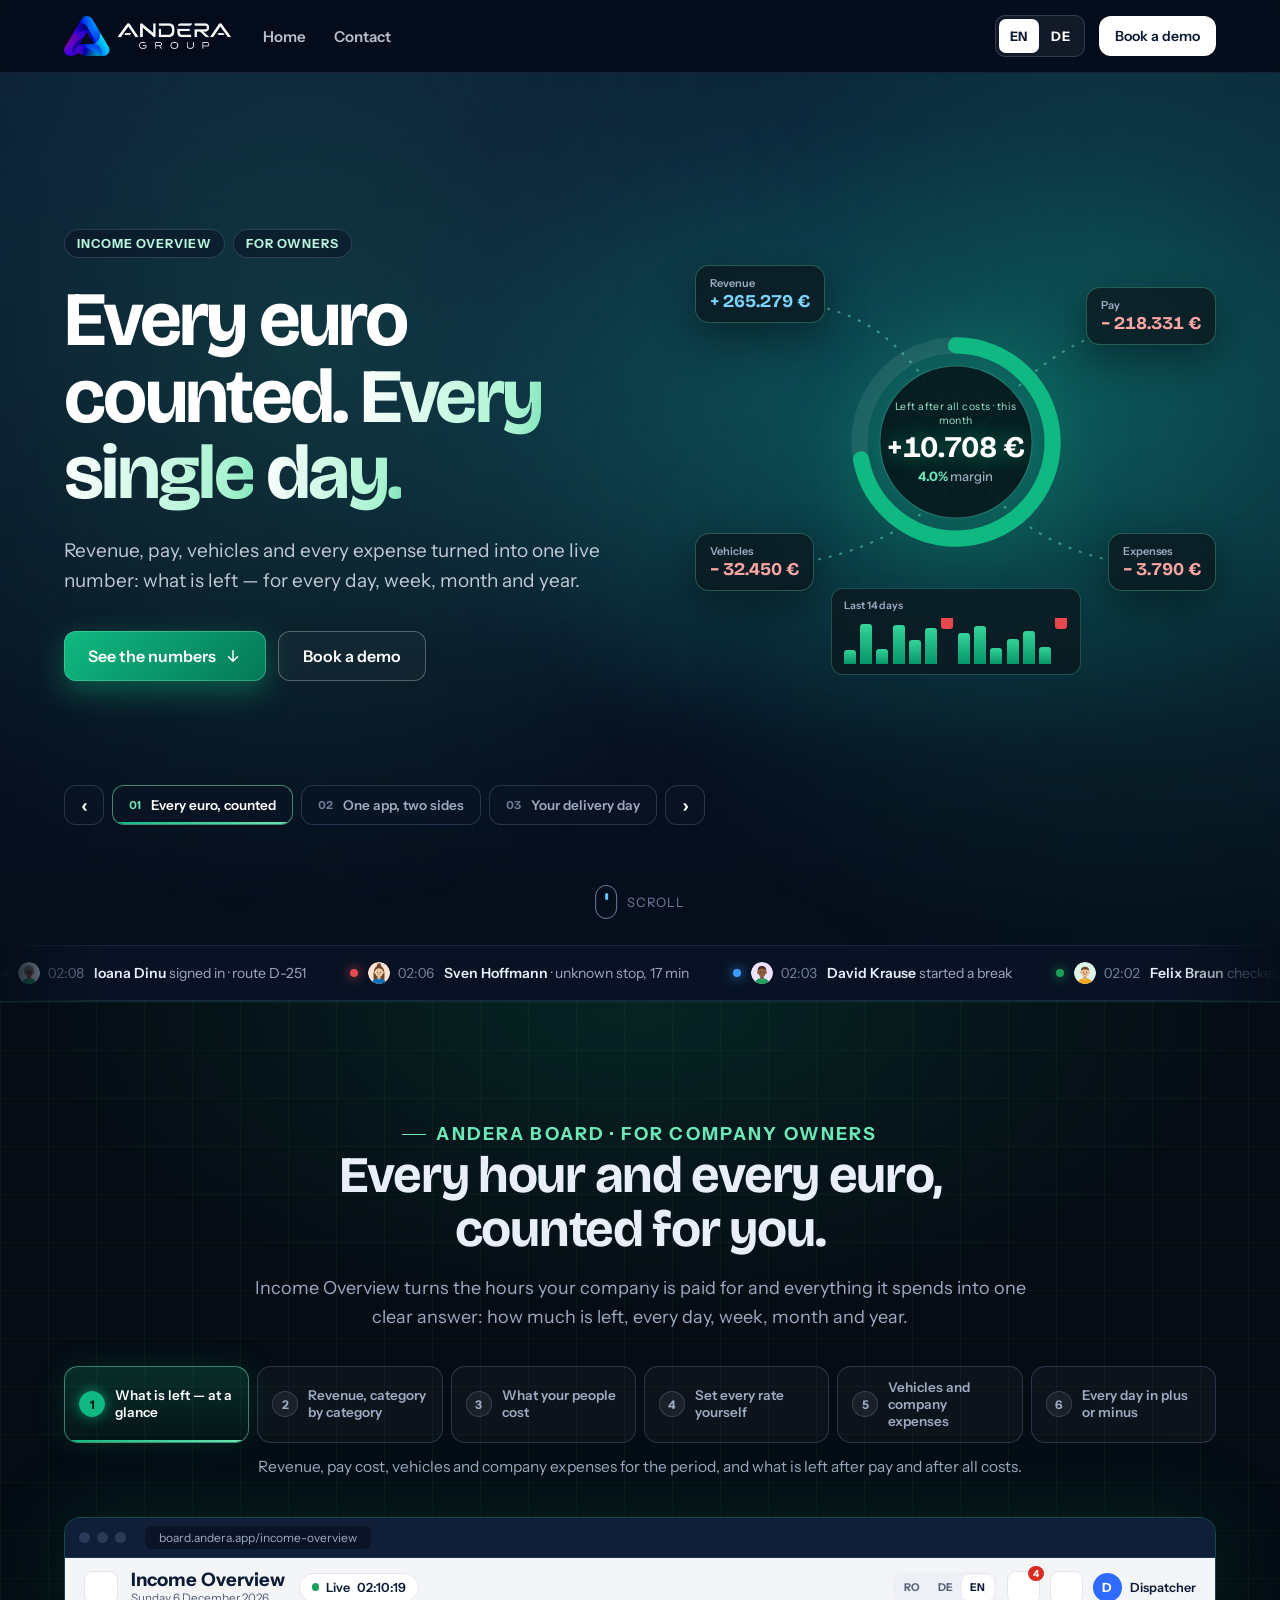
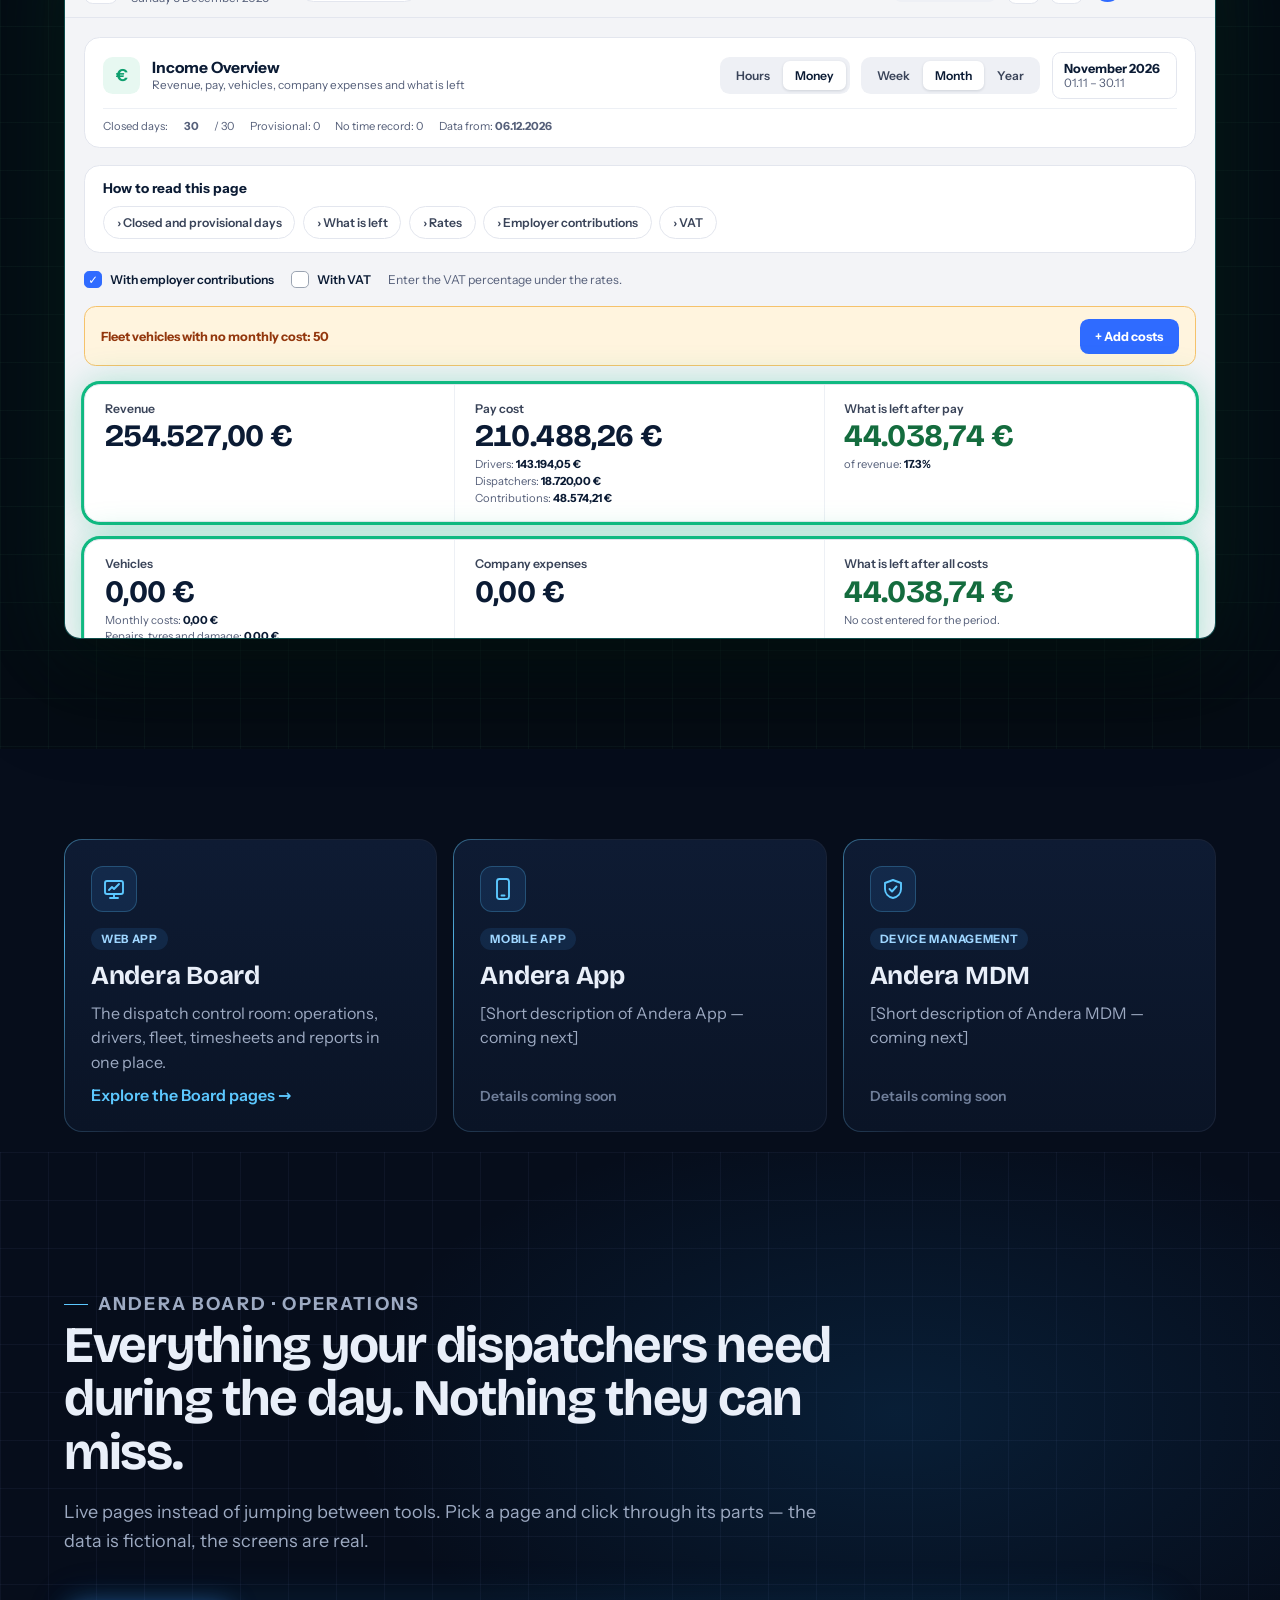
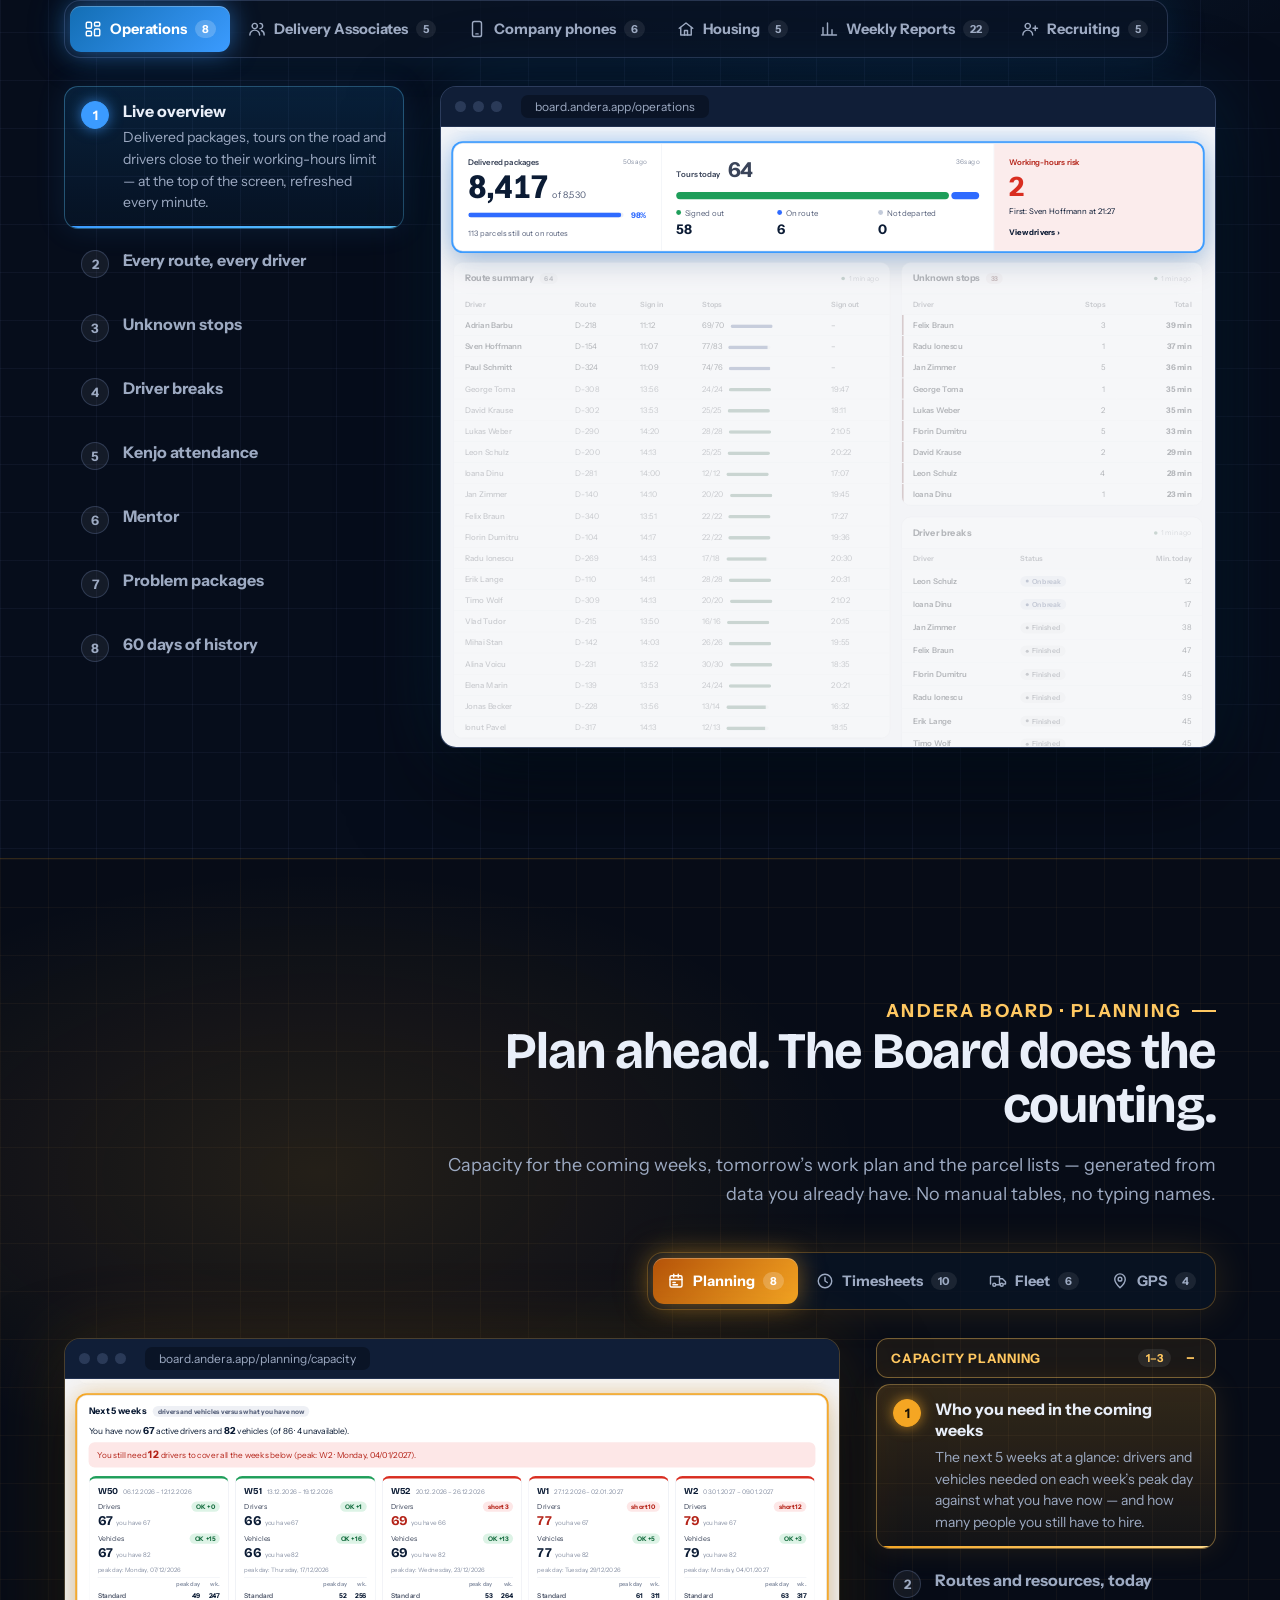
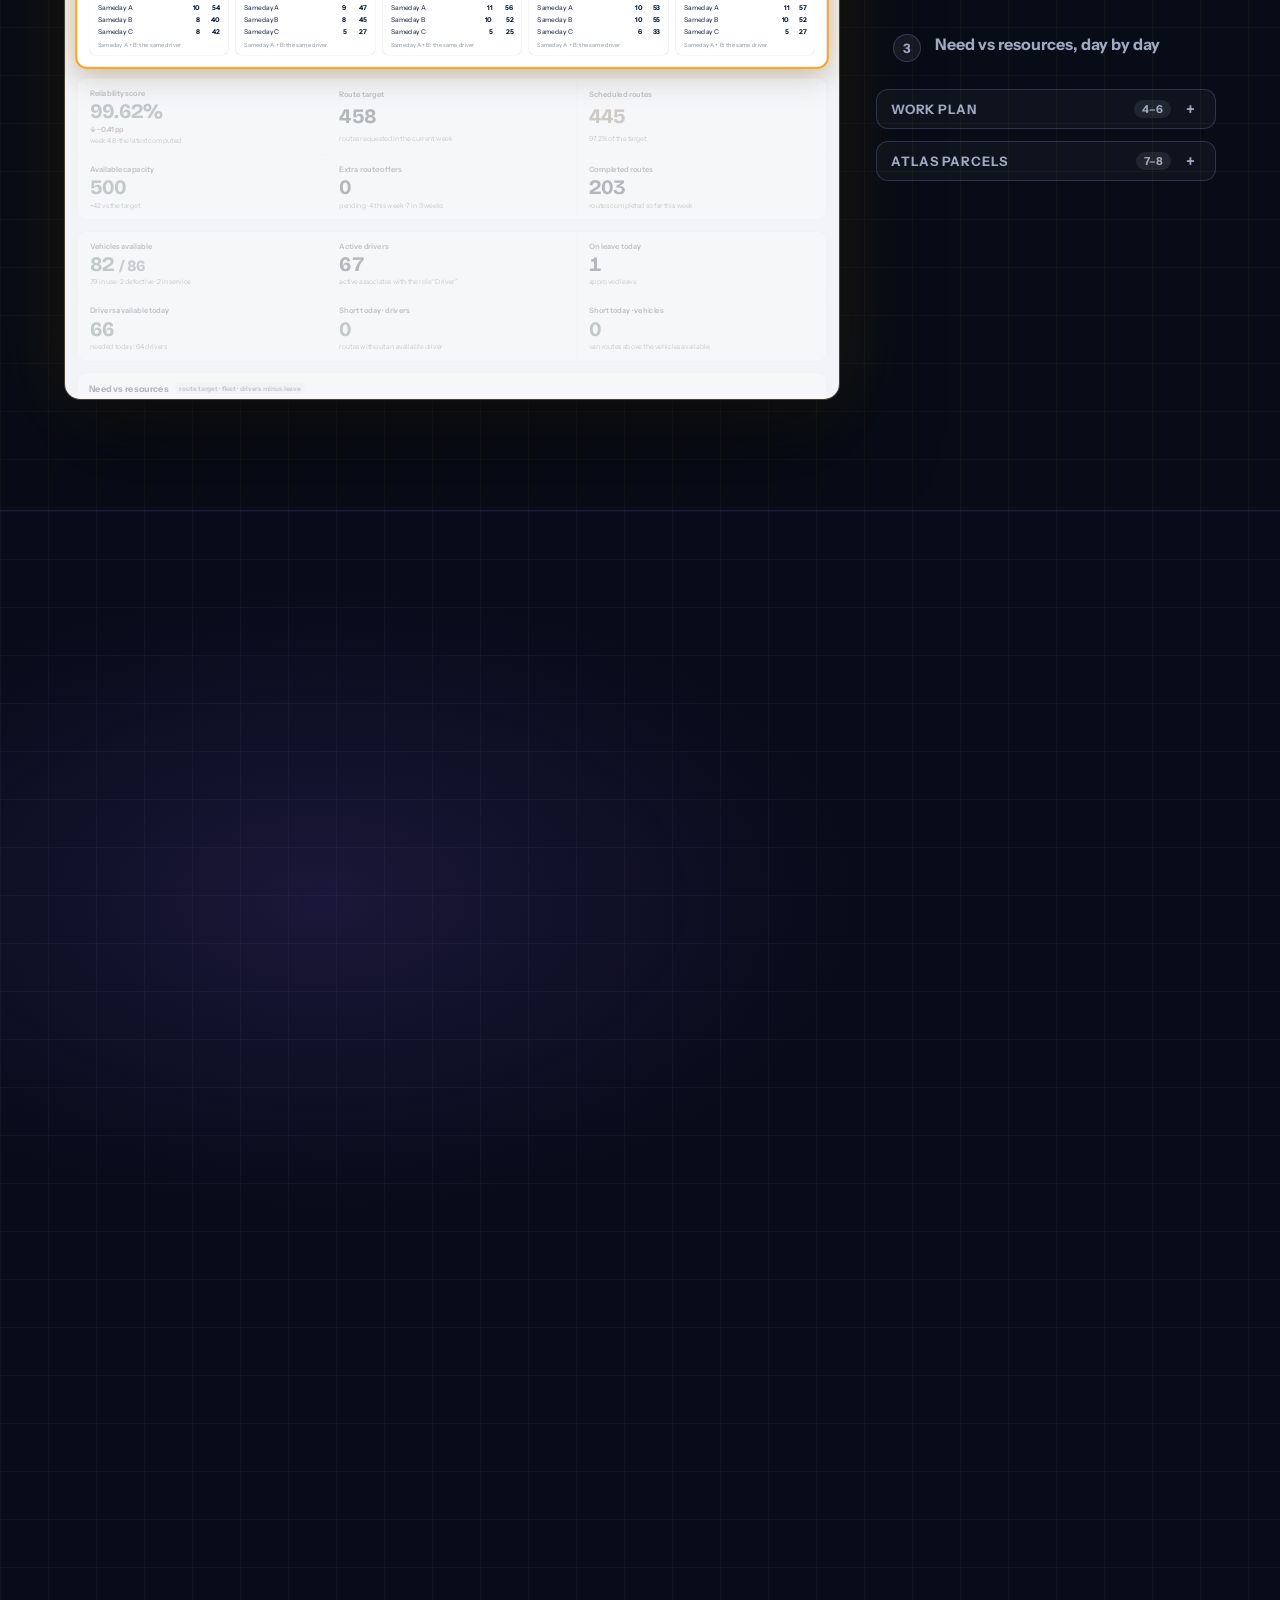
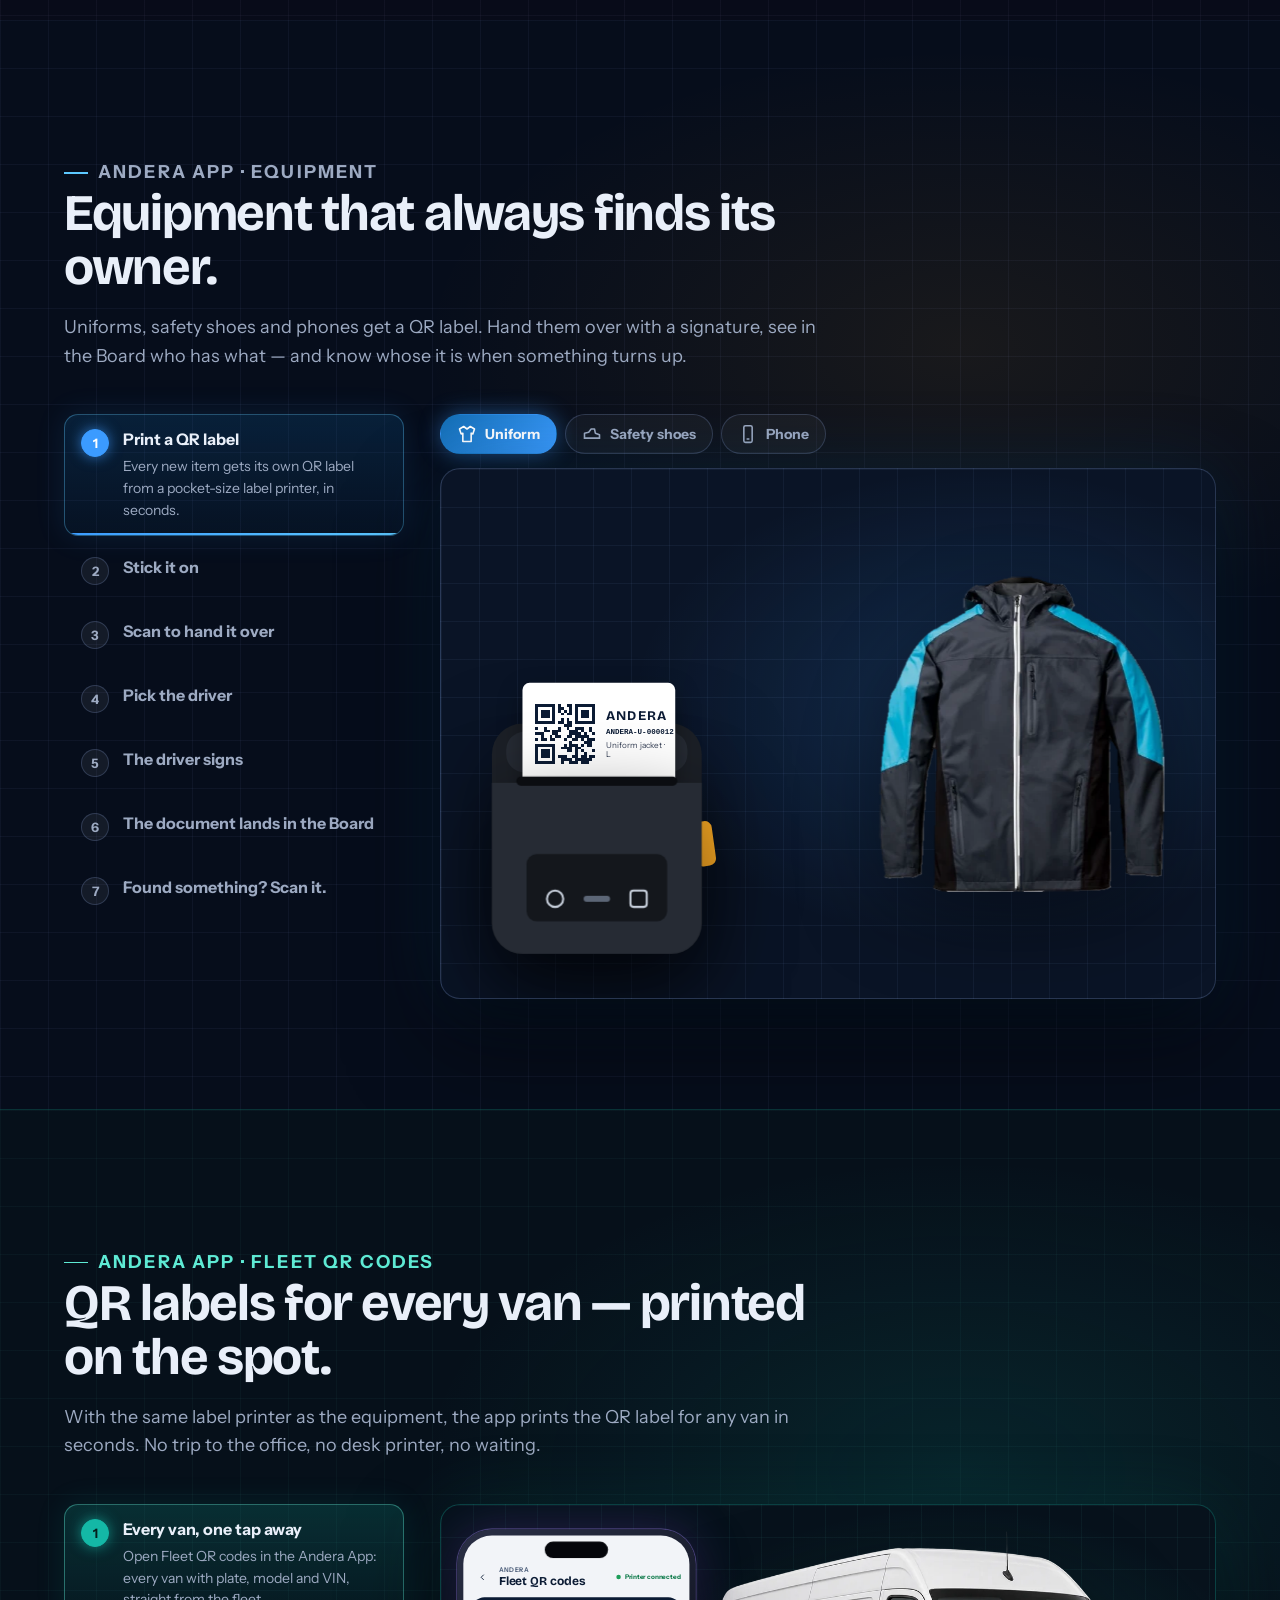
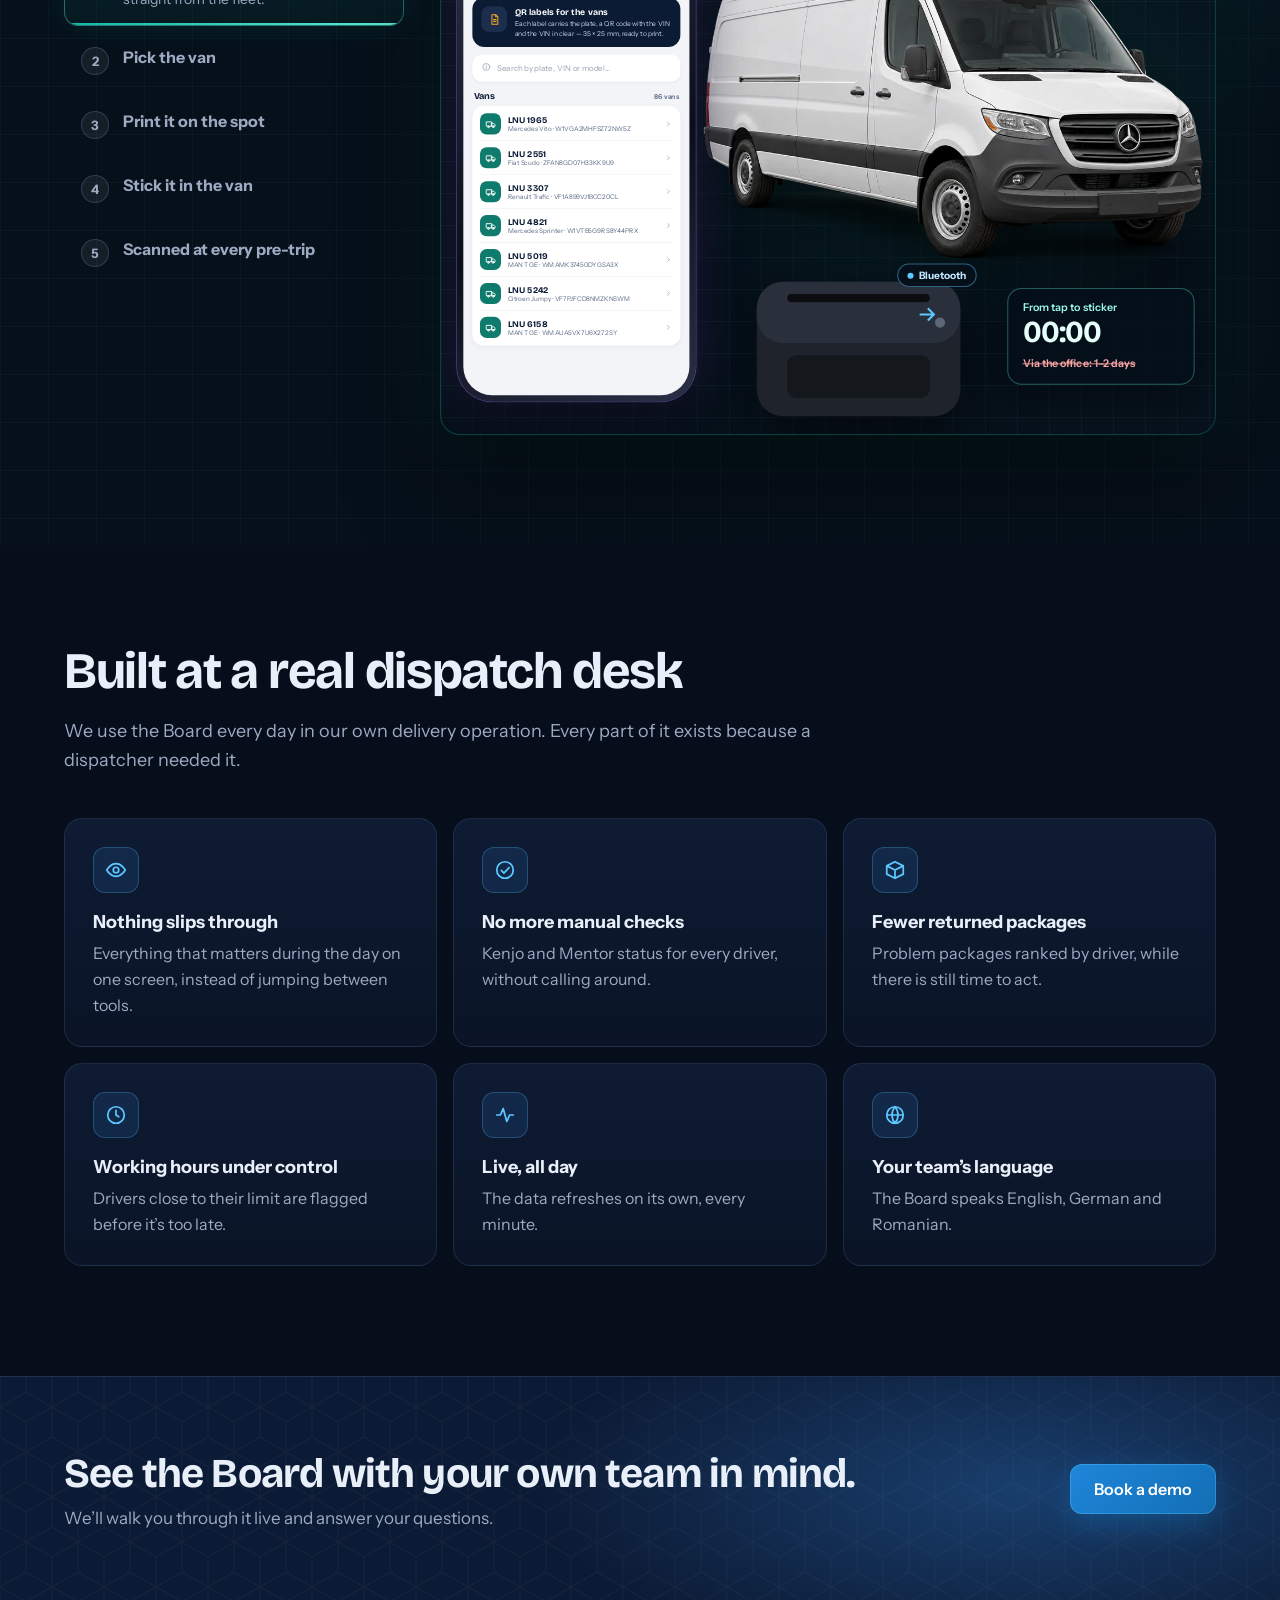
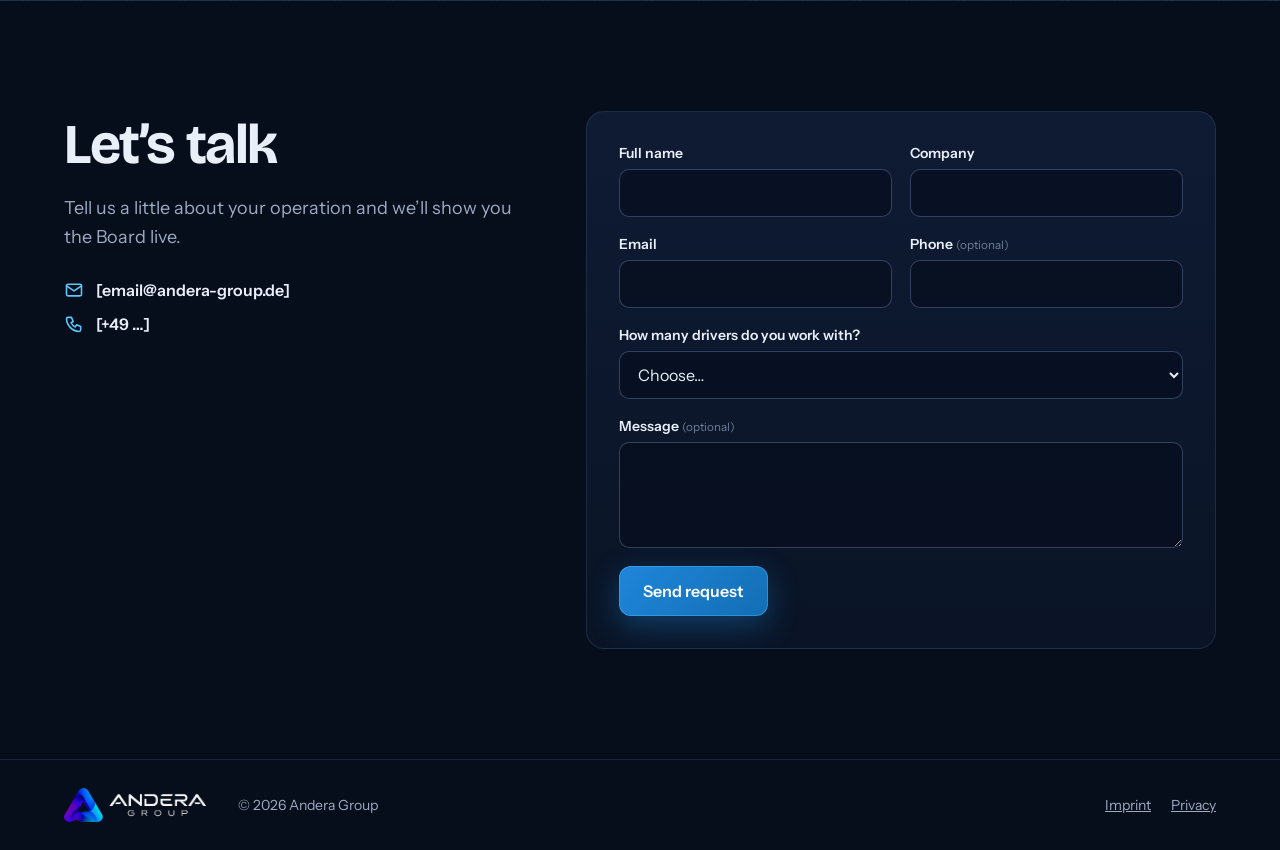
==== commit 86da00dd: "Website: more background motion in the hero The cube city now has drifting light dust with a little " ====
--- a/website/index.html
+++ b/website/index.html
@@ -31,6 +31,7 @@
 
 <main id="main">
 <section class="hero money">
+  <canvas class="hero-aur" id="hero-aur" width="96" height="60" aria-hidden="true"></canvas>
   <canvas class="city" id="city" aria-hidden="true"></canvas>
   <div class="wrap hero-in">
    <div class="hero-slides">
--- a/website/assets/site.css
+++ b/website/assets/site.css
@@ -324,7 +324,8 @@
 .lbl-t small{font-size:8px;line-height:1.2;color:#3A4459}
 /* item */
 .it{position:absolute;left:430px;top:90px;width:280px;height:340px;z-index:2;transition:transform .9s var(--ease)}
-.it>svg{width:280px;height:340px;filter:drop-shadow(0 30px 40px rgba(0,0,0,.45))}
+.it>svg,.it>.it-img{width:280px;height:340px;filter:drop-shadow(0 30px 40px rgba(0,0,0,.45))}
+.it>.it-img{display:block;object-fit:contain}
 .lb-on{position:absolute;left:var(--tx);top:var(--ty);transform-origin:0 0;transform:rotate(-4deg) scale(.42);opacity:0}
 .eq-stage:not(.s1):not(.s2) .lb-on{opacity:1}
 .lb-on .lbl{box-shadow:0 3px 8px rgba(0,0,0,.3)}
@@ -1660,10 +1661,10 @@
 .qr-wrap{position:relative;aspect-ratio:760/520;border-radius:20px;overflow:hidden;border:1px solid rgba(20,184,166,.28);background:radial-gradient(460px 300px at 66% 40%,rgba(20,184,166,.2),transparent 70%),linear-gradient(rgba(94,234,212,.05) 1px,transparent 1px) 0 0/32px 32px,linear-gradient(90deg,rgba(94,234,212,.05) 1px,transparent 1px) 0 0/32px 32px,#07121C;box-shadow:0 40px 90px rgba(0,0,0,.5),0 0 80px rgba(20,184,166,.12)}
 .qr-stage{position:absolute;left:0;top:0;width:760px;height:520px;transform-origin:0 0;font-family:var(--body);color:#0B1B34}
 /* the label itself (35 × 25 mm) */
-.ql{position:relative;width:168px;height:120px;padding:9px;border-radius:7px;background:#fff;box-shadow:0 0 0 1px #DDE3EA;transform-origin:0 0;display:grid;grid-template-columns:78px 1fr;grid-template-rows:1fr auto;column-gap:8px;align-items:center}
-.ql-q{width:78px;height:78px}.ql-q .qr{width:100%;height:100%;display:block}
-.ql-p{font:900 15px/1 Arial,sans-serif;color:#000;letter-spacing:-.01em;white-space:nowrap}
-.ql-v{grid-column:1/3;margin-top:4px;font:500 11.5px/1 'Courier New',monospace;color:#000;letter-spacing:.02em;text-align:center}
+.ql{position:relative;width:168px;height:120px;padding:9px;border-radius:7px;background:#fff;box-shadow:0 0 0 1px #DDE3EA;transform-origin:0 0;display:grid;grid-template-columns:76px minmax(0,1fr);grid-template-rows:1fr auto;column-gap:7px;align-items:center;overflow:hidden}
+.ql-q{width:76px;height:76px}.ql-q .qr{width:100%;height:100%;display:block}
+.ql-p{font:900 12px/1 Arial,sans-serif;color:#000;letter-spacing:-.02em;white-space:nowrap;text-align:center}
+.ql-v{grid-column:1/3;margin-top:5px;font:500 10.5px/1 'Courier New',monospace;color:#000;letter-spacing:0;text-align:center;white-space:nowrap}
 /* van */
 .q-van{position:absolute;left:258px;top:26px;width:490px}
 .q-van img{display:block;width:100%;filter:drop-shadow(0 30px 40px rgba(0,0,0,.55))}
@@ -1742,3 +1743,9 @@
 .q-today img{width:64px;border-radius:8px}
 .qr-stage.s5 .q-pr{opacity:.35}
 @media (max-width:980px){.qrs .tour-grid{grid-template-columns:1fr}}
+
+.it-shoes .it>.it-img{filter:drop-shadow(0 0 1px rgba(200,225,255,.35)) drop-shadow(0 0 26px rgba(92,200,255,.22)) drop-shadow(0 30px 40px rgba(0,0,0,.45))}
+
+
+/* hero aurora: tiny canvas stretched by the browser (soft glow, almost free to draw) */
+.hero-aur{position:absolute;inset:0;width:100%;height:100%;pointer-events:none}
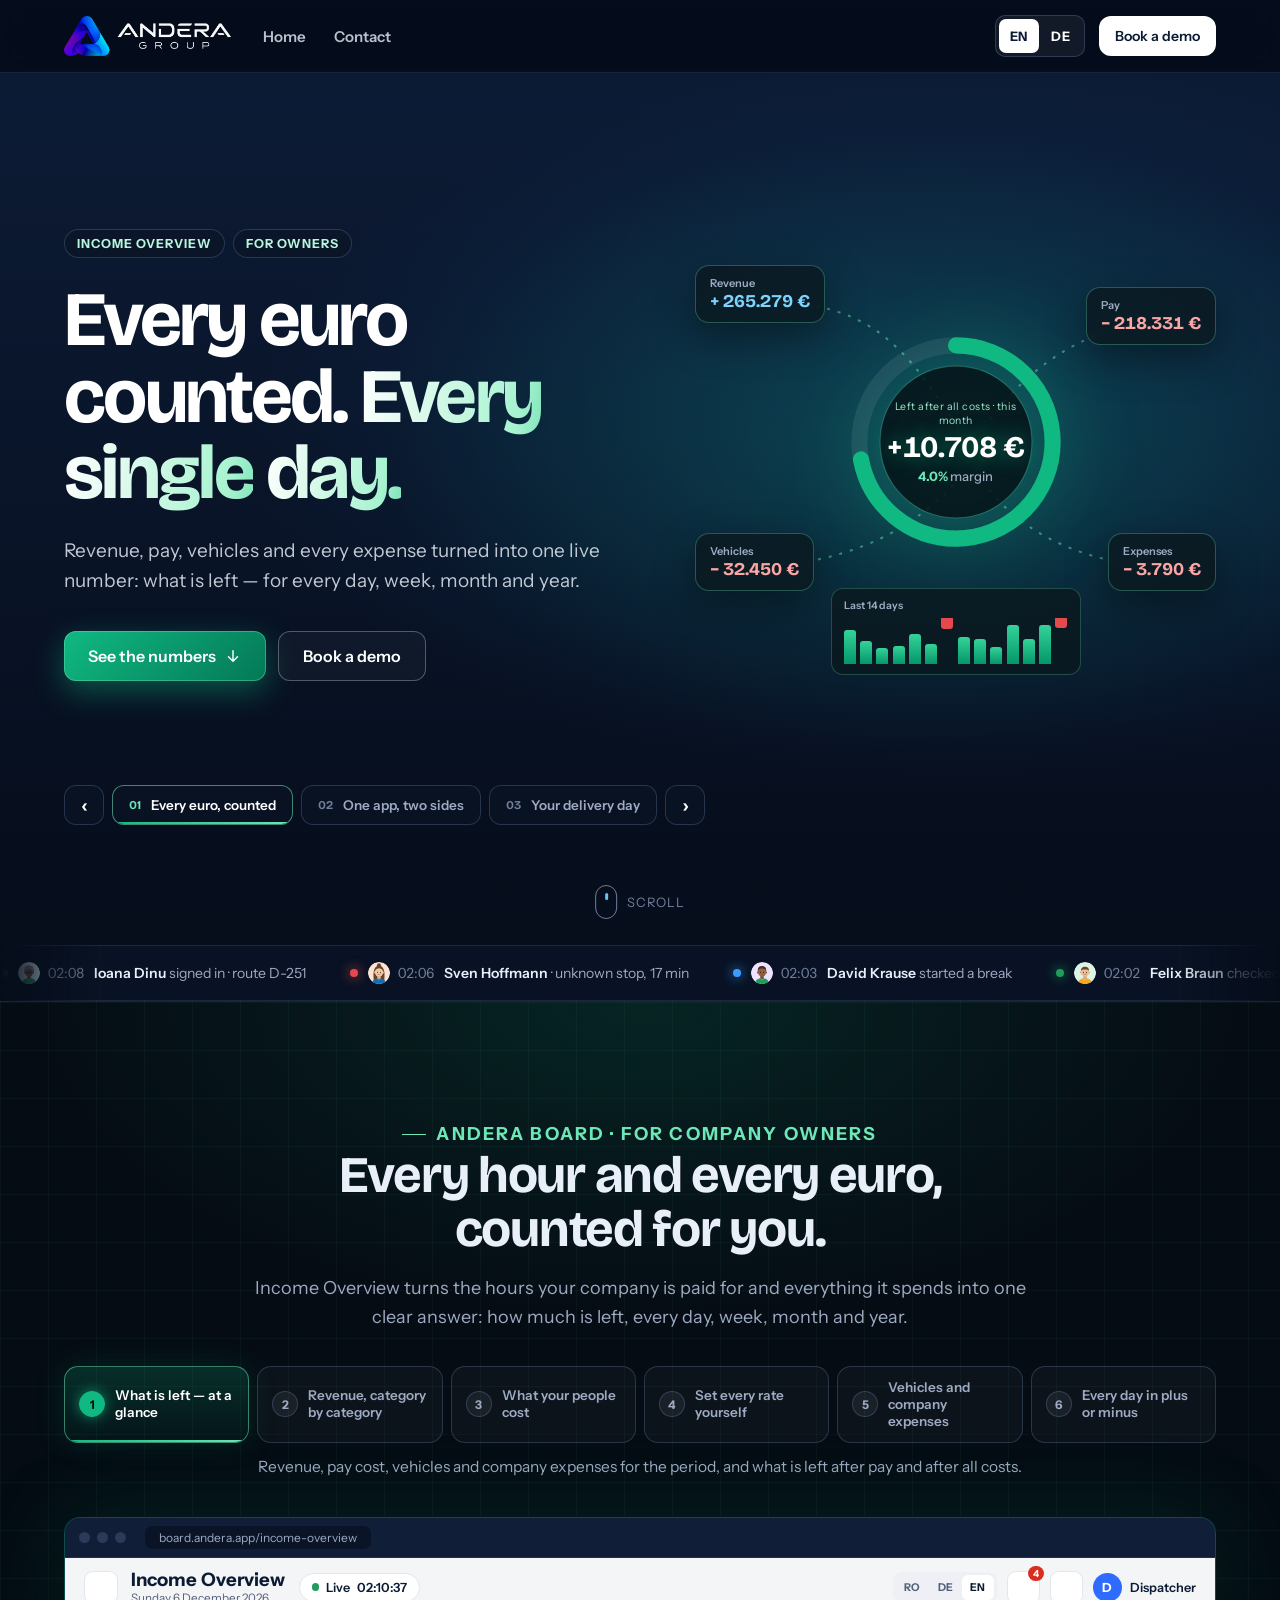
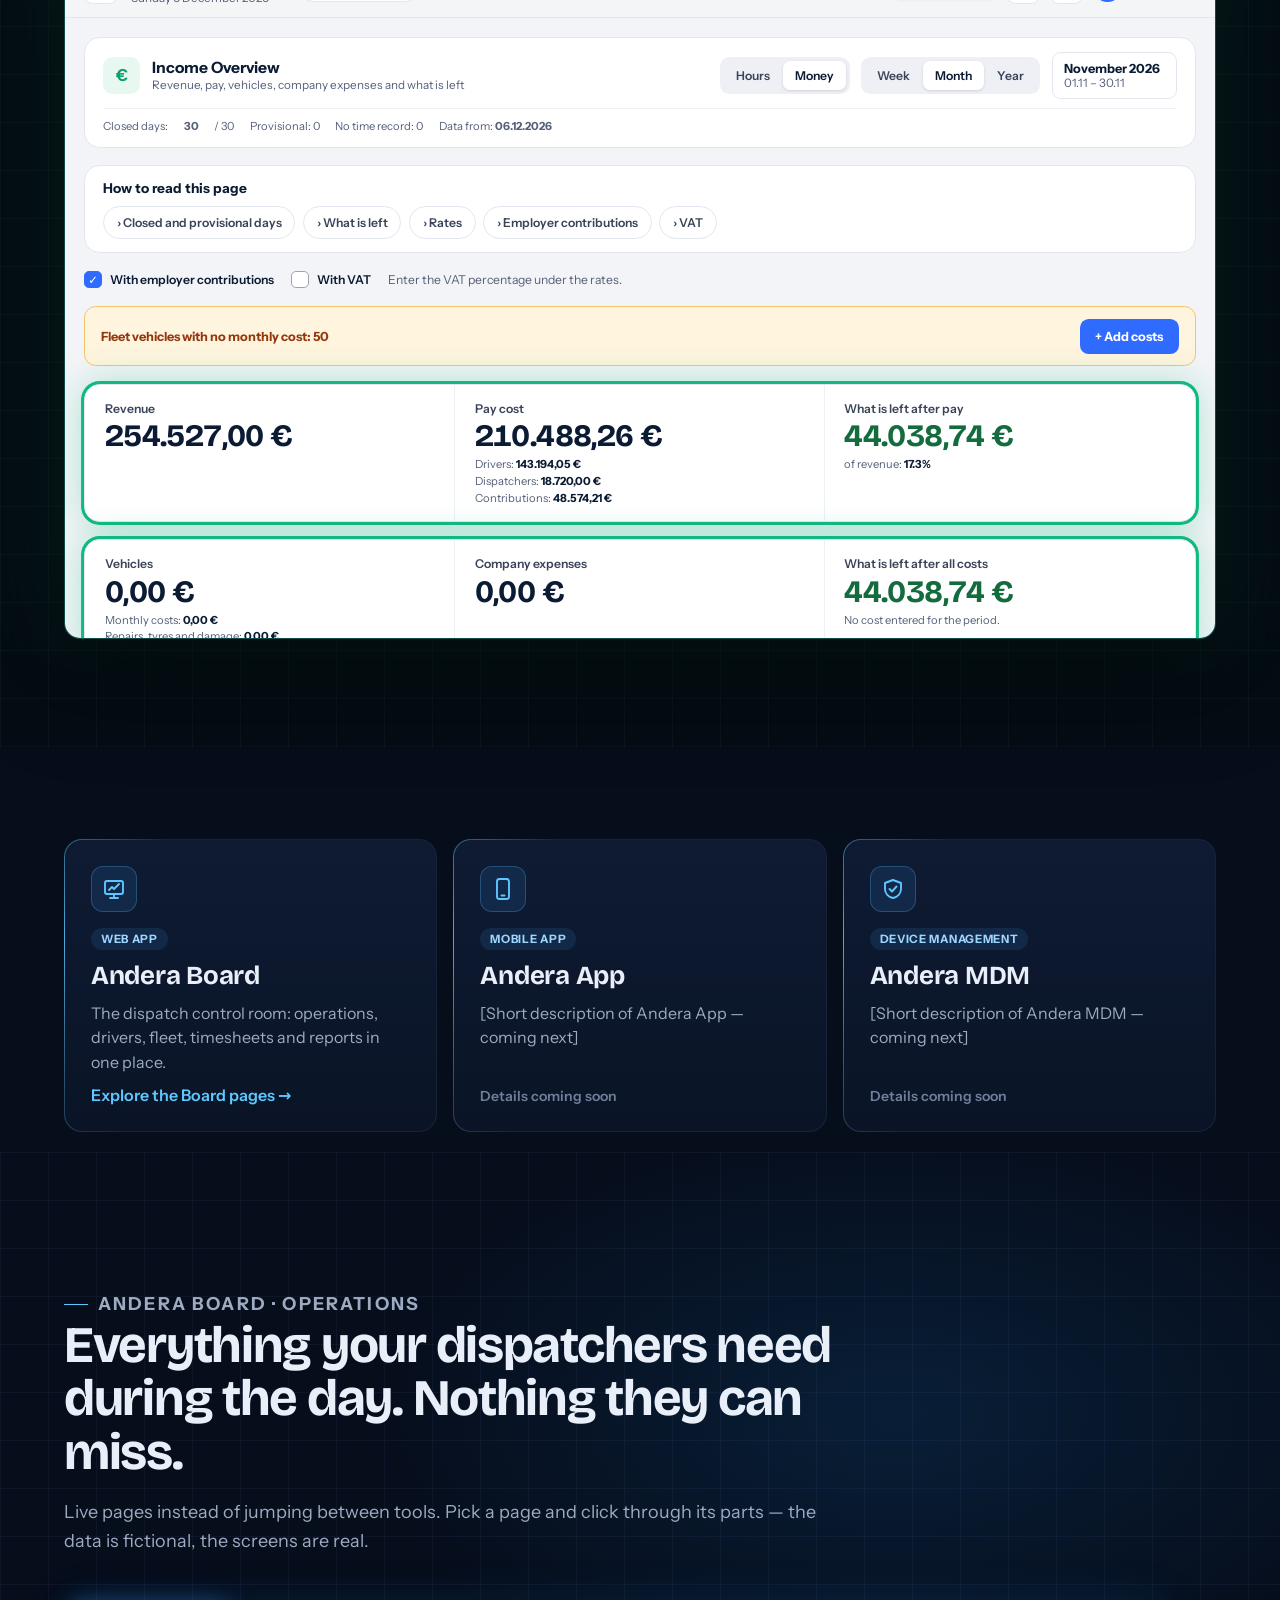
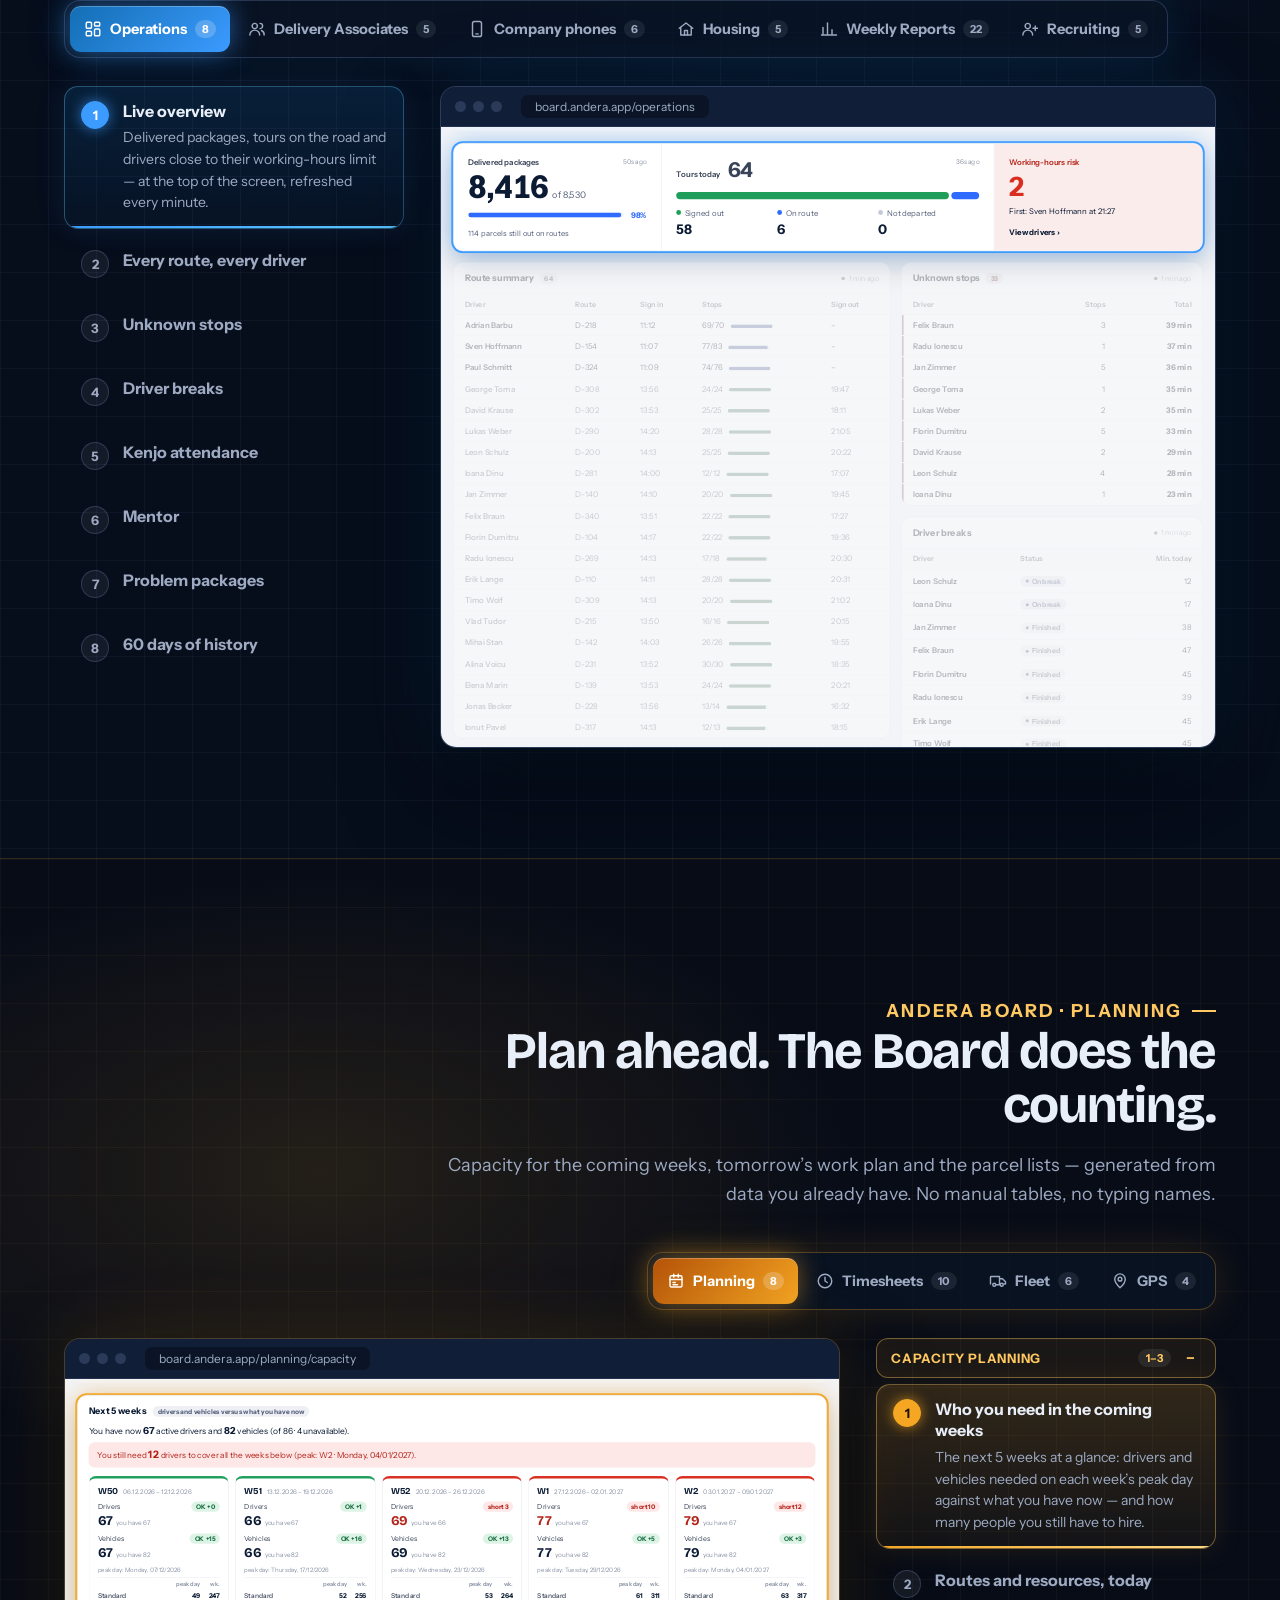
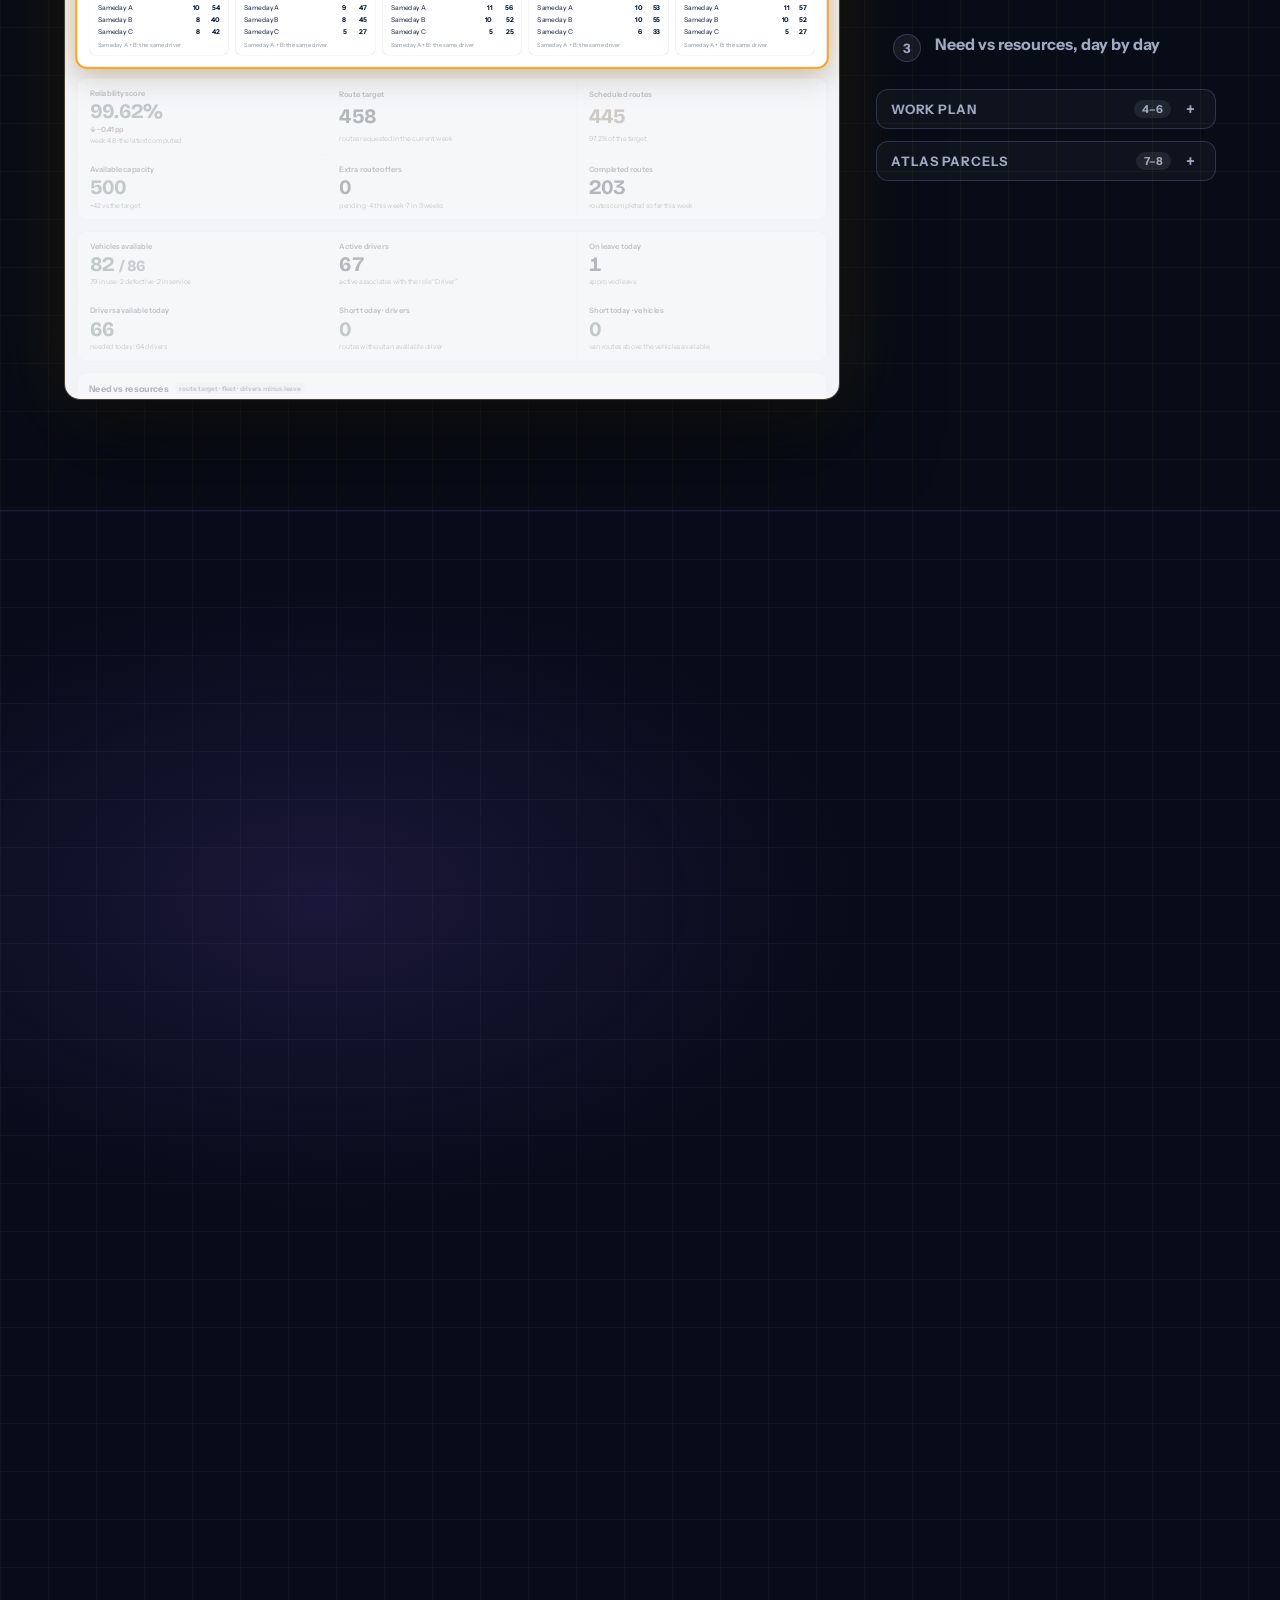
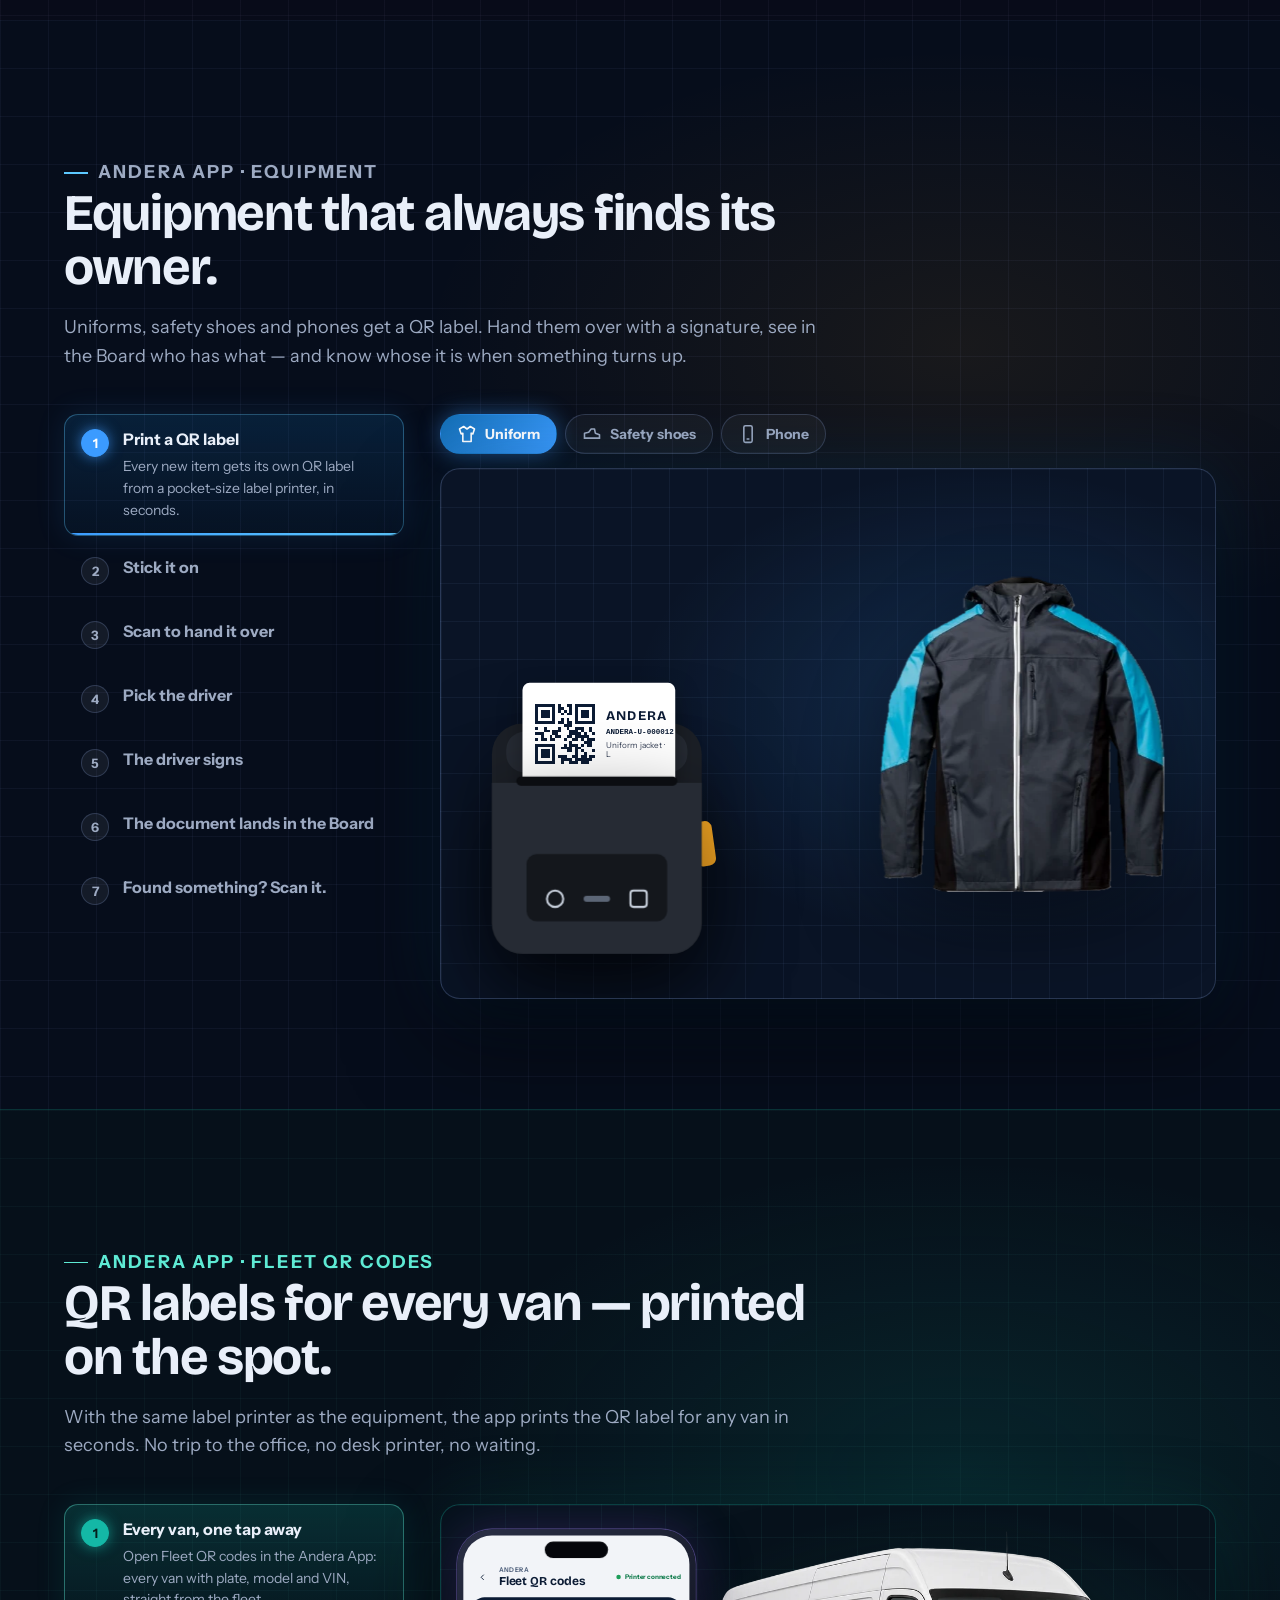
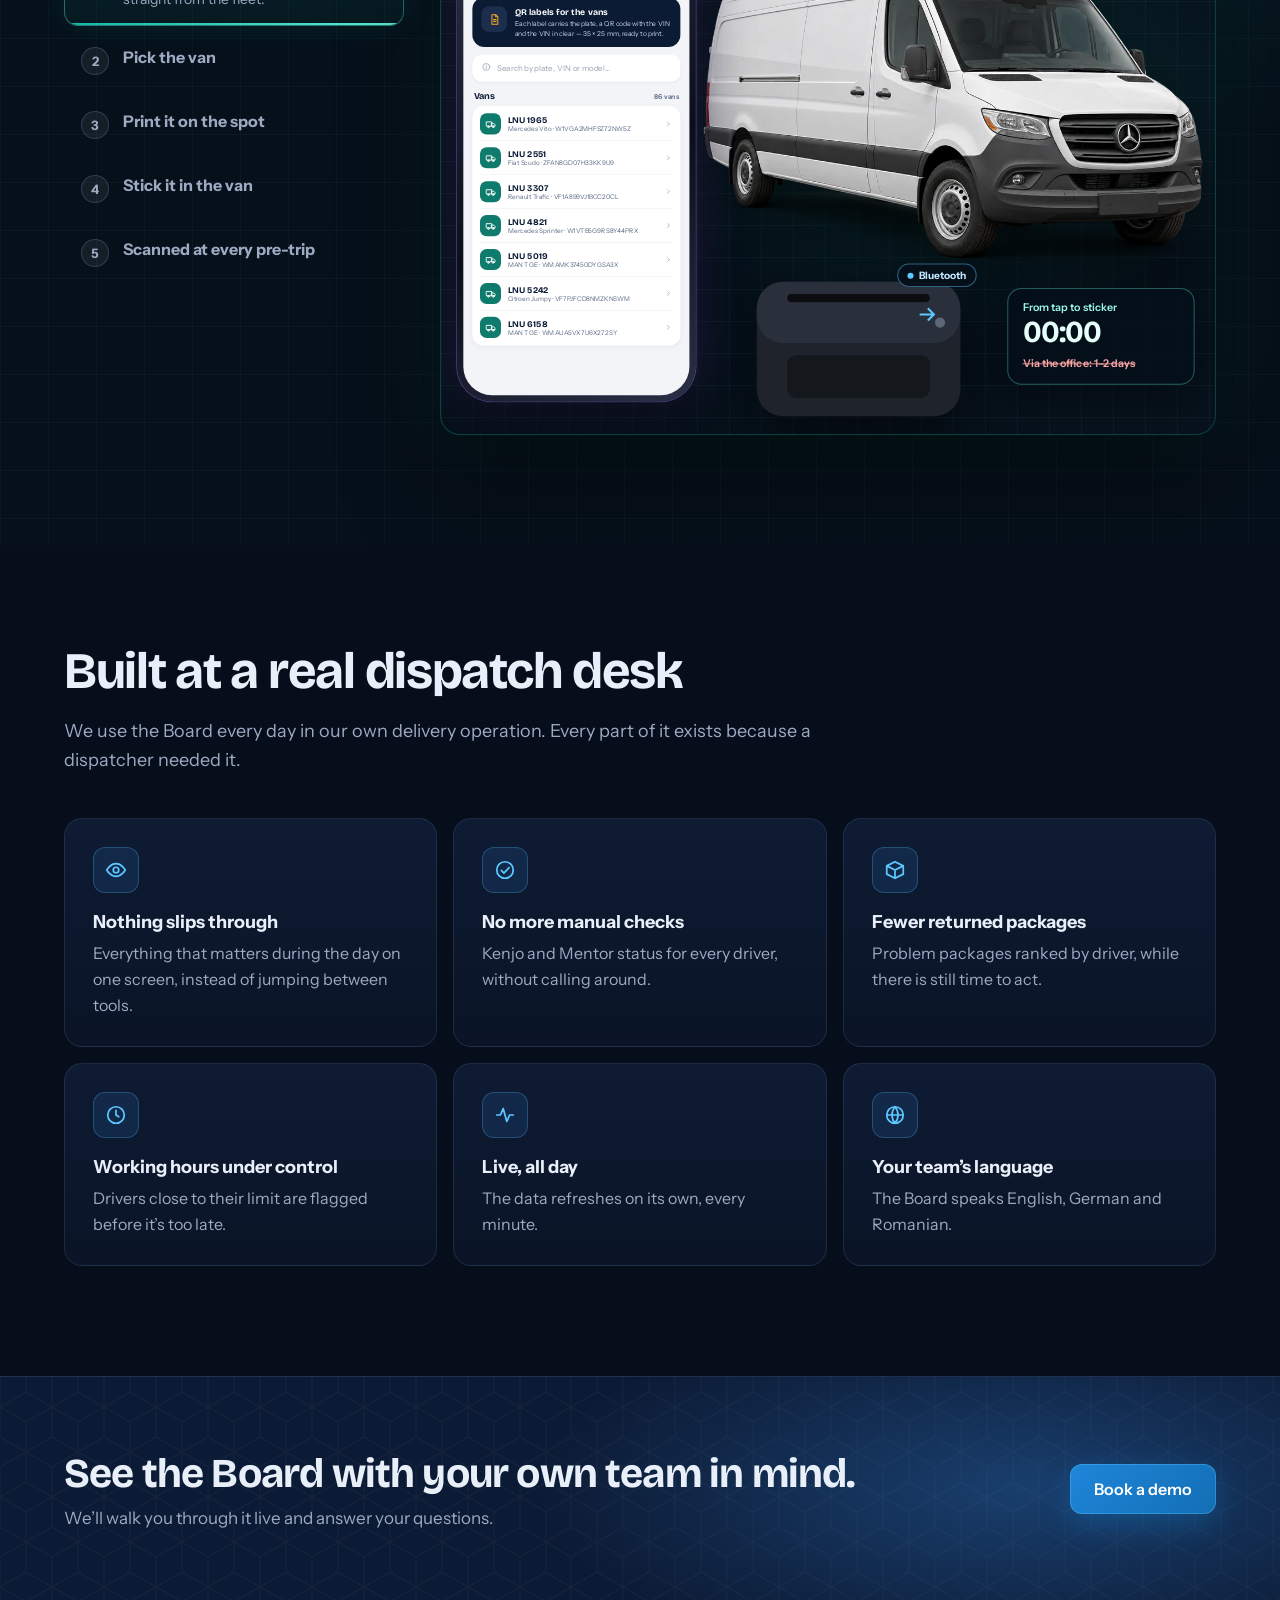
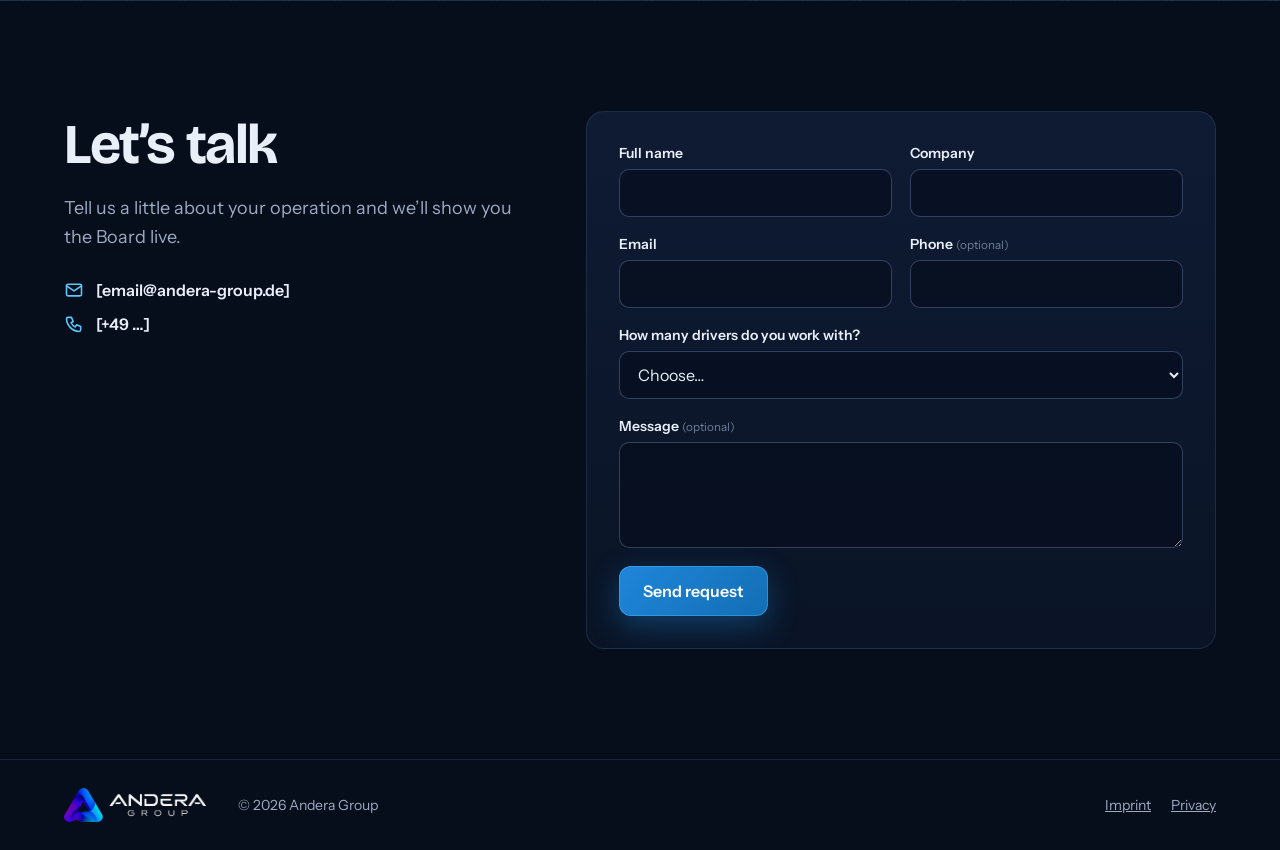
==== commit 97381e15: "Website: keep only the floating dust in the hero background Remove the aurora, route arcs, roof beam" ====
--- a/website/index.html
+++ b/website/index.html
@@ -31,7 +31,6 @@
 
 <main id="main">
 <section class="hero money">
-  <canvas class="hero-aur" id="hero-aur" width="96" height="60" aria-hidden="true"></canvas>
   <canvas class="city" id="city" aria-hidden="true"></canvas>
   <div class="wrap hero-in">
    <div class="hero-slides">
--- a/website/assets/site.css
+++ b/website/assets/site.css
@@ -1745,7 +1745,3 @@
 @media (max-width:980px){.qrs .tour-grid{grid-template-columns:1fr}}
 
 .it-shoes .it>.it-img{filter:drop-shadow(0 0 1px rgba(200,225,255,.35)) drop-shadow(0 0 26px rgba(92,200,255,.22)) drop-shadow(0 30px 40px rgba(0,0,0,.45))}
-
-
-/* hero aurora: tiny canvas stretched by the browser (soft glow, almost free to draw) */
-.hero-aur{position:absolute;inset:0;width:100%;height:100%;pointer-events:none}
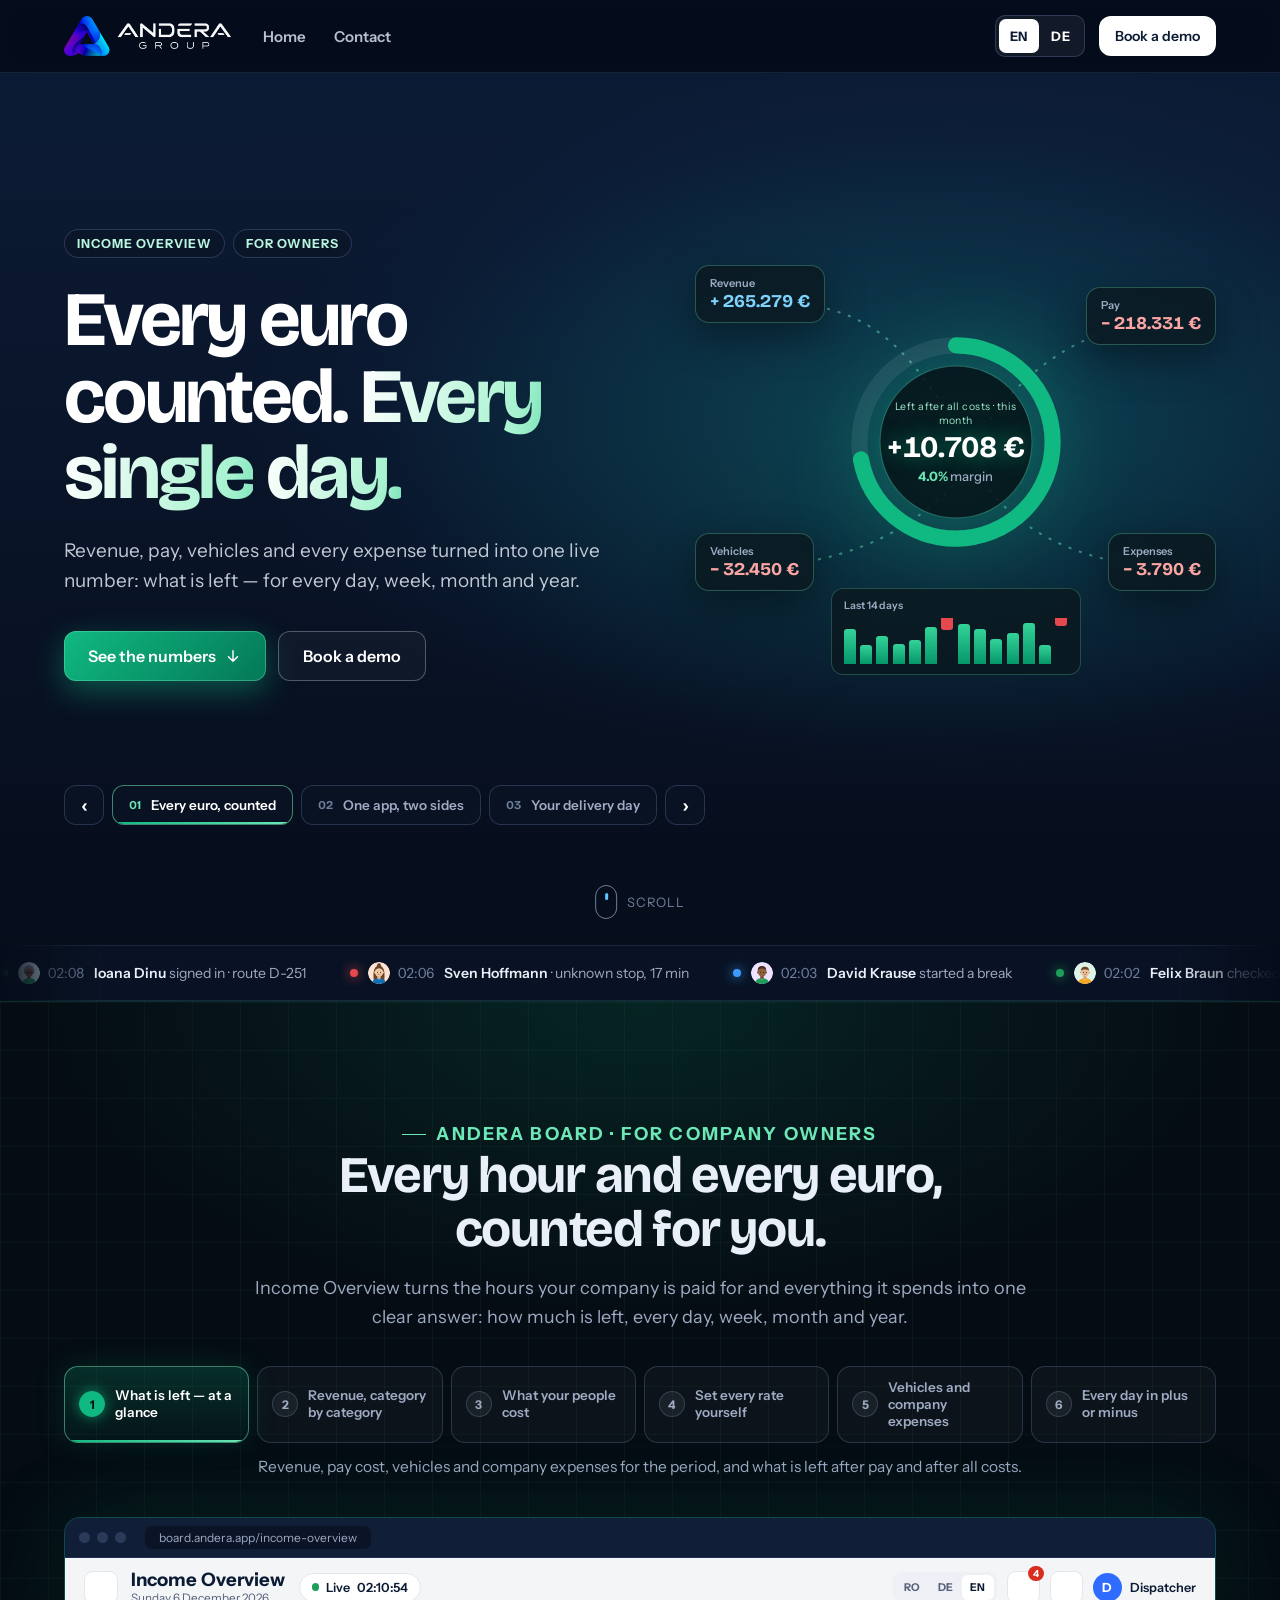
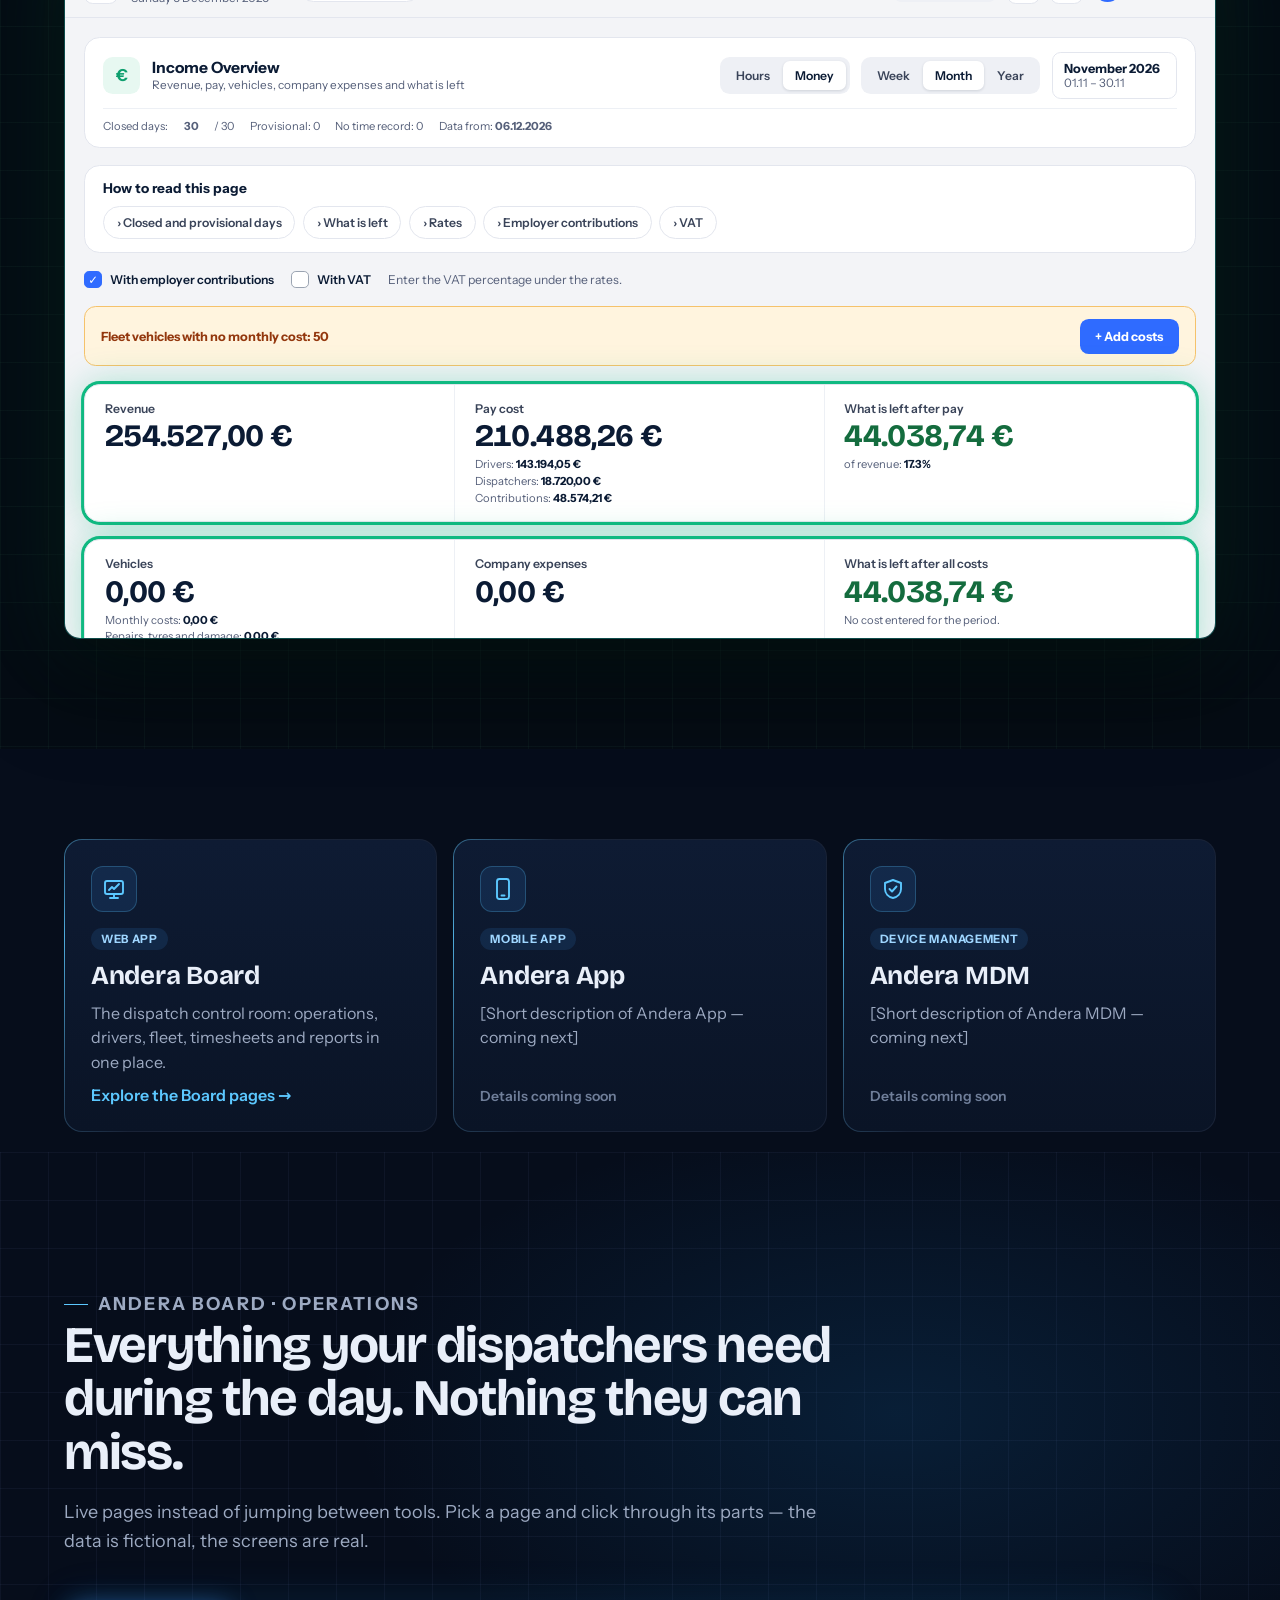
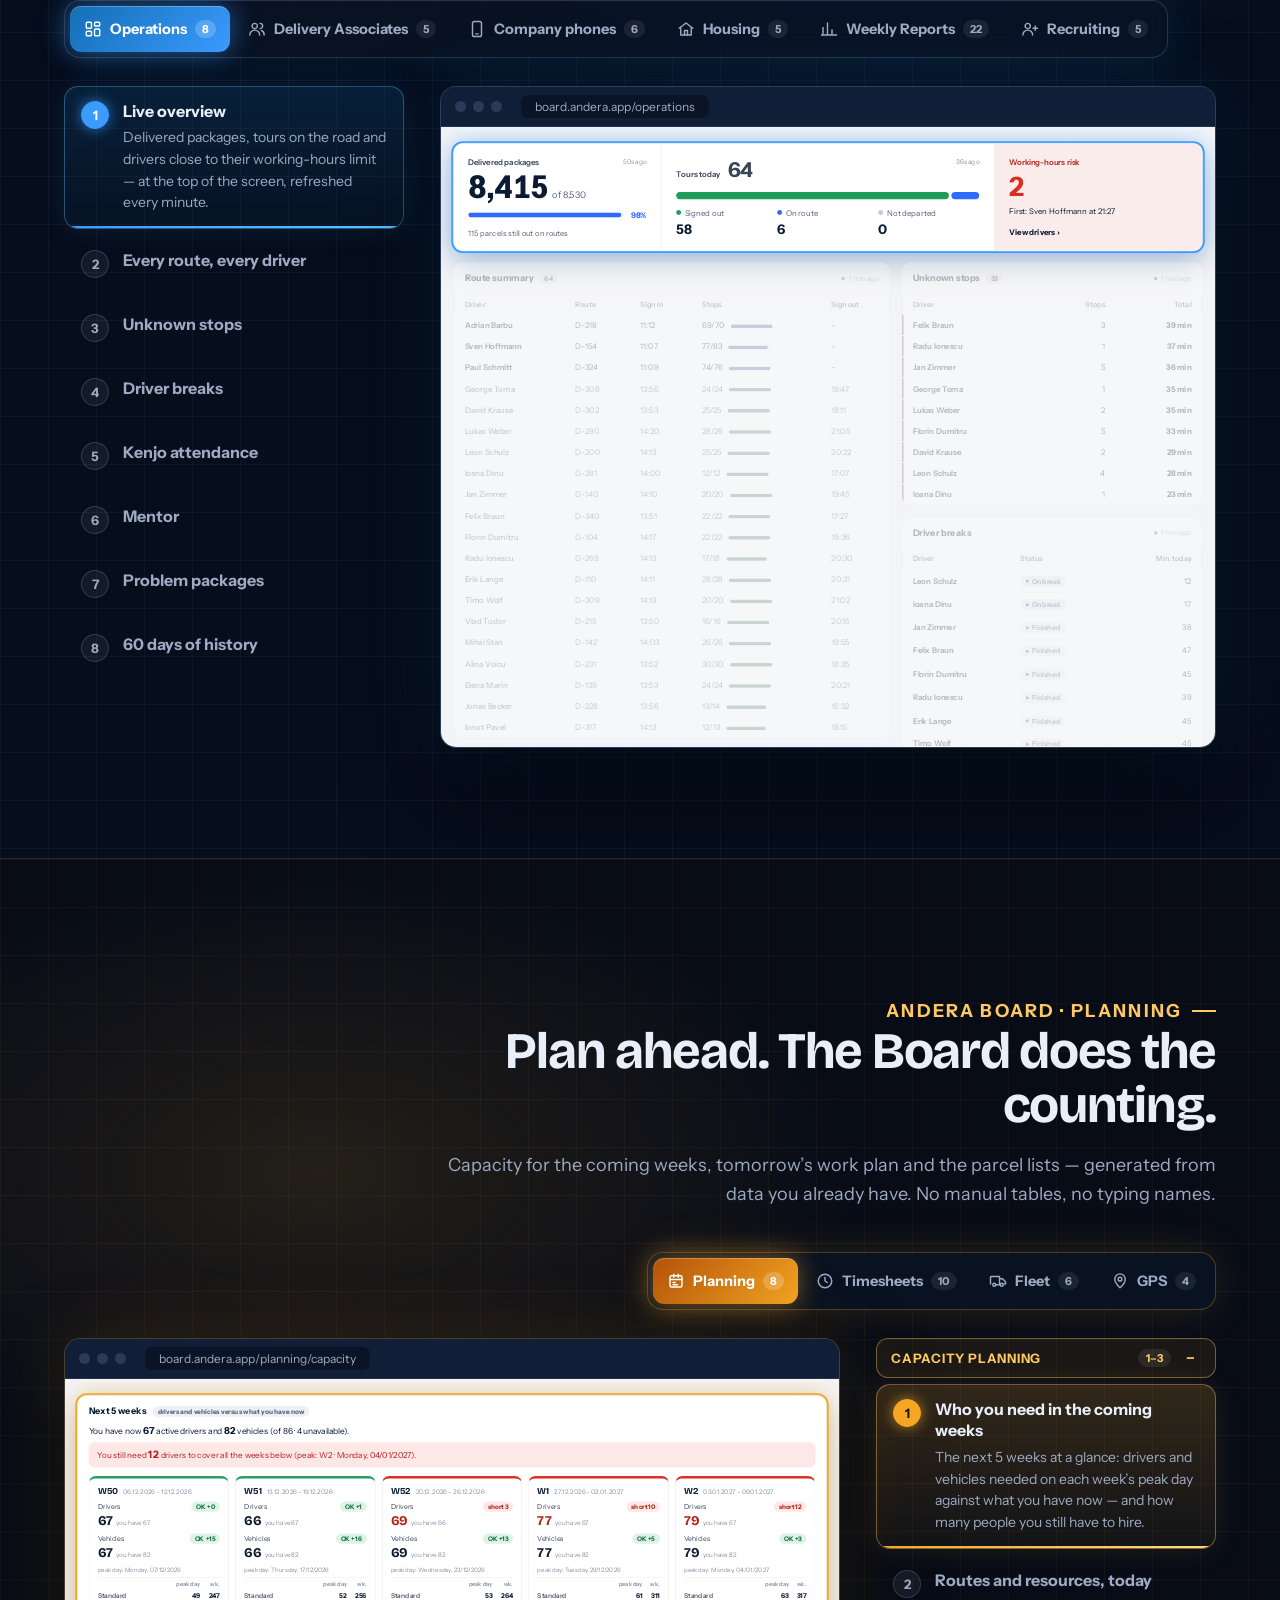
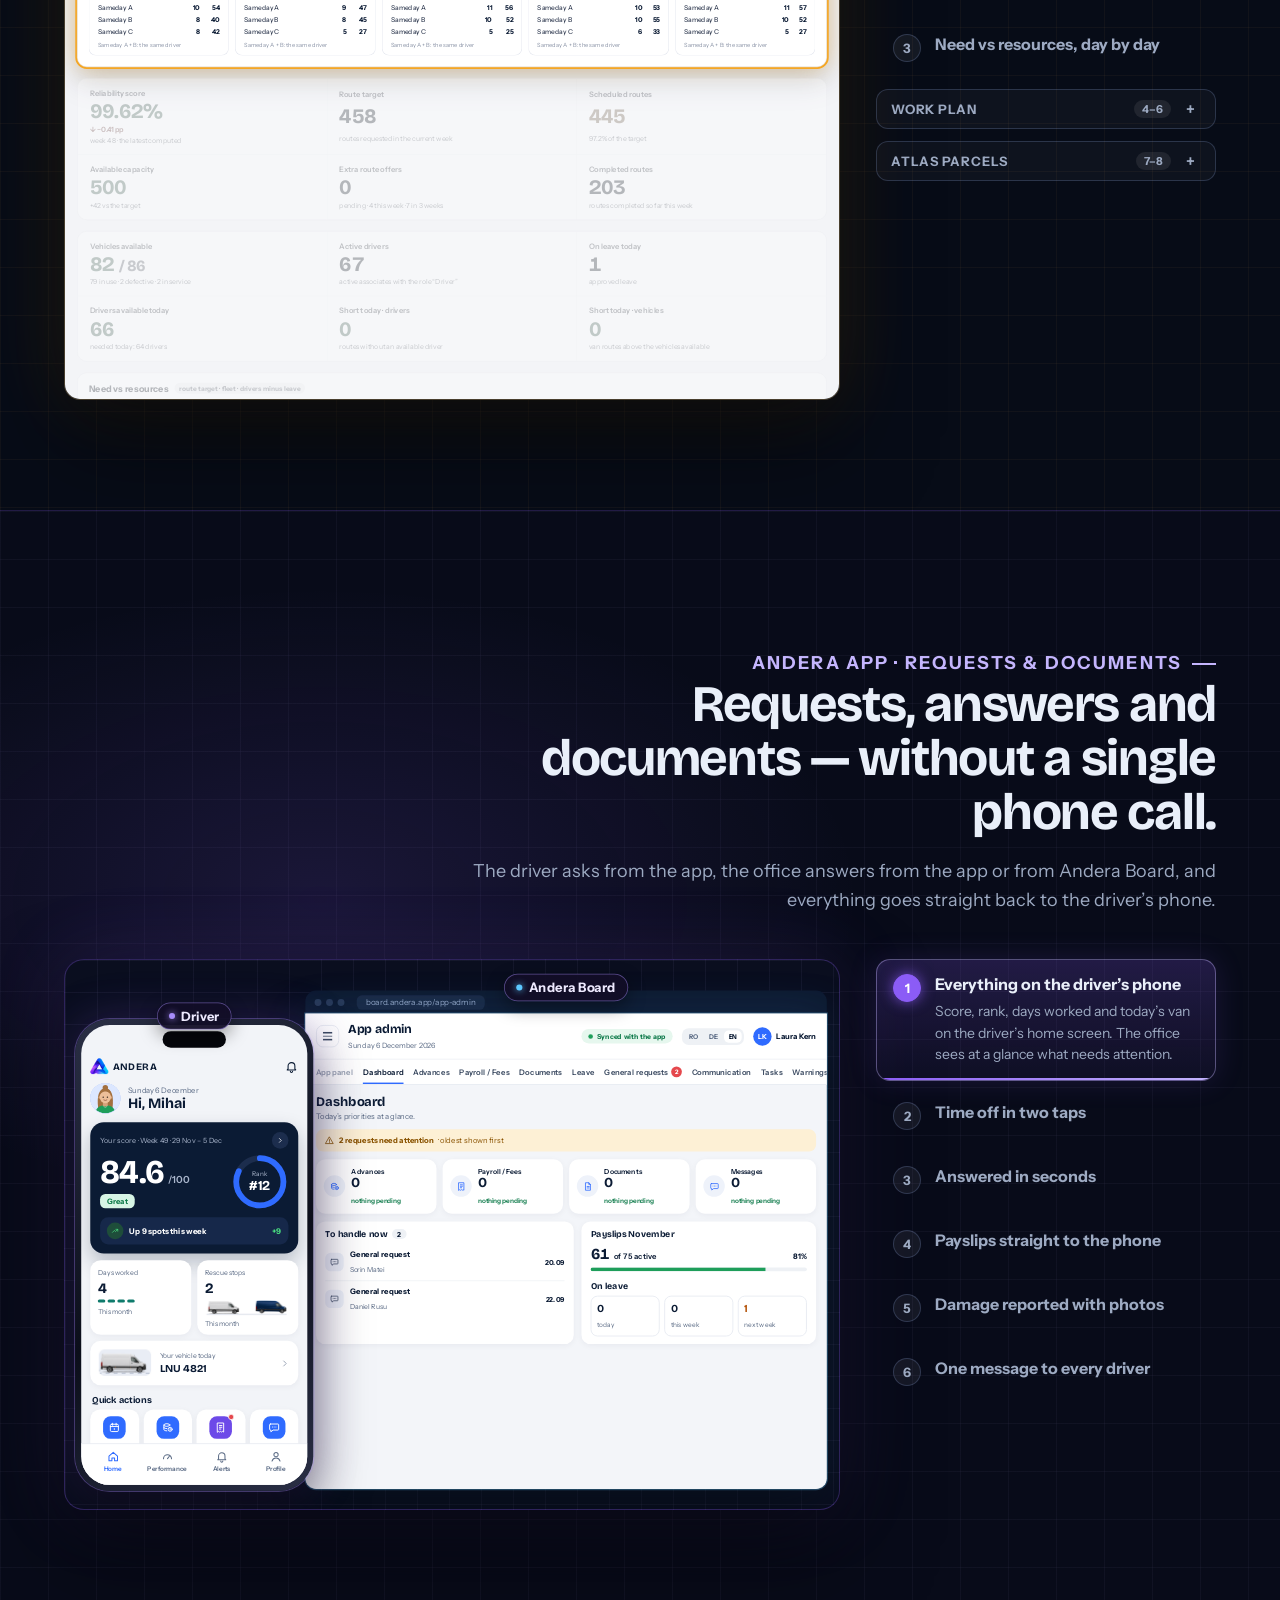
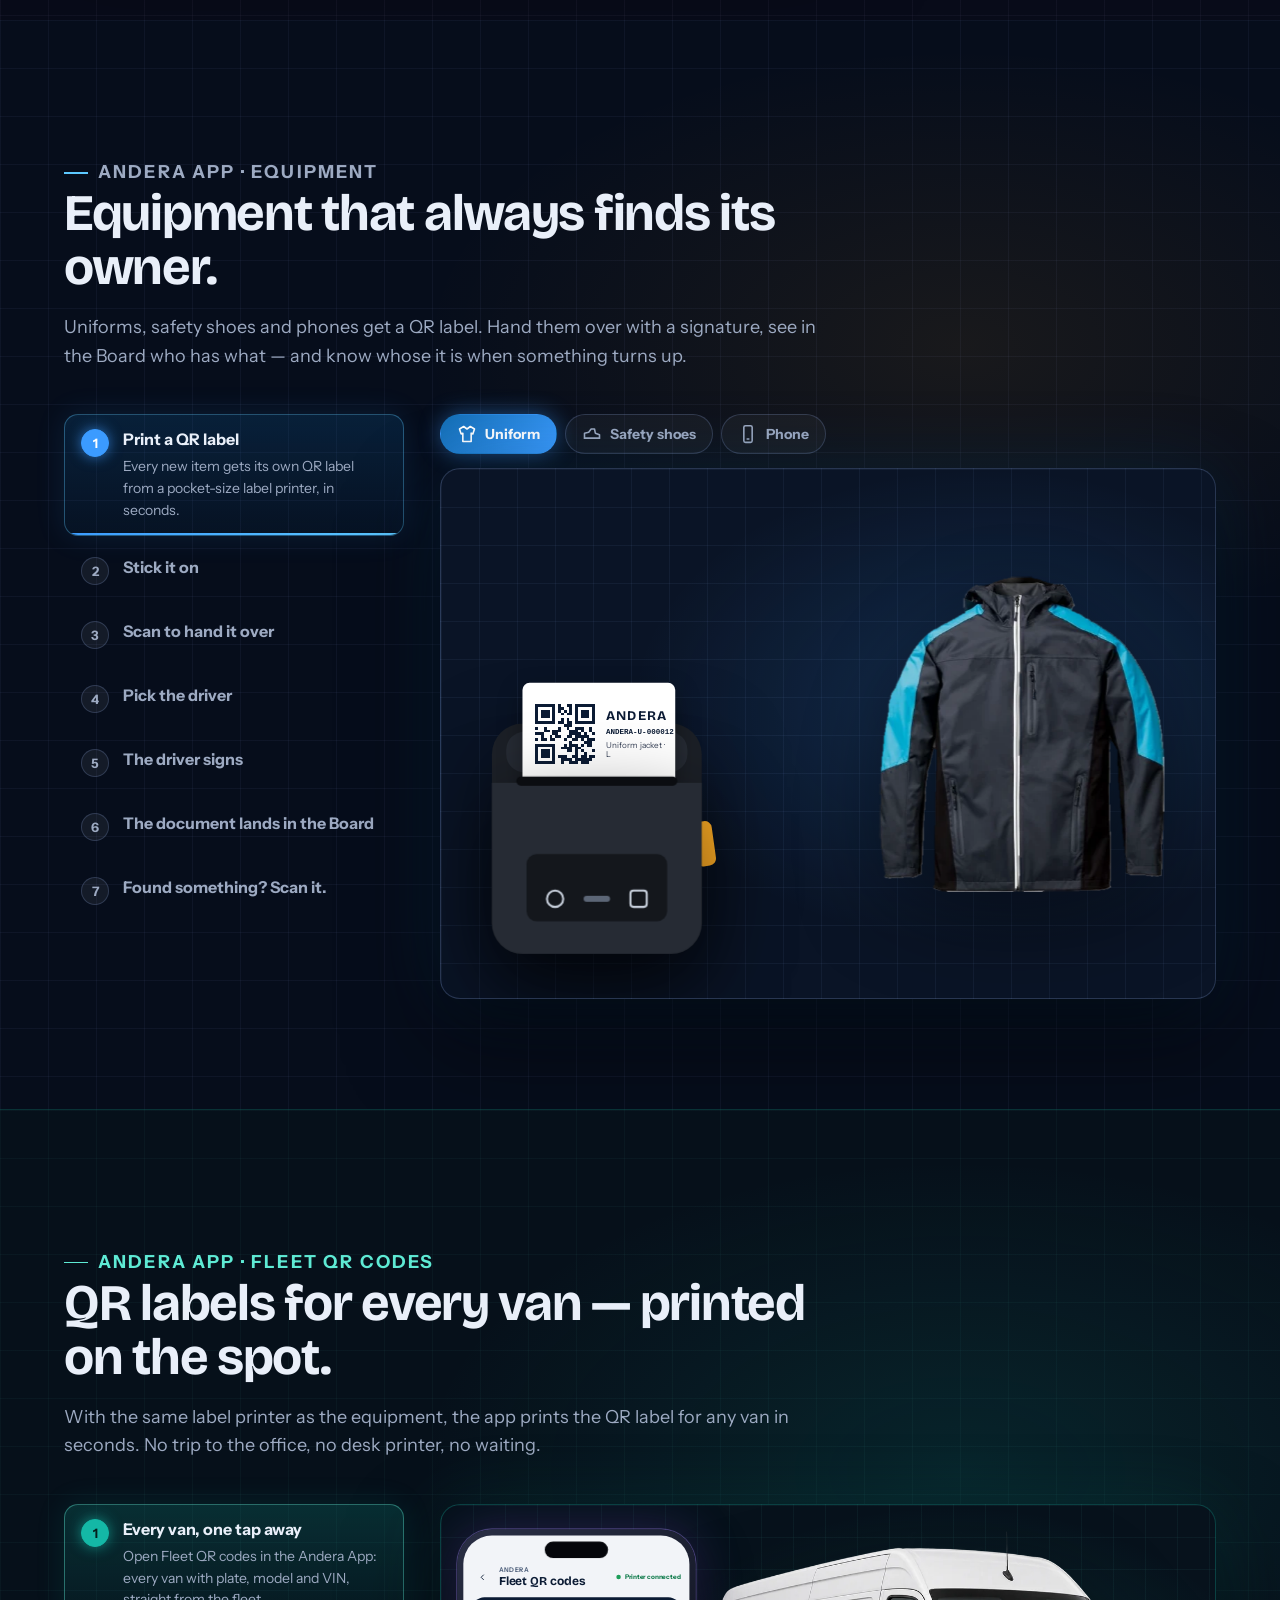
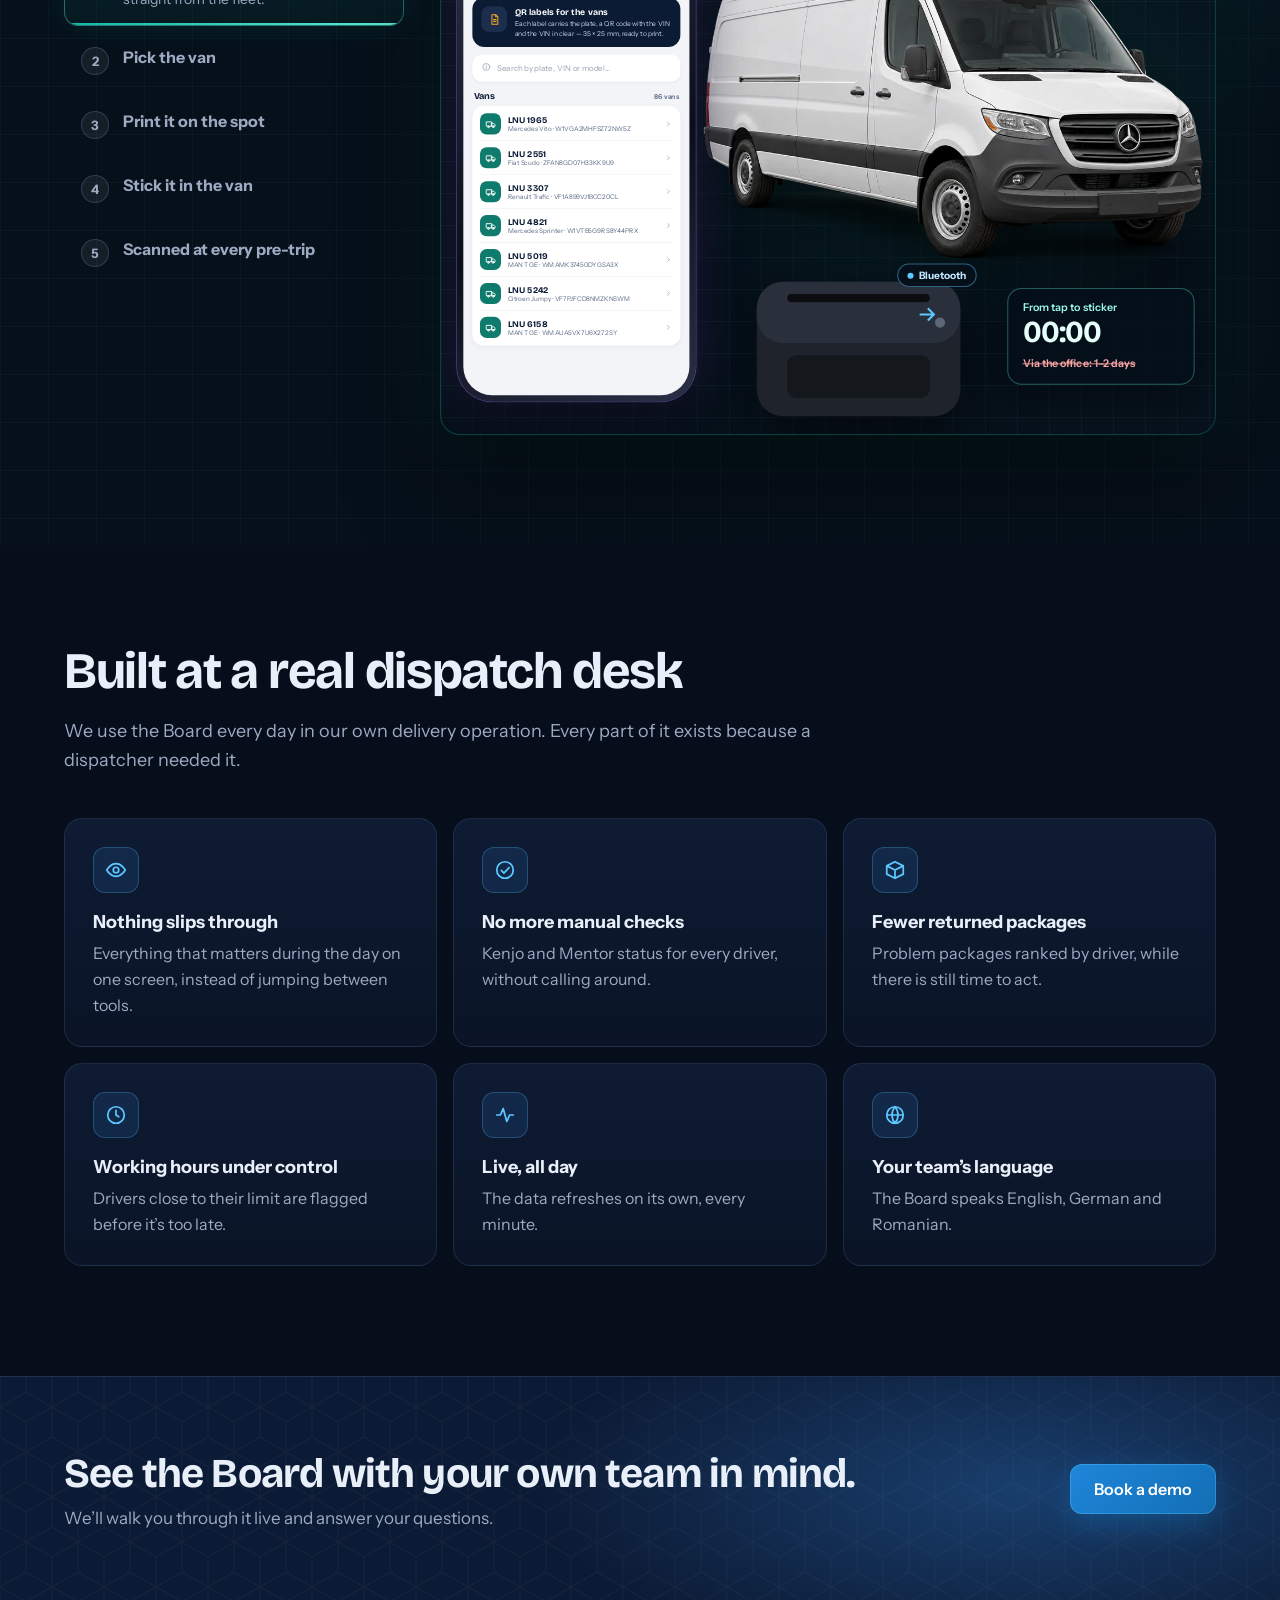
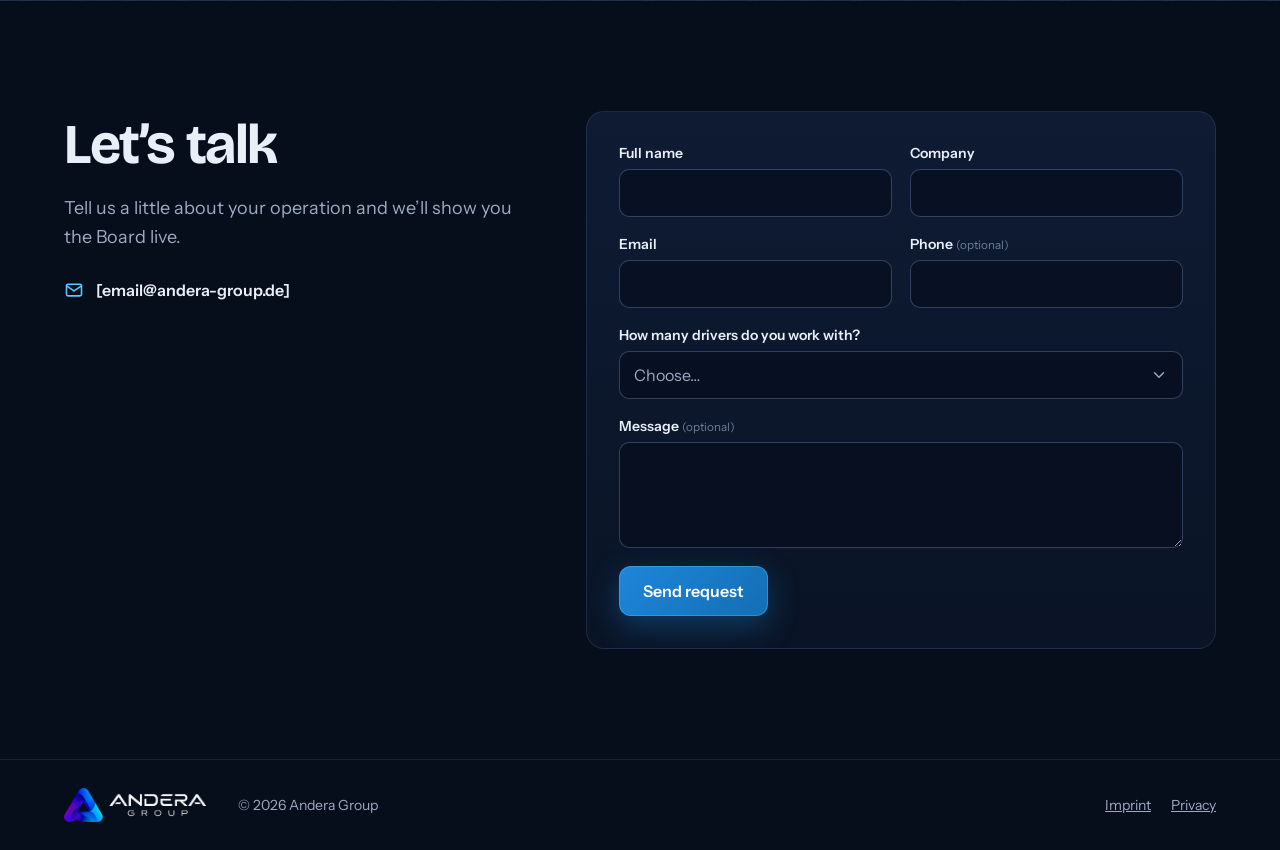
==== commit c41d61e9: "Website: themed driver-count dropdown and no phone line in Let's talk The native select opened a lig" ====
--- a/website/index.html
+++ b/website/index.html
@@ -296,7 +296,6 @@
       <p data-i18n="contactSub">Tell us a little about your operation and we’ll show you the Board live.</p>
       <ul class="contact-list">
         <li><svg class="ic" width="20" height="20" viewBox="0 0 24 24" aria-hidden="true"><rect x="3" y="5" width="18" height="14" rx="2"/><path d="M3 7l9 6 9-6"/></svg><span>[email@andera-group.de]</span></li>
-        <li><svg class="ic" width="20" height="20" viewBox="0 0 24 24" aria-hidden="true"><path d="M5 4h4l2 5-2.5 1.5a11 11 0 0 0 5 5L15 13l5 2v4a2 2 0 0 1-2 2A16 16 0 0 1 3 6a2 2 0 0 1 2-2"/></svg><span>[+49 …]</span></li>
       </ul>
     </div>
     <form class="form glow" id="form" novalidate data-reveal style="--d:.1s">
@@ -308,8 +307,11 @@
         <div class="field"><label for="f-email" data-i18n="fEmail">Email</label><input id="f-email" name="email" type="email" autocomplete="email" required><span class="err" data-i18n="eEmail">Please enter an email address, like name@company.com.</span></div>
         <div class="field"><label for="f-phone"><span data-i18n="fPhone">Phone</span> <small data-i18n="optional">(optional)</small></label><input id="f-phone" name="phone" type="tel" autocomplete="tel"></div>
       </div>
-      <div class="field"><label for="f-size" data-i18n="fSize">How many drivers do you work with?</label>
-        <select id="f-size" name="size"><option value="" data-i18n="fSizePick">Choose…</option><option>1–20</option><option>21–50</option><option>51–100</option><option>100+</option></select></div>
+      <div class="field"><label id="f-size-l" for="f-size" data-i18n="fSize">How many drivers do you work with?</label>
+        <div class="dd" id="dd-size"><input type="hidden" name="size" id="f-size-v">
+          <button type="button" class="dd-btn" id="f-size" aria-haspopup="listbox" aria-expanded="false" aria-labelledby="f-size-l f-size"><span class="dd-val">Choose…</span><svg class="ic" width="18" height="18" viewBox="0 0 24 24" aria-hidden="true"><path d="M6 9l6 6 6-6"/></svg></button>
+          <ul class="dd-list" role="listbox" tabindex="-1" aria-labelledby="f-size-l" hidden><li role="option" id="dd-o0" data-v="1–20">1–20</li><li role="option" id="dd-o1" data-v="21–50">21–50</li><li role="option" id="dd-o2" data-v="51–100">51–100</li><li role="option" id="dd-o3" data-v="100+">100+</li></ul>
+        </div></div>
       <div class="field"><label for="f-msg"><span data-i18n="fMsg">Message</span> <small data-i18n="optional">(optional)</small></label><textarea id="f-msg" name="message" rows="4"></textarea></div>
       <button type="submit" class="btn btn-primary" data-i18n="fSend">Send request</button>
       <p class="form-ok" id="form-ok" role="status" hidden data-i18n="fOk">Thank you! We’ll get back to you shortly.</p>
--- a/website/assets/site.css
+++ b/website/assets/site.css
@@ -541,10 +541,10 @@
 .field{display:flex;flex-direction:column;gap:7px}
 .field label{font-weight:600;font-size:14px}
 .field small{font-weight:400;color:var(--dim)}
-.field input,.field select,.field textarea{width:100%;min-height:48px;padding:12px 14px;border-radius:10px;border:1px solid rgba(160,190,255,.28);font:16px var(--body);color:var(--text);background:rgba(6,13,27,.6);transition:border-color .2s,box-shadow .2s}
+.field input,.field select,.field textarea,.field .dd-btn{width:100%;min-height:48px;padding:12px 14px;border-radius:10px;border:1px solid rgba(160,190,255,.28);font:16px var(--body);color:var(--text);background:rgba(6,13,27,.6);transition:border-color .2s,box-shadow .2s}
 .field select option{color:#0B1B34}
 .field textarea{resize:vertical}
-.field input:focus,.field select:focus,.field textarea:focus{outline:none;border-color:var(--cyan);box-shadow:0 0 0 3px rgba(92,200,255,.18)}
+.field input:focus,.field select:focus,.field textarea:focus,.field .dd-btn:focus-visible,.dd.open .dd-btn{outline:none;border-color:var(--cyan);box-shadow:0 0 0 3px rgba(92,200,255,.18)}
 .field .err{display:none;font-size:13px;color:#FF8A80}
 .field.bad input{border-color:#FF8A80}
 .field.bad .err{display:block}
@@ -1745,3 +1745,17 @@
 @media (max-width:980px){.qrs .tour-grid{grid-template-columns:1fr}}
 
 .it-shoes .it>.it-img{filter:drop-shadow(0 0 1px rgba(200,225,255,.35)) drop-shadow(0 0 26px rgba(92,200,255,.22)) drop-shadow(0 30px 40px rgba(0,0,0,.45))}
+
+/* themed dropdown for the contact form */
+.dd{position:relative}
+.field .dd-btn{display:flex;align-items:center;justify-content:space-between;gap:10px;text-align:left;cursor:pointer}
+.dd-val.dd-ph{color:var(--muted)}
+.dd-btn .ic{flex:none;color:var(--muted);transition:transform .25s var(--ease)}
+.dd.open .dd-btn .ic{transform:rotate(180deg);color:var(--cyan)}
+.dd-list{position:absolute;left:0;right:0;top:calc(100% + 6px);z-index:30;margin:0;padding:6px;list-style:none;border-radius:12px;background:#0B1630;border:1px solid rgba(92,200,255,.35);box-shadow:0 18px 44px rgba(0,0,0,.55),0 0 30px rgba(59,155,255,.12);outline:none;animation:ddIn .18s var(--ease)}
+@keyframes ddIn{from{opacity:0;transform:translateY(-6px)}}
+.dd-list li{display:flex;align-items:center;justify-content:space-between;padding:11px 12px;border-radius:8px;color:var(--text);font:16px var(--body);cursor:pointer}
+.dd-list li.act{background:rgba(92,200,255,.12)}
+.dd-list li[aria-selected=true]{color:var(--cyan);font-weight:600}
+.dd-list li[aria-selected=true]::after{content:"✓";font-weight:700}
+@media (prefers-reduced-motion:reduce){.dd-list{animation:none}}
